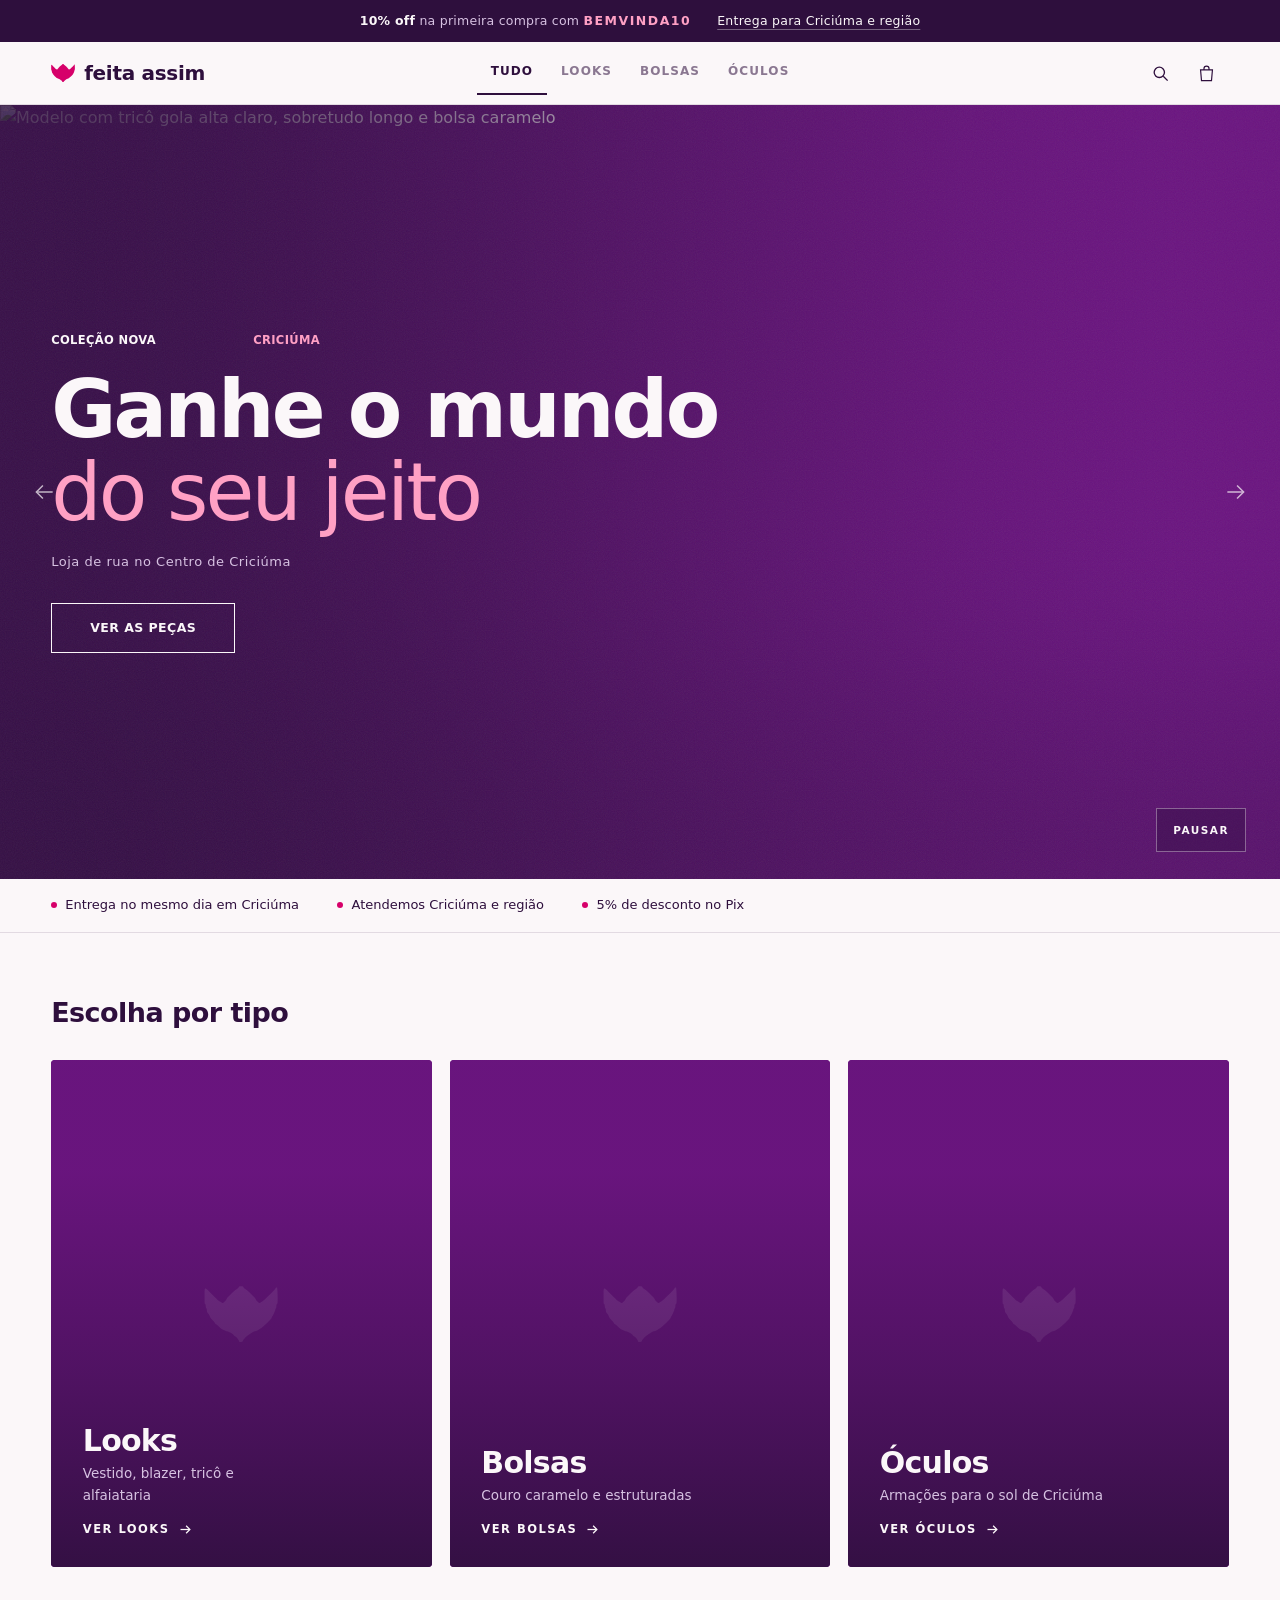
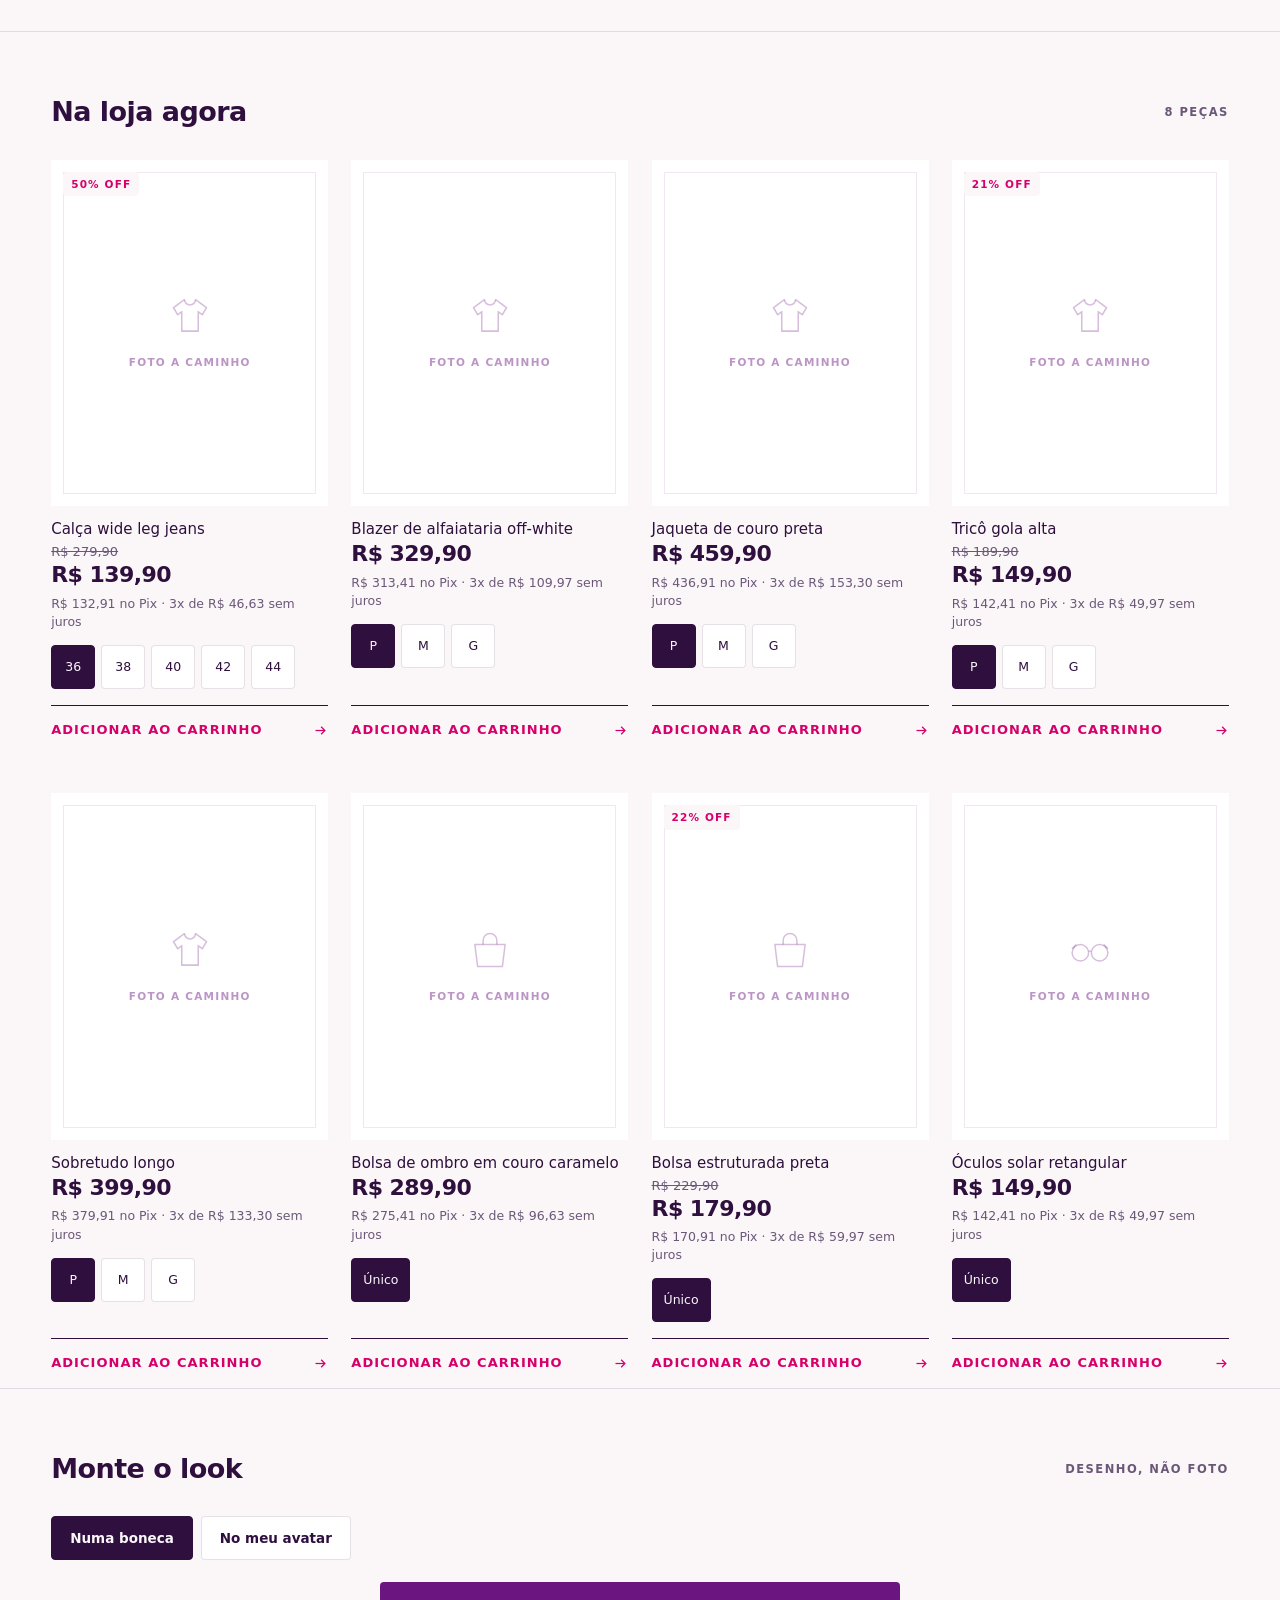
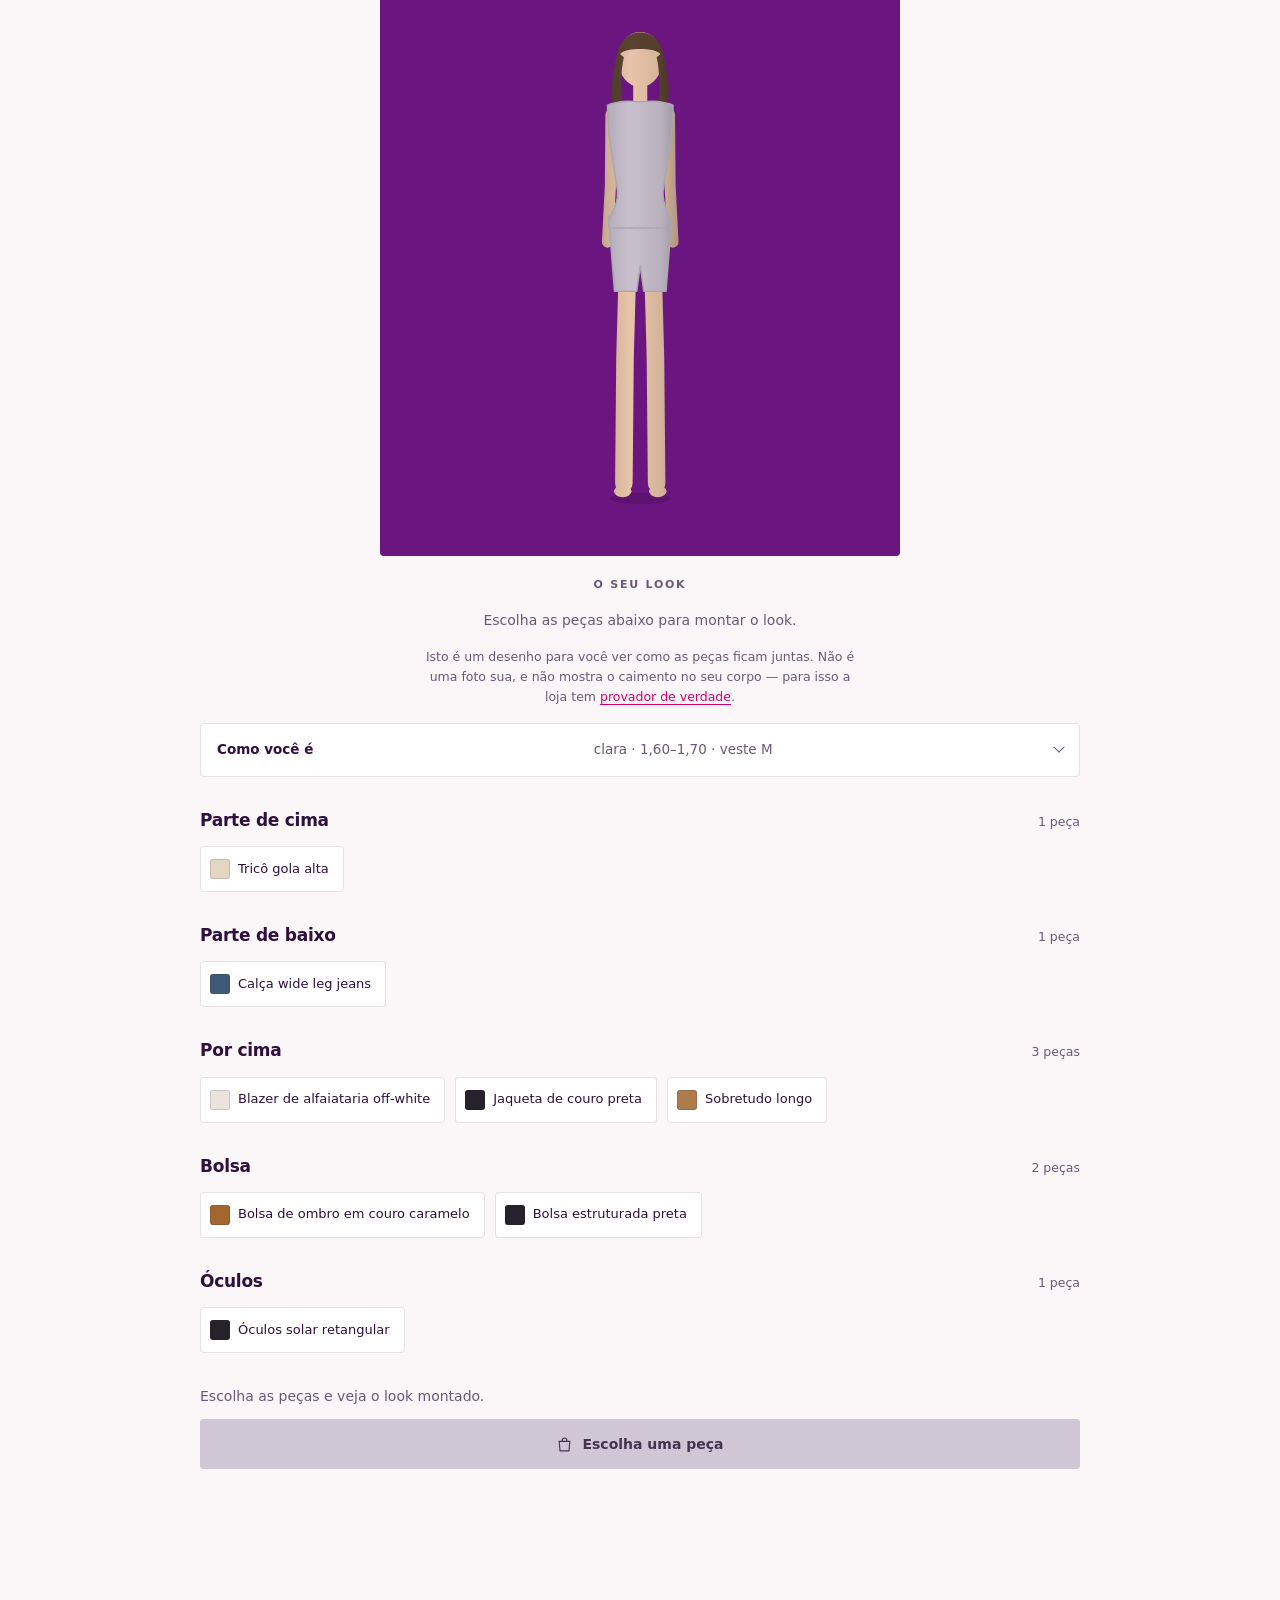
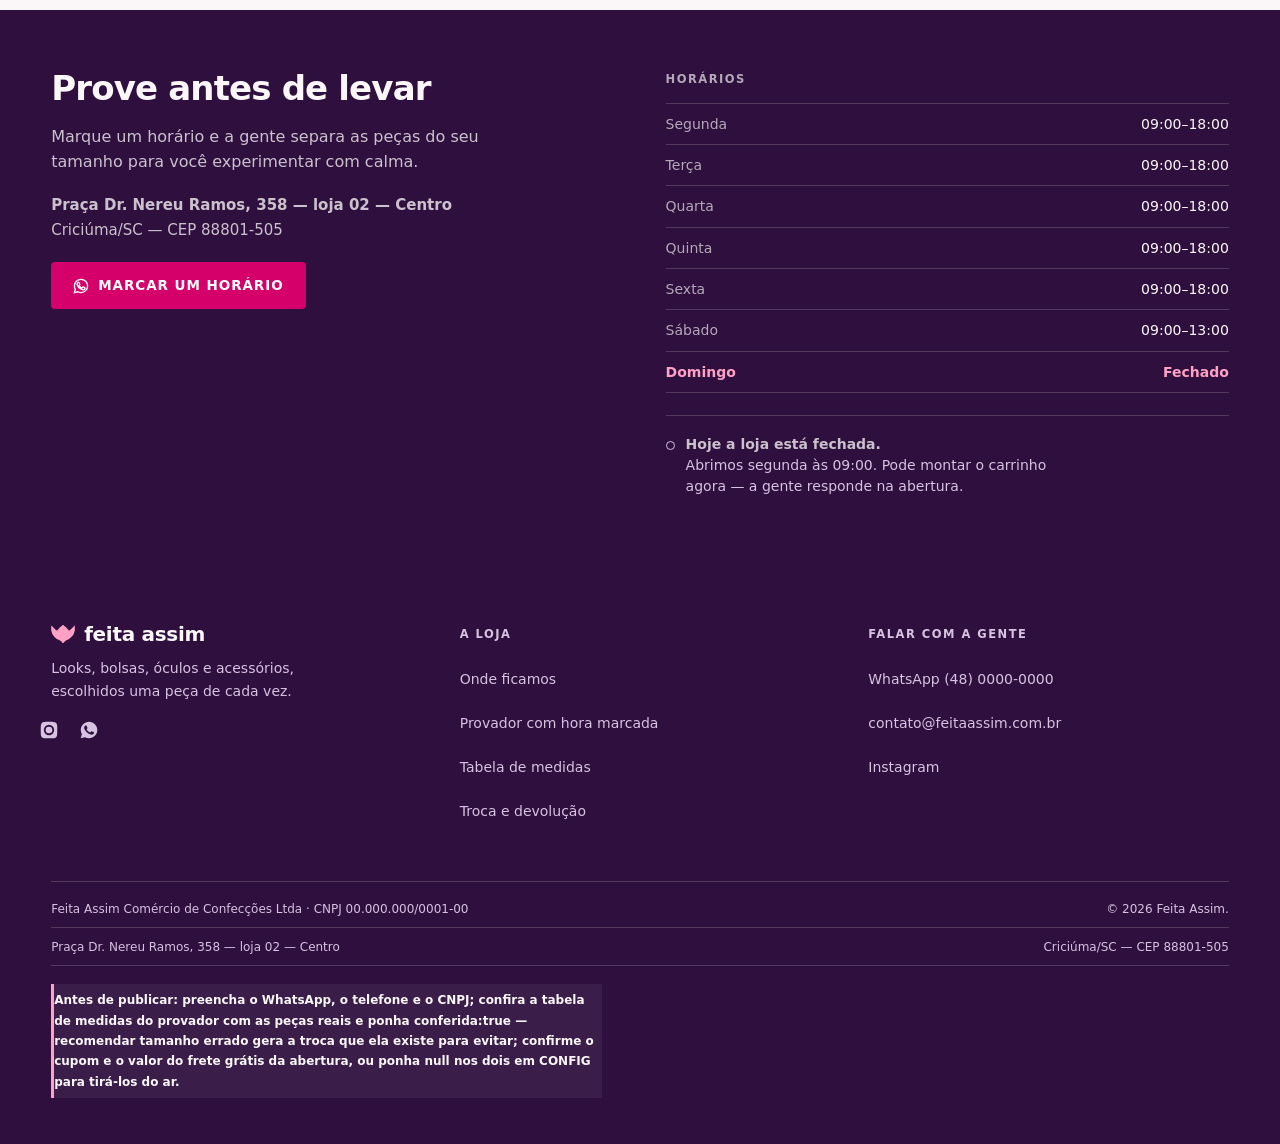
==== index.html @ 8f2f3429 "Avatar mais realista: a cabeça inteira recortada do fundo, e volume na figura Duas coisas estruturai" ====
<!DOCTYPE html>
<html lang="pt-BR">
<head>
<meta charset="utf-8">
<meta name="viewport" content="width=device-width, initial-scale=1">
<title>Feita Assim — loja de rua em Criciúma</title>
<meta name="description" content="Looks, bolsas, óculos e acessórios. Loja de rua em Criciúma, poucas peças de cada modelo. Você monta o carrinho, a gente responde no WhatsApp.">
<meta name="theme-color" content="#2E0F3D">

<!-- ═══ SEGURANÇA ═══
     Política de conteúdo. Ela diz ao navegador de onde ele PODE carregar
     coisa; tudo que não está listado é bloqueado, inclusive script injetado.
     Vale mesmo em página estática, e é a linha de defesa que sobra se algum
     dia alguém conseguir escrever no HTML.

     script-src precisa de 'unsafe-inline' porque o site inteiro é um arquivo
     só, com o JS dentro dele — é a troca aceita para a dona poder editar o
     CONFIG sem recalcular hash nenhum. Em troca, tudo o mais fecha:
       object-src 'none'   sem Flash, sem <embed>, sem plugin
       base-uri  'none'    ninguém reescreve a base dos links relativos
       frame-src 'none'    a página não embute terceiros
       form-action 'none'  nenhum formulário sai para fora (a busca é local)
     connect-src é 'self' — e só. O provador com IA mora em /api/ do PRÓPRIO
     site, então o navegador nunca precisa falar com outro domínio. Isso é
     melhor do que liberar um endereço de fora: some a categoria inteira de
     "para onde mais esta página consegue mandar dado".

     Falta uma coisa que <meta> não consegue: frame-ancestors, contra a loja
     ser embutida num iframe alheio. Essa vale como cabeçalho HTTP, e está no
     `vercel.json` — que a Vercel aplica, diferente do GitHub Pages.
     img-src aceita https: porque as fotos hoje moram fora; quando elas
     estiverem em fotos/, troque por 'self' e feche mais um dedo. -->
<meta http-equiv="Content-Security-Policy" content="
  default-src 'none';
  img-src 'self' https: data:;
  style-src 'self' 'unsafe-inline' https://fonts.googleapis.com;
  font-src https://fonts.gstatic.com;
  script-src 'unsafe-inline';
  media-src 'self' https:;
  connect-src 'self';
  object-src 'none';
  base-uri 'none';
  frame-src 'none';
  form-action 'none';
  upgrade-insecure-requests">
<!-- não vaza o caminho da página para quem recebe o clique -->
<meta name="referrer" content="strict-origin-when-cross-origin">
<link rel="preconnect" href="https://fonts.googleapis.com">
<link rel="preconnect" href="https://fonts.gstatic.com" crossorigin>
<link href="https://fonts.googleapis.com/css2?family=DM+Sans:ital,opsz,wght@0,9..40,300..800;1,9..40,300..700&display=swap" rel="stylesheet">
<style>
:root{
  /* Extraído do logo: ameixa de fundo, magenta da tulipa, branco do texto.
     Os tons de apoio saem daí, escurecidos o bastante para passar em AA. */
  --tinta:#2E0F3D;      /* ameixa quase preta — texto e fundos fechados */
  --ameixa:#6B1580;     /* roxo elétrico — superfícies (9.7:1 com o papel) */
  --rosa:#FF1D6E;       /* magenta vivo — só como fundo de hover */
  --rosa-forte:#D6006A; /* magenta saturado que ainda passa — botões e links (4.9:1) */
  --papel:#FBF7F9;      /* off-white mais claro, para a cor saltar */
  --cal:#FFFFFF;
  --cinza:#6B5878;
  --lilas:#D7C2E2;      /* texto secundário sobre roxo — 6.2:1 */
  --rosa-claro:#FFA0C4; /* magenta claro sobre roxo — 5.4:1 */
  --fio:#2E0F3D1f;
  --fio-claro:#FBF7F92e;

  /* A marca é caixa baixa e arredondada. O display segue essa voz;
     a caixa alta fica só na camada de interface. */
  /* Uma família só, neutra e muito legível. Pagina de alta conversao usa
     tipo que sai da frente: quem tem de chamar atencao e a peca e o preco. */
  --display:'DM Sans',system-ui,sans-serif;
  --corpo:'DM Sans',system-ui,sans-serif;
  --r:4px;              /* curva mínima, ecoando a pétala */

  --t:170ms cubic-bezier(.2,.6,.2,1);
}


*,*::before,*::after{box-sizing:border-box;}
body{
  margin:0;background:var(--papel);color:var(--tinta);
  font-family:var(--corpo);font-size:16px;line-height:1.6;
  -webkit-font-smoothing:antialiased;
}
img{max-width:100%;display:block;}
a{color:inherit;text-decoration:none;}
button{font:inherit;cursor:pointer;border:0;background:none;color:inherit;}
:focus-visible{outline:2px solid var(--rosa-forte);outline-offset:3px;}
.sr{position:absolute;width:1px;height:1px;overflow:hidden;clip:rect(0 0 0 0);white-space:nowrap;}

.pular{
  position:absolute;left:16px;top:-100px;z-index:200;
  background:var(--tinta);color:var(--papel);padding:12px 18px;
  transition:top var(--t);
}
.pular:focus{top:16px;}

/* etiqueta: substitui o eyebrow em mono */
.etiqueta{
  font-size:11.5px;font-weight:600;letter-spacing:.13em;
  text-transform:uppercase;color:var(--cinza);
}

.pagina{display:block;}
.coluna{min-width:0;}
:root{--lado:clamp(20px,4vw,52px);}
.dentro{padding:0 var(--lado);}

/* ═══ TARJA DE AVISO ═══ — a linha fina no topo, com a oferta */
.tarja{background:var(--tinta);color:var(--papel);}
.tarja__in{
  display:flex;align-items:center;justify-content:center;gap:8px 26px;flex-wrap:wrap;
  padding-top:10px;padding-bottom:10px;font-size:12.5px;letter-spacing:.02em;
  color:var(--lilas);text-align:center;
}
.tarja__in b{color:var(--papel);font-weight:600;}
.tarja__codigo{font-weight:700;letter-spacing:.12em;color:var(--rosa-claro);}
/* área de toque de 44px sem tirar o sublinhado de junto do texto:
   border-bottom acompanharia a caixa, não a letra, e sairia da barra.
   text-decoration acompanha a linha de base. */
.tarja__cta{
  display:inline-flex;align-items:center;min-height:44px;margin:-11px 0;
  color:var(--papel);
  text-decoration:underline;text-decoration-color:#FBF7F95c;
  text-underline-offset:4px;text-decoration-thickness:1px;
  transition:text-decoration-color var(--t);
}
.tarja__cta:hover{text-decoration-color:var(--papel);}

/* ═══ CABEÇALHO ═══
   Claro e quieto: fio, marca, navegação em texto. O roxo deixa de ser
   fundo aqui e passa a ancorar só a tarja, a seção da loja e o rodapé. */
.cabeca{
  position:sticky;top:0;z-index:40;
  background:var(--papel);border-bottom:1px solid var(--fio);
}
.cabeca__topo{
  display:grid;grid-template-columns:1fr auto 1fr;align-items:center;gap:20px;
  height:62px;
}
.marca{display:flex;align-items:center;gap:9px;flex:none;}
/* só a marca do cabeçalho é link e precisa de alvo de toque; no rodapé é
   um span, e o min-height empurrava a coluna para baixo das outras duas */
a.marca{min-height:44px;}
.marca svg{width:24px;height:18.3px;fill:var(--rosa-forte);flex:none;}
.marca__txt{
  font-family:var(--display);font-weight:600;font-size:20px;
  letter-spacing:-.015em;line-height:1;text-transform:lowercase;
}
.marca__img{height:30px;width:auto;}

.cabeca__acoes{display:flex;align-items:center;justify-content:flex-end;gap:2px;}
.icone{
  width:44px;height:44px;display:grid;place-items:center;position:relative;
  color:var(--tinta);transition:opacity var(--t);
}
.icone:hover{opacity:.6;}
.icone svg{width:19px;height:19px;stroke:currentColor;fill:none;stroke-width:1.7;}
.icone--sacola svg{stroke-width:1.5;}
.icone__n{
  position:absolute;top:5px;right:4px;min-width:17px;height:17px;padding:0 4px;
  border-radius:999px;background:var(--rosa-forte);color:var(--cal);
  font-size:10.5px;font-weight:700;display:grid;place-items:center;line-height:1;
}
.icone__n[hidden]{display:none;}

/* navegação central, em texto */
.trilhos{display:flex;justify-content:center;gap:0;overflow-x:auto;scrollbar-width:none;}
.trilhos::-webkit-scrollbar{display:none;}
.trilho{
  flex:none;min-height:44px;padding:0 14px;
  font-size:12px;font-weight:600;letter-spacing:.09em;text-transform:uppercase;
  color:var(--tinta);opacity:.55;transition:opacity var(--t);
  border-bottom:2px solid transparent;
}
.trilho:hover{opacity:1;}
.trilho[aria-current="true"]{opacity:1;font-weight:700;border-color:var(--tinta);}

/* busca: escondida até o ícone abrir */
.busca{display:flex;align-items:center;gap:8px;padding-bottom:14px;}
.busca[hidden]{display:none;}
.busca input{
  flex:1;min-width:0;border:0;border-bottom:1px solid var(--fio);background:none;
  font-family:var(--corpo);font-size:16px;color:var(--tinta);padding:10px 0;
}
.busca input::placeholder{color:var(--cinza);}
.busca input:focus{outline:none;border-color:var(--tinta);}

/* ═══ ABERTURA ═══
   Carrossel de tela cheia. Os slides ficam empilhados no mesmo lugar e
   trocam por fusão — nada desliza, porque deslizar chamaria atenção para
   a mecânica em vez da roupa. O véu escurece da esquerda para a direita,
   que é onde o texto mora, e é leve o bastante para a cor da foto passar. */
.abertura{
  position:relative;background:var(--ameixa);color:var(--papel);
  min-height:clamp(520px,86vh,880px);overflow:hidden;
  /* dvh acompanha a barra de endereço do celular entrando e saindo; com vh
     puro a capa muda de altura no meio da rolagem. vh fica de reserva para
     quem não tem dvh. */
  min-height:clamp(520px,86dvh,880px);
}
.abertura__palco{position:absolute;inset:0;}

.slide{
  position:absolute;inset:0;display:flex;align-items:center;
  opacity:0;visibility:hidden;transition:opacity 900ms ease-in-out,visibility 900ms;
}
.slide.on{opacity:1;visibility:visible;}
.slide__foto{position:absolute;inset:0;}
.slide__foto img,.slide__video{
  width:100%;height:100%;object-fit:cover;object-position:78% 26%;
}
.slide__video{position:absolute;inset:0;opacity:0;transition:opacity .7s ease-out;}
.slide__video.pronto{opacity:1;}
/* o slide ativo aproxima devagar: dá vida sem pedir atenção */
.slide.on .slide__foto{animation:afasta 9s cubic-bezier(.16,.8,.28,1) both;}

/* O véu tinha quatro paradas. Num degradê que atravessa 1400px, cada
   parada é uma quina na curva de opacidade, e quina em área grande de roxo
   é exatamente o que o olho lê como faixa. Aqui a curva é uma smoothstep
   amostrada em 19 paradas: sem quina em lugar nenhum, e passo de opacidade
   pequeno demais para render degrau em tela de 8 bits. */
.abertura__veu{
  position:absolute;inset:0;pointer-events:none;
  background:
    linear-gradient(to right,
      #2E0F3Dd6 0%,   #2E0F3Dd5 5%,  #2E0F3Dd0 10%, #2E0F3Dc8 15%,
      #2E0F3Dbe 20%,  #2E0F3Db2 25%, #2E0F3Da5 30%, #2E0F3D96 35%,
      #2E0F3D86 40%,  #2E0F3D75 45%, #2E0F3D64 50%, #2E0F3D54 55%,
      #2E0F3D44 60%,  #2E0F3D35 65%, #2E0F3D27 70%, #2E0F3D1a 75%,
      #2E0F3D10 80%,  #2E0F3D08 85%, #2E0F3D02 90%, #2E0F3D00 95%,
      #2E0F3D00 100%),
    linear-gradient(to top,
      #2E0F3D4c 0%,   #2E0F3D4a 5.2%,  #2E0F3D43 10.4%, #2E0F3D38 15.6%,
      #2E0F3D2c 20.8%,#2E0F3D1f 26%,   #2E0F3D13 31.2%, #2E0F3D09 36.4%,
      #2E0F3D02 41.6%,#2E0F3D00 46.8%, #2E0F3D00 100%);
}
/* E por cima, um chuvisco: o que sobra de degrau depois da curva suave some
   quando o ruído embaralha o último bit. É o mesmo truque do dither. */
.abertura__veu::after{
  content:"";position:absolute;inset:0;pointer-events:none;opacity:.07;
  background-image:url("data:image/svg+xml,%3Csvg xmlns='http://www.w3.org/2000/svg' width='160' height='160'%3E%3Cfilter id='r'%3E%3CfeTurbulence type='fractalNoise' baseFrequency='.9' numOctaves='4' stitchTiles='stitch'/%3E%3C/filter%3E%3Crect width='160' height='160' filter='url(%23r)'/%3E%3C/svg%3E");
}
.slide__texto{position:relative;width:100%;z-index:1;}

/* etiqueta partida: um rótulo em cada ponta da mesma linha */
.slide__etiqueta{
  display:flex;align-items:baseline;gap:16px;margin:0 0 20px;
  /* os dois rótulos continuam nas pontas de uma linha, mas a linha encurtou:
     em 34vw eles ficavam longe um do outro e a etiqueta lia como duas coisas
     separadas em vez de um par. nowrap impede que qualquer um quebre no meio */
  width:min(100%,clamp(235px,21vw,290px));justify-content:space-between;
  font-size:11.5px;font-weight:600;letter-spacing:.03em;
  text-transform:uppercase;color:var(--papel);
}
.slide__etiqueta span{white-space:nowrap;}
.slide__etiqueta span:last-child{color:var(--rosa-claro);}

.slide h1,.slide__h{
  margin:0;font-family:var(--display);font-weight:700;
  font-size:clamp(40px,6.2vw,80px);line-height:1.04;letter-spacing:-.035em;
  text-transform:none;
}
/* cada linha é uma janela: o <i> sobe de trás dela na entrada */
.slide h1 span{display:block;overflow:hidden;padding-bottom:.1em;margin-bottom:-.1em;}
.slide h1 i{display:block;font-style:normal;}
.slide h1 span:nth-child(2) i{font-weight:300;color:var(--rosa-claro);}

/* caixa baixa e entreletras curtas: em caixa alta espaçada a legenda
   competia com o título e as letras pareciam soltas umas das outras */
.slide__sub{
  margin:18px 0 0;font-size:13px;font-weight:500;letter-spacing:.04em;
  text-transform:none;color:var(--lilas);
}

/* botão vazado, como o da referência */
.slide__cta{
  display:inline-flex;align-items:center;justify-content:center;
  margin-top:30px;min-height:50px;padding:0 38px;
  border:1px solid var(--papel);color:var(--papel);background:none;
  font-family:var(--corpo);
  font-size:12.5px;font-weight:600;letter-spacing:.035em;text-transform:uppercase;
  transition:background var(--t),color var(--t);
}
.slide__cta:hover{background:var(--papel);color:var(--tinta);}

/* setas nas bordas, como na referência */
.seta{
  position:absolute;top:50%;transform:translateY(-50%);z-index:2;
  width:52px;height:52px;display:grid;place-items:center;
  color:var(--papel);opacity:.7;transition:opacity var(--t);
}
.seta:hover{opacity:1;}
.seta[hidden]{display:none;}
.seta svg{width:26px;height:26px;stroke:currentColor;fill:none;stroke-width:1.4;}
.seta--ant{left:clamp(4px,1.5vw,18px);}
.seta--ant svg{transform:rotate(180deg);}
.seta--prox{right:clamp(4px,1.5vw,18px);}

/* WCAG 2.2.2: conteúdo que gira sozinho precisa de um jeito de parar */
.pausa{
  position:absolute;right:clamp(14px,3vw,34px);bottom:clamp(16px,3vh,28px);z-index:2;
  min-height:44px;padding:0 16px;color:var(--papel);
  border:1px solid #FBF7F95c;background:#2E0F3D5c;
  font-size:10.5px;font-weight:600;letter-spacing:.14em;text-transform:uppercase;
  transition:background var(--t),border-color var(--t);
}
.pausa:hover{background:var(--tinta);border-color:var(--papel);}
.pausa[hidden]{display:none;}

/* ═══ ENTRADA ═══
   O slide ativo monta a sequência: etiqueta risca da esquerda, as duas
   linhas do título sobem de trás do corte, o resto segue. Tudo com
   fill-mode both, então o conteúdo termina visível mesmo se a animação
   não rodar; o bloco de prefers-reduced-motion zera duração e atraso. */
@keyframes sobe{from{opacity:0;transform:translateY(16px);}to{opacity:1;transform:none;}}
@keyframes afasta{from{transform:scale(1.1);}to{transform:scale(1);}}
@keyframes surge{from{opacity:0;}to{opacity:1;}}
@keyframes risca{from{opacity:0;clip-path:inset(0 100% 0 0);}
                 to{opacity:1;clip-path:inset(0 0 0 0);}}
@keyframes linha{from{transform:translateY(105%);}to{transform:none;}}

.slide.on .slide__etiqueta{animation:risca .8s cubic-bezier(.2,.7,.2,1) both .25s;}
.slide.on h1 i{animation:linha .85s cubic-bezier(.22,.75,.2,1) both;}
.slide.on h1 span:nth-child(1) i{animation-delay:.35s;}
.slide.on h1 span:nth-child(2) i{animation-delay:.47s;}
.slide.on .slide__sub{animation:sobe .6s cubic-bezier(.2,.7,.2,1) both .62s;}
.slide.on .slide__cta{animation:sobe .6s cubic-bezier(.2,.7,.2,1) both .74s;}

@media(max-width:980px){
  .abertura{min-height:80vh;}
  .seta{width:44px;height:44px;}
  .seta svg{width:22px;height:22px;}
}

/* ═══ CONFIANÇA ═══
   Logo abaixo da capa, porque é ali que a dúvida aparece. A pesquisa de
   conversão é consistente nisso: sinal de confiança enterrado no rodapé
   não trabalha. */
.confianca{
  display:flex;flex-wrap:wrap;gap:10px clamp(18px,3vw,40px);
  list-style:none;margin:0;padding-top:16px;padding-bottom:16px;
  border-bottom:1px solid var(--fio);
  font-size:13px;font-weight:500;color:var(--tinta);
}
.confianca li{display:flex;align-items:center;gap:8px;}
.confianca li::before{
  content:"";flex:none;width:6px;height:6px;border-radius:50%;
  background:var(--rosa-forte);
}

/* ═══ PEÇAS ═══ */
.pecas{padding-top:clamp(34px,5vw,58px);border-top:1px solid var(--fio);scroll-margin-top:150px;}
.pecas__cab{display:flex;align-items:center;justify-content:space-between;gap:18px;margin-bottom:26px;}
.pecas__cab a.etiqueta{display:inline-flex;align-items:center;min-height:44px;}
.pecas__cab h2{
  font-family:var(--display);font-weight:600;font-size:clamp(21px,2.4vw,27px);
  letter-spacing:-.02em;margin:0;
}
.grade{
  display:grid;grid-template-columns:repeat(4,1fr);
  gap:clamp(26px,3vw,44px) clamp(14px,1.8vw,26px);
}
/* coluna flex para que o "adicionar ao carrinho" fique na mesma linha em todos os
   cartões, mesmo quando o nome da peça ocupa duas linhas */
.peca{min-width:0;display:flex;flex-direction:column;}

.peca__foto{
  position:relative;aspect-ratio:4/5;overflow:hidden;background:var(--cal);
  margin-bottom:13px;
}
.peca__foto img{width:100%;height:100%;object-fit:cover;}

/* estado sem foto — desenhado de propósito, não é erro */
.semfoto{
  position:absolute;inset:0;display:flex;flex-direction:column;
  align-items:center;justify-content:center;gap:16px;padding:18px;text-align:center;
  background:var(--cal);
}
.semfoto::after{
  content:"";position:absolute;inset:12px;border:1px solid #6B15801a;
}
.semfoto svg{width:44px;height:44px;stroke:#6B158047;fill:none;stroke-width:1.1;}
.semfoto span{font-size:10.5px;font-weight:600;letter-spacing:.12em;text-transform:uppercase;color:#6B158073;}

/* selos discretos: texto sobre a foto, sem retângulo colorido gritando */
.marcas{position:absolute;top:12px;left:12px;display:flex;flex-direction:column;
  align-items:flex-start;gap:6px;}
.marca-peca{
  border-radius:var(--r);font-size:10.5px;font-weight:700;letter-spacing:.11em;text-transform:uppercase;
  padding:4px 8px;background:var(--papel);color:var(--tinta);
}
.marca-peca--off{color:var(--rosa-forte);}

.peca h3{
  font-size:15px;font-weight:500;line-height:1.35;margin:0 0 3px;
}
.peca__antes{display:block;font-size:13px;color:var(--cinza);text-decoration:line-through;}
.peca__preco{
  font-family:var(--display);font-weight:600;font-size:22px;
  letter-spacing:-.025em;line-height:1.1;}
.peca__pagamento{margin:5px 0 0;font-size:12.5px;color:var(--cinza);line-height:1.45;}
.peca__pagamento b{color:var(--tinta);font-weight:600;}

.tamanhos{display:flex;gap:6px;flex-wrap:wrap;margin:14px 0 16px;align-items:flex-start;}
.tamanho{
  border-radius:var(--r);min-width:44px;min-height:44px;padding:0 11px;
  border:1px solid var(--fio);background:var(--cal);
  font-size:12.5px;font-weight:500;display:grid;place-items:center;
  transition:border-color var(--t),background var(--t),color var(--t);
}
.tamanho:hover{border-color:var(--tinta);}
.tamanho[aria-pressed="true"]{background:var(--tinta);border-color:var(--tinta);color:var(--papel);}

.marcar{
  margin:auto 0 0;padding:14px 0;min-height:44px;width:100%;
  border-top:1px solid var(--tinta);
  font-size:13px;font-weight:700;letter-spacing:.08em;text-transform:uppercase;
  color:var(--rosa-forte);text-align:left;
  display:flex;align-items:center;justify-content:space-between;gap:10px;
  transition:color var(--t);
}
.marcar:hover{color:var(--tinta);}
.marcar svg{width:15px;height:15px;stroke:currentColor;fill:none;stroke-width:2;flex:none;}

.vazio-busca{
  grid-column:1/-1;padding:34px 0;font-size:15px;color:var(--cinza);max-width:46ch;
}
.vazio-busca a{color:var(--rosa-forte);font-weight:600;border-bottom:1px solid;}

/* ═══ A LOJA ═══ */
.loja{
  margin-top:clamp(48px,6vw,80px);
  background:var(--tinta);color:var(--papel);
  padding-top:clamp(38px,5vw,60px);padding-bottom:clamp(38px,5vw,60px);
}
.loja__grade{
  display:grid;grid-template-columns:1fr 1fr;align-items:start;
  gap:clamp(28px,4vw,56px);
}
.loja h2{
  font-family:var(--display);font-weight:600;font-size:clamp(24px,3vw,34px);
  letter-spacing:-.025em;margin:0 0 16px;line-height:1.1;max-width:18ch;}
.loja p{margin:0 0 18px;color:#FBF7F9c4;max-width:42ch;}
.loja__end{font-size:15px;line-height:1.7;margin:0 0 20px;}
.loja__end b{display:block;font-weight:700;}
.provador{
  border-radius:var(--r);display:inline-flex;align-items:center;gap:9px;
  background:var(--rosa-forte);color:var(--cal);
  padding:13px 22px;font-size:13.5px;font-weight:700;
  letter-spacing:.07em;text-transform:uppercase;
  transition:background var(--t);
}
.provador:hover{background:var(--rosa);}
.provador svg{width:16px;height:16px;stroke:currentColor;fill:none;stroke-width:2;}

.horarios{margin:0;padding:0;list-style:none;border-top:1px solid var(--fio-claro);}
.horarios li{
  display:flex;justify-content:space-between;gap:14px;
  padding:9px 0;border-bottom:1px solid var(--fio-claro);font-size:14px;
}
.horarios li.hoje{color:var(--rosa-claro);font-weight:700;}
.horarios span{color:#FBF7F9a8;}
.horarios li.hoje span{color:var(--rosa-claro);}

/* aviso de entrega, dentro da seção da loja */
.pulso{
  display:flex;gap:11px;align-items:flex-start;
  margin-top:22px;padding-top:18px;border-top:1px solid var(--fio-claro);
}
.pulso__marca{
  flex:none;width:9px;height:9px;border-radius:50%;
  background:var(--rosa-claro);margin-top:7px;
}
/* fora do horário a bolinha vira contorno vazado: a informação não fica
   presa só na cor */
.pulso__marca.dorme{background:transparent;border:1.5px solid var(--lilas);}
.pulso p{margin:0;font-size:14px;line-height:1.5;flex:1;min-width:0;}
.pulso b{font-weight:700;display:block;}
.pulso span{color:var(--lilas);}

/* ═══ VITRINES ═══
   Blocos grandes de categoria. É o módulo mais visual da página depois
   da capa, e cada um é um atalho de verdade: filtra a grade e sobe até
   ela, em vez de só decorar. */
.vitrines{
  padding-top:clamp(34px,5vw,58px);padding-bottom:clamp(40px,5vw,64px);
}
/* a grade mora num filho, e não no <section>, porque agora a seção abre
   com um cabeçalho visível — ele não pode virar mais uma célula */
.vitrines__grade{
  display:grid;grid-template-columns:repeat(3,1fr);gap:clamp(10px,1.4vw,20px);
}
.vitrine{
  position:relative;display:flex;align-items:flex-end;
  aspect-ratio:3/4;overflow:hidden;background:var(--ameixa);
  border-radius:var(--r);text-align:left;width:100%;
  color:var(--papel);
}
.vitrine img{
  position:absolute;inset:0;width:100%;height:100%;object-fit:cover;
  transition:transform 700ms cubic-bezier(.2,.7,.2,1);
}
.vitrine:hover img{transform:scale(1.05);}
.vitrine__veu{
  position:absolute;inset:0;
  background:linear-gradient(to top,#2E0F3De6 0%,#2E0F3D6b 40%,#2E0F3D0a 78%);
}
.vitrine__txt{position:relative;padding:clamp(18px,2vw,28px);width:100%;}
.vitrine__t{
  display:block;font-family:var(--display);font-weight:700;
  font-size:clamp(22px,2.4vw,30px);letter-spacing:-.025em;line-height:1.1;
}
.vitrine__l{
  display:block;margin-top:6px;font-size:13.5px;color:var(--lilas);
  max-width:26ch;
}
.vitrine__seta{
  display:inline-flex;align-items:center;gap:8px;margin-top:14px;
  font-size:11.5px;font-weight:600;letter-spacing:.13em;text-transform:uppercase;
  color:var(--papel);
}
.vitrine__seta svg{
  width:15px;height:15px;stroke:currentColor;fill:none;stroke-width:2;
  transition:transform var(--t);
}
.vitrine:hover .vitrine__seta svg{transform:translateX(4px);}

/* sem foto o bloco continua de pé: roxo chapado com a tulipa marcada d'água */
.vitrine__semfoto{
  position:absolute;inset:0;display:grid;place-items:center;
  background:var(--ameixa);
}
.vitrine__semfoto svg{width:74px;height:56.4px;fill:#FBF7F91f;}

@media(max-width:860px){
  .vitrines__grade{grid-template-columns:1fr;}
  .vitrine{aspect-ratio:16/9;}
}

/* ═══ PROVADOR ═══
   Um avatar desenhado, para ver as peças combinadas. É ilustração, nunca
   fotografia: o texto na tela diz isso, e o desenho é geométrico de
   propósito, para ninguém confundir com simulação de caimento. */
.prova{
  padding-top:clamp(34px,5vw,58px);padding-bottom:clamp(40px,5vw,64px);
  border-top:1px solid var(--fio);
}
.prova[hidden]{display:none;}
/* A figura no meio, grande, e as peças embaixo dela em prateleiras — a
   forma que loja de roupa usa quando o provador É a página, e não um
   painel de controle ao lado. O corpo manda; os controles servem.

   Uma coluna só, em todas as larguras: no desktop a figura fica centrada
   com respiro dos dois lados, o que a faz parecer o assunto. Duas colunas
   faziam dela metade de um formulário. */
.prova__grade{
  /* minmax(0,1fr), não 1fr. "1fr" é minmax(AUTO,1fr), e o mínimo automático
     é o min-content do item — a prateleira sangra para fora com margem
     negativa, e isso inflava a coluna para além da tela: no celular a seção
     inteira saía deslocada para a direita e cortada. É a armadilha clássica
     de grid com filho rolável. */
  display:grid;grid-template-columns:minmax(0,1fr);
  grid-template-areas:"palco" "titulo" "legenda" "nota" "lado";
  justify-items:center;gap:16px;
}
#prova-titulo{grid-area:titulo;margin-top:4px;}
#prova-legenda{grid-area:legenda;}
.prova__nota{max-width:56ch;text-align:center;}
.prova__lado{width:100%;min-width:0;max-width:min(100%,880px);}
/* com foto o palco precisa de altura própria, senão ele colapsa enquanto
   a cliente ainda não escolheu imagem nenhuma */
.prova--foto .prova__palco{
  min-height:clamp(380px,54vh,520px);align-content:center;padding:8px;
}
.prova--foto .boneca{
  width:auto;height:auto;max-width:100%;
  max-height:clamp(380px,54vh,520px);border-radius:2px;
}
.prova__palco{
  grid-area:palco;
  position:relative;display:grid;justify-items:center;
  padding:clamp(16px,2.5vw,26px);border-radius:var(--r);
  background:var(--ameixa);
  width:100%;max-width:min(100%,520px);
}
.prova__lado{grid-area:lado;}

/* alternar entre a boneca e a foto da cliente */
.prova__modos{display:flex;gap:8px;margin-bottom:clamp(16px,2.5vw,22px);flex-wrap:wrap;}
.modo{
  min-height:44px;padding:0 18px;
  border:1px solid var(--fio);border-radius:var(--r);background:var(--cal);
  font-family:var(--corpo);font-size:13.5px;font-weight:600;color:var(--tinta);
  transition:border-color var(--t),background var(--t),color var(--t);
}
.modo:hover{border-color:var(--tinta);}
.modo[aria-checked="true"]{background:var(--tinta);border-color:var(--tinta);color:var(--papel);}

/* o convite para escolher a foto, antes de haver foto */
.prova__soltar{
  position:absolute;inset:0;display:grid;align-content:center;justify-items:center;
  gap:12px;padding:clamp(16px,3vw,28px);text-align:center;color:var(--lilas);
}
.prova__soltar[hidden]{display:none;}
.prova__soltar p{margin:0;font-size:13px;line-height:1.55;max-width:34ch;}
.rostos__tit{font-size:16px!important;}
.rostos__tit b{font-family:var(--display);font-weight:700;}

/* as quatro janelas do rosto, como na referência */
.rostos{
  display:grid;grid-template-columns:repeat(2,1fr);
  gap:14px clamp(14px,4vw,26px);margin:6px 0 2px;justify-items:center;
}
/* uma janela só (caminho de graça) não divide o palco em duas colunas: ela
   ficaria encostada à esquerda, como se faltasse a segunda. E o rótulo
   "De frente" sob ela repetiria o que o título acabou de dizer — some da
   tela, fica no aria-label do campo, que é quem o leitor de tela lê. */
.rostos--um{grid-template-columns:1fr;}
.rostos--um .rosto b{display:none;}
.rostos--um .rosto__janela{width:clamp(96px,26vw,124px);}
/* o rótulo fica FORA do círculo, como na referência: dentro dele "Olhando
   para cima" não cabia e saía cortado */
.rosto{
  position:relative;display:grid;justify-items:center;gap:7px;
  cursor:pointer;text-align:center;
}
.rosto__janela{
  position:relative;display:grid;place-items:center;overflow:hidden;
  width:clamp(72px,19vw,92px);aspect-ratio:1;border-radius:50%;
  border:1px dashed #FBF7F95c;background:#FBF7F912;color:var(--lilas);
  transition:border-color var(--t),background var(--t);
}
.rosto:hover .rosto__janela{border-color:var(--papel);background:#FBF7F91f;}
.rosto:focus-within .rosto__janela{outline:2px solid var(--rosa-claro);outline-offset:3px;}
.rosto input{position:absolute;inset:0;width:100%;height:100%;opacity:0;cursor:pointer;}
.rosto__ico{width:22px;height:22px;stroke:currentColor;fill:none;stroke-width:1.6;}
.rosto__ico[hidden]{display:none;}
.rosto__img{position:absolute;inset:0;width:100%;height:100%;object-fit:cover;}
.rosto__img[hidden]{display:none;}
.rosto b{
  font-size:11px;font-weight:600;color:var(--lilas);line-height:1.3;
  max-width:13ch;
}
.rosto--cheio .rosto__janela{border-style:solid;border-color:var(--rosa-claro);}
.rosto--cheio b{color:var(--papel);}
.prova__soltar b{color:var(--papel);}
.prova__cofre{
  margin-top:4px!important;padding-top:12px;border-top:1px solid var(--fio-claro);
  font-size:12px!important;
}
.prova__arquivo{
  display:inline-flex;align-items:center;justify-content:center;
  min-height:46px;padding:0 22px;border-radius:var(--r);
  background:var(--papel);color:var(--tinta);
  font-size:13.5px;font-weight:600;cursor:pointer;
  transition:background var(--t);
}
/* display:inline-flex na classe vence o atributo hidden — mesmo tropeço
   que "Tom de pele" e a barra do celular já deram neste arquivo. Sem esta
   linha, "Comece pela foto de frente" continuava na tela no caminho de
   graça, onde não existe botão nenhum para apertar. */
.prova__arquivo[hidden]{display:none;}
.prova__arquivo:hover{background:var(--cal);}
/* o input fica invisível mas continua sendo ele quem recebe foco e teclado */
.prova__arquivo input{
  position:absolute;width:1px;height:1px;opacity:0;pointer-events:none;
}
.prova__arquivo:focus-within{outline:2px solid var(--rosa-claro);outline-offset:3px;}

/* ── provar com IA ── */
.ia{display:grid;gap:9px;padding-top:12px;border-top:1px solid var(--fio);}
.ia[hidden]{display:none;}
.ia__botao{
  display:inline-flex;align-items:center;justify-content:center;gap:9px;
  min-height:48px;padding:0 22px;width:100%;
  background:var(--rosa-forte);color:var(--cal);border-radius:var(--r);
  font-family:var(--corpo);font-size:14px;font-weight:600;
  transition:background var(--t);
}
.ia__botao:hover:not(:disabled){background:var(--tinta);}
.ia__botao:disabled{background:#CFC7D6;color:#453352;cursor:default;}

/* o consentimento: aparece uma vez, antes do primeiro envio */
.consent{
  position:fixed;inset:0;z-index:60;display:grid;place-items:center;
  padding:20px;background:#2E0F3Dcc;
}
.consent[hidden]{display:none;}
.consent__caixa{
  background:var(--cal);border-radius:var(--r);padding:clamp(20px,4vw,32px);
  max-width:52ch;max-height:88vh;overflow:auto;display:grid;gap:14px;
}
.consent__caixa h3{
  font-family:var(--display);font-weight:700;font-size:20px;margin:0;color:var(--tinta);
}
.consent__caixa p{margin:0;font-size:14px;line-height:1.65;color:var(--tinta);}
.consent__caixa ul{margin:0;padding-left:20px;display:grid;gap:7px;font-size:14px;line-height:1.6;color:var(--tinta);}
.consent__caixa b{font-weight:700;}
.consent__pes{display:flex;flex-wrap:wrap;gap:10px;margin-top:4px;}
.consent__sim{
  min-height:48px;padding:0 22px;background:var(--tinta);color:var(--papel);
  border-radius:var(--r);font-family:var(--corpo);font-size:14px;font-weight:600;
}
.consent__sim:hover{background:var(--rosa-forte);}
.consent__nao{
  min-height:48px;padding:0 18px;color:var(--cinza);
  font-family:var(--corpo);font-size:14px;
  text-decoration:underline;text-underline-offset:4px;
}
.consent__nao:hover{color:var(--tinta);}

/* ── tamanho recomendado ── */
/* Régua: rótulo curto à esquerda, controle ocupando o resto. O alvo tem os
   44px inteiros de altura mesmo com o trilho fino — a área de toque é o
   input, não o risco desenhado. */
.regua{display:grid;grid-template-columns:74px minmax(0,1fr);align-items:center;gap:12px;}
.regua>span{
  font-size:11.5px;font-weight:600;letter-spacing:.08em;
  text-transform:uppercase;color:var(--cinza);
}
.regua input{
  -webkit-appearance:none;appearance:none;
  width:100%;min-width:0;height:44px;background:none;cursor:pointer;
}
.regua input::-webkit-slider-runnable-track{height:3px;border-radius:2px;background:var(--fio);}
.regua input::-moz-range-track{height:3px;border-radius:2px;background:var(--fio);}
.regua input::-webkit-slider-thumb{
  -webkit-appearance:none;appearance:none;
  width:22px;height:22px;margin-top:-9.5px;border-radius:50%;
  background:var(--rosa-forte);border:2px solid var(--cal);
}
.regua input::-moz-range-thumb{
  width:22px;height:22px;border-radius:50%;
  background:var(--rosa-forte);border:2px solid var(--cal);
}
.regua input:focus-visible{outline:2px solid var(--rosa-forte);outline-offset:4px;border-radius:8px;}

.prova__abrir-medidas{
  justify-self:start;min-height:44px;padding:0 2px;color:var(--rosa-forte);
  font-family:var(--corpo);font-size:13px;
  text-decoration:underline;text-underline-offset:4px;
}
.prova__abrir-medidas:hover{color:var(--tinta);}
.medidas{display:grid;gap:10px;padding:14px 0 2px;border-top:1px solid var(--fio);}
.medidas[hidden]{display:none;}
.medidas__campos{display:flex;flex-wrap:wrap;gap:10px;min-width:0;}
.medida{
  display:inline-flex;align-items:center;gap:7px;
  min-height:44px;padding:0 12px;
  border:1px solid var(--fio);border-radius:var(--r);background:var(--cal);
  font-size:13px;color:var(--cinza);
}
.medida span{white-space:nowrap;}
.medida input{
  /* 44px também no campo: o label tem alvo grande, mas quem recebe o
     toque de quem mira o número é o input */
  width:52px;min-height:44px;border:0;background:none;
  font-family:var(--corpo);font-size:15px;color:var(--tinta);text-align:right;
}
.medida input:focus{outline:none;}
.medida:focus-within{border-color:var(--tinta);}
.medida i{font-style:normal;font-size:12px;color:var(--cinza);}

/* o tamanho recomendado, ao lado de cada peça escolhida */
.vaga__tam{
  display:inline-flex;align-items:center;gap:6px;margin-left:2px;
  font-size:12px;font-weight:600;color:var(--rosa-forte);white-space:nowrap;
}
.vaga__tam span{font-weight:500;color:var(--cinza);font-size:11.5px;}
.vaga__tam b{
  display:inline-grid;place-items:center;min-width:26px;min-height:22px;padding:0 6px;
  border-radius:var(--r);background:var(--rosa-forte);color:var(--cal);font-size:12px;
}
.prova__faixa{
  width:100%;max-width:280px;height:44px;background:none;cursor:pointer;
  accent-color:var(--tinta);
}
.prova__dica{
  margin:0;font-size:12.5px;line-height:1.6;color:var(--cinza);max-width:40ch;
}
.prova__dica b{color:var(--tinta);}
.prova__erro{
  margin:0;padding:10px 13px;border-left:3px solid var(--rosa-forte);
  background:#D6006A0f;color:var(--tinta);font-size:13px;line-height:1.55;
}
.prova__erro[hidden]{display:none;}
.boneca{
  /* a figura é quase três vezes mais alta que larga: medir pela largura
     faria dela um poste de mil pixels. Aqui manda a altura. */
  height:clamp(380px,58vh,540px);width:auto;max-width:100%;display:block;
  touch-action:pan-y;
  /* o desenho todo pisca de leve quando troca de peça; nada mais */
  transition:opacity var(--t);
}
.prova__nota{
  grid-area:nota;align-self:start;
  margin:0;font-size:12.5px;line-height:1.6;color:var(--cinza);
}
.prova__nota a{color:var(--rosa-forte);text-decoration:underline;text-underline-offset:3px;}

/* minmax(0,1fr) também aqui: coluna implícita de grid é `auto`, cujo mínimo
   é o min-content do filho. O painel "Como você é" tem campos que não
   encolhem, e sem esta linha ele empurrava 277px para fora da tela no
   celular — a mesma armadilha da grade de cima. */
.prova__lado{
  display:grid;grid-template-columns:minmax(0,1fr);
  gap:clamp(18px,2.5vw,26px);align-content:start;
}
.voce,.prova__campo,.prova__vagas,.prova__pe{min-width:0;}

/* a legenda do look, sob a figura — o "look de hoje" */
.prova__legenda{
  display:flex;flex-wrap:wrap;justify-content:center;align-items:center;
  gap:6px 10px;margin:0;text-align:center;
  font-size:14px;color:var(--tinta);line-height:1.5;
}
.prova__legenda .sep{color:var(--fio);}
.prova__legenda em{font-style:normal;color:var(--cinza);}
.prova__etiqueta{
  font-size:11px;font-weight:600;letter-spacing:.16em;text-transform:uppercase;
  color:var(--cinza);margin:0;text-align:center;
}

/* Os ajustes de corpo ficam recolhidos: a tela é a figura e as peças, não
   um formulário. O resumo na aba mostra o que está valendo, para ninguém
   precisar abrir só para conferir. */
.voce{border:1px solid var(--fio);border-radius:var(--r);background:var(--cal);}
.voce__abrir{
  display:flex;align-items:center;justify-content:space-between;gap:14px;
  min-height:52px;padding:0 16px;cursor:pointer;list-style:none;
  font-size:13.5px;font-weight:600;color:var(--tinta);
}
.voce__abrir::-webkit-details-marker{display:none;}
.voce__abrir b{font-weight:500;color:var(--cinza);text-align:right;min-width:0;}
.voce__abrir::after{
  content:"";flex:none;width:8px;height:8px;margin-left:2px;
  border-right:1.6px solid var(--cinza);border-bottom:1.6px solid var(--cinza);
  transform:rotate(45deg) translate(-2px,-2px);transition:transform var(--t);
}
.voce[open] .voce__abrir::after{transform:rotate(-135deg) translate(-2px,-2px);}
.voce__abrir:hover{background:#2E0F3D08;}
.voce .prova__voce{padding:4px 16px 18px;}

/* as prateleiras: uma faixa por categoria, rolando na horizontal */
.prateleiras{display:grid;gap:clamp(16px,2.4vw,24px);}
.prateleira__cab{
  display:flex;align-items:baseline;justify-content:space-between;gap:14px;
  margin-bottom:10px;
}
.prateleira__cab h3{
  margin:0;font-family:var(--display);font-weight:600;font-size:17px;
  letter-spacing:-.015em;color:var(--tinta);
}
.prateleira__n{font-size:12.5px;color:var(--cinza);}
.prateleira__trilho{
  display:flex;flex-wrap:nowrap;gap:10px;overflow-x:auto;scrollbar-width:none;
  scroll-snap-type:x proximity;
  margin:0 calc(var(--lado) * -1);padding:2px var(--lado) 6px;
}
.prateleira__trilho::-webkit-scrollbar{display:none;}
.prova__voce{display:grid;gap:16px;}
.prova__campo{display:grid;gap:9px;}
/* display:grid vence o atributo hidden — sem esta linha, "Tom de pele" e
   "Altura" continuavam na tela no modo foto, e o bloco da foto aparecia no
   modo boneca. Mesmo tropeço que a barra do celular já deu neste arquivo. */
.prova__campo[hidden],.prova__voce[hidden]{display:none;}
.prova__rot{
  font-size:11.5px;font-weight:600;letter-spacing:.09em;
  text-transform:uppercase;color:var(--cinza);
}
.prova__opcoes,.prova__tons{display:flex;flex-wrap:wrap;gap:8px;}

/* botão de opção: mesma linguagem do seletor de tamanho das peças */
.opcao{
  min-height:44px;min-width:44px;padding:0 15px;
  border:1px solid var(--fio);border-radius:var(--r);background:var(--cal);
  font-family:var(--corpo);font-size:13.5px;color:var(--tinta);
  transition:border-color var(--t),background var(--t),color var(--t);
}
.opcao:hover{border-color:var(--tinta);}
.opcao[aria-checked="true"]{background:var(--tinta);border-color:var(--tinta);color:var(--papel);}

/* tom de pele: a bolinha é o desenho, o alvo de toque é maior que ela */
.tom{
  width:44px;height:44px;display:grid;place-items:center;
  border:0;background:none;border-radius:50%;
}
.tom span{
  width:26px;height:26px;border-radius:50%;display:block;
  box-shadow:0 0 0 1px #2E0F3D26;transition:box-shadow var(--t);
}
.tom:hover span{box-shadow:0 0 0 2px var(--cinza);}
.tom[aria-checked="true"] span{box-shadow:0 0 0 2px var(--papel),0 0 0 4px var(--tinta);}

/* as prateleiras do look: cima, baixo, sobre, bolsa, óculos.
   .vaga, .vaga__rot e .vaga__itens moravam aqui e ficaram órfãs quando a
   lista virou prateleira. .vaga__itens ainda trazia flex-wrap:wrap e, por
   ser declarada depois, vencia o nowrap da prateleira — os botões
   empilhavam em vez de rolar. Removidas em vez de sobrescritas. */
/* ARMADILHA DO GRID, terceira aparição neste bloco: coluna implícita é
   `auto`, e o mínimo de `auto` é o min-content do filho. A prateleira sangra
   para fora com margem negativa, e sem minmax(0,·) ela esticava a coluna
   para 667px numa tela de 390. Todo grid daqui que contenha algo rolável ou
   sangrado leva minmax(0,1fr) e os filhos levam min-width:0. */
.prova__vagas{
  display:grid;grid-template-columns:minmax(0,1fr);
  gap:clamp(16px,2.4vw,24px);padding-top:4px;
}
.prateleira{min-width:0;}
.peca-op{
  display:inline-flex;align-items:center;gap:8px;flex:none;
  scroll-snap-align:start;white-space:nowrap;
  min-height:46px;padding:0 14px 0 9px;
  border:1px solid var(--fio);border-radius:var(--r);background:var(--cal);
  font-family:var(--corpo);font-size:13px;color:var(--tinta);text-align:left;
  transition:border-color var(--t),background var(--t);
}
.peca-op:hover{border-color:var(--tinta);}
.peca-op[aria-pressed="true"]{border-color:var(--tinta);background:#2E0F3D0a;font-weight:600;}
/* a amostra de cor: é ela que liga a peça ao que aparece no desenho */
.peca-op i{
  width:20px;height:20px;flex:none;border-radius:3px;
  box-shadow:inset 0 0 0 1px #2E0F3D26;
}

.prova__pe{display:grid;gap:12px;justify-items:start;}
.prova__conta{margin:0;font-size:14px;color:var(--cinza);line-height:1.6;}
.prova__conta b{color:var(--tinta);font-size:19px;font-weight:700;}
.prova__mandar{
  display:inline-flex;align-items:center;justify-content:center;gap:9px;
  min-height:50px;padding:0 26px;width:100%;
  background:var(--tinta);color:var(--papel);border-radius:var(--r);
  font-family:var(--corpo);font-size:14px;font-weight:600;
  transition:background var(--t);
}
.prova__mandar:hover:not(:disabled){background:var(--rosa-forte);}
/* Desativado ainda precisa ser LIDO: é ele que diz o que fazer para
   habilitar. O tinta a 24% deixava texto claro sobre fundo quase branco,
   1,67:1 — e o teste só acusou depois que passou a compor o alfa. */
.prova__mandar:disabled{background:#CFC7D6;color:#453352;cursor:default;}
.prova__mandar svg{width:17px;height:17px;stroke:currentColor;fill:none;stroke-width:1.6;}
.prova__limpar{
  min-height:44px;padding:0 4px;color:var(--cinza);
  font-family:var(--corpo);font-size:13px;
  text-decoration:underline;text-decoration-color:#6B587859;
  text-underline-offset:4px;transition:color var(--t);
}
.prova__limpar:hover{color:var(--tinta);}
.prova__limpar[hidden]{display:none;}

@media(max-width:900px){
  /* O template já é de uma coluna; o que muda aqui é só a figura grudar.
     ATENÇÃO ao mexer: área nomeada que não aparece no template cai no
     auto-placement, que é o FIM do grid. Foi o que aconteceu quando esta
     regra ficou com três áreas e o desktop passou a ter cinco — a figura
     desapareceu do topo e reapareceu por cima do botão de comprar. */
  .prova__grade{
    grid-template-columns:minmax(0,1fr);
    grid-template-areas:"palco" "titulo" "legenda" "nota" "lado";
  }
  /* a figura acompanha a rolagem: escolher uma peça e não ver o efeito
     é o mesmo que não ter provador. 104px é onde o cabeçalho termina. */
  .prova__palco{position:sticky;top:104px;z-index:2;padding:10px;}
  .boneca{height:clamp(240px,34vh,300px);}
}
@media(max-width:620px){
  .prova__palco{padding:9px;}
  .boneca{height:clamp(210px,33vh,260px);}
}

/* ═══ RODAPÉ ═══ */
/* rodapé escuro: fecha a página na cor da marca, como abriu */
.rodape{
  background:var(--tinta);color:var(--papel);
  padding-top:clamp(40px,5vw,64px);padding-bottom:34px;
}
.rodape .marca__txt{color:var(--papel);}
.rodape .marca svg{fill:var(--rosa-claro);}
/* três colunas iguais e alinhadas no topo. A primeira era 1.4fr e sobrava
   largura, o que fazia o texto e as duas listas parecerem soltos. */
.rodape__grade{
  display:grid;grid-template-columns:repeat(3,1fr);align-items:start;
  gap:clamp(28px,4vw,48px);
}
.rodape h3{
  display:flex;align-items:center;min-height:26px;margin:0 0 10px;
  font-size:11.5px;font-weight:600;letter-spacing:.13em;
  text-transform:uppercase;color:var(--lilas);
}
.rodape .marca{min-height:26px;margin-bottom:10px;}
.rodape ul{list-style:none;margin:0;padding:0;display:grid;}
/* o <li> vira a própria linha de 44px: antes o inline-flex do link somava
   à entrelinha do item e cada linha ficava com 61px, o que espalhava a lista */
.rodape li{display:flex;}
.rodape a{
  display:flex;align-items:center;min-height:44px;width:100%;
  font-size:14px;color:var(--lilas);transition:color var(--t);
}
.rodape a:hover{color:var(--papel);}
.rodape__sobre{font-size:14px;color:var(--lilas);margin:0;max-width:32ch;line-height:1.6;}
/* cada dado cadastral numa linha, separadas por fio: sem isso as três
   viravam um bloco cinza único e ninguém achava o CNPJ nem o endereço */
/* O bloco legal ia até 78ch e parava no terço esquerdo do rodapé: os fios
   morriam no meio da página e o pé parecia torto. Agora cada linha ocupa a
   largura inteira e o fio atravessa de ponta a ponta. */
.rodape__legal{
  display:grid;margin-top:clamp(32px,4vw,48px);padding-top:8px;
  border-top:1px solid var(--fio-claro);
  font-size:12px;color:var(--lilas);line-height:1.7;
}
/* cada linha é uma linha só, de ponta a ponta, e pode carregar um dado
   à esquerda e outro à direita — o copyright sozinho numa linha própria
   só somava altura sem dizer nada */
.rodape__legal > span{
  display:flex;align-items:center;justify-content:space-between;
  gap:clamp(16px,3vw,40px);min-height:38px;padding:6px 0;
  border-bottom:1px solid var(--fio-claro);
}
.rodape__legal > span:last-of-type{border-bottom:0;}
.rodape__legal i{font-style:normal;white-space:nowrap;text-align:right;}
/* o aviso de pendência não se mistura ao dado cadastral: ganha marca
   própria e fica claro que é recado para a loja, não para a cliente */
.rodape__pendente{
  grid-column:1/-1;display:block!important;min-height:0;
  margin-top:18px;padding:11px 15px;border-left:3px solid var(--rosa-claro);
  border-bottom:0!important;background:#FBF7F90f;color:var(--papel);font-weight:600;
  max-width:66ch;
}
.social{display:flex;gap:20px;margin-top:18px;margin-left:-12px;}
/* 44px de área de toque com o desenho seguindo em 20px */
.social a{display:grid;place-items:center;width:44px;height:44px;margin:-12px;
  color:var(--lilas);transition:color var(--t);}
.social a:hover{color:var(--rosa-claro);}
.social svg{width:20px;height:20px;fill:currentColor;}

/* ═══ O CARRINHO ═══
   Gaveta lateral em todos os tamanhos, aberta pelo ícone da sacola.
   O painel continua mostrando o texto exato que vai para o WhatsApp. */
.scrim{
  position:fixed;inset:0;background:#2E0F3D99;z-index:80;
  opacity:0;visibility:hidden;transition:opacity var(--t),visibility var(--t);
}
.scrim.on{opacity:1;visibility:visible;}
.carrinho{
  position:fixed;top:0;right:0;bottom:0;width:min(410px,100%);z-index:90;
  background:var(--papel);display:flex;flex-direction:column;
  transform:translateX(100%);visibility:hidden;
  transition:transform 300ms cubic-bezier(.2,.7,.2,1),visibility 300ms;
}
.carrinho.aberto{transform:none;visibility:visible;}
.carrinho__cab{
  display:flex;align-items:flex-start;justify-content:space-between;gap:16px;
  padding:20px 22px 16px;border-bottom:1px solid var(--fio);
}
.carrinho__cab h2{
  font-family:var(--display);font-weight:600;font-size:19px;letter-spacing:-.02em;
  margin:4px 0 0;
}
.carrinho__fechar{
  width:44px;height:44px;display:grid;place-items:center;margin:-8px -10px 0 0;flex:none;
}
.carrinho__fechar svg{width:19px;height:19px;stroke:currentColor;fill:none;stroke-width:2;}
.carrinho__corpo{flex:1;overflow-y:auto;padding:20px 22px;}

.bilhete{
  background:var(--cal);padding:22px 20px;
  font-size:14px;line-height:1.75;white-space:pre-wrap;
  box-shadow:0 1px 0 #2E0F3D14, 0 12px 24px -18px #2E0F3D5c;
}
.bilhete__linha{display:block;}
.bilhete__linha--nova{animation:sobe 260ms cubic-bezier(.2,.7,.2,1);}
.bilhete__item{display:flex;gap:9px;align-items:baseline;}
.bilhete__item span{flex:1;min-width:0;}
.bilhete__tirar{
  flex:none;font-size:11px;color:var(--cinza);margin-left:6px;
  border-bottom:1px solid transparent;transition:color var(--t),border-color var(--t);
}
.bilhete__tirar:hover{color:var(--rosa-forte);border-color:var(--rosa-forte);}
.bilhete__qtd{display:inline-flex;align-items:center;gap:2px;vertical-align:middle;margin-left:8px;}
/* só os botões de quantidade ganham caixa — o "tirar" mora aqui dentro
   e um seletor solto em `button` o transformaria numa caixinha */
.bilhete__qtd [data-acao="mais"],
.bilhete__qtd [data-acao="menos"]{
  width:22px;height:22px;display:grid;place-items:center;
  font-size:14px;line-height:1;color:var(--cinza);
  border:1px solid var(--fio);transition:border-color var(--t),color var(--t);
}
.bilhete__qtd [data-acao="mais"]:hover,
.bilhete__qtd [data-acao="menos"]:hover{border-color:var(--tinta);color:var(--tinta);}
.bilhete__total{font-weight:700;}

.carrinho__vazio{font-size:14.5px;color:var(--cinza);line-height:1.7;margin:0;}
.carrinho__vazio b{
  display:block;color:var(--tinta);font-family:var(--display);font-weight:600;
  font-size:17px;letter-spacing:-.02em;margin-bottom:8px;
}

.carrinho__pe{padding:18px 22px 22px;border-top:1px solid var(--fio);}
.mandar{
  border-radius:var(--r);width:100%;min-height:52px;background:var(--tinta);color:var(--papel);
  font-size:12.5px;font-weight:700;letter-spacing:.13em;text-transform:uppercase;
  display:flex;align-items:center;justify-content:center;gap:10px;
  transition:background var(--t);
}
.mandar:hover{background:var(--rosa-forte);}
.mandar svg{width:18px;height:18px;fill:currentColor;}
.carrinho__nota{margin:12px 0 0;font-size:12.5px;color:var(--cinza);line-height:1.6;}

@media(max-width:900px){
  .loja__grade,.rodape__grade{grid-template-columns:1fr;}
}
@media(max-width:620px){
  /* na tela estreita não cabem dois dados na mesma linha: eles empilham,
     e o da direita volta a alinhar à esquerda como todo o resto */
  .rodape__legal > span{flex-direction:column;align-items:flex-start;gap:2px;}
  .rodape__legal i{text-align:left;white-space:normal;}

  /* O véu da capa escurece da esquerda para a direita, o que serve para um
     quadro largo com o texto de um lado. No celular o texto fica EM CIMA da
     modelo, e um degradê lateral não protege nada: aqui ele passa a subir de
     baixo, que é onde o texto assenta. Mesma curva suave, outro eixo. */
  .abertura__veu{
    background:
      linear-gradient(to top,
        #2E0F3Def 0%,   #2E0F3Dee 8%,  #2E0F3Dea 16%, #2E0F3De2 24%,
        #2E0F3Dd6 32%,  #2E0F3Dc6 40%, #2E0F3Db2 48%, #2E0F3D9c 56%,
        #2E0F3D84 64%,  #2E0F3D6b 72%, #2E0F3D52 80%, #2E0F3D3a 88%,
        #2E0F3D26 94%,  #2E0F3D1c 100%),
      linear-gradient(to bottom,#2E0F3D6b 0%,#2E0F3D24 26%,#2E0F3D00 52%);
  }
  /* o texto desce para o terço de baixo, longe do rosto da foto. O respiro
     de baixo reserva a faixa dos controles: sem ele o "Ver as peças" caía
     exatamente em cima do botão de pausa. */
  .slide{align-items:flex-end;padding-bottom:74px;}
  /* as setas saíam por cima do título; no celular elas descem para a base,
     lado a lado com a pausa, e a foto fica livre */
  .seta{top:auto;bottom:8px;transform:none;width:46px;height:46px;}
  .seta--ant{left:auto;right:60px;}
  .seta--prox{right:10px;}
  .pausa{left:var(--lado);right:auto;bottom:9px;}
@media(max-width:620px){
  .grade{grid-template-columns:repeat(2,1fr);gap:26px 14px;}

  /* CELULAR — o cabeçalho vira duas linhas e continua grudado no topo.
     Grudar importa: sem isso, quem rolou até as peças não tem como voltar
     à sacola sem subir a página inteira, e é aí que a venda se perde.
     São 98px de 844 — 12% da tela, não o terço que a versão anterior
     temia. As duas linhas encolhem para caber nisso.

     Uma tentativa não deu certo e vale registrar: grudar só a linha de cima
     (.cabeca__topo) em vez do cabeçalho todo. Elemento sticky só gruda
     dentro do pai, e o pai aqui tem a altura do próprio cabeçalho — media
     -2930px depois de rolar 3000. */
  .cabeca__topo{
    grid-template-columns:1fr auto;
    grid-template-areas:"marca acoes" "trilhos trilhos";
    gap:0 12px;height:auto;
  }
  .cabeca__topo > .marca{grid-area:marca;min-height:54px;}
  .cabeca__acoes{grid-area:acoes;min-height:54px;}
  /* a marca não quebra em duas linhas */
  .marca__txt{white-space:nowrap;font-size:19px;}

  /* O trilho ia com justify-content:center dentro de um container que rola.
     Nessa combinação o começo da lista fica inalcançável: "TUDO" sumia e
     "LOOKS" aparecia cortado no meio. Agora ele começa na esquerda, sangra
     até as duas bordas e rola com encaixe. */
  .trilhos{
    grid-area:trilhos;justify-content:flex-start;
    margin:0 calc(var(--lado) * -1);padding:0 var(--lado);
    border-top:1px solid var(--fio);
    scroll-snap-type:x proximity;
    -webkit-overflow-scrolling:touch;
  }
  .trilho{scroll-snap-align:start;min-height:44px;padding:0 13px;}
  .trilho:first-child{padding-left:0;}

  .busca{width:100%;margin-left:0;padding-bottom:12px;}
  .busca input{width:100%;}
  /* no celular tudo encolhe para as peças não ficarem a duas telas */
  .abertura h1{font-size:clamp(38px,11vw,58px);}
  .peca__preco{font-size:21px;}
  .rodape__grade{gap:24px;}
}
@media(max-width:380px){
  .grade{grid-template-columns:1fr;}
  /* o seletor de tamanho NÃO encolhe aqui: 44px é piso de alvo de toque,
     e é justamente no telefone pequeno que o erro de toque acontece.
     Se não couberem na linha, eles quebram — e quebrar é o certo. */
}

@media(prefers-reduced-motion:reduce){
  /* zerar só a duração não basta: os atrasos continuam valendo e o
     elemento fica preso no estado inicial, invisível, esperando a vez */
  *,*::before,*::after{
    animation-duration:.01ms!important;animation-delay:0s!important;
    animation-iteration-count:1!important;
    transition-duration:.01ms!important;transition-delay:0s!important;
  }
  html{scroll-behavior:auto;}
}
</style>
</head>
<body>

<a class="pular" href="#pecas">Pular para as peças</a>

<svg width="0" height="0" style="position:absolute" aria-hidden="true">
  <symbol id="tulipa" viewBox="0 0 64 48.7"><path d="M30.5 48.2C30.5 47.1 28.2 44.1 26.9 43.4C26.2 43 25.8 42.7 25.6 42.3C25.3 41.8 24.9 41.4 24.1 41C23.7 40.8 23.3 40.6 23.1 40.5C21.5 39.7 20.7 39.3 20 39.2C19.4 39.2 18.6 38.8 17 38C16.8 37.9 16.2 37.6 15.6 37.3C14.7 36.8 14.5 36.6 13 35.2C11.8 34 11.2 33.6 10.8 33.3C10.1 33 9.7 32.6 9.4 31.9C9.2 31.5 8.7 30.9 7.7 29.9C6 28.1 5.8 27.9 5.5 27.3C5.4 27 5.2 26.5 5 26.2C4.8 25.8 4.6 25.4 4.5 25.1C4.4 24.8 4 24.3 3.6 23.8C2.7 22.7 2.6 22.6 2.5 21.2C2.4 20.1 2.4 20 2 19.2C1.6 18.4 1.6 18.3 1.5 17.2C1.4 16 1.3 15.7 0.8 15.4C0.5 15.3 0.5 15.3 0.5 8.7C0.5 0.1 0 0.2 7.5 7.7C12.6 12.7 12.6 12.7 13.5 13.2C14 13.4 14.5 13.7 14.7 13.9C15.6 14.7 16.1 14.9 16.8 14.4C17.4 14 19.1 12.1 19.3 11.6C19.5 11.4 19.6 11 19.8 10.7C20.2 9.8 26.4 3.8 27.5 3.2C28.8 2.5 30.2 1.2 30.4 0.4C30.5 0 33.6 0 33.7 0.4C33.9 1.2 35.3 2.5 36.6 3.2C37.7 3.8 43.9 9.8 44.4 10.7C44.5 11 44.7 11.4 44.8 11.6C45 12.1 46.7 14 47.4 14.4C48.1 14.9 48.5 14.7 49.5 13.9C49.6 13.7 50.2 13.4 50.7 13.2C51.9 12.5 60.9 3.7 61.6 2.4C62 1.5 62.3 1.3 63.1 1.2C63.7 1.1 64 15.1 63.4 15.4C62.8 15.7 62.7 16 62.6 17.2C62.6 18.3 62.5 18.4 62.2 19.2C61.9 19.7 61.7 20.2 61.6 20.7C61.5 21.4 61.2 22.1 60.4 23.8C60.3 23.9 60.1 24.4 59.9 24.8C59.7 25.1 59.4 25.7 59.3 26C58.8 26.8 58.7 26.9 58.5 27.6C58 28.6 50.9 35.6 49.7 36.2C49.2 36.5 48.5 36.9 48.1 37.2C47.2 38 45.1 39.1 44.1 39.2C43.1 39.4 41 40.5 40.1 41.3C39.7 41.6 39 42 38.5 42.3C36.7 43.2 33.7 46.5 33.6 47.7C33.6 48.2 30.5 48.7 30.5 48.2Z"/></symbol>
  <symbol id="zap" viewBox="0 0 24 24"><path d="M12.04 2C6.58 2 2.13 6.45 2.13 11.91c0 1.75.46 3.45 1.32 4.95L2 22l5.25-1.38a9.9 9.9 0 004.79 1.22h.01c5.46 0 9.91-4.45 9.91-9.91C21.96 6.45 17.5 2 12.04 2zm5.8 14.18c-.24.68-1.42 1.31-1.96 1.36-.5.05-1.14.07-1.83-.11-.42-.13-.97-.31-1.66-.61-2.93-1.26-4.84-4.2-4.99-4.4-.14-.2-1.19-1.58-1.19-3.02 0-1.43.75-2.14 1.02-2.43.27-.29.58-.36.78-.36l.56.01c.18.01.42-.07.66.5.24.59.83 2.02.9 2.17.07.15.12.32.02.51-.1.2-.15.32-.29.49l-.44.51c-.14.15-.29.3-.13.59.17.29.74 1.22 1.59 1.98 1.09.97 2.01 1.27 2.3 1.42.29.15.46.12.63-.07.17-.2.73-.85.92-1.14.2-.29.39-.24.66-.15.27.1 1.7.8 1.99.95.29.15.49.22.56.34.07.12.07.71-.17 1.39z"/></symbol>
  <symbol id="lupa" viewBox="0 0 24 24"><circle cx="10.5" cy="10.5" r="6.5"/><line x1="15.5" y1="15.5" x2="21" y2="21"/></symbol>
  <symbol id="sacola" viewBox="0 0 24 24"><path d="M4.5 7.5h15l-1.2 13.5H5.7z"/><path d="M8.8 7.5V6a3.2 3.2 0 016.4 0v1.5"/></symbol>
  <symbol id="seta" viewBox="0 0 24 24"><line x1="4" y1="12" x2="19" y2="12"/><polyline points="13,6 19,12 13,18"/></symbol>
  <symbol id="xis" viewBox="0 0 24 24"><line x1="6" y1="6" x2="18" y2="18"/><line x1="18" y1="6" x2="6" y2="18"/></symbol>
</svg>

<div class="pagina">
<div class="coluna">

  <div class="tarja" id="tarja"><div class="tarja__in dentro"></div></div>

  <header class="cabeca">
    <div class="dentro">
      <div class="cabeca__topo">
        <a class="marca" href="#" aria-label="Feita Assim, início">
          <svg aria-hidden="true"><use href="#tulipa"/></svg>
          <span class="marca__txt">feita assim</span>
        </a>
        <nav class="trilhos" id="trilhos" aria-label="Categorias"></nav>
        <div class="cabeca__acoes">
          <button class="icone" id="abrir-busca" aria-expanded="false" aria-controls="busca" aria-label="Buscar">
            <svg aria-hidden="true"><use href="#lupa"/></svg>
          </button>
          <button class="icone icone--sacola" id="abrir-carrinho-topo" aria-label="Abrir o carrinho">
            <svg aria-hidden="true"><use href="#sacola"/></svg>
            <span class="icone__n" id="topo-n" hidden>0</span>
          </button>
        </div>
      </div>
      <form class="busca" id="busca" role="search" hidden>
        <label class="sr" for="q">Buscar uma peça</label>
        <input id="q" type="search" placeholder="Buscar uma peça" autocomplete="off">
        <button type="submit" class="icone" aria-label="Buscar"><svg aria-hidden="true"><use href="#lupa"/></svg></button>
      </form>
    </div>
  </header>

  <main>
    <section class="abertura" id="abertura"
             aria-roledescription="carrossel" aria-label="Destaques da loja">
      <div class="abertura__palco" id="palco"></div>
      <div class="abertura__veu"></div>
      <button class="seta seta--ant" id="seta-ant" hidden aria-label="Destaque anterior">
        <svg aria-hidden="true"><use href="#seta"/></svg>
      </button>
      <button class="seta seta--prox" id="seta-prox" hidden aria-label="Próximo destaque">
        <svg aria-hidden="true"><use href="#seta"/></svg>
      </button>
      <button class="pausa" id="pausa" hidden aria-pressed="false"></button>
    </section>

    <ul class="confianca dentro" id="confianca"></ul>

    <section class="vitrines dentro" id="vitrines" aria-labelledby="tit-vitrines">
      <div class="pecas__cab">
        <h2 id="tit-vitrines">Escolha por tipo</h2>
      </div>
    </section>

    <section class="pecas dentro" id="pecas" tabindex="-1" aria-labelledby="tit-pecas">
      <div class="pecas__cab">
        <h2 id="tit-pecas">Na loja agora</h2>
        <span class="etiqueta" id="conta-pecas"></span>
      </div>
      <div class="grade" id="grade"></div>
    </section>

    <section class="prova dentro" id="prova" aria-labelledby="tit-prova" hidden>
      <div class="pecas__cab">
        <h2 id="tit-prova">Monte o look</h2>
        <span class="etiqueta" id="prova-selo">Desenho, não foto</span>
      </div>

      <div class="prova__modos" role="radiogroup" aria-label="Como você quer ver o look">
        <button class="modo" id="modo-boneca" type="button" role="radio" aria-checked="true">
          Numa boneca
        </button>
        <button class="modo" id="modo-foto" type="button" role="radio" aria-checked="false" tabindex="-1" hidden>
          No meu avatar
        </button>
      </div>

      <div class="prova__grade">
        <div class="prova__palco" id="prova-palco">
          <svg class="boneca" id="boneca" viewBox="44 12 132 446"
               role="img" aria-labelledby="boneca-desc"></svg>

          <!-- as fotos do rosto, antes de existir avatar -->
          <div class="prova__soltar" id="soltar" hidden>
            <p class="rostos__tit"><b id="rostos-tit">Mande uma foto do seu rosto</b></p>
            <p id="rostos-dica">De frente, com o rosto no meio do quadro e boa
              luz. O corpo é desenhado no seu manequim, e a peça é vestida nele.</p>
            <div class="rostos" id="rostos"></div>
            <button class="prova__arquivo" id="criar-avatar" type="button" disabled>
              <span id="criar-txt">Faltam as fotos</span>
            </button>
            <p class="prova__cofre" id="cofre"></p>
          </div>
        </div>

        <p class="prova__etiqueta" id="prova-titulo">O seu look</p>
        <p class="prova__legenda" id="prova-legenda"></p>

        <p class="prova__nota" id="nota-boneca">
          Isto é um desenho para você ver como as peças ficam juntas. Não é
          uma foto sua, e não mostra o caimento no seu corpo — para isso a
          loja tem <a href="#loja">provador de verdade</a>.
        </p>
        <p class="prova__nota" id="nota-foto" hidden>
          <span id="nota-livre">O rosto é o seu, da foto que você mandou. O
          corpo é desenhado no seu manequim e usa o tom da sua pele e do seu
          cabelo tirados da mesma foto. Serve para ver a cor e o modelo da peça
          em você; o caimento do tecido no seu corpo só o
          <a href="#loja">provador de verdade</a> mostra.</span>
          <span id="nota-ia" hidden>O avatar é montado por inteligência
          artificial a partir das fotos do seu rosto, e a peça é vestida nele de
          verdade. Ainda assim é uma aproximação: o caimento no seu corpo só o
          <a href="#loja">provador de verdade</a> mostra. As suas fotos
          <b>saem do aparelho</b> para isso acontecer, e a gente pergunta antes.</span>
        </p>

        <div class="prova__lado">
          <details class="voce" id="voce">
            <summary class="voce__abrir">
              <span>Como você é</span>
              <b id="voce-resumo"></b>
            </summary>
          <div class="prova__voce" role="group" aria-label="Como você é">
            <div class="prova__campo" id="campo-pele">
              <span class="prova__rot" id="rot-pele">Tom de pele</span>
              <div class="prova__tons" id="tons" role="radiogroup" aria-labelledby="rot-pele"></div>
            </div>
            <div class="prova__campo" id="campo-altura">
              <span class="prova__rot" id="rot-altura">Altura</span>
              <div class="prova__opcoes" id="alturas" role="radiogroup" aria-labelledby="rot-altura"></div>
            </div>
            <div class="prova__campo">
              <span class="prova__rot" id="rot-manequim">O tamanho que você veste hoje</span>
              <div class="prova__opcoes" id="manequins" role="radiogroup" aria-labelledby="rot-manequim"></div>
              <button class="prova__abrir-medidas" id="abrir-medidas" type="button"
                      aria-expanded="false" aria-controls="medidas">
                Prefiro informar minhas medidas
              </button>
              <div class="medidas" id="medidas" hidden>
                <p class="prova__dica">
                  Com a fita métrica por cima da roupa de baixo, sem apertar.
                  Preencha o que souber — cada medida sozinha já ajuda.
                </p>
                <div class="medidas__campos">
                  <label class="medida"><span>Busto</span>
                    <input type="number" id="m-busto" inputmode="numeric" min="60" max="160" step="1"><i>cm</i></label>
                  <label class="medida"><span>Cintura</span>
                    <input type="number" id="m-cintura" inputmode="numeric" min="50" max="150" step="1"><i>cm</i></label>
                  <label class="medida"><span>Quadril</span>
                    <input type="number" id="m-quadril" inputmode="numeric" min="60" max="170" step="1"><i>cm</i></label>
                </div>
                <p class="prova__dica" id="medidas-saida" role="status"></p>
              </div>
            </div>
            <div class="prova__campo" id="campo-foto" hidden>
              <p class="prova__dica" id="dica-foto">
                O rosto da foto é reaproveitado em todas as peças. Trocar a
                foto refaz o encaixe.
              </p>
              <p class="prova__erro" id="prova-erro" role="alert" hidden></p>

              <div class="prova__campo" id="ajuste-rosto" hidden
                   role="group" aria-labelledby="rot-encaixe">
                <span class="prova__rot" id="rot-encaixe">Encaixe do rosto</span>
                <label class="regua"><span>Tamanho</span>
                  <input type="range" id="rosto-zoom" min="70" max="140" step="2" value="100"
                         aria-valuetext="tamanho normal"></label>
                <label class="regua"><span>Altura</span>
                  <input type="range" id="rosto-y" min="-10" max="10" step="1" value="0"
                         aria-valuetext="no meio"></label>
                <button class="prova__abrir-medidas" id="rosto-auto" type="button">
                  Voltar ao encaixe automático
                </button>
              </div>

              <div class="ia" id="ia" hidden>
                <button class="ia__botao" id="ia-provar" type="button">
                  <svg aria-hidden="true" viewBox="0 0 24 24" width="17" height="17">
                    <path d="M12 3v3M12 18v3M3 12h3M18 12h3M5.6 5.6l2.1 2.1M16.3 16.3l2.1 2.1M18.4 5.6l-2.1 2.1M7.7 16.3l-2.1 2.1"
                          stroke="currentColor" stroke-width="1.8" stroke-linecap="round" fill="none"/>
                    <circle cx="12" cy="12" r="3.2" stroke="currentColor" stroke-width="1.8" fill="none"/>
                  </svg>
                  <span id="ia-txt">Provar de verdade com IA</span>
                </button>
                <p class="prova__dica" id="ia-estado" role="status"></p>
              </div>

              <button class="prova__abrir-medidas" id="voltar-ia" type="button" hidden>
                Tentar com inteligência artificial
              </button>

              <button class="prova__limpar" id="tirar-foto" type="button" hidden>Trocar as fotos</button>
            </div>
          </div>
          </details>

          <div class="prova__vagas" id="vagas"></div>

          <div class="prova__pe">
            <p class="prova__conta" id="prova-conta"></p>
            <button class="prova__mandar" id="prova-add" type="button" disabled>
              <svg aria-hidden="true"><use href="#sacola"/></svg>
              <span id="prova-add-txt">Escolha uma peça</span>
            </button>
            <button class="prova__limpar" id="prova-limpar" type="button" hidden>Limpar o look</button>
          </div>
        </div>
      </div>
    </section>

    <section class="loja" id="loja">
      <div class="dentro loja__grade">
        <div>
          <h2>Prove antes de levar</h2>
          <p>Marque um horário e a gente separa as peças do seu tamanho para você experimentar com calma.</p>
          <p class="loja__end" id="endereco"></p>
          <a class="provador" id="btn-provador" target="_blank" rel="noopener">
            <svg aria-hidden="true"><use href="#zap"/></svg> Marcar um horário
          </a>
        </div>
        <div>
          <p class="etiqueta" style="color:#FBF7F9a8;margin:0 0 14px">Horários</p>
          <ul class="horarios" id="horarios"></ul>
          <div class="pulso" id="pulso"></div>
        </div>
      </div>
    </section>


    <footer class="rodape dentro">
      <div class="rodape__grade">
        <div>
          <span class="marca">
            <svg aria-hidden="true"><use href="#tulipa"/></svg>
            <span class="marca__txt">feita assim</span>
          </span>
          <p class="rodape__sobre">Looks, bolsas, óculos e acessórios, escolhidos uma peça de cada vez.</p>
          <div class="social" id="social"></div>
        </div>
        <div>
          <h3>A loja</h3>
          <ul>
            <li><a href="#loja">Onde ficamos</a></li>
            <li><a href="#" data-zap="Oi! Queria marcar um horário no provador.">Provador com hora marcada</a></li>
            <li><a href="#" data-zap="Oi! Preciso da tabela de medidas.">Tabela de medidas</a></li>
            <li><a href="#" data-zap="Oi! Quero trocar uma peça.">Troca e devolução</a></li>
          </ul>
        </div>
        <div>
          <h3>Falar com a gente</h3>
          <ul id="contato"></ul>
        </div>
      </div>
      <p class="rodape__legal" id="legal"></p>
    </footer>
  </main>

</div><!-- /coluna -->

<div class="consent" id="consent" hidden role="dialog" aria-modal="true"
     aria-labelledby="consent-tit" aria-describedby="consent-txt">
  <div class="consent__caixa">
    <h3 id="consent-tit">As fotos do seu rosto vão sair do aparelho</h3>
    <div id="consent-txt">
      <p>Para montar o seu avatar, as <b>fotos do seu rosto</b> precisam ser
        enviadas para a empresa que roda o programa, que fica fora do Brasil.
        Não dá para fazer diferente: esse programa não roda no celular.</p>
      <ul>
        <li>Foto de rosto é <b>dado do seu corpo</b>. Pense antes, como você
          pensaria antes de mandar para um desconhecido.</li>
        <li>Vão <b>as fotos do rosto</b> e a foto da peça — mais nada. Sem
          nome, sem telefone, sem o seu pedido.</li>
        <li>A Feita Assim <b>não recebe nem guarda</b> as suas fotos.</li>
        <li id="consent-guarda"></li>
        <li>Você pode continuar no provador em <b>desenho</b>, que
          <b>não envia nada</b>.</li>
      </ul>
    </div>
    <div class="consent__pes">
      <button class="consent__sim" id="consent-sim" type="button">Entendi, pode enviar</button>
      <button class="consent__nao" id="consent-nao" type="button">Agora não</button>
    </div>
  </div>
</div>

<div class="scrim" id="scrim"></div>
<aside class="carrinho" id="carrinho" aria-labelledby="tit-carrinho">
  <div class="carrinho__cab">
    <div>
      <span class="etiqueta">O que vai ser enviado</span>
      <h2 id="tit-carrinho">O carrinho</h2>
    </div>
    <button class="carrinho__fechar" id="fechar-carrinho" aria-label="Fechar o carrinho">
      <svg aria-hidden="true"><use href="#xis"/></svg>
    </button>
  </div>
  <div class="carrinho__corpo" id="carrinho-corpo"></div>
  <div class="carrinho__pe" id="carrinho-pe" hidden>
    <button class="mandar" id="mandar">
      <svg aria-hidden="true"><use href="#zap"/></svg> Mandar no WhatsApp
    </button>
    <p class="carrinho__nota">A gente responde confirmando estoque, frete e pagamento. Nada é cobrado por aqui.</p>
  </div>
</aside>

</div><!-- /pagina -->


<script>
/* ══════════════════════════════════════════════════════════════
   ▼▼▼  ÚNICO BLOCO PARA EDITAR  ▼▼▼
   Tudo o que a loja precisa trocar está aqui dentro.
   Nada abaixo deste bloco precisa ser mexido.
   ══════════════════════════════════════════════════════════════ */
const CONFIG = {

  /* ── 1. CONTATO ─────────────────────────────────────────────
     PREENCHER ANTES DE PUBLICAR. Enquanto estiver assim, o site
     avisa no rodapé que os dados são provisórios.              */
  whatsapp:  "5548000000000",                          // só números, com 55
  telefone:  "(48) 0000-0000",
  email:     "contato@feitaassim.com.br",
  instagram: "https://www.instagram.com/lojafeitaassim/",

  /* ── 2. EMPRESA — PREENCHER ANTES DE PUBLICAR ────────────── */
  razao:    "Feita Assim Comércio de Confecções Ltda",
  cnpj:     "00.000.000/0001-00",
  rua:      "Praça Dr. Nereu Ramos, 358 — loja 02 — Centro",
  cidade:   "Criciúma/SC — CEP 88801-505",

  /* ── 3. LOGO — exporte o arquivo e deixe ao lado do HTML ─── */
  logo: null,                                          // ex: "logo-feita-assim.svg"

  /* ── 4. HORÁRIOS ──────────────────────────────────────────
     null = fechado. O site usa isto para dizer, de verdade, se
     ainda dá tempo de receber hoje.                            */
  horarios: {
    0: null,                                           // domingo
    1: {abre:"09:00", fecha:"18:00"},
    2: {abre:"09:00", fecha:"18:00"},
    3: {abre:"09:00", fecha:"18:00"},
    4: {abre:"09:00", fecha:"18:00"},
    5: {abre:"09:00", fecha:"18:00"},
    6: {abre:"09:00", fecha:"13:00"}                   // sábado
  },
  corteEntrega: "15:00",   // pedidos até esta hora saem no mesmo dia em Criciúma

  /* ── 5. REGRAS COMERCIAIS ────────────────────────────────── */
  pixDesconto:  5,     // % de desconto no Pix
  parcelas:     3,     // máximo de parcelas sem juros
  parcelaMinima:30,    // valor mínimo de cada parcela

  /* ── 5a. FOTO DA ABERTURA ─────────────────────────────────
     A imagem grande no alto da página. Ponha null e a faixa passa a
     ser só o texto, ocupando a largura toda.

     A que está aqui é PROVISÓRIA — uma imagem gerada, hospedada fora.
     Baixe o arquivo, salve como fotos/abertura.jpg e troque o valor
     abaixo por "fotos/abertura.jpg". O ideal mesmo é uma foto sua,
     de uma peça real da loja: é o que diferencia de qualquer catálogo. */
  abertura: {
    /* Slides da capa. Um só = capa parada, sem setas e sem giro.
       intervalo: milissegundos entre as trocas. 0 desliga o giro
       automático e deixa só as setas. */
    intervalo: 7000,
    slides: [
      {
        foto: "https://d8j0ntlcm91z4.cloudfront.net/user_3DDzmaNE9hB5TKtHS8rnmHrjGMP/hf_20260807_041632_f3182017-8624-4cbf-bd6c-be4b615a58c9.png",
        /* o laço anterior saiu da foto antiga, a das letras; com a foto nova
           ele não bate mais. Volta quando houver crédito para refazê-lo. */
        video: null,
        alt: "Modelo com tricô gola alta claro, sobretudo longo e bolsa caramelo",
        etiqueta: "Coleção nova", canto: "Criciúma",
        titulo: "Ganhe o mundo", sub: "do seu jeito",
        legenda: "Loja de rua no Centro de Criciúma",
        cta: "Ver as peças", href: "#pecas"
      },
      {
        foto: "https://d8j0ntlcm91z4.cloudfront.net/user_3DDzmaNE9hB5TKtHS8rnmHrjGMP/hf_20260805_225800_e69f1961-13c4-40e9-9fb2-69d50d7c6fad.png",
        video: null,
        alt: "Modelo com vestido acetinado em rosa vivo e bolsa de couro",
        etiqueta: "Bolsas e couro", canto: "Seleção",
        titulo: "Nada igual", sub: "na cidade",
        legenda: "Escolhidas uma a uma",
        cta: "Ver as peças", href: "#pecas"
      },
      {
        foto: "https://d8j0ntlcm91z4.cloudfront.net/user_3DDzmaNE9hB5TKtHS8rnmHrjGMP/hf_20260805_223109_b6a7511f-b91e-4b19-b1ac-9d7d8536b2a4.png",
        video: null,
        alt: "Modelo com blazer off-white sobre calça jeans wide leg",
        etiqueta: "Alfaiataria", canto: "Provador",
        titulo: "Prove antes", sub: "de levar",
        legenda: "Marque um horário e prove com calma",
        cta: "Ver as peças", href: "#pecas"
      }
    ]
  },

  /* ── 5b. OFERTA DA ABERTURA ───────────────────────────────
     O bloco em destaque no alto da página, como fazem as grandes
     lojas de roupa. CONFIRME OS VALORES ANTES DE PUBLICAR: é uma
     promessa comercial, e o site não checa se você pode cumprir.
     Para desligar qualquer um, ponha null.                       */
  freteGratis: null,                   // valor a partir do qual o frete é grátis; null desliga
  cupom: {
    codigo:   "BEMVINDA10",
    desconto: 10,                      // % de desconto
    regra:    "na primeira compra"
  },

  /* ── 6. CONFIANÇA — a faixa logo abaixo da capa.
     Só o que for verdade: ela existe para tirar dúvida, não para
     enfeitar. Frase curta, uma linha cada.                        */
  confianca: [
    "Entrega no mesmo dia em Criciúma",
    "Atendemos Criciúma e região",
    "5% de desconto no Pix"
  ],

  /* ── 6b. VITRINES ─────────────────────────────────────────
     Os blocos grandes entre as peças e a seção da loja. Clicar filtra
     a grade e sobe até ela. `cat` tem de casar com uma categoria da
     lista abaixo, senão o bloco não filtra nada.
     Lista vazia = a seção some.                                     */
  vitrines: [
    {cat:"Looks",  titulo:"Looks",  linha:"Vestido, blazer, tricô e alfaiataria", foto:"https://d8j0ntlcm91z4.cloudfront.net/user_3DDzmaNE9hB5TKtHS8rnmHrjGMP/hf_20260806_160157_538c8274-c702-4958-95cb-446130c2c24c.png"},
    {cat:"Bolsas", titulo:"Bolsas", linha:"Couro caramelo e estruturadas",        foto:"https://d8j0ntlcm91z4.cloudfront.net/user_3DDzmaNE9hB5TKtHS8rnmHrjGMP/hf_20260806_160405_8c68d8aa-c8ca-48f8-bd26-3ccf8312c4bc.png"},
    {cat:"Óculos", titulo:"Óculos", linha:"Armações para o sol de Criciúma",      foto:"https://d8j0ntlcm91z4.cloudfront.net/user_3DDzmaNE9hB5TKtHS8rnmHrjGMP/hf_20260806_160157_2674ddea-8734-40d1-a451-90d5e4df2180.png"}
  ],

  /* ── 7. CATEGORIAS — filtram as peças da grade ───────────── */
  categorias: ["Tudo","Looks","Bolsas","Óculos"],   // só categorias com peça; vazia vira beco sem saída

  /* ── 8. PEÇAS ─────────────────────────────────────────────
     EXEMPLOS PARA TESTE — troque pelas peças reais da loja.

     foto:    RESERVA, usada só se não houver arquivo local. As de
              hoje são PROVISÓRIAS, geradas por IA, para o layout
              ficar de pé. Salve a foto real como fotos/<referência>.jpg
              — ex: fotos/FA-1001.jpg — e ela vence esta sozinha.
              Depois de trocar todas, ponha null aqui.
     restam:  quantidade real em estoque. Escreva o número só
              se ele for verdadeiro. Com 3 ou menos, a peça
              ganha a marca "últimas". Deixe null se não
              controla estoque — nenhuma marca aparece.
     antes:   preço cheio, só se a peça realmente já custou isso.
              0 = não tem "de/por" e nenhuma marca de desconto.  */
  pecas: [
    {ref:"FA-1001", nome:"Calça wide leg jeans",          cat:"Looks",      antes:279.90, preco:139.90, tams:["36","38","40","42","44"], restam:null, foto:"https://d8j0ntlcm91z4.cloudfront.net/user_3DDzmaNE9hB5TKtHS8rnmHrjGMP/hf_20260804_223235_f25f524d-836d-4398-8d0e-b889de8308cd.png", tipo:"look",   molde:"calca-wide",  cor:"#3F5A78", modelagem:"normal"},
    {ref:"FA-1002", nome:"Blazer de alfaiataria off-white", cat:"Looks",    antes:0,      preco:329.90, tams:["P","M","G"],              restam:null, foto:"https://d8j0ntlcm91z4.cloudfront.net/user_3DDzmaNE9hB5TKtHS8rnmHrjGMP/hf_20260804_223149_c41cd411-9209-4f31-b192-2964580cb50c.png", tipo:"look",   molde:"blazer",      cor:"#EBE4DA", modelagem:"justa"},
    {ref:"FA-1003", nome:"Jaqueta de couro preta",         cat:"Looks",     antes:0,      preco:459.90, tams:["P","M","G"],              restam:null, foto:"https://d8j0ntlcm91z4.cloudfront.net/user_3DDzmaNE9hB5TKtHS8rnmHrjGMP/hf_20260804_223149_12c3a06b-82e4-41ce-b970-9b63e9bf321c.png", tipo:"look",   molde:"jaqueta",     cor:"#26222C", modelagem:"justa"},
    {ref:"FA-1004", nome:"Tricô gola alta",                cat:"Looks",     antes:189.90, preco:149.90, tams:["P","M","G"],              restam:null, foto:"https://d8j0ntlcm91z4.cloudfront.net/user_3DDzmaNE9hB5TKtHS8rnmHrjGMP/hf_20260804_223149_b79e3cba-fad1-4c38-bcd5-58e96c3227db.png", tipo:"look",   molde:"trico",       cor:"#E3D6C2", modelagem:"normal"},
    {ref:"FA-1005", nome:"Sobretudo longo",                cat:"Looks",     antes:0,      preco:399.90, tams:["P","M","G"],              restam:null, foto:"https://d8j0ntlcm91z4.cloudfront.net/user_3DDzmaNE9hB5TKtHS8rnmHrjGMP/hf_20260804_223149_c4e5d9f0-3b47-4acd-84b3-56354cd14ab8.png", tipo:"look",   molde:"sobretudo",   cor:"#AD7C4E", modelagem:"ampla"},
    {ref:"FA-3001", nome:"Bolsa de ombro em couro caramelo", cat:"Bolsas",  antes:0,      preco:289.90, tams:["Único"],                  restam:null, foto:"https://d8j0ntlcm91z4.cloudfront.net/user_3DDzmaNE9hB5TKtHS8rnmHrjGMP/hf_20260804_223149_a643090c-9bb5-4d0a-a3ff-ab391393551a.png", tipo:"bolsa",  molde:"bolsa-ombro", cor:"#A2662F"},
    {ref:"FA-3002", nome:"Bolsa estruturada preta",        cat:"Bolsas",    antes:229.90, preco:179.90, tams:["Único"],                  restam:null, foto:"https://d8j0ntlcm91z4.cloudfront.net/user_3DDzmaNE9hB5TKtHS8rnmHrjGMP/hf_20260804_223149_8cc38d69-d40d-4f6a-bd2c-89c26889d992.png", tipo:"bolsa",  molde:"bolsa-mao",   cor:"#26222C"},
    {ref:"FA-2001", nome:"Óculos solar retangular",        cat:"Óculos",    antes:0,      preco:149.90, tams:["Único"],                  restam:null, foto:"https://d8j0ntlcm91z4.cloudfront.net/user_3DDzmaNE9hB5TKtHS8rnmHrjGMP/hf_20260804_223149_aed46c2e-db49-4b9f-b949-39bdacc79df2.png", tipo:"oculos", molde:"oculos",      cor:"#26222C"}
  ],

  /* ── 7b. PROVADOR ─────────────────────────────────────────
     O provador que mostra o look montado, em dois modos.

     "Numa boneca" é o desenho: serve para ver a combinação das peças, não
     para simular caimento. "No meu avatar" põe o ROSTO DA CLIENTE, da foto
     que ela mandar, sobre esse mesmo corpo desenhado — e tira dessa foto o
     tom da pele e do cabelo, para a figura fechar como uma coisa só.

     Os dois são aproximação, e a tela diz isso, e deve continuar dizendo.

     O modo do avatar NÃO CUSTA NADA e não depende de nada: a foto é lida
     no aparelho da própria cliente, com aritmética sobre os pixels, e não
     é enviada para lugar nenhum. Funciona hoje, sem contratar serviço,
     sem chave e sem conta em lugar nenhum.

     Cada peça acima ganhou dois campos que só o provador usa:

       molde — qual desenho vestir. Os que existem hoje:
               trico, camisa          (ocupam a vaga "cima")
               calca-wide, calca-reta, saia   (vaga "baixo")
               vestido                (ocupa "cima" e "baixo" de uma vez)
               blazer, jaqueta, sobretudo     (vaga "sobre")
               bolsa-ombro, bolsa-mao (vaga "bolsa")
               oculos                 (vaga "oculos")
               Peça sem molde simplesmente não aparece no provador.

       cor   — a cor com que a peça é desenhada. Use a cor real do tecido;
               se errar, o desenho mente sobre o produto.

       recorte — CAMINHO DE UM PNG DA PEÇA COM FUNDO TRANSPARENTE. É o que
               mais aproxima o provador de uma foto de verdade: no lugar do
               desenho entra a fotografia, com trama, dobra e brilho do
               tecido real. Sem ele, a peça continua sendo desenho, e nada
               quebra. Como fotografar:
                 - a peça sozinha, esticada ou pendurada, de frente
                 - fundo liso e claro, luz difusa, sem sombra dura
                 - enquadre JUSTO na peça: a moldura do arquivo é o que
                   define a largura dela no corpo
                 - recorte o fundo e salve em PNG com transparência
               Exemplo: recorte: "fotos/FA-1005-recorte.png"

       modelagem — como a peça veste, e só isso muda o tamanho que o site
               recomenda: "justa" (sobe um tamanho), "normal" (mantém) ou
               "ampla" (mantém, e a cliente pode descer se quiser folga
               menor). Sem o campo, vale "normal".                       */
  provador: {
    /* ligar/desligar a seção inteira */
    ligado: true,
    /* tons de pele oferecidos. A cliente escolhe o dela — figura única
       numa loja brasileira exclui a maior parte de quem compra. */
    peles: [
      {nome:"Clara",   pele:"#E8C4A8", cabelo:"#5A4230"},
      {nome:"Morena",  pele:"#C99368", cabelo:"#3A2A20"},
      {nome:"Parda",   pele:"#A06B45", cabelo:"#2C1F18"},
      {nome:"Negra",   pele:"#71462C", cabelo:"#1E1614"},
      {nome:"Retinta", pele:"#4E2E1D", cabelo:"#150F0E"}
    ],
    /* altura muda o comprimento da perna, não o resto */
    alturas: [
      {nome:"Até 1,60", escala:0.94},
      {nome:"1,60–1,70", escala:1.00},
      {nome:"Acima de 1,70", escala:1.06}
    ],
    /* manequim: largura do corpo, e também o tamanho que vai para o
       carrinho quando a cliente manda o look inteiro */
    manequins: ["P","M","G","GG"],
    /* Peça numerada não tem P/M/G. Aqui está de que número é cada
       manequim — a mesma equivalência da tabela de medidas da loja.
       O provador usa o primeiro número que a peça realmente tem. */
    equivalencia: {P:["36","38"], M:["38","40"], G:["40","42"], GG:["42","44"]},

    /* ── PROVAR COM IA (opcional, e PAGO) ──────────────────────
       O provador acima já funciona sem isto. Este bloco é um degrau a
       mais: em vez do rosto encaixado no corpo desenhado, a peça é
       vestida por um modelo de inteligência artificial, e o resultado
       parece uma fotografia.

       O preço é literal: cada imagem gerada é cobrada pelo fornecedor.

       O TETO DO MÊS é o que transforma isso num número que você escolhe.
       Ele mora na Vercel, em TETO_MES, e conta IMAGENS — não reais, porque
       preço muda e código que finge saber o câmbio mente. A conta é sua:

           quanto você aceita gastar  ÷  preço da imagem  =  TETO_MES

       Com o preço que eu vi quando montei isto, US$ 0,075 por imagem:
           US$ 10/mês  → TETO_MES = 133
           US$ 15/mês  → TETO_MES = 200   (é o padrão, se você não puser nada)
           US$ 30/mês  → TETO_MES = 400
       Confira o preço no site da FASHN antes de fechar o número.

       Batido o teto, o provador com IA para até o mês virar — e o de graça
       assume, sem erro na tela. Ninguém fica sem provador.

       E o teto só é RÍGIDO de verdade com o Upstash configurado (o plano de
       graça dá conta). Sem ele, cada instância da função tem o seu contador
       e o teto vira estimativa. A trava que nunca falha continua sendo uma:
       compre crédito PRÉ-PAGO limitado na FASHN.

       E repare que os dois caminhos NÃO CONVIVEM na mesma tela: ligar este
       aqui TROCA o provador do rosto encaixado pelo da IA. O que era uma
       foto vira quatro, o encaixe local sai de cena e passa a valer o
       consentimento antes de cada envio. Desligar devolve tudo como está
       hoje, sem perder nada.

       Desligado enquanto `endpoint` estiver vazio, e o botão nem aparece.

       O intermediário é `api/provar.js`, e ele sobe junto com o site na
       Vercel. Não há comando para rodar nem segunda conta para criar: falta
       só pôr a chave da FASHN nas variáveis de ambiente do projeto, em
       Settings → Environment Variables → FASHN_KEY. O LEIA-ME da pasta
       `servidor/` tem o passo a passo e as variáveis opcionais.

       ATENÇÃO, E ISTO É O MAIS IMPORTANTE DESTE BLOCO: com a IA ligada, a
       foto da cliente PASSA A SAIR DO APARELHO. Ela vai para a empresa que
       roda o modelo, fora do Brasil. Não há como fazer diferente — o modelo
       roda em servidor. O site pede consentimento antes do primeiro envio e
       diz para onde vai; a loja é a controladora desses dados perante a
       LGPD. Confira na política do fornecedor por quanto tempo a imagem
       fica guardada, e escreva isso em `guarda`.                          */
    ia: {
      /* VAZIO = DESLIGADO, e é assim que ele vem. Só preencha DEPOIS de a
         chave estar na Vercel e o redeploy ter sido feito.

         O motivo de não vir preenchido: com o botão no ar e a função sem
         chave, a cliente consentiria em mandar a foto dela para fora e
         receberia um erro. Consentimento gasto à toa é pior do que botão
         nenhum.

         Quando for ligar, ponha exatamente: "/api/provar"
         Caminho do próprio site — nenhum domínio de fora, e por isso a CSP
         continua em connect-src 'self'. */
      /* LIGADO. Agora ligar é seguro, coisa que antes não era: se faltar a
         chave, se o teto do mês estourar ou se o fornecedor cair, o site
         não mostra erro — ele cai sozinho no provador de graça, o rosto
         dela sobre o corpo desenhado. E ele pergunta se a IA está de pé
         ANTES de pedir consentimento, então ninguém autoriza mandar o
         rosto para fora à toa.

         Para desligar, ponha "" de volta. Nada mais muda. */
      endpoint: "/api/provar",
      fornecedor: "FASHN",
      guarda: "Confirme com o fornecedor por quanto tempo a imagem fica guardada."
    },

    /* ── TABELA DE MEDIDAS ─────────────────────────────────────
       CONFIRA ESTES NÚMEROS COM AS PEÇAS DA LOJA ANTES DE PUBLICAR.
       Eles são a referência do mercado brasileiro, não as medidas das
       suas peças — e recomendar tamanho errado é pior do que não
       recomendar nada: gera troca, que é exatamente o que isto existe
       para evitar. Meça três peças de cada tamanho e ajuste.

       São medidas do CORPO, em centímetros, que cada tamanho veste —
       não as medidas da roupa esticada.

       Enquanto `conferida` for false, o rodapé avisa a loja e a
       recomendação sai com a ressalva na tela. Depois de conferir,
       troque para true e a ressalva some.                            */
    medidas: {
      conferida: false,
      tabela: {
        P:  {busto:[82,88],  cintura:[63,69], quadril:[90,96]},
        M:  {busto:[88,94],  cintura:[69,75], quadril:[96,102]},
        G:  {busto:[94,101], cintura:[75,82], quadril:[102,109]},
        GG: {busto:[101,109],cintura:[82,90], quadril:[109,117]}
      }
    }
  },

};
/* ══════════════════════════════════════════════════════════════
   ▲▲▲  FIM DO BLOCO PARA EDITAR  ▲▲▲
   ══════════════════════════════════════════════════════════════ */


const $ = s => document.querySelector(s);

/* ─── SEGURANÇA: as quatro funções que tudo passa por cima ──────
   A página monta HTML por concatenação de texto, e é aí que mora o risco.
   Nada vai para dentro de um atributo ou de um nó sem passar por uma
   destas. Elas são curtas de propósito: função de segurança que ninguém
   entende é função que alguém contorna. */

/* ' entra na lista junto com " — hoje todo atributo do arquivo usa aspas
   duplas, mas basta um dia alguém escrever com aspas simples para o escape
   incompleto virar buraco. */
const escapar = s => String(s).replace(/[&<>"']/g,
  c => ({"&":"&amp;","<":"&lt;",">":"&gt;",'"':"&quot;","'":"&#39;"}[c]));

/* Escapar não impede javascript: — "javascript:alert(1)" não tem nenhum
   caractere especial e passa limpo. Todo href e todo src passam por aqui:
   só sobrevive http, https, mailto, tel e caminho relativo. Qualquer outra
   coisa vira "#", que não faz nada. */
const urlSegura = u => {
  const t = String(u == null ? "" : u).trim();
  if(!t) return "#";
  if(/^(https?:|mailto:|tel:)/i.test(t)) return escapar(t);
  /* relativo: não pode começar por // (isso é protocolo herdado) nem
     conter : antes da primeira / (isso é esquema disfarçado) */
  if(!/^\/\//.test(t) && !/^[a-z0-9+.-]*:/i.test(t)) return escapar(t);
  return "#";
};

/* o número do WhatsApp entra numa URL: só dígito passa. Assim um espaço,
   um parêntese ou uma aspa digitada no CONFIG não quebram o link nem saem
   do atributo. */
const zapLink = m =>
  "https://wa.me/"+String(CONFIG.whatsapp||"").replace(/\D/g,"")+
  "?text="+encodeURIComponent(m);

/* preço vindo de fora pode não ser número; sem isto o toLocaleString
   estoura e leva o carrinho inteiro com ele */
const brl = n => (Number.isFinite(+n) ? +n : 0)
  .toLocaleString("pt-BR",{style:"currency",currency:"BRL"});

/* silhuetas para o lugar da foto que ainda não existe */
const SILHUETA = {
  look:  '<path d="M12 4 L8 7 4 10 l3 5 3-2 v14 h12 V13 l3 2 3-5 -4-3 -4-3"/><path d="M12 4 a4 4 0 008 0"/>',
  bolsa: '<path d="M5 12 h22 l-2 16 H7z"/><path d="M11 12 V9 a5 5 0 0110 0 v3"/>',
  oculos:'<circle cx="9" cy="18" r="6"/><circle cx="23" cy="18" r="6"/><path d="M15 17 a2.2 2.2 0 012 0"/><path d="M3 15 l3-3"/><path d="M29 15 l-3-3"/>',
  cinto: '<path d="M3 13 h26 v6 H3z"/><rect x="12" y="11" width="9" height="10" rx="1"/><line x1="16" y1="16" x2="21" y2="16"/>'
};
const DIAS = ["Domingo","Segunda","Terça","Quarta","Quinta","Sexta","Sábado"];
const emMinutos = hhmm => { const [h,m] = hhmm.split(":").map(Number); return h*60+m; };

/* ─── marca, contatos e links ─────────────────────────────── */
if(CONFIG.logo){
  document.querySelectorAll(".marca").forEach(m => {
    m.innerHTML = '<img class="marca__img" src="'+urlSegura(CONFIG.logo)+'" alt="Feita Assim">';
  });
}
$("#btn-provador").href = zapLink("Oi! Queria marcar um horário no provador.");

/* ─── A CAPA ──────────────────────────────────────────────────
   Carrossel: os slides ficam empilhados e trocam por fusão. O giro
   automático para em quatro situações — botão, ponteiro em cima, foco
   dentro da capa e aba escondida. Com movimento reduzido ele nem começa,
   e os vídeos dos slides não chegam a ser baixados. */
(function(){
  const a = CONFIG.abertura || {};
  const slides = (a.slides || []).filter(sl => sl && sl.foto);
  if(!slides.length){ $("#abertura").remove(); return; }

  const quieto = window.matchMedia("(prefers-reduced-motion: reduce)").matches;
  const palco  = $("#palco");

  palco.innerHTML = slides.map((sl,i) =>
    '<div class="slide'+(i===0?" on":"")+'" data-i="'+i+'" role="group"'+
      ' aria-roledescription="slide" aria-label="'+(i+1)+' de '+slides.length+'"'+
      (i===0?'':' aria-hidden="true" inert')+'>'+
      '<div class="slide__foto"></div>'+
      '<div class="slide__texto dentro">'+
        (sl.etiqueta || sl.canto
          ? '<p class="slide__etiqueta"><span>'+escapar(sl.etiqueta||"")+'</span>'+
            (sl.canto ? '<span>'+escapar(sl.canto)+'</span>' : "")+'</p>'
          : "")+
        '<h1><span><i>'+escapar(sl.titulo||"")+'</i></span>'+
          (sl.sub ? '<span><i>'+escapar(sl.sub)+'</i></span>' : "")+'</h1>'+
        (sl.legenda ? '<p class="slide__sub">'+escapar(sl.legenda)+'</p>' : "")+
        (sl.cta ? '<a class="slide__cta" href="'+urlSegura(sl.href||"#pecas")+'">'+
                  escapar(sl.cta)+'</a>' : "")+
      '</div>'+
    '</div>').join("");

  /* a foto de cada slide, e o vídeo só de quem tem e se houver permissão */
  palco.querySelectorAll(".slide").forEach((el,i) => {
    const sl = slides[i], caixa = el.querySelector(".slide__foto");
    const img = new Image();
    img.src = sl.foto; img.alt = sl.alt || "";
    img.width = 2048; img.height = 1152;   // proporção reservada, sem pulo
    if(i === 0) img.fetchPriority = "high"; else img.loading = "lazy";
    caixa.appendChild(img);

    if(!sl.video || quieto) return;
    const v = document.createElement("video");
    v.className = "slide__video";
    v.src = sl.video; v.poster = sl.foto;
    v.muted = true; v.loop = true; v.playsInline = true; v.autoplay = true;
    v.preload = i === 0 ? "auto" : "none";
    v.setAttribute("aria-hidden","true");
    v.addEventListener("canplay", () => v.classList.add("pronto"), {once:true});
    v.addEventListener("error", () => v.remove(), {once:true});
    caixa.appendChild(v);
    const t = v.play();
    if(t && t.catch) t.catch(() => v.remove());
  });

  if(slides.length < 2) return;   // capa parada: sem setas, sem giro

  let atual = 0, relogio = null, pausado = false;

  function mostrar(i){
    const els = palco.querySelectorAll(".slide");
    atual = (i + slides.length) % slides.length;
    els.forEach((el,j) => {
      const ativo = j === atual;
      el.classList.toggle("on", ativo);
      /* inert tira o slide escondido do Tab e da árvore de acessibilidade.
         Só aria-hidden não bastaria: o botão continuaria alcançável pelo
         teclado dentro de um bloco que o leitor de tela não anuncia. */
      el.inert = !ativo;
      if(ativo) el.removeAttribute("aria-hidden");
      else el.setAttribute("aria-hidden","true");
      const v = el.querySelector("video");
      if(v){ ativo ? v.play().catch(()=>{}) : v.pause(); }
    });
  }
  const anda = d => { mostrar(atual + d); reinicia(); };

  function reinicia(){
    clearInterval(relogio); relogio = null;
    if(quieto || pausado || !a.intervalo) return;
    relogio = setInterval(() => mostrar(atual + 1), a.intervalo);
  }

  $("#seta-ant").hidden = false;
  $("#seta-prox").hidden = false;
  $("#seta-ant").addEventListener("click", () => anda(-1));
  $("#seta-prox").addEventListener("click", () => anda(1));

  /* o botão de pausa só existe se houver giro automático para pausar */
  if(a.intervalo && !quieto){
    const bt = $("#pausa");
    bt.hidden = false;
    const rotula = () => {
      bt.textContent = pausado ? "Girar" : "Pausar";
      bt.setAttribute("aria-pressed", String(pausado));
      bt.setAttribute("aria-label", pausado
        ? "Voltar a girar os destaques" : "Pausar o giro dos destaques");
    };
    rotula();
    bt.addEventListener("click", () => { pausado = !pausado; rotula(); reinicia(); });

    /* segura enquanto o ponteiro ou o foco estiverem dentro da capa, e
       enquanto a aba estiver escondida — sem mexer no estado do botão */
    const segura = () => clearInterval(relogio);
    const solta  = () => { if(!pausado) reinicia(); };
    const capa = $("#abertura");
    capa.addEventListener("mouseenter", segura);
    capa.addEventListener("mouseleave", solta);
    capa.addEventListener("focusin", segura);
    capa.addEventListener("focusout", solta);
    document.addEventListener("visibilitychange",
      () => document.hidden ? segura() : solta());
  }

  reinicia();
})();

/* tarja do topo — só entra o que estiver configurado */
(function(){
  const c = CONFIG.cupom, partes = [];
  if(c && c.desconto){
    partes.push('<span><b>'+c.desconto+'% off</b> '+escapar(c.regra || "")+
      (c.codigo ? ' com <span class="tarja__codigo">'+escapar(c.codigo)+'</span>' : "")+'</span>');
  }
  if(CONFIG.freteGratis){
    partes.push('<span><b>Frete grátis</b> acima de '+brl(CONFIG.freteGratis)+'</span>');
  }
  partes.push('<a class="tarja__cta" href="#loja">Entrega para Criciúma e região</a>');
  $("#tarja").firstElementChild.innerHTML = partes.join("");
})();
$("#social").innerHTML =
  '<a href="'+urlSegura(CONFIG.instagram)+'" target="_blank" rel="noopener noreferrer" aria-label="Instagram"><svg viewBox="0 0 24 24"><path d="M12 2.2c3.2 0 3.6 0 4.9.1 1.2.1 1.8.2 2.2.4.6.2 1 .5 1.4.9.4.4.7.8.9 1.4.2.4.4 1 .4 2.2.1 1.3.1 1.7.1 4.9s0 3.6-.1 4.9c-.1 1.2-.2 1.8-.4 2.2-.2.6-.5 1-.9 1.4-.4.4-.8.7-1.4.9-.4.2-1 .4-2.2.4-1.3.1-1.7.1-4.9.1s-3.6 0-4.9-.1c-1.2-.1-1.8-.2-2.2-.4-.6-.2-1-.5-1.4-.9-.4-.4-.7-.8-.9-1.4-.2-.4-.4-1-.4-2.2-.1-1.3-.1-1.7-.1-4.9s0-3.6.1-4.9c.1-1.2.2-1.8.4-2.2.2-.6.5-1 .9-1.4.4-.4.8-.7 1.4-.9.4-.2 1-.4 2.2-.4 1.3-.1 1.7-.1 4.9-.1zm0 3.6a6.2 6.2 0 100 12.4 6.2 6.2 0 000-12.4zm0 10.2a4 4 0 110-8 4 4 0 010 8zm6.4-10.4a1.44 1.44 0 11-2.88 0 1.44 1.44 0 012.88 0z"/></svg></a>' +
  '<a href="'+zapLink("Oi! Vim pelo site.")+'" target="_blank" rel="noopener noreferrer" aria-label="WhatsApp"><svg><use href="#zap"/></svg></a>';
$("#contato").innerHTML = [
  '<li><a href="'+zapLink("Oi! Vim pelo site.")+'" target="_blank" rel="noopener noreferrer">WhatsApp '+escapar(CONFIG.telefone)+'</a></li>',
  '<li><a href="'+urlSegura("mailto:"+String(CONFIG.email||""))+'">'+escapar(CONFIG.email)+'</a></li>',
  '<li><a href="'+urlSegura(CONFIG.instagram)+'" target="_blank" rel="noopener noreferrer">Instagram</a></li>'
].join("");
$("#endereco").innerHTML = "<b>"+escapar(CONFIG.rua)+"</b>"+escapar(CONFIG.cidade);

document.querySelectorAll("[data-zap]").forEach(el => {
  el.href = zapLink(el.dataset.zap); el.target = "_blank"; el.rel = "noopener noreferrer";
});

/* rodapé legal — avisa se os dados ainda são provisórios */
(function(){
  const provisorio = CONFIG.cnpj.startsWith("00.000") || CONFIG.whatsapp.endsWith("000000");
  const oferta = CONFIG.freteGratis || (CONFIG.cupom && CONFIG.cupom.desconto);
  const avisos = [];
  if(provisorio) avisos.push("preencha o WhatsApp, o telefone e o CNPJ");
  if(((CONFIG.provador||{}).medidas||{}).conferida !== true)
    avisos.push("confira a tabela de medidas do provador com as peças reais e "+
                "ponha conferida:true — recomendar tamanho errado gera a troca "+
                "que ela existe para evitar");
  if(oferta) avisos.push("confirme o cupom e o valor do frete grátis da abertura, "+
                         "ou ponha null nos dois em CONFIG para tirá-los do ar");
  $("#legal").innerHTML =
    "<span>"+escapar(CONFIG.razao)+" · CNPJ "+escapar(CONFIG.cnpj)+
      "<i>© "+new Date().getFullYear()+" Feita Assim.</i></span>"+
    "<span>"+escapar(CONFIG.rua)+"<i>"+escapar(CONFIG.cidade)+"</i></span>"+
    (avisos.length
      ? '<span class="rodape__pendente">Antes de publicar: '+avisos.join("; ")+'.</span>'
      : "");
})();

/* ─── horários e o pulso da entrega ───────────────────────── */
(function(){
  const hoje = new Date().getDay();
  $("#horarios").innerHTML = [1,2,3,4,5,6,0].map(d => {
    const h = CONFIG.horarios[d];
    return '<li class="'+(d===hoje?"hoje":"")+'"><span>'+DIAS[d]+'</span>'+
           (h ? h.abre+"–"+h.fecha : "Fechado")+'</li>';
  }).join("");
})();

function pulso(){
  const agora = new Date();
  const min = agora.getHours()*60 + agora.getMinutes();
  const h = CONFIG.horarios[agora.getDay()];
  const corte = emMinutos(CONFIG.corteEntrega);
  let texto, dormindo = false;

  if(!h){
    let d = agora.getDay(), volta = null;
    for(let i=1;i<=7;i++){ const p = CONFIG.horarios[(d+i)%7]; if(p){ volta = {dia:(d+i)%7, hora:p.abre}; break; } }
    dormindo = true;
    texto = "<b>Hoje a loja está fechada.</b> <span>Abrimos "+
            (volta ? DIAS[volta.dia].toLowerCase()+" às "+volta.hora : "em breve")+
            ". Pode montar o carrinho agora — a gente responde na abertura.</span>";
  } else if(min < emMinutos(h.abre)){
    texto = "<b>Abrimos hoje às "+h.abre+".</b> <span>Monte o carrinho agora e ele fica pronto para enviar.</span>";
    dormindo = true;
  } else if(min >= emMinutos(h.fecha)){
    dormindo = true;
    texto = "<b>Fechamos por hoje.</b> <span>Amanhã respondemos a partir das "+
            (CONFIG.horarios[(agora.getDay()+1)%7]?.abre || h.abre)+".</span>";
  } else if(min < corte){
    const falta = corte - min;
    const hh = Math.floor(falta/60), mm = falta%60;
    texto = "<b>Pedido até as "+CONFIG.corteEntrega+" chega hoje em Criciúma.</b> <span>Faltam "+
            (hh ? hh+"h" : "")+(hh&&mm ? " " : "")+(mm ? mm+"min" : "")+".</span>";
  } else {
    texto = "<b>A entrega de hoje já saiu.</b> <span>Pedido feito agora sai amanhã em Criciúma. Estamos abertos até "+h.fecha+".</span>";
  }
  $("#pulso").innerHTML = '<span class="pulso__marca'+(dormindo?" dorme":"")+'"></span><p>'+texto+"</p>";
}
pulso();
setInterval(pulso, 60000);

/* ─── as peças ────────────────────────────────────────────── */
function parcelar(v){
  let n = CONFIG.parcelas;
  while(n > 1 && v/n < CONFIG.parcelaMinima) n--;
  return n > 1 ? n+"x de "+brl(v/n)+" sem juros" : "à vista no cartão";
}

function desenharPeca(p){
  const off = p.antes > p.preco ? Math.round((1 - p.preco/p.antes)*100) : 0;
  const pix = p.preco * (1 - CONFIG.pixDesconto/100);
  const ultimas = typeof p.restam === "number" && p.restam > 0 && p.restam <= 3;

  /* Ordem de busca: primeiro o arquivo local fotos/<referência>.jpg, depois
     o que estiver em `foto` (hoje, provisórias geradas), depois o lugar vazio
     desenhado. Assim basta salvar a foto real com o nome da peça: ela vence
     sozinha, sem nada a editar aqui. */
  const foto = '<img src="fotos/'+escapar(p.ref)+'.jpg" alt="'+escapar(p.nome)+
    '" loading="lazy" width="800" height="1000" data-tipo="'+escapar(p.tipo)+'"'+
    (p.foto ? ' data-reserva="'+urlSegura(p.foto)+'"' : '')+'>';

  return '<article class="peca" data-ref="'+escapar(p.ref)+'">'+
    '<div class="peca__foto">'+foto+
      '<div class="marcas">'+
        (off ? '<span class="marca-peca marca-peca--off">'+off+'% off</span>' : "")+
        (ultimas ? '<span class="marca-peca">Últimas '+p.restam+'</span>' : "")+
      '</div>'+
    '</div>'+
    '<h3>'+escapar(p.nome)+'</h3>'+
    '<p style="margin:0">'+
      (off ? '<span class="peca__antes">'+brl(p.antes)+'</span>' : "")+
      '<span class="peca__preco">'+brl(p.preco)+'</span>'+
    '</p>'+
    '<p class="peca__pagamento">'+brl(pix)+' no Pix · '+parcelar(p.preco)+'</p>'+
    '<div class="tamanhos" role="group" aria-label="Tamanho — '+escapar(p.nome)+'">'+
      p.tams.map((t,j) =>
        '<button class="tamanho" type="button" aria-pressed="'+(j===0)+'" data-tam="'+escapar(t)+'">'+escapar(t)+'</button>'
      ).join("")+
    '</div>'+
    '<button class="marcar" type="button">Adicionar ao carrinho <svg aria-hidden="true"><use href="#seta"/></svg></button>'+
  '</article>';
}

let filtro = "Tudo", termo = "";

/* Rolar até as peças. scrollIntoView({behavior:"smooth"}) ignora
   prefers-reduced-motion, então a preferência é lida aqui na mão: quem
   pediu menos movimento recebe um salto seco, não uma viagem. */
function irParaPecas(){
  const quieto = window.matchMedia("(prefers-reduced-motion: reduce)").matches;
  document.getElementById("pecas").scrollIntoView({
    behavior: quieto ? "auto" : "smooth", block: "start"
  });
}

function mostrarPecas(){
  const lista = CONFIG.pecas.filter(p =>
    (filtro === "Tudo" || p.cat === filtro) &&
    (!termo || p.nome.toLowerCase().includes(termo) || p.ref.toLowerCase().includes(termo))
  );

  if(!lista.length){
    $("#grade").innerHTML =
      '<p class="vazio-busca">Não achamos nada com esse nome nas peças que estão no site. '+
      'A loja tem mais coisa do que cabe aqui — <a href="'+
      zapLink('Oi! Procurei por "'+termo+'" no site e não achei. Vocês têm?')+
      '" target="_blank" rel="noopener noreferrer">pergunte no WhatsApp</a>.</p>';
    $("#conta-pecas").textContent = "";
    return;
  }

  $("#grade").innerHTML = lista.map(desenharPeca).join("");
  $("#conta-pecas").textContent = lista.length + (lista.length > 1 ? " peças" : " peça");

  /* sem arquivo local, tenta a reserva; sem reserva, o lugar vazio desenhado.
     Nunca o ícone de imagem quebrada. */
  $("#grade").querySelectorAll(".peca__foto img").forEach(img => {
    img.addEventListener("error", () => {
      if(img.dataset.reserva){
        const r = img.dataset.reserva;
        delete img.dataset.reserva;
        img.src = r;
        return;
      }
      img.outerHTML = '<div class="semfoto"><svg viewBox="0 0 32 32" aria-hidden="true">'+
        (SILHUETA[img.dataset.tipo] || SILHUETA.look)+'</svg><span>Foto a caminho</span></div>';
    });
  });

  $("#grade").querySelectorAll(".peca").forEach(el => {
    const p = CONFIG.pecas.find(x => x.ref === el.dataset.ref);
    el.querySelectorAll(".tamanho").forEach(b => b.addEventListener("click", () => {
      el.querySelectorAll(".tamanho").forEach(o => o.setAttribute("aria-pressed","false"));
      b.setAttribute("aria-pressed","true");
    }));
    el.querySelector(".marcar").addEventListener("click", () => {
      const tam = el.querySelector('.tamanho[aria-pressed="true"]').dataset.tam;
      por(p, tam);
    });
  });
}

/* categorias */
$("#trilhos").innerHTML = CONFIG.categorias.map((c,i) =>
  '<button class="trilho" type="button" aria-current="'+(i===0)+'">'+escapar(c)+'</button>'
).join("");
$("#trilhos").addEventListener("click", e => {
  const b = e.target.closest(".trilho"); if(!b) return;
  $("#trilhos").querySelectorAll(".trilho").forEach(o => o.setAttribute("aria-current","false"));
  b.setAttribute("aria-current","true");
  filtro = b.textContent; mostrarPecas();
  irParaPecas();
});

/* busca */
$("#abrir-busca").addEventListener("click", () => {
  const f = $("#busca"), abrindo = f.hidden;
  f.hidden = !abrindo;
  $("#abrir-busca").setAttribute("aria-expanded", abrindo);
  if(abrindo) $("#q").focus();
});
$("#busca").addEventListener("submit", e => {
  e.preventDefault(); termo = $("#q").value.trim().toLowerCase(); mostrarPecas();
  irParaPecas();
});
$("#q").addEventListener("input", () => { if(!$("#q").value.trim()){ termo = ""; mostrarPecas(); } });

/* faixa de confiança */
$("#confianca").innerHTML = (CONFIG.confianca || [])
  .map(f => "<li>"+escapar(f)+"</li>").join("");
if(!(CONFIG.confianca || []).length) $("#confianca").remove();

/* ─── vitrines ────────────────────────────────────────────────
   Cada bloco é um botão, não um link: ele não vai para outra página,
   ele filtra a grade aqui mesmo. Por isso reaproveita o mesmo caminho
   do menu de categorias, inclusive a rolagem até as peças. */
(function(){
  const lista = (CONFIG.vitrines || []).filter(v => v && v.cat);
  if(!lista.length){ $("#vitrines").remove(); return; }

  $("#vitrines").insertAdjacentHTML("beforeend",
    '<div class="vitrines__grade">'+lista.map(v =>
    '<button class="vitrine" type="button" data-cat="'+escapar(v.cat)+'">'+
      (v.foto
        ? '<img src="'+urlSegura(v.foto)+'" alt="" loading="lazy" width="900" height="1200">'
        : '<span class="vitrine__semfoto"><svg viewBox="0 0 64 48.7" aria-hidden="true">'+
          '<use href="#tulipa"/></svg></span>')+
      '<span class="vitrine__veu"></span>'+
      '<span class="vitrine__txt">'+
        '<span class="vitrine__t">'+escapar(v.titulo || v.cat)+'</span>'+
        (v.linha ? '<span class="vitrine__l">'+escapar(v.linha)+'</span>' : "")+
        '<span class="vitrine__seta">Ver '+escapar((v.titulo||v.cat).toLowerCase())+
          ' <svg aria-hidden="true"><use href="#seta"/></svg></span>'+
      '</span>'+
    '</button>').join("")+'</div>');

  /* foto que não carrega volta para o bloco roxo, nunca imagem quebrada */
  $("#vitrines").querySelectorAll(".vitrine img").forEach(img => {
    img.addEventListener("error", () => {
      img.outerHTML = '<span class="vitrine__semfoto">'+
        '<svg viewBox="0 0 64 48.7" aria-hidden="true"><use href="#tulipa"/></svg></span>';
    }, {once:true});
  });

  $("#vitrines").addEventListener("click", e => {
    const bt = e.target.closest(".vitrine"); if(!bt) return;
    const cat = bt.dataset.cat;
    /* marca a categoria no menu do topo, para os dois não se contradizerem */
    $("#trilhos").querySelectorAll(".trilho").forEach(t =>
      t.setAttribute("aria-current", String(t.textContent === cat)));
    filtro = cat; termo = ""; $("#q").value = "";
    mostrarPecas();
    irParaPecas();
  });
})();

/* ─── O CARRINHO ────────────────────────────────────────────── */
/* SEGURANÇA — o carrinho volta do localStorage, que é editável por quem
   estiver no navegador. Nada do que estava guardado é levado a sério:

   - preço e nome NÃO são lidos do que foi salvo, são buscados de novo em
     CONFIG.pecas pela referência. É o ponto mais importante do arquivo:
     o total do carrinho vira a mensagem que a loja recebe, e preço vindo
     de fora significaria pedido chegando com valor escolhido pela cliente;
   - referência que não existe mais no catálogo é descartada, e com ela a
     peça que a loja tirou do site;
   - tamanho tem que estar entre os tamanhos daquela peça;
   - quantidade é inteiro de 1 a 20, e o carrinho para em 40 linhas — sem
     isso, um número enorme guardado ali travava a página ao desenhar. */
const LIMITE_LINHAS = 40, LIMITE_QTD = 20;

function sanear(bruto){
  if(!Array.isArray(bruto)) return [];
  const limpo = [];
  for(const i of bruto.slice(0, LIMITE_LINHAS)){
    if(!i || typeof i !== "object") continue;
    const p = CONFIG.pecas.find(x => x.ref === i.ref);
    if(!p) continue;
    const tams = Array.isArray(p.tams) ? p.tams : [];
    const tam = tams.includes(i.tam) ? i.tam : null;
    if(!tam) continue;
    const qtd = Math.min(LIMITE_QTD, Math.max(1, Math.floor(Number(i.qtd) || 1)));
    const chave = p.ref + "|" + tam;
    const antes = limpo.find(x => x.chave === chave);
    if(antes){ antes.qtd = Math.min(LIMITE_QTD, antes.qtd + qtd); continue; }
    limpo.push({chave, ref:p.ref, nome:p.nome, tam, preco:p.preco, qtd});
  }
  return limpo;
}

let carrinho = [];
try{ carrinho = sanear(JSON.parse(localStorage.getItem("feita-assim-carrinho") || "[]")); }
catch(e){ carrinho = []; }
let recemPosto = null;

function guardar(){
  try{ localStorage.setItem("feita-assim-carrinho", JSON.stringify(carrinho)); }catch(e){}
}

function por(p, tam){
  const chave = p.ref + "|" + tam;
  const achou = carrinho.find(i => i.chave === chave);
  if(achou) achou.qtd = Math.min(LIMITE_QTD, achou.qtd + 1);
  else if(carrinho.length >= LIMITE_LINHAS) return;
  else carrinho.push({chave, ref:p.ref, nome:p.nome, tam, preco:p.preco, qtd:1});
  recemPosto = chave;
  escrever();
  abrirCarrinho();
}

function totais(){
  const total = carrinho.reduce((s,i) => s + i.preco*i.qtd, 0);
  const qtd   = carrinho.reduce((s,i) => s + i.qtd, 0);
  return {total, qtd, pix: total * (1 - CONFIG.pixDesconto/100)};
}

/* o texto exato que vai para o WhatsApp — a tela mostra isto, sem maquiagem */
function textoDoCarrinho(){
  const {total, pix} = totais();
  const linhas = carrinho.map(i =>
    "• " + i.qtd + "x " + i.nome + " — tam " + i.tam + " — " + brl(i.preco*i.qtd)
  ).join("\n");
  return "Oi! Vim pelo site e montei meu pedido:\n\n" + linhas +
         "\n\nTotal " + brl(total) + "\nNo Pix (" + CONFIG.pixDesconto + "%): " + brl(pix) +
         "\n\nConsegue confirmar estoque e frete?";
}

function escrever(){
  const {total, qtd, pix} = totais();
  const corpo = $("#carrinho-corpo");

  /* Carrinho vazio não tem o que mostrar: a coluna sai da direita e a página
     volta a ocupar a tela inteira. Ela só existe com pedido sendo montado. */
  $("#topo-n").textContent = qtd;
  $("#topo-n").hidden = qtd === 0;

  if(!carrinho.length){
    corpo.innerHTML =
      '<p class="carrinho__vazio"><b>Carrinho vazio</b>'+
      'As peças que você escolher aparecem aqui, já escritas do jeito que vão '+
      'ser enviadas. Você lê antes de mandar, e muda o que quiser.</p>';
    $("#carrinho-pe").hidden = true;
    guardar();
    return;
  }

  corpo.innerHTML =
    '<div class="bilhete">'+
      '<span class="bilhete__linha">Oi! Vim pelo site e montei meu pedido:</span>'+
      '<span class="bilhete__linha">&nbsp;</span>'+
      carrinho.map(i =>
        '<span class="bilhete__linha bilhete__item'+(i.chave===recemPosto?" bilhete__linha--nova":"")+'" data-chave="'+escapar(i.chave)+'">'+
          '<span>• '+escapar(i.qtd > 1 ? i.qtd+"x " : "")+escapar(i.nome)+' — tam '+escapar(i.tam)+' — '+brl(i.preco*i.qtd)+
            '<span class="bilhete__qtd">'+
              '<button type="button" data-acao="menos" aria-label="Tirar uma unidade de '+escapar(i.nome)+'">−</button>'+
              '<button type="button" data-acao="mais" aria-label="Somar uma unidade de '+escapar(i.nome)+'">+</button>'+
              '<button type="button" class="bilhete__tirar" data-acao="tirar" aria-label="Tirar '+escapar(i.nome)+' do carrinho">tirar</button>'+
            '</span>'+
          '</span>'+
        '</span>').join("")+
      '<span class="bilhete__linha">&nbsp;</span>'+
      '<span class="bilhete__linha bilhete__total">Total '+brl(total)+'</span>'+
      '<span class="bilhete__linha">No Pix ('+CONFIG.pixDesconto+'%): '+brl(pix)+'</span>'+
      '<span class="bilhete__linha">'+parcelar(total)+'</span>'+
      '<span class="bilhete__linha">&nbsp;</span>'+
      '<span class="bilhete__linha">Consegue confirmar estoque e frete?</span>'+
    '</div>';

  corpo.querySelectorAll("[data-acao]").forEach(b => b.addEventListener("click", () => {
    const chave = b.closest(".bilhete__item").dataset.chave;
    const i = carrinho.findIndex(x => x.chave === chave);
    if(i < 0) return;
    const acao = b.dataset.acao;
    if(acao === "mais") carrinho[i].qtd = Math.min(LIMITE_QTD, carrinho[i].qtd + 1);
    else if(acao === "menos"){ carrinho[i].qtd--; if(carrinho[i].qtd < 1) carrinho.splice(i,1); }
    else carrinho.splice(i,1);
    recemPosto = null;
    escrever();
  }));

  $("#carrinho-pe").hidden = false;
  recemPosto = null;
  guardar();
}

$("#mandar").addEventListener("click", () => {
  if(!carrinho.length) return;
  window.open(zapLink(textoDoCarrinho()), "_blank", "noopener,noreferrer");
});

/* gaveta do carrinho abaixo de 1040px */
function abrirCarrinho(){
  $("#carrinho").classList.add("aberto");
  $("#scrim").classList.add("on");
  $("#carrinho").setAttribute("aria-hidden","false");
  $("#fechar-carrinho").focus();
}
function fecharCarrinho(){
  $("#carrinho").classList.remove("aberto");
  $("#scrim").classList.remove("on");
  $("#carrinho").setAttribute("aria-hidden","true");
  $("#abrir-carrinho-topo").focus();
}
$("#fechar-carrinho").addEventListener("click", fecharCarrinho);
$("#abrir-carrinho-topo").addEventListener("click", abrirCarrinho);
$("#scrim").addEventListener("click", fecharCarrinho);
document.addEventListener("keydown", e => {
  if(e.key === "Escape" && $("#carrinho").classList.contains("aberto")) fecharCarrinho();
});

mostrarPecas();
escrever();

/* ─── O PROVADOR ──────────────────────────────────────────────
   Um avatar desenhado em SVG, montado a cada troca. Três decisões que
   valem explicar, porque parecem detalhe e não são:

   1. É desenho, e a tela diz. Provador que promete caimento e entrega
      aproximação queima a confiança que a loja levou anos construindo.
      Aqui ele mostra a COMBINAÇÃO — cor, comprimento, proporção — e manda
      quem quer sentir o tecido para o provador de verdade.
   2. Tom de pele é escolha da cliente. Figura única, clara, numa loja
      brasileira, exclui a maior parte de quem compra.
   3. O desenho é geométrico de propósito. Se fosse quase-realista, o quase
      viraria promessa. Ilustração assumida não mente.                    */
(function(){
  const cfg = CONFIG.provador || {};
  const secao = $("#prova");
  if(!secao) return;

  /* peças que sabem se vestir; sem molde, a peça só existe na grade */
  const VAGAS = [
    {id:"cima",   rot:"Parte de cima", moldes:["trico","camisa","vestido"]},
    {id:"baixo",  rot:"Parte de baixo", moldes:["calca-wide","calca-reta","saia"]},
    {id:"sobre",  rot:"Por cima",      moldes:["blazer","jaqueta","sobretudo"]},
    {id:"bolsa",  rot:"Bolsa",         moldes:["bolsa-ombro","bolsa-mao"]},
    {id:"oculos", rot:"Óculos",        moldes:["oculos"]}
  ];
  const vestiveis = (CONFIG.pecas || []).filter(p => p && p.molde);
  if(!cfg.ligado || !vestiveis.length) return;   /* nada a vestir: some */
  secao.hidden = false;

  const daVaga = v => vestiveis.filter(p => v.moldes.includes(p.molde));
  const usadas = VAGAS.filter(v => daVaga(v).length);

  /* estado */
  let pele = 0, altura = 1, manequim = 1, look = {};
  /* modo foto */
  let modo = "boneca";
  /* as fotos do rosto e o avatar gerado a partir delas */
  const ANGULOS = [
    {id:"frente", rot:"De frente"},
    {id:"esq",    rot:"Lado esquerdo"},
    {id:"dir",    rot:"Lado direito"},
    {id:"cima",   rot:"Olhando para cima"}
  ];
  let rostos = {}, avatar = null, avatarVestido = null;
  /* O avatar de graça: o rosto dela, lido aqui mesmo, com dois ajustes. */
  let avatarLocal = null, rostoZoom = 1, rostoY = 0;
  const VIEWBOX_BONECA = "44 12 132 446";

  /* ── geometria ──────────────────────────────────────────────
     Um corpo só, com dois parâmetros: L estica a perna (altura) e W
     alarga o corpo (manequim). Todo molde lê estas medidas, então peça
     nova entra sem recalcular nada. */
  function medidas(){
    const L = (cfg.alturas && cfg.alturas[altura] ? cfg.alturas[altura].escala : 1);
    const W = [0.92,1,1.08,1.16][manequim] || 1;
    const OY = 96, CY = 168, QY = 202;
    return {
      L, W, OY, CY, QY,
      Ox: 27*W, Cx: 18.5*W, Qx: 26*W,
      JY: QY + 108*L,
      TY: QY + 216*L,
      cx: 110
    };
  }
  const n = v => Math.round(v*10)/10;

  /* Cada peça leva um contorno de si mesma, escurecido. Sem isso, tricô
     creme sobre pele clara — ou bolsa preta sobre jaqueta preta — viram uma
     mancha só, e o desenho deixa de informar exatamente onde mais importa. */
  /* Cor vinda do CONFIG entra em atributo de SVG montado por texto. Uma
     aspa dentro do valor sairia do atributo — é dado do dono, mas a regra
     desta página é que NADA entra em atributo sem passar por uma função de
     segurança, e cor era a última exceção. Só passa #RGB, #RRGGBB ou
     #RRGGBBAA; o resto vira um neutro que não quebra o desenho. */
  /* A foto da cliente é um data: URL produzido por esta própria página, no
   canvas — não vem do CONFIG, não vem da rede, não passa por lugar nenhum.
   Ainda assim ela entra num atributo, e a regra deste arquivo é que nada
   entra em atributo sem passar por uma função. urlSegura recusa data: de
   propósito, porque é o esquema por onde entraria um SVG com script vindo
   de fora; então aqui vai a peneira estreita, que só deixa passar
   exatamente o que o canvas escreve. Uma aspa não cabe nesse alfabeto. */
function fotoSegura(u){
  const t = String(u == null ? "" : u);
  return /^data:image\/(jpeg|png|webp);base64,[A-Za-z0-9+/]+={0,2}$/.test(t) ? t : "";
}

function corSegura(v, reserva){
    const t = String(v == null ? "" : v).trim();
    return /^#[0-9a-fA-F]{3}([0-9a-fA-F]{3})?([0-9a-fA-F]{2})?$/.test(t)
      ? t : (reserva || "#6B5878");
  }

  function escurecerCru(hex, k){
    const h = String(hex||"").replace("#","");
    if(h.length !== 6) return "#00000040";
    const v = i => Math.round(parseInt(h.slice(i,i+2),16) * k);
    return "rgb("+v(0)+","+v(2)+","+v(4)+")";
  }

  /* ── VOLUME ──────────────────────────────────────────────────
     O desenho era chapado: cada peça, uma cor só. Ao lado de uma cabeça
     fotografada isso vira papel recortado — a foto tem luz e o vetor não
     tem nenhuma, e o olho lê essa diferença antes de ler a roupa.

     A saída mais barata que existe: toda superfície passa a ser pintada
     com a MESMA rampa lateral, ancorada no corpo e não em cada forma
     (userSpaceOnUse). Sendo uma rampa só para a figura inteira, braço,
     tronco e casaco recebem a luz do mesmo lado — e a figura fecha como um
     volume, em vez de um mosaico de retalhos cada um com a sua luz.

     Os moldes não precisaram mudar: eles continuam recebendo "a cor" e
     escrevendo fill="..." como sempre. O que muda é que a cor virou uma
     referência de degradê, e escurecer() sabe voltar dela para o tom de
     verdade na hora de traçar o contorno. */
  let rampas = "", rampaN = 0;
  const corDaRampa = Object.create(null);   /* url(#vol3) -> #C9C1CE */
  const rampaDaCor = Object.create(null);   /* #C9C1CE -> url(#vol3) */

  function reiniciarRampas(){
    rampas = ""; rampaN = 0;
    for(const k in corDaRampa) delete corDaRampa[k];
    for(const k in rampaDaCor) delete rampaDaCor[k];
  }

  function pintar(cor, cx){
    const tom = String(cor);
    if(rampaDaCor[tom]) return rampaDaCor[tom];
    const id = "vol" + (++rampaN), url = "url(#" + id + ")";
    rampaDaCor[tom] = url; corDaRampa[url] = tom;
    const e = k => escurecerCru(tom, k);
    /* a luz vem de cima e um pouco da esquerda, como numa vitrine */
    rampas +=
      '<linearGradient id="'+id+'" gradientUnits="userSpaceOnUse" '+
        'x1="'+n(cx-44)+'" y1="0" x2="'+n(cx+44)+'" y2="0">'+
        '<stop offset="0" stop-color="'+e(.68)+'"/>'+
        '<stop offset="0.18" stop-color="'+e(.89)+'"/>'+
        '<stop offset="0.40" stop-color="'+tom+'"/>'+
        '<stop offset="0.70" stop-color="'+e(.92)+'"/>'+
        '<stop offset="1" stop-color="'+e(.64)+'"/>'+
      '</linearGradient>';
    return url;
  }

  /* o contorno sai da cor de verdade, mesmo quando o preenchimento virou
     degradê — sem isto o traço voltaria preto translúcido e a peça ficaria
     com borda suja */
  function escurecer(cor, k){
    return escurecerCru(corDaRampa[cor] || cor, k);
  }
  const CONTORNO = 'stroke-width="1.3" stroke-linejoin="round" ';

  /* O braço desce colado ao corpo: ombro, cotovelo na altura da cintura,
     pulso na altura do quadril. Manga e braço leem daqui, então nunca
     saem de registro um do outro. */
  function bracoEsq(m, ate){
    const {cx,OY,CY,QY,Ox,Cx,Qx} = m;
    return n(cx-Ox+2)+','+n(OY+7)+' '+n(cx-Cx-7)+','+n(CY-4)+' '+n(cx-Qx-2)+','+n(ate||(QY+10));
  }
  function bracoDir(m, ate){
    const {cx,OY,CY,QY,Ox,Cx,Qx} = m;
    return n(cx+Ox-2)+','+n(OY+7)+' '+n(cx+Cx+7)+','+n(CY-4)+' '+n(cx+Qx+2)+','+n(ate||(QY+10));
  }

  /* ── o corpo ── */
  /* Com foto, a pele e o cabelo do desenho saem da própria foto. É isso
     que faz o rosto de verdade e o corpo desenhado lerem como uma figura
     só: pescoço, braços e pernas continuam no tom dela. Sem foto, valem os
     tons que ela escolheu na paleta. */
  function tons(){
    if(modo === "foto" && avatarLocal)
      return {pele: corSegura(avatarLocal.pele, "#C99368"),
              cabelo: corSegura(avatarLocal.cabelo, "#3A2A20")};
    const bruto = (cfg.peles && cfg.peles[pele]) || {};
    return {pele: corSegura(bruto.pele, "#C99368"),
            cabelo: corSegura(bruto.cabelo, "#3A2A20")};
  }

  function corpo(m){
    const bruto = tons();
    const {cx,OY,CY,QY,Ox,Cx,Qx,JY,TY,W} = m;
    const t = {pele: pintar(bruto.pele, cx), cabelo: pintar(bruto.cabelo, cx)};
    const bracoW = n(9.5*W), pernaW = n(15*W);
    /* Com a cabeça recortada da foto, o cabelo desenhado não é ajuda: as
       mechas dele apareceriam ao lado do cabelo dela, e duas cabeleiras na
       mesma cabeça é pior do que nenhuma. A cabeça em elipse continua,
       porque ela é o forro atrás das bordas macias do recorte. */
    const semRecorte = !(modo === "foto" && avatarLocal && avatarLocal.recorte);
    return (
      /* pernas e braços são traços de ponta redonda: leem bem em 180px */
      '<g stroke="'+t.pele+'" fill="none" stroke-linecap="round" stroke-linejoin="round">'+
        '<polyline stroke-width="'+pernaW+'" points="'+
          n(cx-10)+','+n(QY)+' '+n(cx-13)+','+n(JY)+' '+n(cx-14)+','+n(TY)+'"/>'+
        '<polyline stroke-width="'+pernaW+'" points="'+
          n(cx+10)+','+n(QY)+' '+n(cx+13)+','+n(JY)+' '+n(cx+14)+','+n(TY)+'"/>'+
        '<polyline stroke-width="'+bracoW+'" points="'+bracoEsq(m)+'"/>'+
        '<polyline stroke-width="'+bracoW+'" points="'+bracoDir(m)+'"/>'+
      '</g>'+
      /* pés */
      '<g fill="'+t.pele+'">'+
        '<ellipse cx="'+n(cx-15)+'" cy="'+n(TY+7)+'" rx="7.5" ry="5"/>'+
        '<ellipse cx="'+n(cx+15)+'" cy="'+n(TY+7)+'" rx="7.5" ry="5"/>'+
        '<rect x="'+n(cx-6)+'" y="72" width="12" height="26" rx="5"/>'+
        '<path d="'+tronco(m,0)+'"/>'+
        /* a cabeça da boneca sai de cena quando a dela chega: as duas juntas
           deixavam um anel de pele em volta do cabelo */
        (semRecorte ? '<ellipse cx="'+cx+'" cy="56" rx="19" ry="23.5"/>' : '')+
      '</g>'+
      /* cabelo: mechas laterais descem até o ombro */
      (semRecorte
        ? '<g fill="'+t.cabelo+'">'+
            '<path d="M '+(cx-20.5)+',60 C '+(cx-21.5)+',24 '+(cx+21.5)+',24 '+(cx+20.5)+',60 '+
              'C '+(cx+20)+',50 '+(cx+14)+',47 '+cx+',47 '+
              'C '+(cx-14)+',47 '+(cx-20)+',50 '+(cx-20.5)+',60 Z"/>'+
            '<path d="M '+(cx-19)+',50 C '+(cx-26)+',74 '+(cx-25)+',90 '+(cx-22)+',104 '+
              'L '+(cx-14)+',101 C '+(cx-17)+',86 '+(cx-17)+',66 '+(cx-14)+',54 Z"/>'+
            '<path d="M '+(cx+19)+',50 C '+(cx+26)+',74 '+(cx+25)+',90 '+(cx+22)+',104 '+
              'L '+(cx+14)+',101 C '+(cx+17)+',86 '+(cx+17)+',66 '+(cx+14)+',54 Z"/>'+
          '</g>'
        : '')
    );
  }

  /* o tronco, com uma folga opcional: a roupa é o mesmo molde, um pouco
     maior, para vestir o corpo em vez de coincidir com ele */
  function tronco(m, folga, ate){
    const {cx,OY,CY,QY,Ox,Cx,Qx} = m;
    const f = folga || 0, fim = ate || QY;
    return 'M '+n(cx-Ox-f)+','+n(OY-f)+
      ' C '+n(cx-Ox-f)+','+n(OY+30)+' '+n(cx-Cx-3-f)+','+n(CY-24)+' '+n(cx-Cx-f)+','+n(CY)+
      ' C '+n(cx-Cx-f+1)+','+n(CY+16)+' '+n(cx-Qx-f)+','+n(fim-16)+' '+n(cx-Qx-f)+','+n(fim)+
      ' L '+n(cx+Qx+f)+','+n(fim)+
      ' C '+n(cx+Qx+f)+','+n(fim-16)+' '+n(cx+Cx+f-1)+','+n(CY+16)+' '+n(cx+Cx+f)+','+n(CY)+
      ' C '+n(cx+Cx+3+f)+','+n(CY-24)+' '+n(cx+Ox+f)+','+n(OY+30)+' '+n(cx+Ox+f)+','+n(OY-f)+
      ' C '+n(cx+15)+','+n(OY-5-f)+' '+n(cx+8)+','+n(OY-3-f)+' '+n(cx)+','+n(OY-3-f)+
      ' C '+n(cx-8)+','+n(OY-3-f)+' '+n(cx-15)+','+n(OY-5-f)+' '+n(cx-Ox-f)+','+n(OY-f)+' Z';
  }

  function manga(m, cor, larg, ate){
    const par = (c,w) =>
      '<g stroke="'+c+'" fill="none" stroke-linecap="round" stroke-linejoin="round" stroke-width="'+w+'">'+
        '<polyline points="'+bracoEsq(m, ate)+'"/>'+
        '<polyline points="'+bracoDir(m, ate)+'"/></g>';
    /* a passada escura por baixo, um pouco mais grossa, faz o contorno */
    return par(escurecer(cor,.8), n(larg+2.4)) + par(cor, larg);
  }

  /* ── os moldes ──────────────────────────────────────────────
     Cada um devolve SVG. Para acrescentar uma peça nova basta escrever
     mais um molde aqui e citar o nome dele no CONFIG. */
  const MOLDES = {
    trico: (m,c) => manga(m,c,n(12*m.W)) +
      '<path d="'+tronco(m,2.5,m.QY+4)+'" fill="'+c+'" stroke="'+escurecer(c,.8)+'" '+CONTORNO+'/>'+
      '<rect x="'+n(m.cx-9.5)+'" y="76" width="19" height="22" rx="6" fill="'+c+'" stroke="'+escurecer(c,.8)+'" '+CONTORNO+'/>'+
      '<rect x="'+n(m.cx-9.5)+'" y="76" width="19" height="5" rx="2.5" fill="#0000001c"/>',

    camisa: (m,c) => manga(m,c,n(12*m.W)) +
      '<path d="'+tronco(m,2.5,m.QY+4)+'" fill="'+c+'" stroke="'+escurecer(c,.8)+'" '+CONTORNO+'/>'+
      /* gola em V, aberta */
      '<path d="M '+n(m.cx-11)+','+n(m.OY-9)+' L '+m.cx+','+n(m.OY+22)+' L '+n(m.cx+11)+','+n(m.OY-9)+
        ' L '+n(m.cx+5)+','+n(m.OY-11)+' L '+m.cx+','+n(m.OY+8)+' L '+n(m.cx-5)+','+n(m.OY-11)+' Z" fill="#00000024"/>',

    "calca-wide": (m,c) => {
      const {cx,QY,Qx,TY} = m;
      return '<path fill="'+c+'" stroke="'+escurecer(c,.8)+'" '+CONTORNO+' d="M '+n(cx-Qx-2)+','+n(QY-8)+' L '+n(cx+Qx+2)+','+n(QY-8)+
        ' L '+n(cx+Qx+10)+','+n(TY+2)+' L '+n(cx+4)+','+n(TY+2)+' L '+n(cx+2)+','+n(QY+76)+
        ' L '+n(cx-2)+','+n(QY+76)+' L '+n(cx-4)+','+n(TY+2)+' L '+n(cx-Qx-10)+','+n(TY+2)+' Z"/>';
    },
    "calca-reta": (m,c) => {
      const {cx,QY,Qx,TY} = m;
      return '<path fill="'+c+'" stroke="'+escurecer(c,.8)+'" '+CONTORNO+' d="M '+n(cx-Qx-2)+','+n(QY-8)+' L '+n(cx+Qx+2)+','+n(QY-8)+
        ' L '+n(cx+Qx-3)+','+n(TY+2)+' L '+n(cx+5)+','+n(TY+2)+' L '+n(cx+2)+','+n(QY+76)+
        ' L '+n(cx-2)+','+n(QY+76)+' L '+n(cx-5)+','+n(TY+2)+' L '+n(cx-Qx+3)+','+n(TY+2)+' Z"/>';
    },
    saia: (m,c) => {
      const {cx,QY,Qx} = m;
      const fim = QY + 96*m.L;
      return '<path fill="'+c+'" stroke="'+escurecer(c,.8)+'" '+CONTORNO+' d="M '+n(cx-Qx-2)+','+n(QY-10)+' L '+n(cx+Qx+2)+','+n(QY-10)+
        ' L '+n(cx+Qx+14)+','+n(fim)+' Q '+cx+','+n(fim+9)+' '+n(cx-Qx-14)+','+n(fim)+' Z"/>';
    },

    vestido: (m,c) => {
      const {cx,QY,Qx} = m;
      const fim = QY + 120*m.L;
      return manga(m,c,n(11*m.W), m.OY+30) +
        '<path d="'+tronco(m,2.5,m.QY)+'" fill="'+c+'" stroke="'+escurecer(c,.8)+'" '+CONTORNO+'/>'+
        '<path fill="'+c+'" stroke="'+escurecer(c,.8)+'" '+CONTORNO+' d="M '+n(cx-Qx-2)+','+n(QY-14)+' L '+n(cx+Qx+2)+','+n(QY-14)+
        ' L '+n(cx+Qx+16)+','+n(fim)+' Q '+cx+','+n(fim+10)+' '+n(cx-Qx-16)+','+n(fim)+' Z"/>';
    },

    blazer:    (m,c) => casaco(m, c, m.QY+42),
    jaqueta:   (m,c) => casaco(m, c, m.QY+12),
    sobretudo: (m,c) => casaco(m, c, m.QY + 150*m.L),

    "bolsa-ombro": (m,c) => {
      const {cx,OY,CY,QY,Ox,Qx} = m;
      return '<path fill="none" stroke="'+c+'" stroke-width="4.5" stroke-linecap="round" d="'+
          'M '+n(cx+Ox-8)+','+n(OY+4)+' C '+n(cx+Ox+12)+','+n(OY+46)+' '+n(cx+Qx+16)+','+n(CY+26)+' '+n(cx+Qx+16)+','+n(QY+20)+'"/>'+
        '<rect x="'+n(cx+Qx+1)+'" y="'+n(QY+18)+'" width="31" height="26" rx="3" fill="'+c+'" stroke="'+escurecer(c,.72)+'" '+CONTORNO+'/>'+
        '<rect x="'+n(cx+Qx+1)+'" y="'+n(QY+18)+'" width="31" height="7" rx="3" fill="#00000026"/>';
    },
    "bolsa-mao": (m,c) => {
      const {cx,QY,Ox} = m;
      const x = n(cx+Ox+1);
      return '<path fill="none" stroke="'+c+'" stroke-width="3.5" d="'+
          'M '+n(x+6)+','+n(QY+12)+' Q '+n(x+15)+','+n(QY-2)+' '+n(x+24)+','+n(QY+12)+'"/>'+
        '<rect x="'+x+'" y="'+n(QY+11)+'" width="30" height="24" rx="2" fill="'+c+'" stroke="'+escurecer(c,.72)+'" '+CONTORNO+'/>';
    },

    oculos: (m,c) => {
      const cx = m.cx, y = linhaDosOlhos() - 5.5;
      return '<g fill="'+c+'">'+
        '<rect x="'+(cx-17)+'" y="'+n(y)+'" width="14" height="11.5" rx="2.5"/>'+
        '<rect x="'+(cx+3)+'" y="'+n(y)+'" width="14" height="11.5" rx="2.5"/>'+
        '<rect x="'+(cx-3)+'" y="'+n(y+3.5)+'" width="6" height="2.6" rx="1.3"/>'+
        '<rect x="'+(cx-20)+'" y="'+n(y+2)+'" width="4" height="2.6" rx="1.3"/>'+
        '<rect x="'+(cx+16)+'" y="'+n(y+2)+'" width="4" height="2.6" rx="1.3"/>'+
      '</g>';
    }
  };

  /* casaco aberto: dois painéis, o corpo aparece no meio */
  function casaco(m, c, ate){
    const {cx,OY,CY,Ox,Qx} = m;
    const painel = d =>
      'M '+n(cx + d*(Ox+3))+','+n(OY-3)+
      ' C '+n(cx + d*(Ox+10))+','+n(OY+34)+' '+n(cx + d*(Qx+12))+','+n(CY+12)+' '+n(cx + d*(Qx+13))+','+n(ate)+
      ' L '+n(cx + d*9)+','+n(ate)+
      ' C '+n(cx + d*10)+','+n(CY)+' '+n(cx + d*11)+','+n(OY+30)+' '+n(cx + d*8)+','+n(OY+1)+' Z';
    return manga(m, c, n(13*m.W)) +
      '<path d="'+painel(-1)+'" fill="'+c+'" stroke="'+escurecer(c,.8)+'" '+CONTORNO+'/>'+
      '<path d="'+painel(1)+'" fill="'+c+'" stroke="'+escurecer(c,.8)+'" '+CONTORNO+'/>'+
      /* lapela: uma dobra estreita na borda interna. A versão anterior era
         um triângulo do ombro ao peito e lia como capuz. */
      '<path fill="#00000016" d="M '+n(cx-14)+','+n(OY-1)+' L '+n(cx-8)+','+n(OY+30)+
        ' L '+n(cx-9)+','+n(OY+1)+' Z M '+n(cx+14)+','+n(OY-1)+' L '+n(cx+8)+','+n(OY+30)+
        ' L '+n(cx+9)+','+n(OY+1)+' Z"/>';
  }

  /* Base neutra para as vagas vazias. Sem ela, escolher só um casaco
     deixava o torso nu, e loja de roupa não vende casaco mostrando corpo
     nu. O cinza não é peça nenhuma do catálogo — é o manequim. */
  const BASE = "#C9C1CE";
  function base(m){
    const {cx,QY,Qx} = m;
    const BASE_P = pintar(BASE, cx);
    let g = "";
    if(!look.baixo && !(look.cima && look.cima.molde === "vestido"))
      g += '<path fill="'+BASE_P+'" stroke="'+escurecer(BASE,.86)+'" '+CONTORNO+
        ' d="M '+n(cx-Qx-1)+','+n(QY-12)+' L '+n(cx+Qx+1)+','+n(QY-12)+
        ' L '+n(cx+Qx-4)+','+n(QY+52)+' L '+n(cx+3)+','+n(QY+52)+
        ' L '+n(cx)+','+n(QY+30)+' L '+n(cx-3)+','+n(QY+52)+
        ' L '+n(cx-Qx+4)+','+n(QY+52)+' Z"/>';
    if(!look.cima)
      g += '<path d="'+tronco(m,1,m.QY-2)+'" fill="'+BASE_P+'" stroke="'+escurecer(BASE,.86)+'" '+CONTORNO+'/>';
    return g;
  }

  /* ── foto recortada da peça ──────────────────────────────────
     O desenho vetorial acerta a forma e erra o tecido: ele não tem trama,
     não tem dobra, não tem brilho. A peça fotografada tem tudo isso.

     Se a peça trouxer `recorte` — um PNG dela com fundo transparente —, o
     provador usa a fotografia no lugar do desenho, encaixada na mesma
     caixa que o molde ocuparia. É a mesma geometria; muda o que a
     preenche. Sem `recorte`, cai no vetor, e nada quebra.

     Esta é a diferença que mais aparece, e não custa código: custa a loja
     fotografar as peças em fundo liso e recortar. Trabalho de foto, que
     ela vai fazer de qualquer jeito para a grade de produtos. */
  const CAIXA = {
    trico:        m => [m.cx-m.Ox-4, m.OY-14, 2*(m.Ox+4), (m.QY+8)-(m.OY-14)],
    camisa:       m => [m.cx-m.Ox-4, m.OY-14, 2*(m.Ox+4), (m.QY+8)-(m.OY-14)],
    "calca-wide": m => [m.cx-m.Qx-12, m.QY-12, 2*(m.Qx+12), (m.TY+4)-(m.QY-12)],
    "calca-reta": m => [m.cx-m.Qx-6,  m.QY-12, 2*(m.Qx+6),  (m.TY+4)-(m.QY-12)],
    saia:         m => [m.cx-m.Qx-16, m.QY-12, 2*(m.Qx+16), 108*m.L],
    vestido:      m => [m.cx-m.Qx-18, m.OY-14, 2*(m.Qx+18), (m.QY+130*m.L)-(m.OY-14)],
    blazer:       m => [m.cx-m.Ox-14, m.OY-10, 2*(m.Ox+14), (m.QY+46)-(m.OY-10)],
    jaqueta:      m => [m.cx-m.Ox-14, m.OY-10, 2*(m.Ox+14), (m.QY+16)-(m.OY-10)],
    sobretudo:    m => [m.cx-m.Ox-15, m.OY-10, 2*(m.Ox+15), (m.QY+156*m.L)-(m.OY-10)],
    "bolsa-ombro":m => [m.cx+m.Qx-2,  m.QY+8,  44, 44],
    "bolsa-mao":  m => [m.cx+m.Ox-1,  m.QY+4,  38, 38],
    oculos:       m => [m.cx-20, linhaDosOlhos() - 9.5, 40, 19]
  };

  /* Acessório encaixa na caixa; roupa de corpo é ancorada pela ALTURA e
     centrada, com a largura saindo da proporção do arquivo. A primeira
     versão deixava o `meet` decidir, e o sobretudo encolhia para caber numa
     caixa estreita — virava colete. */
  const ACESSORIO = {"bolsa-ombro":1, "bolsa-mao":1, oculos:1};

  /* proporção de cada recorte, medida uma vez. null = ainda carregando
     (desenha o vetor enquanto isso), 0 = falhou (fica no vetor de vez). */
  const propRecorte = Object.create(null);
  function proporcao(url){
    if(url in propRecorte) return propRecorte[url];
    propRecorte[url] = null;
    const img = new Image();
    img.onload  = () => { propRecorte[url] = img.naturalHeight
      ? img.naturalWidth/img.naturalHeight : 0; atualizar(); };
    /* recorte que não carrega não deixa buraco: a peça volta a ser desenho */
    img.onerror = () => { propRecorte[url] = 0; atualizar(); };
    img.src = url;
    return null;
  }

  function pecaFotografada(m, p){
    const c = (CAIXA[p.molde] || CAIXA.trico)(m);
    if(ACESSORIO[p.molde])
      return '<image href="'+urlSegura(p.recorte)+'" x="'+n(c[0])+'" y="'+n(c[1])+'" '+
        'width="'+n(c[2])+'" height="'+n(c[3])+'" preserveAspectRatio="xMidYMid meet"/>';
    const prop = proporcao(p.recorte);
    if(!prop) return null;                      /* carregando ou falhou */
    const h = c[3];
    /* a proporção do arquivo manda na largura — recorte justo na peça sai
       certo. O teto existe só para uma foto muito mal enquadrada não virar
       tenda: acima dele a peça é estreitada, e a bainha continua no lugar. */
    const w = Math.min(h*prop, c[2]*1.35);
    const meio = c[0] + c[2]/2;
    return '<image href="'+urlSegura(p.recorte)+'" x="'+n(meio - w/2)+'" y="'+n(c[1])+'" '+
      'width="'+n(w)+'" height="'+n(h)+'" preserveAspectRatio="none"/>';
  }

  /* as peças, sem corpo por baixo: na foto o corpo é o dela */
  function roupa(m){
    let svg = "";
    /* ordem de vestir: de baixo para cima, como na vida */
    ["baixo","cima","sobre","bolsa","oculos"].forEach(vaga => {
      const p = look[vaga];
      if(!p) return;
      if(p.recorte){
        const img = pecaFotografada(m, p);
        if(img){ svg += img; return; }
        /* sem proporção ainda: segue no desenho até a imagem chegar */
      }
      const f = MOLDES[p.molde];
      if(f) svg += f(m, pintar(corSegura(p.cor), m.cx));
    });
    return svg;
  }

  /* ── O ROSTO NA FIGURA ───────────────────────────────────────
     O rosto entra numa oval com a borda se desmanchando. Corte duro vira
     adesivo — e adesivo foi exatamente o que a loja recusou na versão
     anterior. Por baixo continua a cabeça desenhada, já no tom da foto:
     onde a foto não alcança não fica buraco, fica pele.

     A sombra do queixo no pescoço é meio pixel de código e resolve o
     efeito de cabeça flutuando, que é o que mais denuncia colagem. */
  const ROSTO = {cx:110, cy:58, rx:15.4, ry:19.2};

  /* A conta do encaixe fica separada do desenho por um motivo prático: os
     dois controles de ajuste disparam um evento por quadro, e refazer o
     SVG inteiro a cada quadro significa reserializar a foto em base64
     junto — uns cem mil caracteres, sessenta vezes por segundo. Com a
     conta separada, arrastar o controle só mexe em seis atributos. */
  /* A cabeça da boneca é grande de propósito — é assim que desenho de moda
     funciona, e uma cabeça pequena num traço plano fica seca. Só que agora
     a cabeça é a DELA, fotografada, e cabeça de gente tem tamanho de gente:
     manter a proporção da boneca devolvia uma cabeçorra, e o desenho por
     baixo aparecia como auréola em volta do cabelo.

     Então a conta é outra: a cabeça dela é encaixada NA CAIXA DA CABEÇA DA
     BONECA — 37 de largura, queixo em 79 —, que é o espaço que o resto do
     desenho foi construído esperando. Encolher para proporção de gente de
     verdade foi a primeira tentativa e ficou pior: cabeça pequena num corpo
     de nove cabeças lê como erro, não como realismo. O que dá realismo é a
     fotografia dentro do contorno, não a métrica.

     A largura vem daqui, e o queixo é encaixado no alto do pescoço em vez
     de o rosto ser centrado numa oval. */
  const CABECA = {larg: 37, queixo: 82};

  /* Óculos moravam numa altura fixa, boa para a cabeça desenhada e só para
     ela: com o rosto de verdade encaixado, e ainda por cima ajustável, a
     armação flutuava acima dos olhos. Aqui sai a linha dos olhos de fato —
     uns 40% da caixa do rosto, contando do topo dela —, e os acessórios de
     cabeça passam a se pendurar nela. Sem foto, vale a altura de sempre. */
  const OLHOS_PADRAO = 54.5;

  function linhaDosOlhos(){
    const a = avatarLocal;
    if(modo !== "foto" || !a || !a.recorte || !a.cabeca) return OLHOS_PADRAO;
    const g = geoRosto();
    return g.y + (a.caixa.y + a.caixa.h*0.40) * g.e;
  }

  function geoRosto(){
    const a = avatarLocal;
    if(a.recorte && a.cabeca){
      const c = a.cabeca;
      const e = (CABECA.larg * rostoZoom) / c.w;
      const queixoY = CABECA.queixo + rostoY;
      return {
        recorte: true, e,
        x: ROSTO.cx - (c.x + c.w/2)*e,
        y: queixoY - c.queixo*e,
        w: a.w*e, h: a.h*e,
        /* onde a cabeça dela ficou, para o forro e a sombra do queixo */
        queixoY, alturaCabeca: c.h*e, largCabeca: c.w*e
      };
    }
    const cy = ROSTO.cy + rostoY, rx = ROSTO.rx, ry = ROSTO.ry;
    /* a caixa do rosto achada na foto é levada à largura da oval */
    const e = (2*rx*1.06*rostoZoom) / a.caixa.w;
    return {
      cy, rx, ry,
      x: ROSTO.cx - (a.caixa.x + a.caixa.w/2)*e,
      y: cy - (a.caixa.y + a.caixa.h*0.46)*e,
      w: a.w*e, h: a.h*e
    };
  }

  function rostoDaFoto(){
    const a = avatarLocal; if(!a) return "";
    const src = fotoSegura(a.url); if(!src) return "";
    const g = geoRosto();

    /* O recorte já vem com o próprio contorno na transparência do PNG:
       máscara oval por cima dele cortaria fora justamente o cabelo que ele
       existe para trazer. Aqui só entra uma sombra sob o queixo, que é meio
       pixel de código e resolve o efeito de cabeça flutuando. */
    if(a.recorte && g.recorte){
      /* Forro: a borda do recorte é macia de propósito, e macio sobre roxo
         deixa o cabelo esfumaçado. Uma mancha da cor do cabelo dela por
         trás, um pouco menor que a cabeça, devolve o peso sem aparecer. */
      const meioY = g.queixoY - g.alturaCabeca*0.48;
      return (
        '<ellipse cx="110" cy="'+n(meioY)+'" rx="'+n(g.largCabeca*0.44)+'" '+
          'ry="'+n(g.alturaCabeca*0.46)+'" fill="'+corSegura(a.cabelo, "#3A2A20")+'"/>'+
        '<ellipse id="rosto-sombra" cx="110" cy="'+n(g.queixoY + 3)+'" '+
          'rx="'+n(g.largCabeca*0.26)+'" ry="3.4" fill="#00000030"/>'+
        '<image id="rosto-foto" href="'+src+'" x="'+n(g.x)+'" y="'+n(g.y)+'" '+
          'width="'+n(g.w)+'" height="'+n(g.h)+'" preserveAspectRatio="none"/>'
      );
    }

    return (
      '<defs>'+
        '<radialGradient id="rosto-borda">'+
          '<stop offset="54%" stop-color="#ffffff"/>'+
          '<stop offset="79%" stop-color="#ffffff" stop-opacity="0.9"/>'+
          '<stop offset="100%" stop-color="#000000"/>'+
        '</radialGradient>'+
        '<mask id="rosto-oval" maskUnits="userSpaceOnUse" '+
          'x="'+n(ROSTO.cx-g.rx-8)+'" y="'+n(g.cy-g.ry-8)+'" '+
          'width="'+n(2*g.rx+16)+'" height="'+n(2*g.ry+16)+'">'+
          '<ellipse id="rosto-oval-forma" cx="'+n(ROSTO.cx)+'" cy="'+n(g.cy)+'" '+
            'rx="'+n(g.rx)+'" ry="'+n(g.ry)+'" fill="url(#rosto-borda)"/>'+
        '</mask>'+
      '</defs>'+
      '<image id="rosto-foto" href="'+src+'" x="'+n(g.x)+'" y="'+n(g.y)+'" '+
        'width="'+n(g.w)+'" height="'+n(g.h)+'" '+
        'preserveAspectRatio="none" mask="url(#rosto-oval)"/>'+
      '<ellipse id="rosto-sombra" cx="110" cy="'+n(g.cy+g.ry+1)+'" rx="8" ry="4.5" fill="#00000026"/>'
    );
  }

  /* Move o rosto sem refazer o SVG. Se por qualquer motivo as peças não
     estiverem lá, cai no desenho inteiro — nunca fica sem redesenhar. */
  function moverRosto(){
    const b = $("#boneca");
    const img = b && b.querySelector("#rosto-foto");
    if(!avatarLocal || !img) return desenhar();
    const g = geoRosto();
    img.setAttribute("x", n(g.x));  img.setAttribute("y", n(g.y));
    img.setAttribute("width", n(g.w)); img.setAttribute("height", n(g.h));
    /* no caminho da oval há mais três peças que acompanham o rosto */
    const oval = b.querySelector("#rosto-oval-forma");
    const mask = b.querySelector("#rosto-oval");
    const som = b.querySelector("#rosto-sombra");
    /* no recorte o forro e a sombra mudam de TAMANHO junto com a cabeça,
       não só de lugar — sai mais barato redesenhar do que remendar cinco
       atributos e errar um */
    if(g.recorte) return desenhar();
    if(oval) oval.setAttribute("cy", n(g.cy));
    if(mask) mask.setAttribute("y", n(g.cy - g.ry - 8));
    if(som) som.setAttribute("cy", n(g.cy + g.ry + 1));
  }

  /* ── desenhar ── */
  function desenhar(){
    const boneca = $("#boneca");
    if(modo === "foto"){
      /* com a IA ligada E o avatar pronto, quem manda é a imagem da IA */
      if(avatar && !caiuParaLocal){
        boneca.hidden = false; $("#soltar").hidden = true;
        const alvo = pecaParaIA();
        mostrarAvatar(avatarVestido && alvo ? alvo.p.nome : null);
        return;
      }
      /* O caminho de graça. Ele é o padrão quando a IA está desligada, e é
         a rede de proteção quando ela cai — teto do mês estourado, chave
         faltando, erro do fornecedor, ou ela recusando mandar o rosto.

         Com a IA de pé ele não aparece, e o motivo é de tela: as janelas
         das quatro fotos ficam POR CIMA do palco, e mostrar a figura ali
         esconderia os campos das outras três — a pessoa escolheria a
         primeira foto e perderia o caminho para as outras. */
      if(avatarLocal && (!iaLigada() || caiuParaLocal)){
        boneca.hidden = false; $("#soltar").hidden = true;
        boneca.setAttribute("viewBox", VIEWBOX_BONECA);
        boneca.innerHTML = montarFigura(rostoDaFoto());
        return;
      }
      /* sem foto, o SVG é esvaziado de verdade. Só escondê-lo deixaria a
         imagem anterior viva no DOM — e rosto de cliente não fica pendurado
         em lugar nenhum depois que ela mandou trocar. */
      boneca.hidden = true; $("#soltar").hidden = false;
      boneca.innerHTML = "";
      return;
    }
    boneca.hidden = false;
    $("#soltar").hidden = true;
    boneca.setAttribute("viewBox", VIEWBOX_BONECA);
    boneca.innerHTML = montarFigura("");
  }

  /* A ordem importa e é a da vida: a sombra no chão, o corpo, o rosto, a
     roupa de base e por fim as peças. As rampas de volume só existem
     DEPOIS de tudo pintado — pintar() vai registrando conforme cada cor
     aparece —, então o <defs> é montado no fim e colado na frente. */
  function montarFigura(rosto){
    reiniciarRampas();
    const m = medidas();
    const partes = corpo(m) + rosto + base(m) + roupa(m);
    /* Sem sombra no chão a figura flutua, e figura que flutua lê como
       adesivo por mais bem desenhada que esteja. Ela é larga e fraca de
       propósito: sombra dura viraria mancha. */
    const chao = '<ellipse cx="110" cy="'+n(m.TY+13)+'" rx="'+n(26*m.W)+'" ry="5" '+
      'fill="#00000022"/>';
    return '<title id="boneca-desc">'+escapar(descricao())+'</title>'+
      '<defs>'+rampas+'</defs>' + chao + partes;
  }

  function descricao(){
    const postas = ["cima","baixo","sobre","bolsa","oculos"]
      .map(v => look[v] && look[v].nome).filter(Boolean);
    if(modo === "foto"){
      if(avatar && !caiuParaLocal){
        const posta = pecaParaIA();
        return posta && avatarVestido
          ? "Seu avatar vestindo "+posta.p.nome+"."
          : "Seu avatar, sem nenhuma peça vestida ainda.";
      }
      if(!avatarLocal) return "Nenhuma foto escolhida ainda.";
      const eu = "O seu rosto, da foto que você escolheu, sobre um corpo "+
        "desenhado no manequim "+(cfg.manequins||[])[manequim];
      if(!postas.length) return eu + ", com roupa de base neutra, sem nenhuma peça escolhida ainda.";
      return eu + ", vestindo: " + postas.join(", ") + ".";
    }
    const quem = "Desenho de uma mulher, manequim "+(cfg.manequins||[])[manequim];
    if(!postas.length) return quem + ", com roupa de base neutra, sem nenhuma peça escolhida ainda.";
    const faltando = [!look.cima && "parte de cima", !look.baixo && "parte de baixo"].filter(Boolean);
    return quem + ", vestindo: " + postas.join(", ") + "." +
      (faltando.length ? " Sem "+faltando.join(" nem ")+" escolhida: aparece a base neutra." : "");
  }

  /* ── TAMANHO RECOMENDADO ────────────────────────────────────
     Dois caminhos, e nenhum deles inventa número.

     1. As medidas. Busto, cintura e quadril caem na tabela da loja. É o
        caminho preciso, e o que a tela pede quando a cliente quer certeza.
     2. O tamanho que ela já veste. Sem fita métrica, o dado mais confiável
        que existe é a experiência dela — e ele não precisa de nada.

     O que NÃO existe aqui: estimar circunferência a partir de altura e
     peso. Dá para fazer a conta, e ela erra o suficiente para gerar a
     troca que este recurso existe para evitar. Preferi pedir a medida.

     Sobre a modelagem: peça justa sobe um tamanho, peça ampla mantém. Nunca
     desço sozinho — roupa apertada volta, roupa folgada fica. */
  const ESCALA = ["P","M","G","GG"];

  /* qual medida do corpo manda em cada vaga */
  const MEDIDA_DA_VAGA = {cima:"busto", sobre:"busto", baixo:"quadril"};

  function medidasInformadas(){
    const ler = id => {
      const v = parseFloat(($("#"+id)||{}).value);
      return Number.isFinite(v) && v >= 40 && v <= 200 ? v : null;
    };
    return {busto: ler("m-busto"), cintura: ler("m-cintura"), quadril: ler("m-quadril")};
  }

  /* devolve o tamanho da tabela em que a medida cai, ou o mais próximo */
  function tamanhoPelaMedida(qual, valor){
    const tab = ((cfg.medidas || {}).tabela) || {};
    let melhor = null, menorDistancia = Infinity;
    for(const t of ESCALA){
      const faixa = tab[t] && tab[t][qual];
      if(!faixa) continue;
      if(valor >= faixa[0] && valor <= faixa[1]) return t;
      const d = valor < faixa[0] ? faixa[0]-valor : valor-faixa[1];
      if(d < menorDistancia){ menorDistancia = d; melhor = t; }
    }
    return melhor;
  }

  /* o tamanho que o site recomenda para UMA peça, e por quê */
  function recomendar(p, vaga){
    const med = medidasInformadas();
    const qual = MEDIDA_DA_VAGA[vaga];
    let base = null, porque = "";

    if(qual && med[qual] != null){
      base = tamanhoPelaMedida(qual, med[qual]);
      porque = "pelo seu "+qual+" de "+med[qual]+" cm";
    }else{
      base = (cfg.manequins || ESCALA)[manequim];
      porque = "a partir do "+base+" que você veste";
    }
    if(!base) return null;

    /* modelagem justa pede um tamanho a mais */
    let i = ESCALA.indexOf(base);
    const mod = p.modelagem || "normal";
    if(mod === "justa" && i >= 0 && i < ESCALA.length-1){
      i++; porque += ", e esta peça veste justa";
    }
    const tam = i >= 0 ? ESCALA[i] : base;
    return {tam, porque, mod};
  }

  /* qual tamanho vai para o carrinho. Peça numerada não tem P/M/G: a
     equivalência do CONFIG traduz, e o primeiro número que a peça
     realmente tem é o escolhido. */
  /* Traduz o tamanho recomendado para um que a peça realmente tem.
     A versão anterior caía no tamanho do MEIO quando não achava — e assim
     recomendava GG na etiqueta e mandava M para o carrinho. Agora procura
     o vizinho, subindo primeiro: roupa apertada volta, roupa folgada fica. */
  function traduzir(p, alvo){
    const tams = Array.isArray(p.tams) ? p.tams : [];
    if(!tams.length) return null;
    const numero = t => {
      const eq = (cfg.equivalencia || {})[t] || [];
      for(const x of eq) if(tams.includes(x)) return x;
      return null;
    };
    /* exato:true quando a peça tem mesmo o tamanho pedido — inclusive na
       numeração, que é o MESMO tamanho escrito de outro jeito. Sem esta
       distinção a calça 40 aparecia como "sem G", e 40 É o G dela. */
    if(tams.includes(alvo)) return {tam:alvo, exato:true};
    const n0 = numero(alvo); if(n0) return {tam:n0, exato:true};
    const i = ESCALA.indexOf(alvo);
    if(i >= 0){
      for(let j = i+1; j < ESCALA.length; j++){
        if(tams.includes(ESCALA[j])) return {tam:ESCALA[j], exato:false};
        const x = numero(ESCALA[j]); if(x) return {tam:x, exato:false};
      }
      for(let j = i-1; j >= 0; j--){
        if(tams.includes(ESCALA[j])) return {tam:ESCALA[j], exato:false};
        const x = numero(ESCALA[j]); if(x) return {tam:x, exato:false};
      }
    }
    return {tam: tams.length === 1 ? tams[0] : tams[tams.length-1], exato:false};
  }

  function tamanhoPara(p, vaga){
    const r = vaga ? recomendar(p, vaga) : null;
    const t = traduzir(p, (r && r.tam) || (cfg.manequins || [])[manequim]);
    return t && t.tam;
  }

  /* ── os controles ── */
  function botao(cls, rot, marcado, papel){
    return '<button class="'+cls+'" type="button" role="'+papel+'" '+
      (papel === "radio" ? 'aria-checked="'+marcado+'"' : 'aria-pressed="'+marcado+'"')+
      ' tabindex="'+(papel === "radio" ? (marcado === "true" ? "0" : "-1") : "0")+'">'+rot+'</button>';
  }

  function montarControles(){
    $("#tons").innerHTML = (cfg.peles || []).map((t,i) =>
      '<button class="tom" type="button" role="radio" aria-checked="'+(i===pele)+'" '+
        'tabindex="'+(i===pele?0:-1)+'" aria-label="'+escapar(t.nome)+'">'+
        '<span style="background:'+corSegura(t.pele,"#C99368")+'"></span></button>').join("");

    $("#alturas").innerHTML = (cfg.alturas || []).map((a,i) =>
      botao("opcao","",i===altura,"radio").replace("></button>",
        ' aria-label="Altura '+escapar(a.nome)+'">'+escapar(a.nome)+'</button>')).join("");

    $("#manequins").innerHTML = (cfg.manequins || []).map((t,i) =>
      botao("opcao","",i===manequim,"radio").replace("></button>",
        ' aria-label="Manequim '+escapar(t)+'">'+escapar(t)+'</button>')).join("");

    /* uma prateleira por categoria, rolando na horizontal. Em vez de uma
       lista que cresce para baixo e empurra o botão de comprar para fora da
       tela, cada faixa cabe numa linha e rola com o dedo. */
    $("#vagas").innerHTML = usadas.map(v => {
      const itens = daVaga(v);
      return '<section class="prateleira">'+
        '<div class="prateleira__cab">'+
          '<h3 id="prat-'+escapar(v.id)+'">'+escapar(v.rot)+'</h3>'+
          '<span class="prateleira__n">'+itens.length+
            (itens.length > 1 ? " peças" : " peça")+'</span>'+
        '</div>'+
        '<div class="prateleira__trilho" data-vaga="'+escapar(v.id)+'" '+
          'role="group" aria-labelledby="prat-'+escapar(v.id)+'">'+
          itens.map(p =>
            '<button class="peca-op" type="button" aria-pressed="false" '+
              'data-ref="'+escapar(p.ref)+'">'+
              '<i style="background:'+corSegura(p.cor)+'"></i>'+
              escapar(p.nome)+'</button>').join("")+
        '</div></section>';
    }).join("");
  }

  /* Mostra o tamanho recomendado ao lado da peça escolhida. Fica junto da
     peça, e não num resumo no fim: é ali que a dúvida aparece. */
  function pintarTamanhos(){
    const conferida = ((cfg.medidas || {}).conferida) === true;
    $("#vagas").querySelectorAll(".peca-op").forEach(b => {
      const vaga = b.closest("[data-vaga]").dataset.vaga;
      const posta = look[vaga];
      const velha = b.querySelector(".vaga__tam");
      if(velha) velha.remove();
      if(!posta || posta.ref !== b.dataset.ref) return;
      if(!MEDIDA_DA_VAGA[vaga]) return;          /* bolsa e óculos não têm tamanho */
      const r = recomendar(posta, vaga);
      if(!r) return;
      /* mostra o tamanho QUE VAI PARA O CARRINHO, não o ideal teórico: se
         a peça não tem o ideal, dizer o ideal seria mentir na etiqueta */
      const vai = traduzir(posta, r.tam);
      if(!vai || !vai.tam) return;
      const faltou = !vai.exato;
      const eti = document.createElement("span");
      eti.className = "vaga__tam";
      eti.innerHTML = '<b>'+escapar(vai.tam)+'</b>' +
        (faltou ? '<span>sem '+escapar(r.tam)+'</span>' : "");
      eti.title = (faltou
          ? "O ideal seria "+r.tam+" ("+r.porque+"), mas esta peça só tem até "+vai.tam
          : "Recomendado "+r.porque) +
        (conferida ? "" : ". A loja ainda não conferiu a tabela de medidas.");
      eti.setAttribute("aria-label", eti.title);
      b.appendChild(eti);
    });
  }

  function pintarControles(){
    [...$("#tons").children].forEach((b,i) => {
      b.setAttribute("aria-checked", String(i===pele)); b.tabIndex = i===pele ? 0 : -1; });
    [...$("#alturas").children].forEach((b,i) => {
      b.setAttribute("aria-checked", String(i===altura)); b.tabIndex = i===altura ? 0 : -1; });
    [...$("#manequins").children].forEach((b,i) => {
      b.setAttribute("aria-checked", String(i===manequim)); b.tabIndex = i===manequim ? 0 : -1; });
    $("#vagas").querySelectorAll(".peca-op").forEach(b => {
      const vaga = b.closest("[data-vaga]").dataset.vaga;
      b.setAttribute("aria-pressed", String(!!(look[vaga] && look[vaga].ref === b.dataset.ref)));
    });
  }

  /* A legenda sob a figura: as peças do look, em linha, como a etiqueta de
     um editorial. Quando não há nada, ela convida em vez de sumir — bloco
     que aparece e desaparece faz a página pular. */
  function pintarResumo(){
    const alvo = $("#voce-resumo"); if(!alvo) return;
    const partes = [];
    if(modo === "foto"){
      partes.push("sua foto");
      /* no avatar de graça o corpo é desenhado, então a altura volta a valer */
      const alt = noDesenho() && (cfg.alturas || [])[altura];
      if(alt && alt.nome) partes.push(alt.nome);
    }else{
      const pl = (cfg.peles || [])[pele];
      if(pl && pl.nome) partes.push(pl.nome.toLowerCase());
      const al = (cfg.alturas || [])[altura];
      if(al && al.nome) partes.push(al.nome);
    }
    const med = medidasInformadas();
    const ditas = Object.keys(med).filter(k => med[k] != null);
    partes.push(ditas.length
      ? ditas.map(k => k.slice(0,1).toUpperCase()+" "+med[k]).join(" · ")
      : "veste " + (cfg.manequins || [])[manequim]);
    alvo.textContent = partes.join(" · ");
  }

  function pintarLegenda(){
    const alvo = $("#prova-legenda"); if(!alvo) return;
    const postas = ["cima","baixo","sobre","bolsa","oculos"]
      .map(v => look[v]).filter(Boolean);
    if(!postas.length){
      alvo.innerHTML = '<em>Escolha as peças abaixo para montar o look.</em>';
      return;
    }
    alvo.innerHTML = postas
      .map(p => escapar(p.nome))
      .join('<span class="sep">·</span>');
  }

  function contar(){
    const postas = ["cima","baixo","sobre","bolsa","oculos"]
      .map(v => look[v]).filter(Boolean);
    const total = postas.reduce((soma,p) => soma + p.preco, 0);
    const pix = total * (1 - CONFIG.pixDesconto/100);
    const man = (cfg.manequins || [])[manequim];

    $("#prova-conta").innerHTML = postas.length
      ? '<b>'+brl(total)+'</b> — '+postas.length+(postas.length>1?" peças":" peça")+
        '<br>No Pix ('+CONFIG.pixDesconto+'%): '+brl(pix)
      : "Escolha as peças e veja o look montado.";

    const bt = $("#prova-add");
    bt.disabled = !postas.length;
    /* o botão diz os tamanhos que vão de fato: se as peças recomendam
       tamanhos diferentes — e recomendam, quando uma veste justa —, dizer
       um só seria mentira na hora do clique */
    const tams = [];
    ["cima","baixo","sobre"].forEach(vaga => {
      const p = look[vaga]; if(!p) return;
      const t = tamanhoPara(p, vaga);
      if(t && tams.indexOf(t) < 0) tams.push(t);
    });
    $("#prova-add-txt").textContent = postas.length
      ? "Adicionar "+postas.length+(postas.length>1?" peças":" peça")+
        (tams.length === 1 ? " no tamanho "+tams[0]
         : tams.length > 1
           /* "M, 38 e G" — vírgula até o penúltimo, "e" no último */
           ? " nos tamanhos "+tams.slice(0,-1).join(", ")+" e "+tams[tams.length-1]
           : "")
      : "Escolha uma peça";
    $("#prova-limpar").hidden = !postas.length;
  }

  function atualizar(){
    /* qualquer mexida nos controles descarta o resultado da IA: manter a
       imagem antiga na tela enquanto a escolha mudou seria mentir */
    iaVerUrl = null;
    desenhar(); pintarControles(); pintarTamanhos(); pintarLegenda();
    pintarResumo(); contar(); pintarIA(); pintarRostos();
    const bt = $("#tirar-foto");
    if(bt) bt.hidden = !(modo === "foto" && (avatar || (avatarLocal && noDesenho())));
    const aj = $("#ajuste-rosto");
    /* os ajustes só valem sobre a figura desenhada: no resultado da IA o
       rosto já está dentro da imagem, e mexer ali não moveria nada */
    if(aj) aj.hidden = !(modo === "foto" && avatarLocal && noDesenho());
    /* a altura só faz sentido enquanto o corpo for desenhado */
    const alt = $("#campo-altura");
    if(alt) alt.hidden = !noDesenho();
    /* Caminho de volta, e só quando existe volta: iaLigada() já é falso com
       o teto do mês batido ou sem chave, então este botão não aparece para
       prometer o que a loja não pode entregar. Ele existe para quem recusou
       o consentimento por engano, ou para quando o fornecedor tropeçou. */
    const vb = $("#voltar-ia");
    if(vb) vb.hidden = !(modo === "foto" && caiuParaLocal && iaLigada());
  }

  /* ── eventos ── */
  /* radiogroup de verdade: setas andam entre as opções, como o teclado espera */
  function setas(caixa, ler, escrever){
    caixa.addEventListener("keydown", e => {
      const passo = {ArrowRight:1,ArrowDown:1,ArrowLeft:-1,ArrowUp:-1}[e.key];
      if(!passo) return;
      e.preventDefault();
      const itens = [...caixa.children];
      /* anda a partir de QUEM ESTÁ COM O FOCO, não de quem está marcado.
         Num radiogroup os dois coincidem, mas depender disso quebra na
         primeira vez que algo devolve o foco para outro item. */
      const de = itens.indexOf(document.activeElement) >= 0
        ? itens.indexOf(document.activeElement) : ler();
      const novo = (de + passo + itens.length) % itens.length;
      escrever(novo); atualizar(); itens[novo].focus();
    });
  }
  $("#tons").addEventListener("click", e => {
    const b = e.target.closest(".tom"); if(!b) return;
    pele = [...$("#tons").children].indexOf(b); atualizar();
  });
  setas($("#tons"), () => pele, v => pele = v);

  $("#alturas").addEventListener("click", e => {
    const b = e.target.closest(".opcao"); if(!b) return;
    altura = [...$("#alturas").children].indexOf(b); atualizar();
  });
  setas($("#alturas"), () => altura, v => altura = v);

  $("#manequins").addEventListener("click", e => {
    const b = e.target.closest(".opcao"); if(!b) return;
    manequim = [...$("#manequins").children].indexOf(b); atualizar();
  });
  setas($("#manequins"), () => manequim, v => manequim = v);

  $("#vagas").addEventListener("click", e => {
    const b = e.target.closest(".peca-op"); if(!b) return;
    const vaga = b.closest("[data-vaga]").dataset.vaga;
    const p = vestiveis.find(x => x.ref === b.dataset.ref);
    if(!p) return;
    /* clicar na peça que já está vestida tira ela: um toque põe, o mesmo tira */
    if(look[vaga] && look[vaga].ref === p.ref) delete look[vaga];
    else {
      look[vaga] = p;
      /* vestido ocupa cima e baixo ao mesmo tempo */
      if(p.molde === "vestido") delete look.baixo;
      else if(vaga === "baixo" && look.cima && look.cima.molde === "vestido") delete look.cima;
    }
    atualizar();
    /* com avatar montado, escolher a peça já veste: pedir mais um toque
       depois de a pessoa ter montado o avatar é atrito sem motivo */
    if(modo === "foto" && avatar && !iaOcupado && pecaParaIA()) provarComIA();
  });

  $("#prova-limpar").addEventListener("click", () => {
    look = {}; avatarVestido = null; atualizar();
  });

  $("#prova-add").addEventListener("click", () => {
    const postas = ["cima","baixo","sobre","bolsa","oculos"]
      .map(v => look[v]).filter(Boolean);
    if(!postas.length) return;
    ["cima","baixo","sobre","bolsa","oculos"].forEach(vaga => {
      const p = look[vaga]; if(!p) return;
      const t = tamanhoPara(p, vaga); if(t) por(p, t);
    });
  });

  /* ── PROVAR COM IA ──────────────────────────────────────────
     O desenho mostra a combinação; a IA mostra a peça vestida. A diferença
     é que a IA roda em servidor, e por isso a foto sai do aparelho.

     Nada aqui acontece sem consentimento explícito, e ele é pedido uma vez
     por sessão — não fica guardado. Guardar consentimento num navegador que
     se empresta seria consentir pela próxima pessoa.

     O site nunca vê a chave da API: quem a guarda é o worker da pasta
     `servidor/`. Daqui só sai a foto e o endereço da peça. */
  const IA = (cfg.ia || {});
  let consentiu = false, iaOcupado = false, iaVerUrl = null;

  /* ── OS DOIS PROVADORES, E QUEM MANDA EM QUAL ───────────────
     O de graça — o rosto dela sobre o corpo desenhado — funciona sempre e
     não depende de nada. O da IA é melhor e custa dinheiro por imagem.

     A regra: a IA manda quando está de pé E dentro do teto do mês. Fora
     disso o site CAI para o de graça, sem erro na tela. É por isso que a
     análise do rosto roda mesmo com a IA ligada: a rede de proteção tem de
     estar pronta antes de precisar dela.

     E a saúde é perguntada ANTES de qualquer consentimento. Pedir para ela
     autorizar mandar o rosto para fora e depois responder "faltou a chave"
     seria gastar o consentimento à toa — que é pior do que não ter botão. */
  let iaSaude = null;          /* null = ainda não perguntei */
  let caiuParaLocal = false;   /* a IA saiu de cena nesta sessão */

  const iaConfigurada = () => !!(IA.endpoint && /^(https:\/\/|\/)/.test(IA.endpoint));
  const iaLigada = () => iaConfigurada() &&
    (iaSaude === null || (iaSaude.ligado && !iaSaude.pausado));

  /* O corpo vai ser desenhado? É isso que dá sentido à altura. Repare que
     a pergunta não é "já tem foto": se dependesse disso, a Altura sumiria
     do painel e voltaria no instante em que a foto entrasse, empurrando o
     resto para baixo. Controle que pisca é pior do que controle inútil. */
  const noDesenho = () => modo === "boneca" || !iaLigada() || caiuParaLocal;

  async function verificarIA(){
    if(!iaConfigurada() || iaSaude !== null) return;
    const antes = iaLigada();
    try{
      const r = await fetch(iaUrl());
      const d = await r.json();
      iaSaude = {ligado: d.ligado !== false, pausado: !!d.pausado};
    }catch(e){
      /* servidor fora do ar, CSP, rede caída: o de graça assume */
      iaSaude = {ligado: false, pausado: false};
    }
    if(iaLigada() !== antes){
      /* mudou de caminho: as janelas do rosto são quatro num e uma no
         outro. Remontar só é seguro enquanto nenhuma foi preenchida — e
         nesse ponto nenhuma foi, porque a pergunta sai antes da primeira. */
      remontarRostos();
      trocarModo(modo);
    }
    atualizar();
  }
  const iaUrl = id => {
    const base = IA.endpoint.replace(/\/$/, "");
    return id ? base + "?id=" + encodeURIComponent(id) : base;
  };

  /* Só uma peça por vez: o modelo veste uma coisa. Escolhe a de cima, e na
     falta dela a de baixo — que é a ordem em que a dúvida costuma vir. */
  function pecaParaIA(){
    for(const vaga of ["cima","sobre","baixo"]){
      const p = look[vaga];
      if(p && p.foto) return {p, vaga, categoria:
        vaga === "baixo" ? "bottoms" : (p.molde === "vestido" ? "one-pieces" : "tops")};
    }
    return null;
  }

  function iaEstado(txt){ const e = $("#ia-estado"); if(e) e.textContent = txt || ""; }

  /* Sai da IA e mostra o desenho com o rosto dela, sem cara de erro. Só
     funciona se a análise da foto tiver dado certo; se não deu, o erro
     antigo continua valendo, porque aí não há para onde cair. */
  function cairParaLocal(recado){
    if(!avatarLocal) return false;
    caiuParaLocal = true;
    erro("");
    iaEstado(recado || "");
    atualizar();
    return true;
  }

  function pintarIA(){
    const cx = $("#ia");
    if(!cx) return;
    const alvo = pecaParaIA();
    cx.hidden = !(iaLigada() && !caiuParaLocal && modo === "foto" && avatar);
    const bt = $("#ia-provar");
    bt.disabled = iaOcupado || !alvo;
    $("#ia-txt").textContent = iaOcupado ? "Vestindo…"
      : alvo ? "Vestir "+alvo.p.nome+" no meu avatar" : "Escolha uma peça de roupa";
    if(!iaOcupado && !alvo && avatar) iaEstado("A IA veste uma peça por vez.");
  }

  function pedirConsentimento(){
    return new Promise(resolve => {
      if(consentiu) return resolve(true);
      const cx = $("#consent");
      $("#consent-guarda").textContent = IA.guarda ||
        "Confirme com a loja por quanto tempo a imagem fica guardada.";
      cx.hidden = false;
      const antes = document.activeElement;
      $("#consent-sim").focus();
      const fim = valor => {
        cx.hidden = true;
        $("#consent-sim").removeEventListener("click", sim);
        $("#consent-nao").removeEventListener("click", nao);
        document.removeEventListener("keydown", tecla);
        if(antes && antes.focus) antes.focus();
        resolve(valor);
      };
      const sim = () => { consentiu = true; fim(true); };
      const nao = () => fim(false);
      const tecla = e => { if(e.key === "Escape") fim(false); };
      $("#consent-sim").addEventListener("click", sim);
      $("#consent-nao").addEventListener("click", nao);
      document.addEventListener("keydown", tecla);
    });
  }

  let criandoAvatar = false;

  async function criarAvatar(){
    if(!rostos.frente || criandoAvatar) return;
    if(!(await pedirConsentimento())){
      /* Recusar não pode custar o provador. Ela fica sem a foto de verdade
         e ganha o desenho com o rosto dela, que não sai do aparelho. */
      if(!cairParaLocal("Tudo bem — nada foi enviado. Aqui está o provador que "+
        "roda no seu aparelho: o seu rosto, no corpo desenhado."))
        iaEstado("Tudo bem — nada foi enviado.");
      return;
    }
    criandoAvatar = true; pintarRostos(); erro(""); iaEstado("Montando o seu avatar…");
    try{
      const lista = ANGULOS.map(a => rostos[a.id]).filter(Boolean);
      const r = await fetch(iaUrl(), {
        method: "POST", headers: {"Content-Type": "application/json"},
        body: JSON.stringify({acao: "avatar", rostos: lista})
      });
      const d = await r.json().catch(() => ({}));
      if(!r.ok){
        /* "cair" é o servidor dizendo: teto batido ou não configurado —
           não insista, mostre o outro provador */
        if(d.cair && cairParaLocal((d.mensagem || "")+" Enquanto isso, aqui está "+
          "o provador do seu aparelho: o seu rosto, no corpo desenhado.")) return;
        erro(d.mensagem || d.erro || "Não deu para montar o avatar agora.");
        return;
      }
      const pronto = await esperarIA(d.id, "avatar");
      if(!pronto) return;
      avatar = pronto; avatarVestido = null;
      iaEstado("Avatar pronto. Escolha as peças abaixo.");
      atualizar();
    }catch(e){
      if(!cairParaLocal("O provador com inteligência artificial não respondeu. "+
        "Este aqui roda no seu aparelho: o seu rosto, no corpo desenhado."))
        erro("Não consegui falar com o provador. Se você é da loja: confira se a "+
             "FASHN_KEY está nas variáveis de ambiente da Vercel.");
    }finally{
      criandoAvatar = false; pintarRostos();
    }
  }

  async function provarComIA(){
    const alvo = pecaParaIA();
    if(!alvo || iaOcupado || !avatar) return;

    iaOcupado = true; pintarIA(); erro(""); iaEstado("Vestindo a peça no seu avatar…");
    try{
      const r = await fetch(iaUrl(), {
        method: "POST",
        headers: {"Content-Type": "application/json"},
        /* veste sempre no avatar limpo, nunca no resultado anterior: cada
           passada de IA degrada um pouco a imagem, e empilhar três provas
           deixaria o rosto irreconhecível */
        body: JSON.stringify({foto: avatar, peca: alvo.p.foto, categoria: alvo.categoria})
      });
      const d = await r.json().catch(() => ({}));
      if(!r.ok){
        if(d.cair && cairParaLocal((d.mensagem || "")+" Enquanto isso, a peça "+
          "aparece no provador do seu aparelho.")) return;
        iaEstado(d.mensagem || d.erro || "Não deu para provar agora.");
        return;
      }

      const pronto = await esperarIA(d.id, "provar");
      if(!pronto) return;
      avatarVestido = pronto;
      mostrarAvatar(alvo.p.nome);
    }catch(e){
      /* fetch bloqueado pela CSP cai aqui, e é o engano mais provável de quem
         ligou a IA sem trocar connect-src */
      iaEstado("Não consegui falar com o provador. Se você é da loja: confira "+
               "se a FASHN_KEY está nas variáveis de ambiente da Vercel, e se "+
               "o endereço no CONFIG bate com o caminho da função.");
    }finally{
      iaOcupado = false; pintarIA();
    }
  }

  async function esperarIA(id, etapa){
    const ate = Date.now() + 120000;     /* 2 min e desiste */
    while(Date.now() < ate){
      await new Promise(r => setTimeout(r, 2500));
      let d;
      try{
        const r = await fetch(iaUrl(id));
        d = await r.json();
      }catch(e){ erro("A conexão caiu no meio."); return null; }
      if(d.erro){ erro(d.erro); return null; }
      if(d.estado === "completed" && d.imagem) return d.imagem;
      if(d.estado === "failed"){
        erro(etapa === "avatar"
          ? "Não deu para montar o avatar com essas fotos. Tente fotos mais "+
            "nítidas, com o rosto bem visível e boa luz."
          : "A IA não conseguiu vestir esta peça. Tente outra, ou monte o "+
            "avatar de novo com outras fotos.");
        return null;
      }
    }
    erro("Demorou demais. Tente de novo daqui a pouco.");
    return null;
  }

  /* Sem peça escolhida mostra o avatar; com peça, o avatar vestido. Nunca
     desenho por cima de foto — foi justamente isso que ficou parecendo
     adesivo, e a loja recusou com razão. */
  function mostrarAvatar(nome){
    const boneca = $("#boneca");
    const url = avatarVestido || avatar;
    if(!url) return;
    boneca.setAttribute("viewBox", "0 0 900 1200");
    boneca.innerHTML =
      '<title id="boneca-desc">'+escapar(nome
        ? "Seu avatar vestindo "+nome+"."
        : "Seu avatar, sem nenhuma peça escolhida ainda.")+'</title>'+
      '<image href="'+urlSegura(url)+'" x="0" y="0" width="900" height="1200" '+
        'preserveAspectRatio="xMidYMid meet"/>';
    if(nome) iaEstado("Pronto. Escolha outra peça para trocar.");
  }

  /* ── a foto ─────────────────────────────────────────────────
     Ela é lida no próprio aparelho e nunca sai dele. Três garantias, em
     ordem de importância:

     1. Não existe no arquivo nenhuma linha que envie a imagem para lugar
        nenhum. Ela vira um dado na memória da página e acaba aí.
     2. A CSP no <head> tem connect-src 'none' e form-action 'none': o
        navegador BLOQUEIA fetch, XHR, WebSocket e envio de formulário
        vindos desta página. Mesmo que um dia alguém escrevesse o código
        de envio por engano, ele não sairia.
     3. Ela não vai para o localStorage. Foto de corpo inteiro guardada no
        navegador de um telefone que se empresta é risco de verdade, e
        conveniência nenhuma paga isso. Fechou a página, sumiu.

     De quebra, a foto é redesenhada num canvas antes de ser usada. Isso
     descarta os metadados do arquivo original — inclusive a localização
     de onde ela foi tirada, que muita câmera de celular grava. */
  const erro = t => { const e = $("#prova-erro"); e.textContent = t || ""; e.hidden = !t; };

  /* ── AS FOTOS DO ROSTO ───────────────────────────────────────
     A referência que a loja mandou pede quatro ângulos, e o motivo é
     técnico: mais ângulos, mais traços do rosto o modelo consegue manter.
     Só a de frente é obrigatória — exigir as quatro faria muita gente
     desistir na terceira, e uma já produz avatar. */
  /* As janelas são montadas UMA vez e depois só repintadas. Remontar o
     HTML a cada foto recriava os <input>, e com isso: o foco se perdia no
     meio do preenchimento, e um campo escolhido antes deixava de existir
     enquanto a pessoa ainda mexia nele. */
  /* Sem IA, uma foto de frente é tudo o que este provador usa — e então
     pedir quatro seria pedir foto que ninguém vai ler. Com a IA ligada as
     outras três voltam, porque aí elas entram de verdade no modelo. */
  const angulosPedidos = () => iaLigada() ? ANGULOS : [ANGULOS[0]];

  /* A resposta da saúde pode trocar o caminho (quatro janelas viram uma, ou
     o contrário). Remontar é seguro só enquanto nenhuma foto foi escolhida:
     com foto na mão, recriar os <input> apagaria o que ela já preencheu. */
  function remontarRostos(){
    const cx = $("#rostos");
    if(!cx || Object.keys(rostos).length) return;
    delete cx.dataset.pronto;
    montarRostos();
    pintarRostos();
  }

  function montarRostos(){
    const cx = $("#rostos"); if(!cx || cx.dataset.pronto) return;
    cx.dataset.pronto = "1";
    const tit = $("#rostos-tit"), dica = $("#rostos-dica"), tirar = $("#tirar-foto");
    if(tit) tit.textContent = iaLigada()
      ? "Tire 4 fotos do seu rosto" : "Mande uma foto do seu rosto";
    if(dica) dica.textContent = iaLigada()
      ? "Para montar o seu avatar a gente precisa de você de frente, dos dois "+
        "lados e olhando para cima. Só a primeira é obrigatória."
      : "De frente, com o rosto no meio do quadro e boa luz. O corpo é "+
        "desenhado no seu manequim, e a peça é vestida nele.";
    if(tirar) tirar.textContent = iaLigada() ? "Trocar as fotos" : "Trocar a foto";
    const dicaF = $("#dica-foto");
    if(dicaF) dicaF.textContent = iaLigada()
      ? "O avatar é montado a partir das suas fotos e reaproveitado em todas "+
        "as peças. Trocar uma foto monta um avatar novo."
      : "O rosto da foto é reaproveitado em todas as peças. Trocar a foto "+
        "refaz o encaixe.";
    const pedidos = angulosPedidos();
    cx.classList.toggle("rostos--um", pedidos.length === 1);
    cx.innerHTML = pedidos.map(a =>
      '<label class="rosto" data-angulo="'+a.id+'">'+
        '<span class="rosto__janela">'+
          '<svg class="rosto__ico" aria-hidden="true" viewBox="0 0 24 24">'+
            '<path d="M4 8h3l1.5-2h7L17 8h3v11H4z" stroke-linejoin="round"/>'+
            '<circle cx="12" cy="13" r="3.4"/></svg>'+
          '<img class="rosto__img" alt="" hidden>'+
        '</span>'+
        '<b>'+escapar(a.rot)+'</b>'+
        '<input type="file" accept="image/jpeg,image/png,image/webp" '+
          'aria-label="'+escapar(a.rot)+'">'+
      '</label>').join("");
  }

  function pintarJanelas(){
    const cx = $("#rostos"); if(!cx) return;
    ANGULOS.forEach(a => {
      const jan = cx.querySelector('[data-angulo="'+a.id+'"]'); if(!jan) return;
      const tem = !!rostos[a.id];
      jan.classList.toggle("rosto--cheio", tem);
      const img = jan.querySelector(".rosto__img"), ico = jan.querySelector(".rosto__ico");
      if(tem) img.src = fotoSegura(rostos[a.id]); else img.removeAttribute("src");
      img.hidden = !tem; ico.hidden = tem;
      jan.querySelector("input").setAttribute("aria-label",
        a.rot + (tem ? ", já escolhida. Toque para trocar" : ""));
    });
  }

  function pintarRostos(){
    pintarJanelas();
    const quantos = ANGULOS.filter(a => rostos[a.id]).length;
    const bt = $("#criar-avatar");
    if(bt){
      /* O botão só existe no caminho com IA. No de graça o rosto aparece no
         instante em que a foto é escolhida, e um botão a mais só atrasaria
         o que já está pronto na tela. */
      bt.hidden = !iaLigada();
      bt.disabled = !rostos.frente || criandoAvatar;
      $("#criar-txt").textContent = criandoAvatar ? "Montando o seu avatar…"
        : !rostos.frente ? "Comece pela foto de frente"
        : "Montar com inteligência artificial (" + quantos + (quantos > 1 ? " fotos)" : " foto)");
    }
    const cofre = $("#cofre");
    if(cofre) cofre.innerHTML = iaLigada()
      ? 'A foto fica <b>no seu aparelho</b> para o provador em desenho. Só sai '+
        'se você pedir a prova com inteligência artificial — e a gente avisa antes.'
      : 'A sua foto <b>não sai do seu aparelho</b>. Ela é lida aqui mesmo, não '+
        'é enviada para a loja nem para lugar nenhum, e some quando você fecha a página.';
  }

  async function lerArquivo(file){
    erro("");
    if(!file) return null;
    if(!/^image\/(jpeg|png|webp)$/.test(file.type)){
      erro("Esse arquivo não é uma foto JPG, PNG ou WEBP. Foto de iPhone costuma "+
           "vir em HEIC: abra ela na galeria, use 'Duplicar' ou 'Exportar como JPEG' "+
           "e escolha o arquivo novo.");
      return null;
    }
    if(file.size > 30*1024*1024){ erro("Essa foto passa de 30 MB. Escolha uma menor."); return null; }

    let bmp = null;
    try{ bmp = await createImageBitmap(file, {imageOrientation:"from-image"}); }
    catch(e){
      /* navegador antigo ignora imageOrientation; tenta sem */
      try{ bmp = await createImageBitmap(file); }
      catch(e2){ erro("Não consegui abrir essa foto. Tente outra."); return null; }
    }
    /* 1400px no maior lado: acima disso é memória gasta à toa num celular */
    const k = Math.min(1, 1400/Math.max(bmp.width, bmp.height));
    const w = Math.max(1, Math.round(bmp.width*k)), h = Math.max(1, Math.round(bmp.height*k));
    const tela = document.createElement("canvas");
    tela.width = w; tela.height = h;
    tela.getContext("2d").drawImage(bmp, 0, 0, w, h);
    if(bmp.close) bmp.close();

    return tela.toDataURL("image/jpeg", 0.86);
  }

  /* ── O ROSTO, LIDO NO PRÓPRIO APARELHO ──────────────────────
     Provador com inteligência artificial cobra por imagem. Para uma loja
     que está começando isso vira conta de luz todo mês, então o caminho
     padrão aqui é outro: o rosto DELA, de verdade, sobre o corpo
     desenhado, com o tom da pele e do cabelo tirados da própria foto.

     Não fica igual a foto de estúdio, e a página diz isso com todas as
     letras. O que ele entrega é o que a dúvida da cliente pede: como a
     cor e o modelo da peça conversam com ela — e não com uma modelo
     qualquer que a loja nunca vai ter.

     Tudo acontece num <canvas> desta página. Nada é enviado, nada é
     guardado, não entra biblioteca nenhuma: é aritmética sobre os pixels,
     e custa exatamente zero, agora e daqui a mil clientes.

     Como o rosto é achado, sem modelo treinado nenhum:
       1. cada pixel passa por um teste de cor de pele em YCbCr — é o
          espaço em que tom de pele ocupa uma faixa estreita e estável,
          do muito claro ao muito escuro, porque separa a luz da cor;
       2. os pixels de pele viram regiões conectadas, e elas competem por
          tamanho, por estar perto do meio e — o que mais separa — por
          QUANTAS BORDAS DO QUADRO encostam: fundo encosta nas quatro,
          rosto em nenhuma. Acima de 55% do quadro nem compete;
       3. a mancha é medida linha a linha: ela engorda até as bochechas,
          afina no pescoço e dispara nos ombros. A linha das bochechas dá a
          largura do rosto, e dela sai o resto — altura de cabeça é
          proporção conhecida, não chute.

     Erra às vezes — foto de longe, contraluz, duas pessoas no quadro. Por
     isso existem os dois controles de ajuste, e por isso o erro na tela
     diz o que mudar na foto em vez de só reclamar. */
  const ANALISE = 176;          /* lado maior da imagem analisada */

  function carregarImagem(url){
    return new Promise(resolve => {
      const img = new Image();
      img.onload  = () => resolve(img);
      img.onerror = () => resolve(null);
      img.src = url;
    });
  }

  const hexCor = (r,g,b) => "#" + [r,g,b].map(v =>
    Math.max(0, Math.min(255, Math.round(v))).toString(16).padStart(2,"0")).join("");

  /* média aparada: joga fora a sombra e o brilho e fica com o miolo. A
     média cheia puxaria o tom para o reflexo da janela na testa. */
  function corTipica(lista, de, ate){
    if(!lista.length) return null;
    lista.sort((a,b) => (a[0]+a[1]+a[2]) - (b[0]+b[1]+b[2]));
    const i0 = Math.floor(lista.length*de);
    const i1 = Math.min(lista.length, Math.max(i0+1, Math.floor(lista.length*ate)));
    let r=0, g=0, b=0, q=0;
    for(let i=i0; i<i1; i++){ r+=lista[i][0]; g+=lista[i][1]; b+=lista[i][2]; q++; }
    return q ? [r/q, g/q, b/q] : null;
  }

  /* ── A CABEÇA, RECORTADA DO FUNDO ───────────────────────────
     A oval é honesta e entrega pouco. Ela mostra o rosto e joga fora o
     cabelo de verdade, o formato da cabeça, a orelha, o brinco — o que
     sobra é o rosto dela dentro de um penteado que não é dela. Nenhuma
     quantidade de sombreado conserta isso.

     Recortar a cabeça inteira devolve tudo, e de graça. O fundo de uma
     selfie costuma ser liso, e liso é justamente o que um crescimento de
     região sabe achar: começa nas quatro bordas do quadro — que são fundo
     em qualquer retrato — e vai comendo vizinho parecido até esbarrar na
     pessoa. O que não foi comido é ela.

     Fundo bagunçado faz o recorte sair roto, então há três testes de
     sanidade no fim; falhando qualquer um, a função devolve null e a oval
     assume. Recorte ruim é pior do que oval boa.

     O resultado sai como PNG com transparência, e não como máscara de SVG,
     porque máscara de SVG não sabe desenhar um contorno de cabelo. */
  const SEG = 400;        /* lado maior na hora de separar fundo e pessoa */
  const RECORTE = 460;    /* lado maior do recorte que vai para a tela */

  function recortarCabeca(img, W, H, rosto, tomPele){
    const ks = Math.min(1, SEG/Math.max(W,H));
    const sw = Math.max(16, Math.round(W*ks)), sh = Math.max(16, Math.round(H*ks));
    const tela = document.createElement("canvas");
    tela.width = sw; tela.height = sh;
    const ctx = tela.getContext("2d", {willReadFrequently:true});
    if(!ctx) return null;
    ctx.drawImage(img, 0, 0, sw, sh);
    let px;
    try{ px = ctx.getImageData(0, 0, sw, sh).data; }
    catch(e){ return null; }

    const M = sw*sh;
    const cor = p => [px[p*4], px[p*4+1], px[p*4+2]];
    const dist = (a,b) => {
      const d0 = a[0]-b[0], d1 = a[1]-b[1], d2 = a[2]-b[2];
      return d0*d0 + d1*d1 + d2*d2;
    };

    /* AS SEMENTES SAEM DO TOPO E DOS LADOS, NUNCA DE BAIXO. Numa foto de
       rosto a borda de baixo é o ombro da pessoa, não parede — colher ali
       ensinava ao algoritmo que pele é cor de fundo, e o crescimento comia
       a cara dela inteira. Foi exatamente o que aconteceu na primeira
       versão: 98% da foto virou "fundo". */
    const ate = Math.round(sh*0.62);
    const sementes = [];
    for(let x = 0; x < sw; x++) sementes.push(x);
    for(let y = 0; y < ate; y++){ sementes.push(y*sw); sementes.push(y*sw + sw-1); }

    /* Os representantes do fundo, colhidos nessas bordas — e nenhum deles
       pode ter a cor da pele dela. Cabelo encostando na borda ainda pode
       enganar; por isso existem os testes de sanidade lá embaixo. */
    const reps = [];
    for(const p of sementes){
      const q = cor(p);
      if(tomPele && dist(q, tomPele) < 46*46*3) continue;
      if(reps.some(r => dist(r, q) < 30*30*3)) continue;
      if(reps.length < 32) reps.push(q);
    }
    if(!reps.length) return null;

    /* Duas condições, e as duas são necessárias. A LOCAL deixa o fundo
       seguir uma parede com sombra ou degradê, que muda devagar. A GLOBAL
       impede a deriva de cadeia: sem ela, passo a passo de vinte em vinte,
       o crescimento atravessa o contorno da pessoa e come tudo. */
    const GLOB = 52*52*3, LOC = 20*20*3;
    const ancorado = p => { const q = cor(p); return reps.some(r => dist(r, q) < GLOB); };
    const parecidos = (a, b) => dist(cor(a), cor(b)) < LOC;

    const fundo = new Uint8Array(M), fila = new Int32Array(M);
    let lido = 0, posto = 0;
    const por = p => { if(!fundo[p]){ fundo[p] = 1; fila[posto++] = p; } };
    for(const p of sementes) if(ancorado(p)) por(p);
    const tenta = (p, v) => { if(!fundo[v] && parecidos(p, v) && ancorado(v)) por(v); };
    while(lido < posto){
      const p = fila[lido++], x = p % sw, y = (p - x)/sw;
      if(x > 0)    tenta(p, p-1);
      if(x < sw-1) tenta(p, p+1);
      if(y > 0)    tenta(p, p-sw);
      if(y < sh-1) tenta(p, p+sw);
    }

    /* 1. fundo de menos: a foto é bagunçada, e o recorte sairia roto.
       2. fundo de mais: o crescimento vazou e comeu a pessoa. */
    let quanto = 0;
    for(let i = 0; i < M; i++) quanto += fundo[i];
    if(quanto < M*0.22 || quanto > M*0.97) return null;

    /* 3. o rosto tem de ter sobrevivido inteiro */
    const emSeg = v => v * ks;
    const rx0 = Math.max(0, Math.round(emSeg(rosto.x)));
    const ry0 = Math.max(0, Math.round(emSeg(rosto.y)));
    const rx1 = Math.min(sw-1, Math.round(emSeg(rosto.x + rosto.w)));
    const ry1 = Math.min(sh-1, Math.round(emSeg(rosto.y + rosto.h)));
    let vivo = 0, todo = 0;
    for(let y = ry0; y <= ry1; y++) for(let x = rx0; x <= rx1; x++){
      todo++; if(!fundo[y*sw + x]) vivo++;
    }
    if(!todo || vivo < todo*0.75) return null;

    /* a janela da cabeça, em pixels da foto: sobra para cabelo em cima e
       dos lados, e para o pescoço embaixo */
    const L = rosto.w;
    let jx = rosto.x - L*0.45, jy = rosto.y - L*0.38;
    let jw = rosto.w + L*0.90, jh = rosto.h + L*0.38 + L*0.62;
    jx = Math.max(0, jx); jy = Math.max(0, jy);
    jw = Math.min(W - jx, jw); jh = Math.min(H - jy, jh);
    if(jw < 8 || jh < 8) return null;

    /* a máscara vira imagem e sobe de escala com a suavização do próprio
       navegador — é ela que dá a borda macia, de graça */
    const mTela = document.createElement("canvas");
    mTela.width = sw; mTela.height = sh;
    const mCtx = mTela.getContext("2d");
    const dados = mCtx.createImageData(sw, sh);
    for(let i = 0; i < M; i++){
      const v = fundo[i] ? 0 : 255;
      dados.data[i*4] = dados.data[i*4+1] = dados.data[i*4+2] = v;
      dados.data[i*4+3] = 255;
    }
    mCtx.putImageData(dados, 0, 0);

    const k2 = Math.min(1, RECORTE/Math.max(jw, jh));
    const ow = Math.max(8, Math.round(jw*k2)), oh = Math.max(8, Math.round(jh*k2));

    const saida = document.createElement("canvas");
    saida.width = ow; saida.height = oh;
    const sCtx = saida.getContext("2d", {willReadFrequently:true});
    sCtx.drawImage(img, jx, jy, jw, jh, 0, 0, ow, oh);

    const alfa = document.createElement("canvas");
    alfa.width = ow; alfa.height = oh;
    const aCtx = alfa.getContext("2d", {willReadFrequently:true});
    aCtx.imageSmoothingEnabled = true;
    aCtx.imageSmoothingQuality = "high";
    aCtx.drawImage(mTela, jx*ks, jy*ks, jw*ks, jh*ks, 0, 0, ow, oh);

    let fotoPx, alfaPx;
    try{
      fotoPx = sCtx.getImageData(0, 0, ow, oh);
      alfaPx = aCtx.getImageData(0, 0, ow, oh).data;
    }catch(e){ return null; }

    /* O pescoço não pode terminar em linha reta: embaixo ele se desmancha
       e entrega o corpo para o desenho, que continua de lá para baixo. */
    const desmancha = Math.max(2, Math.round(oh*0.16));
    for(let y = 0; y < oh; y++){
      const queda = y > oh - desmancha ? (oh - y)/desmancha : 1;
      for(let x = 0; x < ow; x++){
        const i = (y*ow + x)*4;
        fotoPx.data[i+3] = Math.round(alfaPx[i] * queda);
      }
    }
    sCtx.putImageData(fotoPx, 0, 0);

    /* A CABEÇA DELA, medida no que sobrou opaco — e só acima do queixo,
       porque abaixo dele entram pescoço e ombro, que não contam para o
       tamanho de uma cabeça. É esta medida que manda na colocação: supor a
       proporção entre janela e cabeça erra com franja, coque e cabelo
       curto, e o erro aparece como auréola em volta da figura. */
    const queixo = Math.min(oh-1,
      Math.max(1, Math.round((rosto.y - jy)*k2 + rosto.h*k2*0.92)));
    let hx0 = ow, hx1 = -1, hy0 = oh;
    for(let y = 0; y <= queixo; y++) for(let x = 0; x < ow; x++){
      if(fotoPx.data[(y*ow + x)*4 + 3] > 120){
        if(x < hx0) hx0 = x;
        if(x > hx1) hx1 = x;
        if(y < hy0) hy0 = y;
      }
    }
    if(hx1 < hx0 || hy0 >= queixo) return null;

    return {
      url: saida.toDataURL("image/png"), w: ow, h: oh,
      caixa: {x: (rosto.x - jx)*k2, y: (rosto.y - jy)*k2,
              w: rosto.w*k2, h: rosto.h*k2},
      cabeca: {x: hx0, y: hy0, w: hx1 - hx0 + 1, h: queixo - hy0 + 1, queixo}
    };
  }

  async function analisarRosto(url){
    const img = await carregarImagem(url);
    if(!img || !img.naturalWidth) return null;
    const W = img.naturalWidth, H = img.naturalHeight;
    const k = Math.min(1, ANALISE/Math.max(W,H));
    const w = Math.max(8, Math.round(W*k)), h = Math.max(8, Math.round(H*k));
    const tela = document.createElement("canvas");
    tela.width = w; tela.height = h;
    const ctx = tela.getContext("2d", {willReadFrequently:true});
    if(!ctx) return null;
    ctx.drawImage(img, 0, 0, w, h);
    let px;
    try{ px = ctx.getImageData(0, 0, w, h).data; }
    catch(e){ return null; }

    /* As duas metades do teste fazem trabalhos diferentes. A faixa de
       crominância (Cb/Cr) diz "isto tem cor de pele", e vale do muito
       claro ao muito escuro porque não olha para o brilho. As diferenças
       cruas entre R, G e B dizem "isto não é cinza": parede bege, papel
       e concreto passam folgado no primeiro teste — a primeira versão
       disto lia a parede inteira como rosto — e caem no segundo, porque
       cinza quente tem R e G quase iguais e pele nunca tem. */
    const N = w*h, ehPele = new Uint8Array(N);
    for(let i=0, j=0; i<N; i++, j+=4){
      const r = px[j], g = px[j+1], b = px[j+2];
      if(r - g < 10 || r - b < 14 || g <= b) continue;
      const y  = 0.299*r + 0.587*g + 0.114*b;
      if(y < 30) continue;
      const cb = 128 - 0.168736*r - 0.331264*g + 0.5*b;
      const cr = 128 + 0.5*r - 0.418688*g - 0.081312*b;
      if(cb >= 77 && cb <= 127 && cr >= 137 && cr <= 178) ehPele[i] = 1;
    }

    /* regiões conectadas com pilha própria. Recursão aqui estoura a pilha
       do navegador numa foto grande, e o travamento cai justo no celular
       mais fraco, que é onde a maioria vai usar. */
    const dono = new Int32Array(N).fill(-1);
    const pilha = new Int32Array(N);
    let melhor = null, id = 0;
    for(let semente = 0; semente < N; semente++){
      if(!ehPele[semente] || dono[semente] >= 0) continue;
      let topo = 0, quantos = 0, x0 = w, y0 = h, x1 = -1, y1 = -1;
      pilha[topo++] = semente; dono[semente] = id;
      while(topo){
        const p = pilha[--topo], x = p % w, y = (p - x)/w;
        quantos++;
        if(x < x0) x0 = x;
        if(x > x1) x1 = x;
        if(y < y0) y0 = y;
        if(y > y1) y1 = y;
        if(x > 0   && ehPele[p-1] && dono[p-1] < 0){ dono[p-1] = id; pilha[topo++] = p-1; }
        if(x < w-1 && ehPele[p+1] && dono[p+1] < 0){ dono[p+1] = id; pilha[topo++] = p+1; }
        if(y > 0   && ehPele[p-w] && dono[p-w] < 0){ dono[p-w] = id; pilha[topo++] = p-w; }
        if(y < h-1 && ehPele[p+w] && dono[p+w] < 0){ dono[p+w] = id; pilha[topo++] = p+w; }
      }
      id++;
      /* mancha que ocupa mais da metade do quadro é fundo, não rosto —
         madeira e parede quente passam no teste de cor, e passariam a
         mandar na figura se pudessem competir por tamanho */
      if(quantos > N*0.55) continue;
      const mx = (x0+x1)/2/w, my = (y0+y1)/2/h;
      const perto = 1 - Math.min(1, Math.hypot(mx-0.5, my-0.42)*1.7);
      /* e fundo encosta nas quatro bordas; rosto, em nenhuma ou numa */
      const bordas = (x0 === 0) + (x1 === w-1) + (y0 === 0) + (y1 === h-1);
      const nota = quantos * (0.4 + 0.6*perto) / (1 + 1.1*bordas);
      if(!melhor || nota > melhor.nota) melhor = {nota, quantos, id: id-1, x0, y0, x1, y1};
    }
    /* mancha pequena demais não é rosto: é uma mão, um reflexo, madeira */
    if(!melhor || melhor.quantos < N*0.008) return null;

    /* Pescoço, colo e ombros são pele também, e caem na mesma mancha do
       rosto. Sem tratar isso, a caixa sai com a largura dos OMBROS e o
       rosto aparece minúsculo no meio da oval — foi o segundo erro desta
       função, e o mais feio de olhar.

       O que resolve é medir a mancha linha a linha. Descendo do alto: a
       largura cresce até a linha das bochechas, encolhe até o pescoço e
       dispara nos ombros. A largura das bochechas é a medida do rosto, e
       é dela que sai todo o resto — altura de cabeça é proporção
       conhecida, não chute: do alto do cabelo ao queixo dá pouco mais que
       uma largura de rosto, em qualquer pessoa. */
    const esq = new Int32Array(h).fill(w), dir = new Int32Array(h).fill(-1);
    const conta = new Int32Array(h), vao = new Int32Array(h);
    for(let y = melhor.y0; y <= melhor.y1; y++){
      for(let x = 0; x < w; x++) if(dono[y*w+x] === melhor.id){
        if(x < esq[y]) esq[y] = x;
        if(x > dir[y]) dir[y] = x;
        conta[y]++;
      }
      vao[y] = dir[y] >= esq[y] ? dir[y] - esq[y] + 1 : 0;
    }
    /* O perfil que manda é a CONTAGEM de pixels por linha, não a distância
       entre a esquerda e a direita. Na altura do queixo os ombros já
       aparecem nos cantos, e a distância entre extremos continua larga
       enquanto o rosto já acabou — foi assim que o rosto claro saiu pequeno
       demais dentro da oval, com um halo de parede em volta. Contagem não
       cai nessa: canto vazio não conta. */
    let bochecha = 0, yBoch = melhor.y0, encolheu = false, vale = 1e9;
    for(let y = melhor.y0; y <= melhor.y1; y++){
      const L = conta[y];
      /* Depois do pescoço não se mede mais rosto nenhum. A primeira versão
         continuava medindo, e o ombro passava a bochecha por um por cento
         — o suficiente para a caixa toda se mudar para o tronco. */
      if(encolheu){
        if(L > vale*1.25) break;
        if(L < vale) vale = L;
        continue;
      }
      if(L > bochecha){ bochecha = L; yBoch = y; }
      else if(L < bochecha*0.72){ encolheu = true; vale = L; }
    }
    if(bochecha < 8) return null;
    /* a linha das bochechas é cheia, então vão e contagem batem; óculos ou
       barba abrem buracos nela, e aí o vão vale mais — com teto, para um
       buraco grande não trazer de volta a largura dos ombros */
    const largura = Math.min(vao[yBoch], bochecha*1.3);

    /* Cabelo castanho tem exatamente cor de pele, e nenhuma regra de pixel
       separa os dois — são a mesma matéria. Então a mancha às vezes é só o
       rosto (cabelo escuro, que o teste de cor descarta) e às vezes é a
       cabeça inteira. Dá para saber qual: rosto sozinho começa logo acima
       da linha das bochechas; cabeça inteira começa meia largura acima.
       Sem essa distinção o rosto castanho saía pequeno no meio da oval,
       com um halo de parede em volta. */
    const subida = (yBoch - melhor.y0) / largura;
    const comCabelo = subida > 0.38;
    const rostoL   = comCabelo ? largura*0.86 : largura;
    const rostoTopo = comCabelo ? melhor.y0 + largura*0.30 : melhor.y0;

    /* a caixa sai na proporção da própria oval, para a foto entrar sem
       sobra de um lado nem corte do outro */
    const cw = rostoL*1.18;
    const ch = rostoL*1.47;
    const cx0 = (esq[yBoch] + dir[yBoch])/2 - cw/2;
    const cy0 = rostoTopo - rostoL*0.30;

    /* tom da pele: só o miolo do rosto, e sem os extremos de luz */
    const bochechas = [];
    const bx0 = Math.max(0, Math.round(cx0 + cw*0.22)), bx1 = Math.min(w-1, Math.round(cx0 + cw*0.78));
    const by0 = Math.max(0, Math.round(cy0 + ch*0.32)), by1 = Math.min(h-1, Math.round(cy0 + ch*0.80));
    for(let y = by0; y <= by1; y++) for(let x = bx0; x <= bx1; x++){
      const p = y*w + x;
      if(dono[p] !== melhor.id) continue;
      bochechas.push([px[p*4], px[p*4+1], px[p*4+2]]);
    }
    const pele = corTipica(bochechas, 0.45, 0.78);
    if(!pele) return null;
    const luzPele = 0.299*pele[0] + 0.587*pele[1] + 0.114*pele[2];

    /* Cabelo: subindo a partir do primeiro pixel de pele de cada coluna do
       meio da testa, os pixels logo acima são a franja. Medir uma faixa
       fixa não serve — franja baixa e cabelo preso deixam a faixa cheia de
       parede, e a figura sairia com cabelo cor de parede.

       Mesmo assim sobra parede quando o cabelo é curto, então fica a
       trava: cabelo mais claro que a própria pele quase nunca é cabelo, é
       o fundo. Nesse caso vale um escurecido da pele dela, que erra o tom
       mas nunca destoa da figura. */
    const acima = [];
    const hx0 = Math.max(0, Math.round(cx0 + cw*0.28)), hx1 = Math.min(w-1, Math.round(cx0 + cw*0.72));
    if(comCabelo){
      /* o cabelo está DENTRO da mancha: o alto da cabeça é ele */
      const ate = Math.min(h-1, Math.round(melhor.y0 + largura*0.22));
      for(let y = Math.max(0, melhor.y0); y <= ate; y++)
        for(let x = hx0; x <= hx1; x++){
          const p = y*w + x;
          if(dono[p] === melhor.id) acima.push([px[p*4], px[p*4+1], px[p*4+2]]);
        }
    }else{
      for(let x = hx0; x <= hx1; x++){
        let topo = -1;
        for(let y = Math.max(0, melhor.y0); y <= Math.min(h-1, melhor.y0 + ch*0.35); y++)
          if(dono[y*w+x] === melhor.id){ topo = y; break; }
        if(topo < 0) continue;
        for(let y = topo-1; y >= 0 && y > topo-1 - largura*0.16; y--){
          const p = y*w + x;
          if(ehPele[p]) continue;
          acima.push([px[p*4], px[p*4+1], px[p*4+2]]);
        }
      }
    }
    let cabelo = acima.length > 20 ? corTipica(acima, 0.10, 0.45) : null;
    if(cabelo){
      const luz = 0.299*cabelo[0] + 0.587*cabelo[1] + 0.114*cabelo[2];
      const alto = Math.max(cabelo[0], cabelo[1], cabelo[2]);
      const baixo = Math.min(cabelo[0], cabelo[1], cabelo[2]);
      /* claro demais é parede; azul ou verde forte é parede pintada */
      if(luz > luzPele*0.92 || (alto - baixo > 58 && cabelo[2] > cabelo[0])) cabelo = null;
    }
    if(!cabelo) cabelo = pele.map(v => v*0.34);

    const cores = {
      pele:   hexCor(pele[0], pele[1], pele[2]),
      cabelo: hexCor(cabelo[0], cabelo[1], cabelo[2])
    };

    /* a caixa do rosto em pixels da FOTO, que é a moeda comum dos dois
       caminhos daqui para baixo */
    const naFoto = {x: cx0/k, y: cy0/k, w: cw/k, h: ch/k};

    /* Caminho bom: a cabeça inteira, recortada do fundo — cabelo dela,
       formato de cabeça dela. Só não sai quando o fundo é bagunçado. */
    const corte = recortarCabeca(img, W, H, naFoto, pele);
    if(corte) return {...corte, ...cores, recorte: true};

    /* Caminho de reserva: a oval no rosto, com o cabelo desenhado em volta.
       A cópia que vai para a tela é redesenhada em 640px. A original tem
       1400 e vira 100 KB de base64 dentro do SVG; a oval na tela não passa
       de uns 150 px, então o resto é peso puro no celular — e o SVG é
       reserializado a cada peça escolhida. */
    const kt = Math.min(1, 640/Math.max(W,H));
    const tw = Math.max(1, Math.round(W*kt)), th = Math.max(1, Math.round(H*kt));
    const menor = document.createElement("canvas");
    menor.width = tw; menor.height = th;
    menor.getContext("2d").drawImage(img, 0, 0, tw, th);

    return {
      url: menor.toDataURL("image/jpeg", 0.84), w: tw, h: th,
      caixa: {x: naFoto.x*kt, y: naFoto.y*kt, w: naFoto.w*kt, h: naFoto.h*kt},
      ...cores, recorte: false
    };
  }

  /* uma janela por ângulo: cada <input> sabe qual ângulo preenche */
  $("#rostos").addEventListener("change", async e => {
    const campo = e.target.closest("input[type=file]"); if(!campo) return;
    const angulo = campo.closest("[data-angulo]").dataset.angulo;
    const url = await lerArquivo(campo.files && campo.files[0]);
    campo.value = "";
    if(!url) return;
    rostos[angulo] = url;
    /* trocar uma foto invalida o avatar: mostrar o antigo com fotos novas
       na tela seria dizer que ele veio delas */
    avatar = null; avatarVestido = null;
    /* A de frente é a que vira rosto na figura, e ela vale na hora — a
       leitura é local e leva uns poucos milissegundos. As outras três só
       existem para o provador com IA, quando a loja liga. */
    /* A de frente vale nos dois caminhos: no de graça ela É o provador, e
       no da IA ela é a rede de proteção para quando a IA sair de cena. */
    if(angulo === "frente"){
      rostoZoom = 1; rostoY = 0;
      const zoom = $("#rosto-zoom"), sobe = $("#rosto-y");
      if(zoom){ zoom.value = 100; zoom.setAttribute("aria-valuetext", "tamanho normal"); }
      if(sobe){ sobe.value = 0; sobe.setAttribute("aria-valuetext", "no meio"); }
      avatarLocal = await analisarRosto(url);
      if(!avatarLocal) erro("Não achei um rosto nessa foto. Tente uma de "+
        "frente, com o rosto maior no meio do quadro e boa luz de frente.");
    }
    atualizar();
  });
  $("#criar-avatar").addEventListener("click", criarAvatar);
  $("#tirar-foto").addEventListener("click", () => {
    rostos = {}; avatar = null; avatarVestido = null;
    avatarLocal = null; rostoZoom = 1; rostoY = 0;
    /* trocar a foto começa de novo, inclusive tentando a IA outra vez */
    caiuParaLocal = false;
    remontarRostos();
    erro(""); iaEstado(""); atualizar();
    const um = $("#rostos input"); if(um) um.focus();
  });
  /* e ao sair da página, nada fica para trás */
  window.addEventListener("pagehide", () => {
    rostos = {}; avatar = null; avatarVestido = null; avatarLocal = null;
  });

  /* ── medidas ── */
  $("#abrir-medidas").addEventListener("click", () => {
    const cx = $("#medidas"), abrindo = cx.hidden;
    cx.hidden = !abrindo;
    $("#abrir-medidas").setAttribute("aria-expanded", String(abrindo));
    $("#abrir-medidas").textContent = abrindo
      ? "Voltar a escolher pelo tamanho que visto"
      : "Prefiro informar minhas medidas";
    if(abrindo) $("#m-busto").focus();
    atualizar();
  });

  function contarMedidas(){
    const med = medidasInformadas();
    const ditas = Object.keys(med).filter(k => med[k] != null);
    const conferida = ((cfg.medidas || {}).conferida) === true;
    const saida = $("#medidas-saida");
    if(!ditas.length){
      saida.textContent = "Enquanto não houver medida, vale o tamanho que você escolheu acima.";
      return;
    }
    const partes = ditas.map(k => k+" "+med[k]+" cm → "+(tamanhoPelaMedida(k, med[k]) || "?"));
    saida.textContent = partes.join(" · ") +
      (conferida ? "" : " · A loja ainda não conferiu esta tabela, então trate como palpite.");
  }
  ["m-busto","m-cintura","m-quadril"].forEach(id =>
    $("#"+id).addEventListener("input", () => { contarMedidas(); atualizar(); }));

  /* Os dois ajustes redesenham só a figura, não a tela inteira: arrastar um
     controle dispara um evento por quadro, e refazer vitrine, conta e
     tamanhos a cada quadro travaria o celular no meio do gesto. */
  const mexer = (id, aplicar) => {
    const c = $("#"+id); if(!c) return;
    c.addEventListener("input", e => { aplicar(+e.target.value); moverRosto(); });
  };
  /* Sozinho, o controle de arrastar é lido como "100" e "menos 3", que não
     dizem nada. O aria-valuetext troca isso por palavra. */
  const dizerZoom = v => v === 100 ? "tamanho normal" : v + " por cento";
  const dizerY = v => v === 0 ? "no meio"
    : Math.abs(v) + (v < 0 ? " para cima" : " para baixo");
  const falar = (id, texto) => { const c = $("#"+id); if(c) c.setAttribute("aria-valuetext", texto); };

  mexer("rosto-zoom", v => {
    const n = Number.isFinite(v) ? v : 100;
    rostoZoom = n/100; falar("rosto-zoom", dizerZoom(n));
  });
  mexer("rosto-y", v => {
    const n = Number.isFinite(v) ? v : 0;
    rostoY = n; falar("rosto-y", dizerY(n));
  });
  if($("#rosto-auto")) $("#rosto-auto").addEventListener("click", () => {
    rostoZoom = 1; rostoY = 0;
    $("#rosto-zoom").value = 100; $("#rosto-y").value = 0;
    falar("rosto-zoom", dizerZoom(100)); falar("rosto-y", dizerY(0));
    moverRosto();
  });

  if($("#voltar-ia")) $("#voltar-ia").addEventListener("click", () => {
    caiuParaLocal = false;
    erro(""); iaEstado(""); atualizar();
    criarAvatar();
  });

  if($("#ia-provar")) $("#ia-provar").addEventListener("click", provarComIA);

  /* ── trocar de modo ── */
  function trocarModo(novo){
    /* O modo do rosto existe sempre agora. Antes ele dependia da IA paga, e
       sem ela a página desenhava as peças por cima da foto de corpo inteiro
       — que é o que a loja recusou, com razão: ficava com cara de adesivo.
       O rosto real sobre o corpo desenhado não tem esse problema, porque
       peça e corpo estão no mesmo desenho, no mesmo lugar. */
    modo = novo;
    const naFoto = modo === "foto";
    $("#modo-foto").hidden = false;
    secao.classList.toggle("prova--foto", naFoto);
    $("#modo-boneca").setAttribute("aria-checked", String(!naFoto));
    $("#modo-foto").setAttribute("aria-checked", String(naFoto));
    $("#modo-boneca").tabIndex = naFoto ? -1 : 0;
    $("#modo-foto").tabIndex = naFoto ? 0 : -1;
    /* tom de pele sai da própria foto quando existe foto — a paleta só
       aparece na boneca. A altura continua valendo no avatar de graça,
       porque lá o corpo é desenhado; com a IA, não, porque lá o corpo vem
       pronto na imagem. */
    $("#campo-pele").hidden = naFoto;
    $("#campo-altura").hidden = naFoto && iaLigada();
    $("#campo-foto").hidden = !naFoto;
    $("#nota-boneca").hidden = naFoto;
    $("#nota-foto").hidden = !naFoto;
    $("#prova-selo").textContent = naFoto
      ? (iaLigada() ? "Sua foto" : "Seu rosto, no seu aparelho")
      : "Desenho, não foto";
    /* com a IA ligada, "não sai do aparelho" deixa de ser verdade em um
       caminho — e o texto tem de dizer isso, não a versão antiga */
    /* no modo foto os ajustes deixam de ser opcionais — é ali que se
       escolhe a foto e a largura —, então o painel abre sozinho */
    const voce = $("#voce"); if(voce) voce.open = naFoto;
    const notaIa = $("#nota-ia"); if(notaIa) notaIa.hidden = !iaLigada();
    const notaLivre = $("#nota-livre"); if(notaLivre) notaLivre.hidden = iaLigada();
    /* a primeira entrada no modo do avatar é o momento certo de perguntar
       se a IA está de pé: antes disso ninguém precisa da resposta, e
       depois disso já seria tarde */
    if(naFoto) verificarIA();
    erro("");
    atualizar();
  }
  $("#modo-boneca").addEventListener("click", () => trocarModo("boneca"));
  $("#modo-foto").addEventListener("click", () => trocarModo("foto"));
  $(".prova__modos").addEventListener("keydown", e => {
    if(!/^Arrow(Left|Right|Up|Down)$/.test(e.key)) return;
    e.preventDefault();
    const novo = modo === "boneca" ? "foto" : "boneca";
    trocarModo(novo);
    $(novo === "foto" ? "#modo-foto" : "#modo-boneca").focus();
  });

  montarControles();
  montarRostos();
  contarMedidas();
  trocarModo("boneca");   /* deixa os textos coerentes com a IA ligada ou não */
  atualizar();
})();

</script>
</body>
</html>
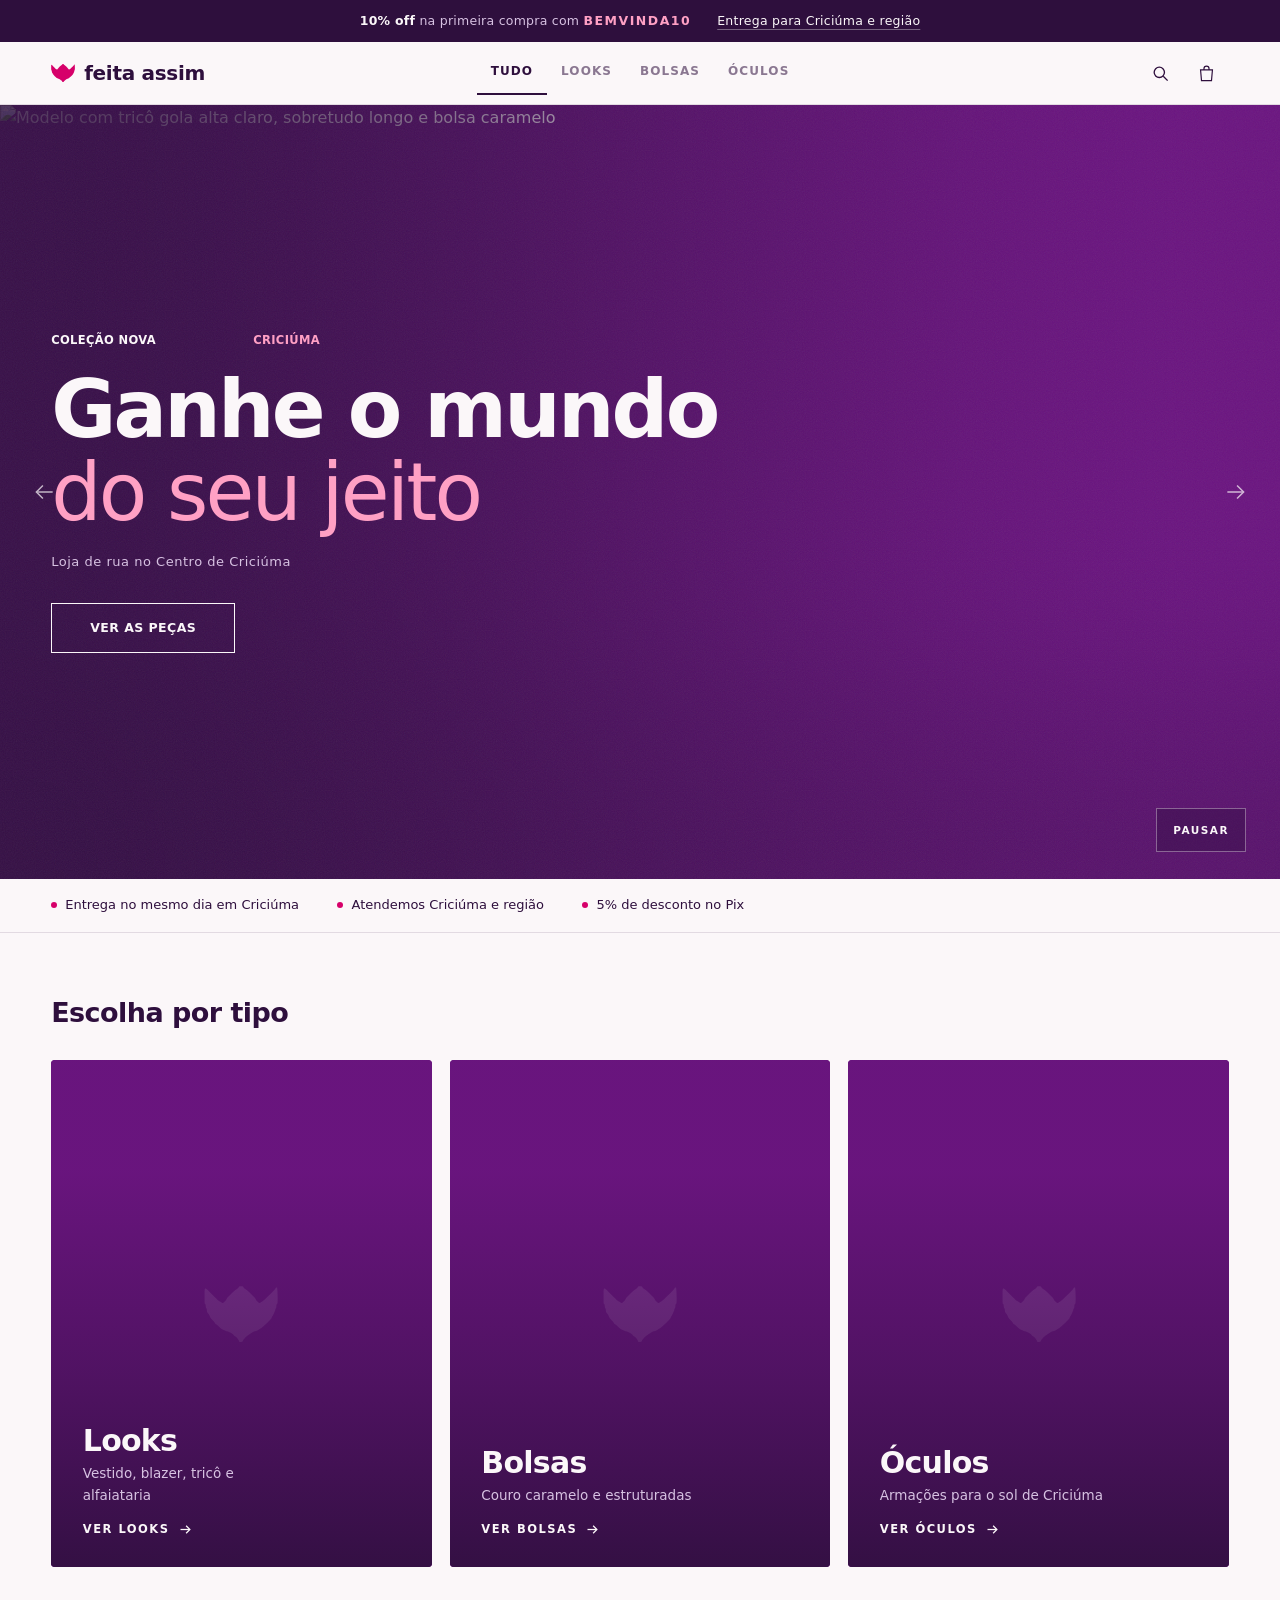
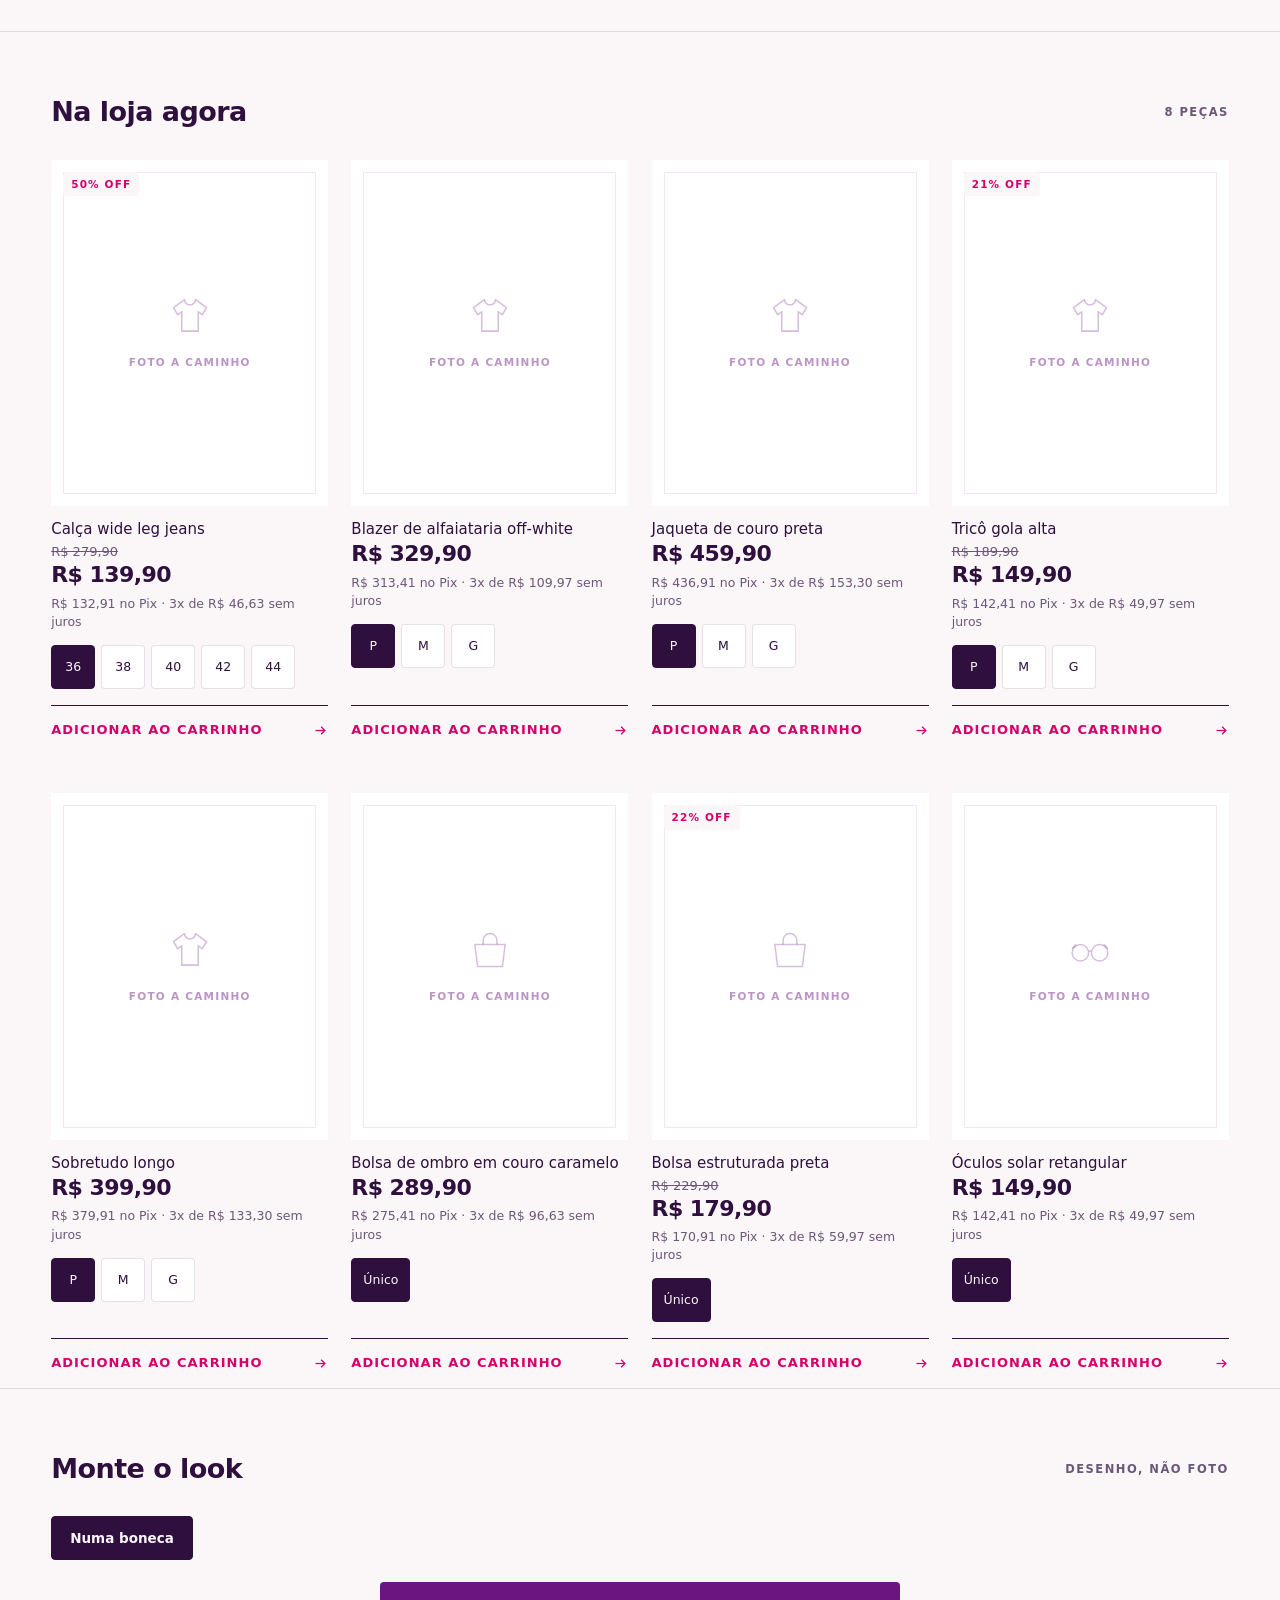
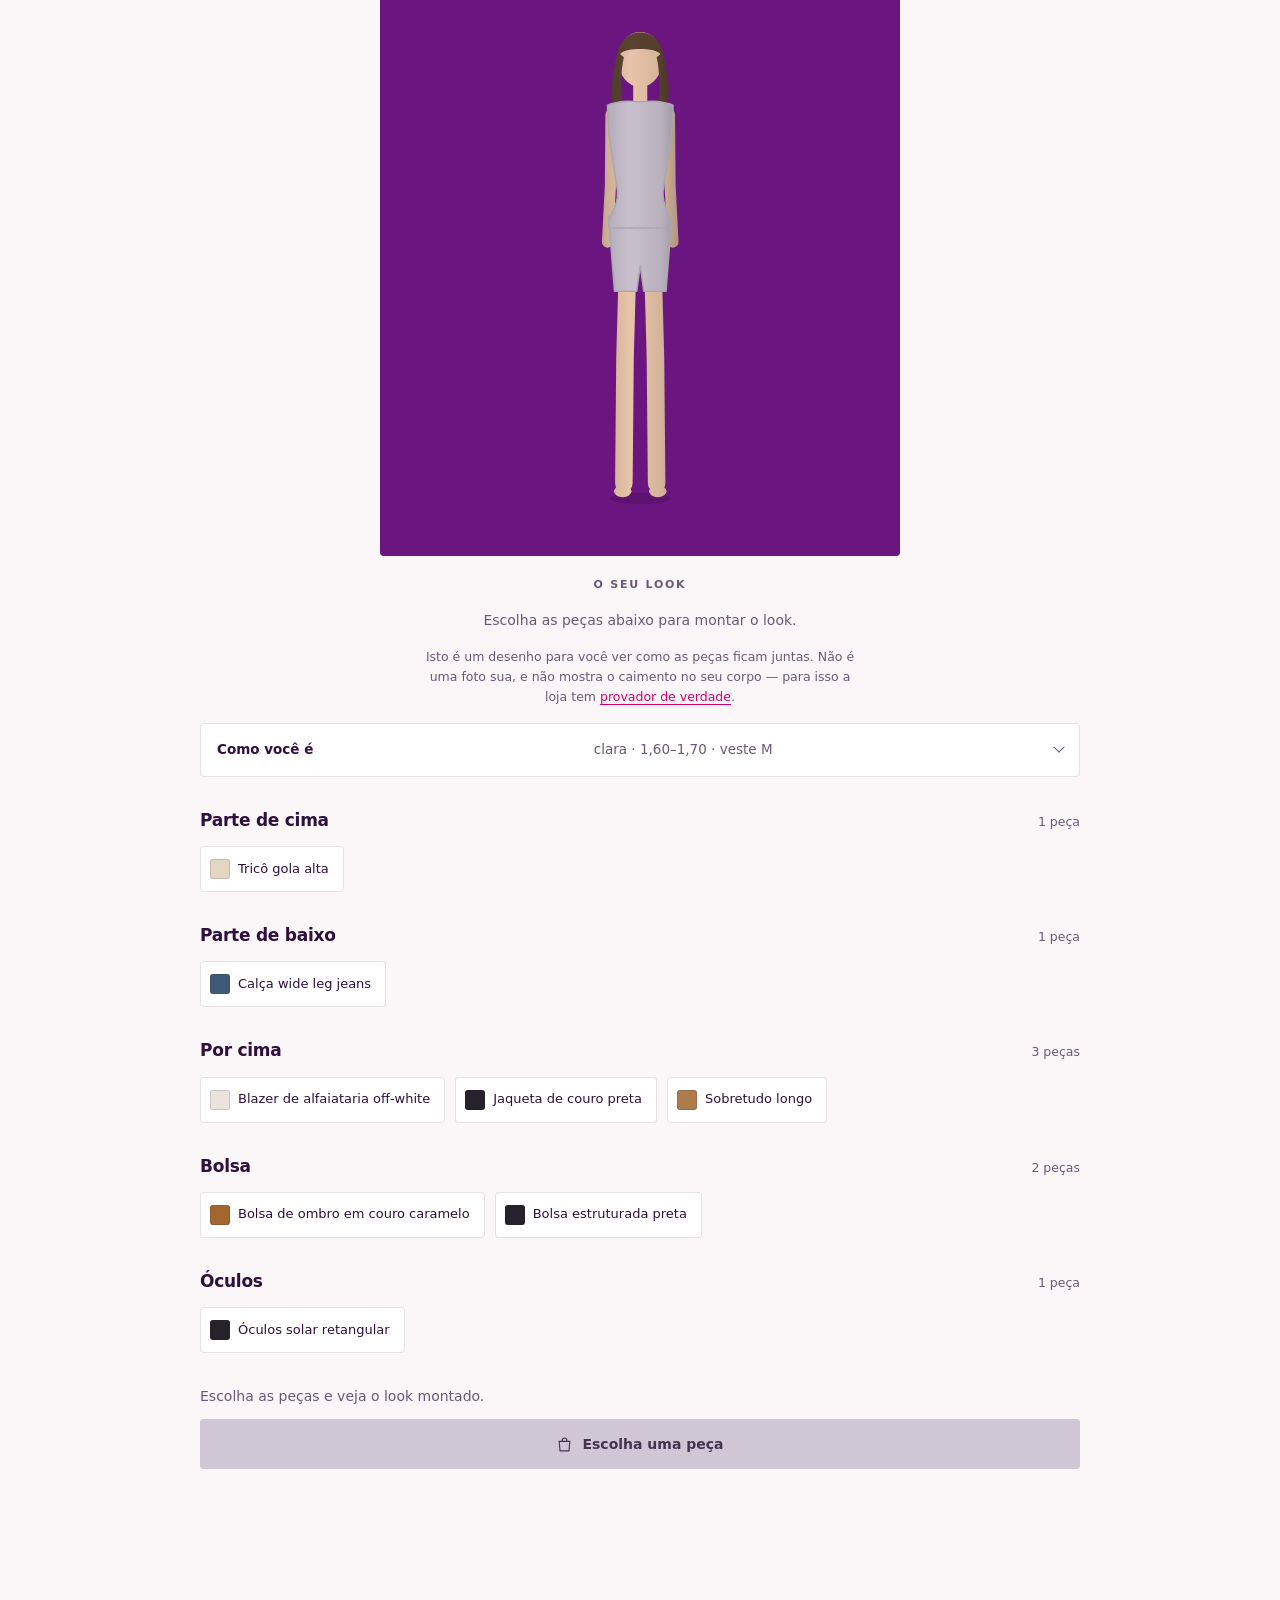
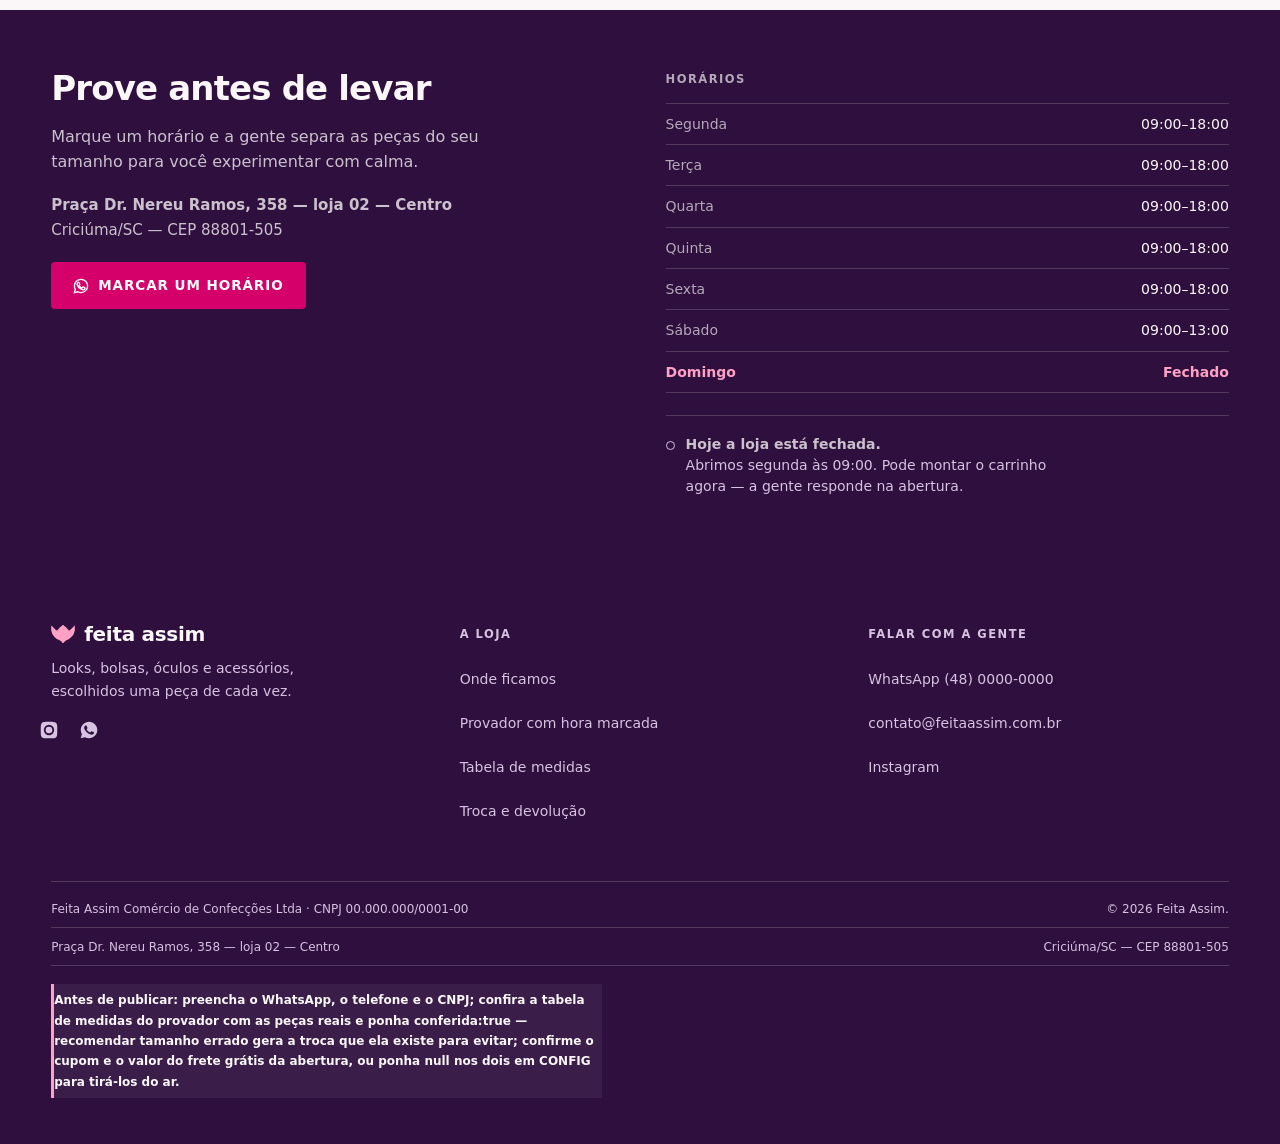
==== commit b11f88e7: "Tira a função do avatar da tela, sem apagar o código Pedido curto que merecia uma pergunta antes: ap" ====
--- a/index.html
+++ b/index.html
@@ -577,6 +577,27 @@
   width:auto;height:auto;max-width:100%;
   max-height:clamp(380px,54vh,520px);border-radius:2px;
 }
+/* a foto de verdade, sobreposta ao desenho — trocar não redesenha nada,
+   só troca o que está por cima */
+.prova__original{
+  position:absolute;inset:clamp(16px,2.5vw,26px);
+  width:calc(100% - clamp(32px,5vw,52px));height:calc(100% - clamp(32px,5vw,52px));
+  object-fit:contain;border-radius:2px;background:var(--ameixa);
+}
+.prova__original[hidden]{display:none;}
+.prova__comparar{
+  position:absolute;top:8px;right:8px;z-index:1;
+  min-height:44px;padding:0 16px;border-radius:99px;
+  background:#00000059;color:var(--papel);
+  font-family:var(--corpo);font-size:12.5px;font-weight:600;
+  border:1px solid #FBF7F93d;backdrop-filter:blur(3px);
+}
+.prova__comparar:hover{background:#00000080;}
+.prova__comparar:focus-visible{outline:2px solid var(--rosa-claro);outline-offset:2px;}
+.prova__comparar[hidden]{display:none;}
+@media(max-width:420px){
+  .prova__comparar{font-size:11.5px;padding:0 13px;}
+}
 .prova__palco{
   grid-area:palco;
   position:relative;display:grid;justify-items:center;
@@ -1282,7 +1303,9 @@
         <span class="etiqueta" id="prova-selo">Desenho, não foto</span>
       </div>
 
-      <div class="prova__modos" role="radiogroup" aria-label="Como você quer ver o look">
+      <!-- AVATAR_DESLIGADO no script: o seletor fica escondido de partida,
+           antes mesmo do JS rodar, para não piscar na tela. -->
+      <div class="prova__modos" role="radiogroup" aria-label="Como você quer ver o look" hidden>
         <button class="modo" id="modo-boneca" type="button" role="radio" aria-checked="true">
           Numa boneca
         </button>
@@ -1295,6 +1318,11 @@
         <div class="prova__palco" id="prova-palco">
           <svg class="boneca" id="boneca" viewBox="44 12 132 446"
                role="img" aria-labelledby="boneca-desc"></svg>
+
+          <!-- a foto de verdade, para comparar com o resultado -->
+          <img class="prova__original" id="foto-original" alt="Sua foto original, sem nenhuma edição." hidden>
+          <button class="prova__comparar" id="comparar-foto" type="button" hidden
+                  aria-pressed="false">Ver minha foto</button>
 
           <!-- as fotos do rosto, antes de existir avatar -->
           <div class="prova__soltar" id="soltar" hidden>
@@ -2479,6 +2507,18 @@
 
   /* estado */
   let pele = 0, altura = 1, manequim = 1, look = {};
+  /* ── AVATAR DESLIGADO ────────────────────────────────────────
+     A loja pediu para tirar a função do avatar da tela. O código inteiro
+     continua aqui — o recorte de cabeça, a análise de pele e cabelo, a
+     integração com a FASHN, tudo — só que inalcançável: nenhum caminho do
+     site chega mais em modo "foto". Trocar isto de volta é mudar UMA
+     linha, esta aqui, para false. Nada mais precisa mexer.
+
+     Apagar o código teria sido mais rápido de escrever, mas mais caro de
+     desfazer — e "tire a função" não é a mesma coisa que "apague o
+     trabalho". Se um dia a loja quiser de volta, ele está pronto. */
+  const AVATAR_DESLIGADO = true;
+
   /* modo foto */
   let modo = "boneca";
   /* as fotos do rosto e o avatar gerado a partir delas */
@@ -2491,6 +2531,11 @@
   let rostos = {}, avatar = null, avatarVestido = null;
   /* O avatar de graça: o rosto dela, lido aqui mesmo, com dois ajustes. */
   let avatarLocal = null, rostoZoom = 1, rostoY = 0;
+  /* Comparar não é um terceiro provador: é a MESMA foto que ela mandou,
+     mostrada sem edição nenhuma, por cima do resultado. A pergunta que
+     isso responde é "o que mudou de verdade?" — e só faz sentido existir
+     enquanto houver as duas coisas para comparar. */
+  let comparando = false;
   const VIEWBOX_BONECA = "44 12 132 446";
 
   /* ── geometria ──────────────────────────────────────────────
@@ -3367,6 +3412,18 @@
     $("#prova-limpar").hidden = !postas.length;
   }
 
+  function pintarComparar(){
+    const bt = $("#comparar-foto"), img = $("#foto-original");
+    if(!bt || !img) return;
+    const disponivel = modo === "foto" && !!rostos.frente && (!!avatar || !!avatarLocal);
+    if(!disponivel) comparando = false;
+    bt.hidden = !disponivel;
+    bt.setAttribute("aria-pressed", String(comparando));
+    bt.textContent = comparando ? "Ver o look" : "Ver minha foto";
+    img.hidden = !comparando;
+    if(comparando) img.src = fotoSegura(rostos.frente);
+  }
+
   function atualizar(){
     /* qualquer mexida nos controles descarta o resultado da IA: manter a
        imagem antiga na tela enquanto a escolha mudou seria mentir */
@@ -3388,6 +3445,7 @@
        o consentimento por engano, ou para quando o fornecedor tropeçou. */
     const vb = $("#voltar-ia");
     if(vb) vb.hidden = !(modo === "foto" && caiuParaLocal && iaLigada());
+    pintarComparar();
   }
 
   /* ── eventos ── */
@@ -4319,7 +4377,7 @@
     rostos[angulo] = url;
     /* trocar uma foto invalida o avatar: mostrar o antigo com fotos novas
        na tela seria dizer que ele veio delas */
-    avatar = null; avatarVestido = null;
+    avatar = null; avatarVestido = null; comparando = false;
     /* A de frente é a que vira rosto na figura, e ela vale na hora — a
        leitura é local e leva uns poucos milissegundos. As outras três só
        existem para o provador com IA, quando a loja liga. */
@@ -4336,10 +4394,14 @@
     }
     atualizar();
   });
+  $("#comparar-foto").addEventListener("click", () => {
+    comparando = !comparando;
+    pintarComparar();
+  });
   $("#criar-avatar").addEventListener("click", criarAvatar);
   $("#tirar-foto").addEventListener("click", () => {
     rostos = {}; avatar = null; avatarVestido = null;
-    avatarLocal = null; rostoZoom = 1; rostoY = 0;
+    avatarLocal = null; rostoZoom = 1; rostoY = 0; comparando = false;
     /* trocar a foto começa de novo, inclusive tentando a IA outra vez */
     caiuParaLocal = false;
     remontarRostos();
@@ -4348,7 +4410,7 @@
   });
   /* e ao sair da página, nada fica para trás */
   window.addEventListener("pagehide", () => {
-    rostos = {}; avatar = null; avatarVestido = null; avatarLocal = null;
+    rostos = {}; avatar = null; avatarVestido = null; avatarLocal = null; comparando = false;
   });
 
   /* ── medidas ── */
@@ -4423,9 +4485,15 @@
        — que é o que a loja recusou, com razão: ficava com cara de adesivo.
        O rosto real sobre o corpo desenhado não tem esse problema, porque
        peça e corpo estão no mesmo desenho, no mesmo lugar. */
+    if(AVATAR_DESLIGADO) novo = "boneca";
     modo = novo;
+    if(modo !== "foto") comparando = false;
     const naFoto = modo === "foto";
-    $("#modo-foto").hidden = false;
+    /* sem o modo foto, escolher entre duas opções não é escolha nenhuma —
+       o seletor inteiro some, não só o botão do avatar */
+    const seletor = $(".prova__modos");
+    if(seletor) seletor.hidden = AVATAR_DESLIGADO;
+    $("#modo-foto").hidden = AVATAR_DESLIGADO;
     secao.classList.toggle("prova--foto", naFoto);
     $("#modo-boneca").setAttribute("aria-checked", String(!naFoto));
     $("#modo-foto").setAttribute("aria-checked", String(naFoto));
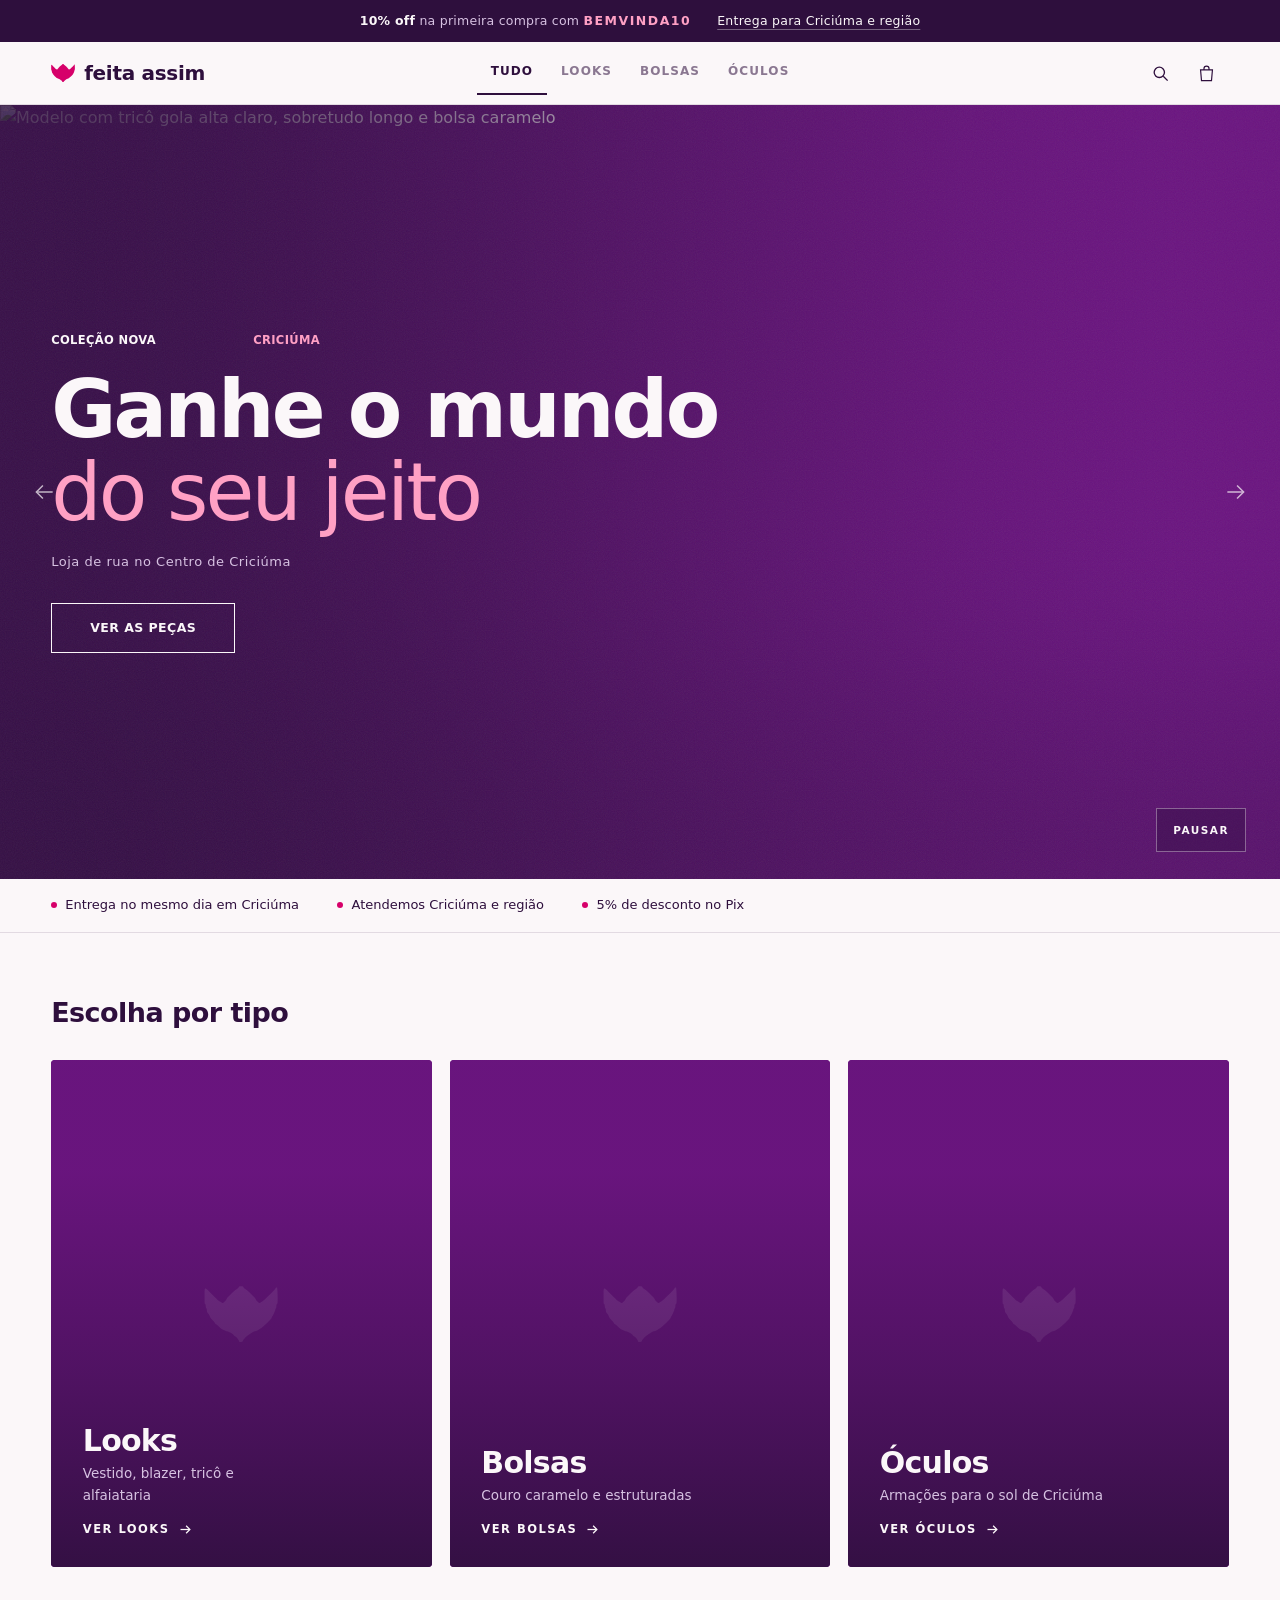
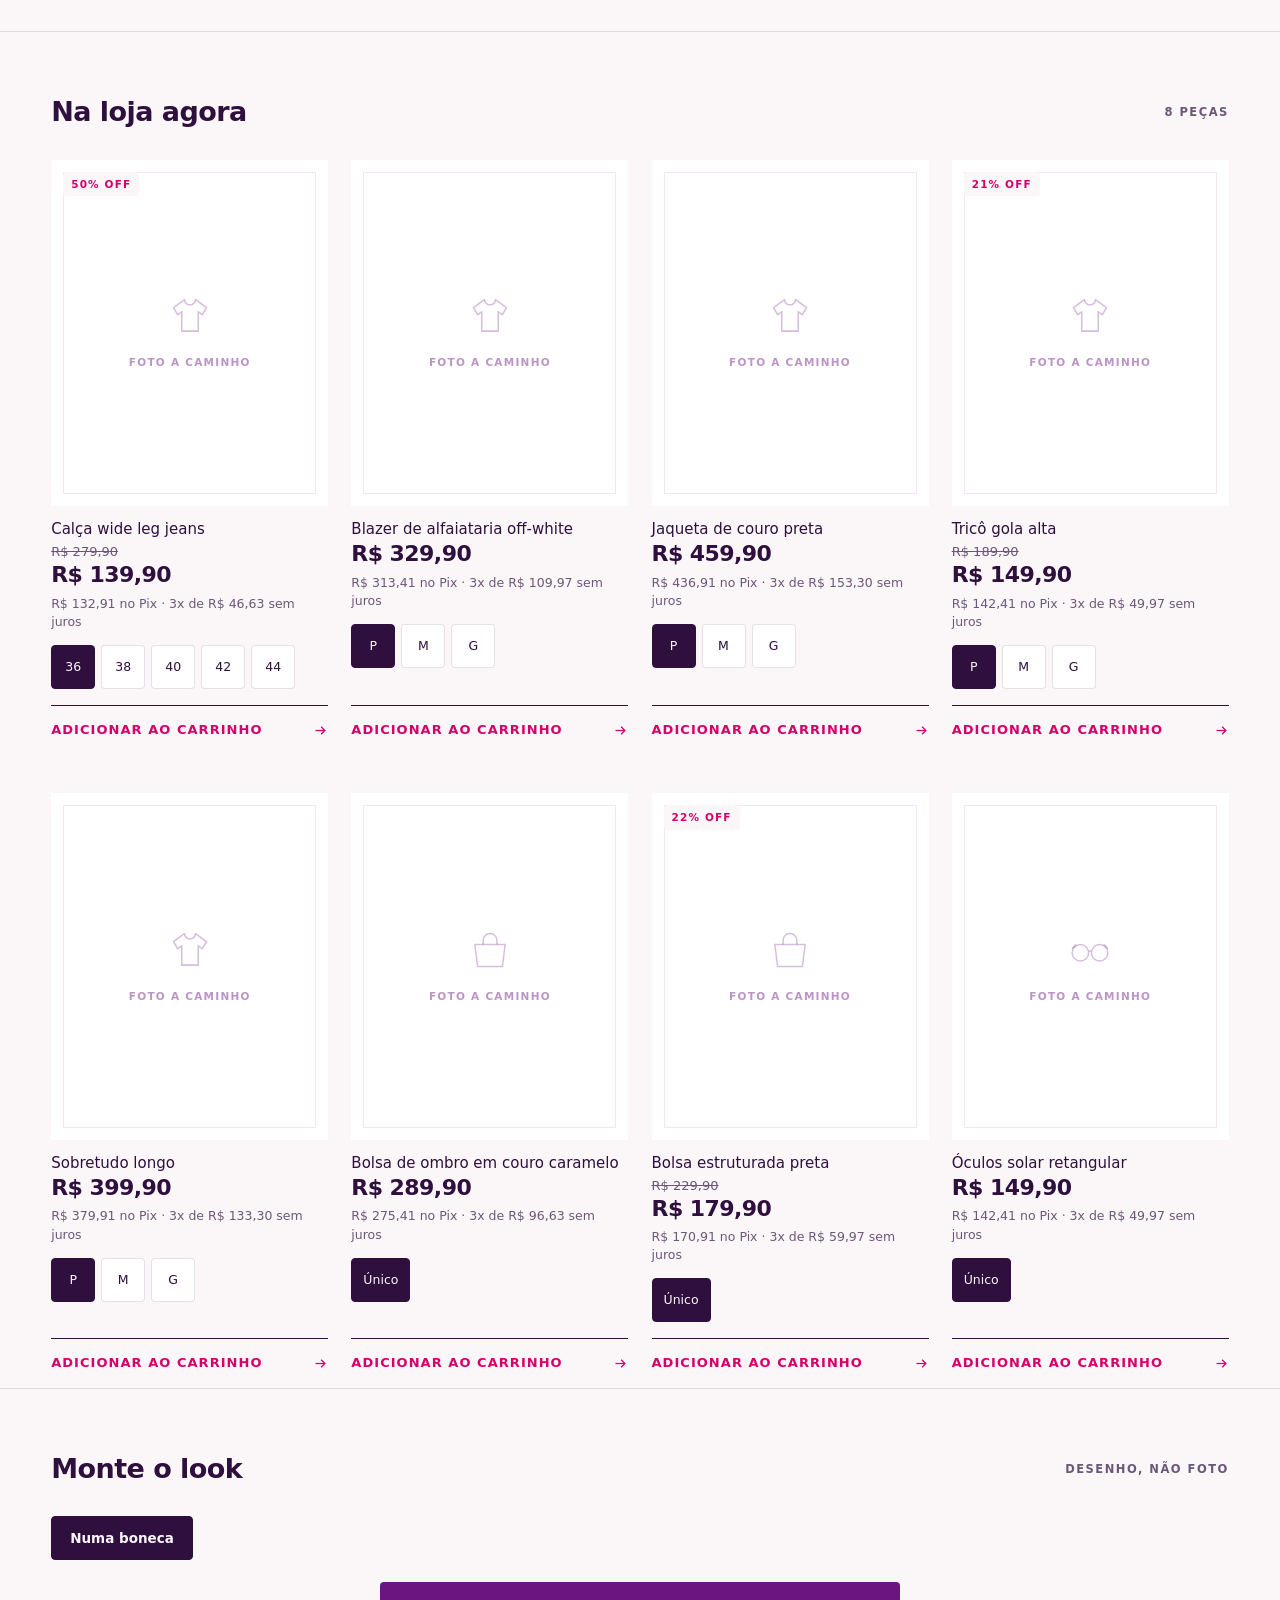
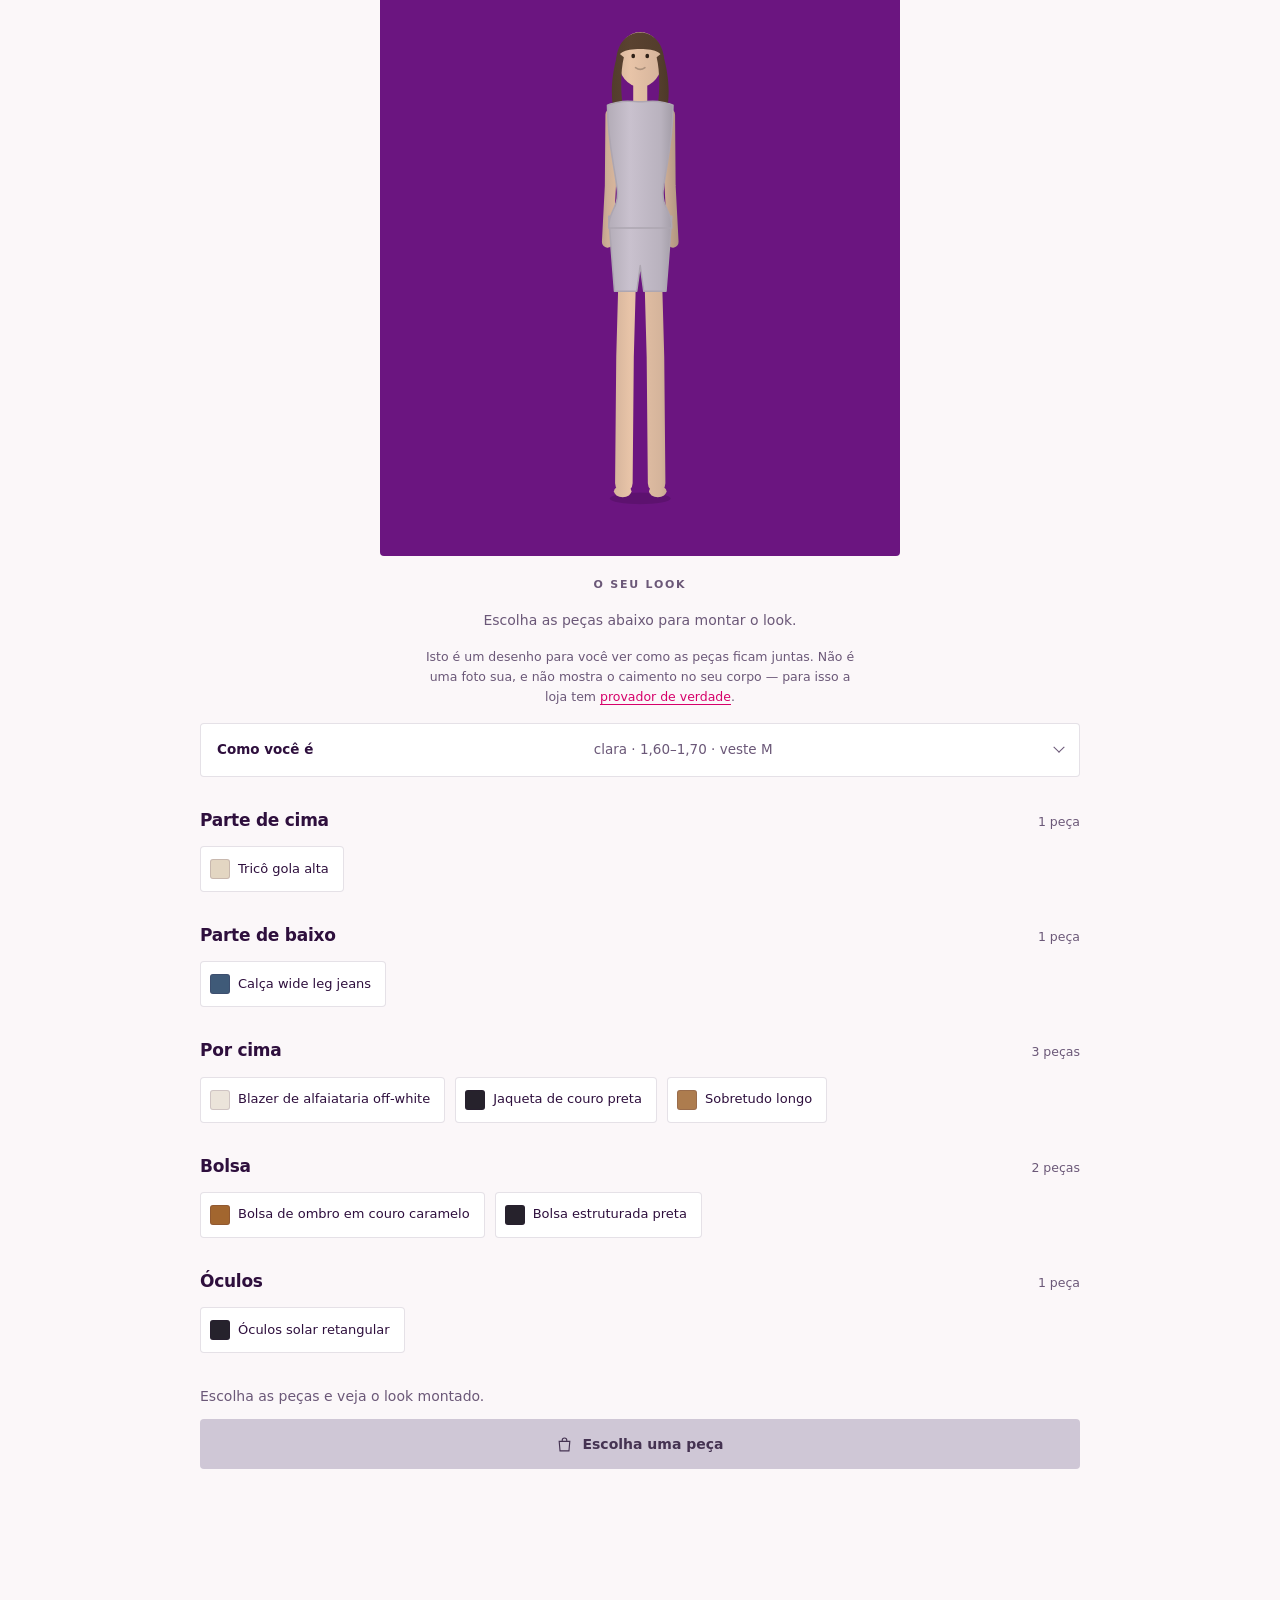
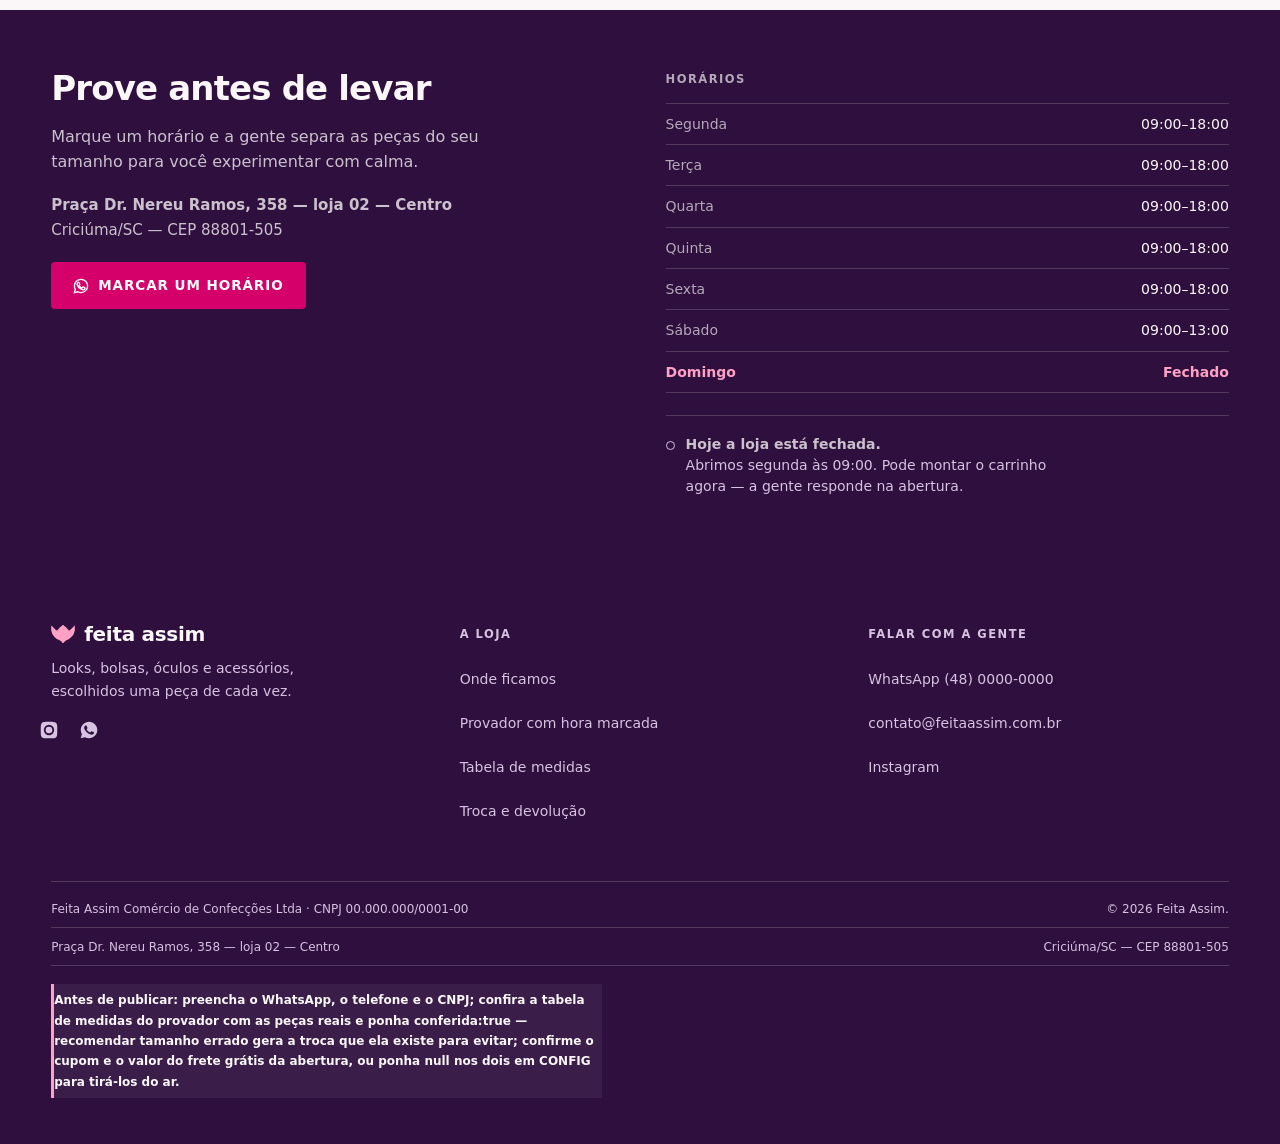
==== commit 47ae86e0: "Rosto, cor de cabelo independente, três penteados, e sugerir cores pela foto A boneca nunca teve ros" ====
--- a/index.html
+++ b/index.html
@@ -902,6 +902,21 @@
 .opcao:hover{border-color:var(--tinta);}
 .opcao[aria-checked="true"]{background:var(--tinta);border-color:var(--tinta);color:var(--papel);}
 
+/* "sugerir pela foto": mesma linguagem visual do link de medidas, porque é
+   a mesma categoria de ação — opcional, sem compromisso, texto sublinhado
+   em vez de botão cheio */
+.prova__sugerir{
+  position:relative;display:inline-flex;align-items:center;
+  min-height:44px;padding:0 2px;cursor:pointer;
+  color:var(--rosa-forte);font-family:var(--corpo);font-size:13px;
+  text-decoration:underline;text-underline-offset:4px;
+}
+.prova__sugerir:hover{color:var(--tinta);}
+.prova__sugerir:focus-within{outline:2px solid var(--rosa-claro);outline-offset:3px;border-radius:2px;}
+.prova__sugerir input{
+  position:absolute;inset:0;width:100%;height:100%;opacity:0;cursor:pointer;
+}
+
 /* tom de pele: a bolinha é o desenho, o alvo de toque é maior que ela */
 .tom{
   width:44px;height:44px;display:grid;place-items:center;
@@ -1365,9 +1380,24 @@
               <b id="voce-resumo"></b>
             </summary>
           <div class="prova__voce" role="group" aria-label="Como você é">
+            <div class="prova__campo" id="campo-sugerir">
+              <label class="prova__sugerir" id="sugerir-rotulo">
+                <input type="file" id="sugerir-arquivo" accept="image/jpeg,image/png,image/webp">
+                <span>Sugerir cores pela minha foto</span>
+              </label>
+              <p class="prova__dica" id="sugerir-status" role="status"></p>
+            </div>
             <div class="prova__campo" id="campo-pele">
               <span class="prova__rot" id="rot-pele">Tom de pele</span>
               <div class="prova__tons" id="tons" role="radiogroup" aria-labelledby="rot-pele"></div>
+            </div>
+            <div class="prova__campo" id="campo-cabelo">
+              <span class="prova__rot" id="rot-cabelo">Cor do cabelo</span>
+              <div class="prova__tons" id="cabelos" role="radiogroup" aria-labelledby="rot-cabelo"></div>
+            </div>
+            <div class="prova__campo" id="campo-penteado">
+              <span class="prova__rot" id="rot-penteado">Penteado</span>
+              <div class="prova__opcoes" id="penteados" role="radiogroup" aria-labelledby="rot-penteado"></div>
             </div>
             <div class="prova__campo" id="campo-altura">
               <span class="prova__rot" id="rot-altura">Altura</span>
@@ -1757,6 +1787,23 @@
       {nome:"Negra",   pele:"#71462C", cabelo:"#1E1614"},
       {nome:"Retinta", pele:"#4E2E1D", cabelo:"#150F0E"}
     ],
+    /* Cor do cabelo, separada do tom de pele. Antes cada tom de pele vinha
+       com UM cabelo fixo — clara sempre com o mesmo castanho, por exemplo
+       — e isso não é verdade para ninguém: a mesma pele veste cabelo preto,
+       loiro, grisalho. "cabelo: -1" (o padrão) mantém o par antigo, para
+       quem nunca mexeu aqui continuar vendo a mesma boneca de sempre. */
+    cabelos: [
+      {nome:"Preto",          cor:"#1E1614"},
+      {nome:"Castanho escuro",cor:"#3A2A20"},
+      {nome:"Castanho claro", cor:"#6B4A2E"},
+      {nome:"Loiro escuro",   cor:"#8C6239"},
+      {nome:"Loiro claro",    cor:"#C9A063"},
+      {nome:"Ruivo",          cor:"#8A4227"},
+      {nome:"Grisalho",       cor:"#9C9490"}
+    ],
+    /* penteados: mudam a silhueta do cabelo, não a cor. Os moldes ficam em
+       MOLDES_CABELO, na parte de baixo do arquivo. */
+    penteados: ["Solta", "Curta", "Presa"],
     /* altura muda o comprimento da perna, não o resto */
     alturas: [
       {nome:"Até 1,60", escala:0.94},
@@ -2507,6 +2554,9 @@
 
   /* estado */
   let pele = 0, altura = 1, manequim = 1, look = {};
+  /* -1 = usa o cabelo que vem junto do tom de pele (o par de sempre).
+     0 em diante = a cor escolhida em cfg.cabelos, independente da pele. */
+  let cabeloIdx = -1, penteado = 0;
   /* ── AVATAR DESLIGADO ────────────────────────────────────────
      A loja pediu para tirar a função do avatar da tela. O código inteiro
      continua aqui — o recorte de cabeça, a análise de pele e cabelo, a
@@ -2663,8 +2713,56 @@
       return {pele: corSegura(avatarLocal.pele, "#C99368"),
               cabelo: corSegura(avatarLocal.cabelo, "#3A2A20")};
     const bruto = (cfg.peles && cfg.peles[pele]) || {};
+    const escolhido = cabeloIdx >= 0 && cfg.cabelos && cfg.cabelos[cabeloIdx];
     return {pele: corSegura(bruto.pele, "#C99368"),
-            cabelo: corSegura(bruto.cabelo, "#3A2A20")};
+            cabelo: corSegura(escolhido ? escolhido.cor : bruto.cabelo, "#3A2A20")};
+  }
+
+  /* ── PENTEADOS ────────────────────────────────────────────────
+     Três silhuetas, sempre no mesmo forro (a franja/topo é igual nos três
+     — muda o que desce dela para baixo), porque é essa parte de cima que
+     encosta na testa e não pode abrir buraco entre o cabelo e a pele. */
+  const MOLDES_CABELO = [
+    /* 0 — Solta e lisa: mechas até o ombro, a de sempre */
+    cx => '<path d="M '+(cx-20.5)+',60 C '+(cx-21.5)+',24 '+(cx+21.5)+',24 '+(cx+20.5)+',60 '+
+            'C '+(cx+20)+',50 '+(cx+14)+',47 '+cx+',47 '+
+            'C '+(cx-14)+',47 '+(cx-20)+',50 '+(cx-20.5)+',60 Z"/>'+
+          '<path d="M '+(cx-19)+',50 C '+(cx-26)+',74 '+(cx-25)+',90 '+(cx-22)+',104 '+
+            'L '+(cx-14)+',101 C '+(cx-17)+',86 '+(cx-17)+',66 '+(cx-14)+',54 Z"/>'+
+          '<path d="M '+(cx+19)+',50 C '+(cx+26)+',74 '+(cx+25)+',90 '+(cx+22)+',104 '+
+            'L '+(cx+14)+',101 C '+(cx+17)+',86 '+(cx+17)+',66 '+(cx+14)+',54 Z"/>',
+    /* 1 — Curta: o mesmo topo, mechas param na altura do queixo */
+    cx => '<path d="M '+(cx-20.5)+',60 C '+(cx-21.5)+',24 '+(cx+21.5)+',24 '+(cx+20.5)+',60 '+
+            'C '+(cx+20)+',50 '+(cx+14)+',47 '+cx+',47 '+
+            'C '+(cx-14)+',47 '+(cx-20)+',50 '+(cx-20.5)+',60 Z"/>'+
+          '<path d="M '+(cx-19)+',50 C '+(cx-24)+',64 '+(cx-23)+',72 '+(cx-20)+',80 '+
+            'L '+(cx-12)+',77 C '+(cx-15)+',68 '+(cx-16)+',60 '+(cx-14)+',54 Z"/>'+
+          '<path d="M '+(cx+19)+',50 C '+(cx+24)+',64 '+(cx+23)+',72 '+(cx+20)+',80 '+
+            'L '+(cx+12)+',77 C '+(cx+15)+',68 '+(cx+16)+',60 '+(cx+14)+',54 Z"/>',
+    /* 2 — Presa: sem mecha solta nenhuma — o topo cobre o alto da cabeça
+       rente, e um coque pequeno fecha atrás, um pouco acima da elipse */
+    cx => '<path d="M '+(cx-20.5)+',58 C '+(cx-21.5)+',22 '+(cx+21.5)+',22 '+(cx+20.5)+',58 '+
+            'C '+(cx+18)+',46 '+(cx+11)+',42 '+cx+',42 '+
+            'C '+(cx-11)+',42 '+(cx-18)+',46 '+(cx-20.5)+',58 Z"/>'+
+          '<ellipse cx="'+cx+'" cy="27" rx="9" ry="7.5"/>',
+  ];
+
+  /* ── O ROSTO DESENHADO ───────────────────────────────────────
+     A boneca nunca teve olho nem boca — só a elipse da cabeça, do jeito
+     que ilustração de moda costuma reduzir o rosto para não competir com
+     a roupa. "Mais opções de rosto" pediu o oposto: uma cara ali, mesmo
+     que pequena. O traço fica no mínimo possível — dois olhos, uma boca —
+     porque exagerar aqui é o jeito mais rápido de a boneca parecer
+     brinquedo em vez de ilustração. */
+  function rostoDesenhado(cx, corPele){
+    const olho = "#2E2118";                    /* fixo: pele muda, o olho não */
+    const boca = escurecer(corPele, .74);       /* lábio como sombra da pele */
+    return '<g>'+
+        '<ellipse cx="'+(cx-6)+'" cy="53" rx="1.6" ry="2" fill="'+olho+'"/>'+
+        '<ellipse cx="'+(cx+6)+'" cy="53" rx="1.6" ry="2" fill="'+olho+'"/>'+
+        '<path d="M '+(cx-4)+',63 Q '+cx+',66 '+(cx+4)+',63" stroke="'+boca+'" '+
+          'stroke-width="1.4" stroke-linecap="round" fill="none"/>'+
+      '</g>';
   }
 
   function corpo(m){
@@ -2675,8 +2773,10 @@
     /* Com a cabeça recortada da foto, o cabelo desenhado não é ajuda: as
        mechas dele apareceriam ao lado do cabelo dela, e duas cabeleiras na
        mesma cabeça é pior do que nenhuma. A cabeça em elipse continua,
-       porque ela é o forro atrás das bordas macias do recorte. */
+       porque ela é o forro atrás das bordas macias do recorte. O rosto
+       desenhado sai pelo mesmo motivo: por cima da foto ele vira máscara. */
     const semRecorte = !(modo === "foto" && avatarLocal && avatarLocal.recorte);
+    const molde = MOLDES_CABELO[penteado] || MOLDES_CABELO[0];
     return (
       /* pernas e braços são traços de ponta redonda: leem bem em 180px */
       '<g stroke="'+t.pele+'" fill="none" stroke-linecap="round" stroke-linejoin="round">'+
@@ -2697,18 +2797,9 @@
            deixavam um anel de pele em volta do cabelo */
         (semRecorte ? '<ellipse cx="'+cx+'" cy="56" rx="19" ry="23.5"/>' : '')+
       '</g>'+
-      /* cabelo: mechas laterais descem até o ombro */
-      (semRecorte
-        ? '<g fill="'+t.cabelo+'">'+
-            '<path d="M '+(cx-20.5)+',60 C '+(cx-21.5)+',24 '+(cx+21.5)+',24 '+(cx+20.5)+',60 '+
-              'C '+(cx+20)+',50 '+(cx+14)+',47 '+cx+',47 '+
-              'C '+(cx-14)+',47 '+(cx-20)+',50 '+(cx-20.5)+',60 Z"/>'+
-            '<path d="M '+(cx-19)+',50 C '+(cx-26)+',74 '+(cx-25)+',90 '+(cx-22)+',104 '+
-              'L '+(cx-14)+',101 C '+(cx-17)+',86 '+(cx-17)+',66 '+(cx-14)+',54 Z"/>'+
-            '<path d="M '+(cx+19)+',50 C '+(cx+26)+',74 '+(cx+25)+',90 '+(cx+22)+',104 '+
-              'L '+(cx+14)+',101 C '+(cx+17)+',86 '+(cx+17)+',66 '+(cx+14)+',54 Z"/>'+
-          '</g>'
-        : '')
+      (semRecorte ? rostoDesenhado(cx, bruto.pele) : '')+
+      /* cabelo: o penteado escolhido, na cor escolhida */
+      (semRecorte ? '<g fill="'+t.cabelo+'">'+molde(cx)+'</g>' : '')
     );
   }
 
@@ -3266,6 +3357,25 @@
         'tabindex="'+(i===pele?0:-1)+'" aria-label="'+escapar(t.nome)+'">'+
         '<span style="background:'+corSegura(t.pele,"#C99368")+'"></span></button>').join("");
 
+    /* -1 (o par de sempre, ligado ao tom de pele) entra como a primeira
+       opção, sem bolinha de cor própria — ela muda de cara conforme o tom
+       de pele escolhido, e mostrar duas bolinhas idênticas ao lado uma da
+       outra (a "automática" e a igual dela) confundiria mais que ajudaria */
+    const corDoPar = ((cfg.peles || [])[pele] || {}).cabelo;
+    $("#cabelos").innerHTML =
+      '<button class="tom" type="button" role="radio" aria-checked="'+(cabeloIdx===-1)+'" '+
+        'tabindex="'+(cabeloIdx===-1?0:-1)+'" aria-label="Cabelo do tom de pele escolhido">'+
+        '<span style="background:'+corSegura(corDoPar,"#3A2A20")+';'+
+          'box-shadow:inset 0 0 0 2px var(--papel)"></span></button>'+
+      (cfg.cabelos || []).map((c,i) =>
+        '<button class="tom" type="button" role="radio" aria-checked="'+(cabeloIdx===i)+'" '+
+          'tabindex="'+(cabeloIdx===i?0:-1)+'" aria-label="'+escapar(c.nome)+'">'+
+          '<span style="background:'+corSegura(c.cor,"#3A2A20")+'"></span></button>').join("");
+
+    $("#penteados").innerHTML = (cfg.penteados || []).map((p,i) =>
+      botao("opcao","",i===penteado,"radio").replace("></button>",
+        ' aria-label="Penteado '+escapar(p)+'">'+escapar(p)+'</button>')).join("");
+
     $("#alturas").innerHTML = (cfg.alturas || []).map((a,i) =>
       botao("opcao","",i===altura,"radio").replace("></button>",
         ' aria-label="Altura '+escapar(a.nome)+'">'+escapar(a.nome)+'</button>')).join("");
@@ -3330,6 +3440,17 @@
   function pintarControles(){
     [...$("#tons").children].forEach((b,i) => {
       b.setAttribute("aria-checked", String(i===pele)); b.tabIndex = i===pele ? 0 : -1; });
+    /* a bolinha do "par de sempre" muda de cor com o tom de pele mesmo
+       depois de montada — repintar aqui evita remontar a lista inteira só
+       porque a pele mudou */
+    const parBotao = $("#cabelos").firstElementChild;
+    if(parBotao) parBotao.querySelector("span").style.background =
+      corSegura(((cfg.peles || [])[pele] || {}).cabelo, "#3A2A20");
+    [...$("#cabelos").children].forEach((b,i) => {
+      const marcado = i===0 ? cabeloIdx===-1 : cabeloIdx===i-1;
+      b.setAttribute("aria-checked", String(marcado)); b.tabIndex = marcado ? 0 : -1; });
+    [...$("#penteados").children].forEach((b,i) => {
+      b.setAttribute("aria-checked", String(i===penteado)); b.tabIndex = i===penteado ? 0 : -1; });
     [...$("#alturas").children].forEach((b,i) => {
       b.setAttribute("aria-checked", String(i===altura)); b.tabIndex = i===altura ? 0 : -1; });
     [...$("#manequins").children].forEach((b,i) => {
@@ -3354,6 +3475,13 @@
     }else{
       const pl = (cfg.peles || [])[pele];
       if(pl && pl.nome) partes.push(pl.nome.toLowerCase());
+      /* só nomeia o cabelo quando ele foi escolhido À PARTE — o par de
+         sempre já está implícito no tom de pele, dizer os dois juntos
+         seria repetir a mesma informação com palavras diferentes */
+      if(cabeloIdx >= 0){
+        const cb = (cfg.cabelos || [])[cabeloIdx];
+        if(cb && cb.nome) partes.push(cb.nome.toLowerCase());
+      }
       const al = (cfg.alturas || [])[altura];
       if(al && al.nome) partes.push(al.nome);
     }
@@ -3470,6 +3598,76 @@
     pele = [...$("#tons").children].indexOf(b); atualizar();
   });
   setas($("#tons"), () => pele, v => pele = v);
+
+  /* #cabelos tem um botão a mais que cfg.cabelos: o primeiro é "o par de
+     sempre" (cabeloIdx = -1). O resto anda um índice à frente do array. */
+  $("#cabelos").addEventListener("click", e => {
+    const b = e.target.closest(".tom"); if(!b) return;
+    const i = [...$("#cabelos").children].indexOf(b);
+    cabeloIdx = i === 0 ? -1 : i - 1;
+    atualizar();
+  });
+  setas($("#cabelos"), () => cabeloIdx + 1, v => cabeloIdx = v === 0 ? -1 : v - 1);
+
+  $("#penteados").addEventListener("click", e => {
+    const b = e.target.closest(".opcao"); if(!b) return;
+    penteado = [...$("#penteados").children].indexOf(b); atualizar();
+  });
+  setas($("#penteados"), () => penteado, v => penteado = v);
+
+  /* ── SUGERIR PELA FOTO ────────────────────────────────────────
+     Isto não é o avatar. A foto NUNCA aparece em lugar nenhum, a boneca
+     continua sendo 100% desenho — o que sai da foto são só duas cores, a
+     pele e o cabelo mais PARECIDOS entre os que já existem na loja, nunca
+     inventados. Quem acha essas cores é analisarRosto(), a mesma função
+     do avatar — ela ficou dormente atrás de AVATAR_DESLIGADO, não
+     apagada, e por isso continua de pé para ser reaproveitada aqui.
+
+     A foto é lida, analisada e esquecida dentro do mesmo clique: a
+     variável nem chega a existir fora desta função, e nada é guardado. */
+  function corMaisPerto(hexAlvo, lista){
+    const rgb = h => { const t = String(h||"").replace("#",""); return [0,2,4].map(i => parseInt(t.slice(i,i+2),16) || 0); };
+    const alvo = rgb(hexAlvo);
+    let melhorI = -1, melhorD = Infinity;
+    lista.forEach((hex,i) => {
+      const v = rgb(hex);
+      const d = (v[0]-alvo[0])**2 + (v[1]-alvo[1])**2 + (v[2]-alvo[2])**2;
+      if(d < melhorD){ melhorD = d; melhorI = i; }
+    });
+    return melhorI;
+  }
+  const sugerirStatus = txt => { const e = $("#sugerir-status"); if(e) e.textContent = txt || ""; };
+
+  $("#sugerir-arquivo").addEventListener("change", async e => {
+    const arq = e.target.files && e.target.files[0];
+    e.target.value = "";
+    if(!arq) return;
+    sugerirStatus("Lendo sua foto…");
+    const url = await lerArquivo(arq);
+    if(!url){
+      /* lerArquivo já escreveu o motivo em #prova-erro — só que #prova-erro
+         mora dentro de #campo-foto, escondido na boneca. O recado se muda
+         para cá, e o original é apagado para não ficar aceso à toa. */
+      sugerirStatus(($("#prova-erro")||{}).textContent || "Não consegui ler essa foto.");
+      erro("");
+      return;
+    }
+    sugerirStatus("Procurando o tom mais parecido…");
+    const cores = await analisarRosto(url);
+    if(!cores){
+      sugerirStatus("Não achei um rosto nessa foto. Tente uma de frente, com boa luz.");
+      return;
+    }
+    const idxPele = corMaisPerto(cores.pele, (cfg.peles||[]).map(t => t.pele));
+    const idxCabelo = corMaisPerto(cores.cabelo, (cfg.cabelos||[]).map(t => t.cor));
+    if(idxPele >= 0) pele = idxPele;
+    if(idxCabelo >= 0) cabeloIdx = idxCabelo;
+    const nomePele = ((cfg.peles||[])[idxPele]||{}).nome || "um tom";
+    const nomeCabelo = ((cfg.cabelos||[])[idxCabelo]||{}).nome || "uma cor";
+    sugerirStatus("Sugestão pronta: "+nomePele.toLowerCase()+", cabelo "+
+      nomeCabelo.toLowerCase()+". Ajuste como quiser nas opções abaixo.");
+    atualizar();
+  });
 
   $("#alturas").addEventListener("click", e => {
     const b = e.target.closest(".opcao"); if(!b) return;
@@ -4504,6 +4702,11 @@
        porque lá o corpo é desenhado; com a IA, não, porque lá o corpo vem
        pronto na imagem. */
     $("#campo-pele").hidden = naFoto;
+    /* cor do cabelo, penteado e a sugestão pela foto só fazem sentido
+       para a cabeça DESENHADA — a mesma regra do tom de pele */
+    $("#campo-cabelo").hidden = naFoto;
+    $("#campo-penteado").hidden = naFoto;
+    $("#campo-sugerir").hidden = naFoto;
     $("#campo-altura").hidden = naFoto && iaLigada();
     $("#campo-foto").hidden = !naFoto;
     $("#nota-boneca").hidden = naFoto;
@@ -4538,6 +4741,8 @@
   montarControles();
   montarRostos();
   contarMedidas();
+  sugerirStatus("A foto é lida só neste aparelho, para sugerir a cor mais "+
+    "parecida — e não fica guardada em lugar nenhum.");
   trocarModo("boneca");   /* deixa os textos coerentes com a IA ligada ou não */
   atualizar();
 })();
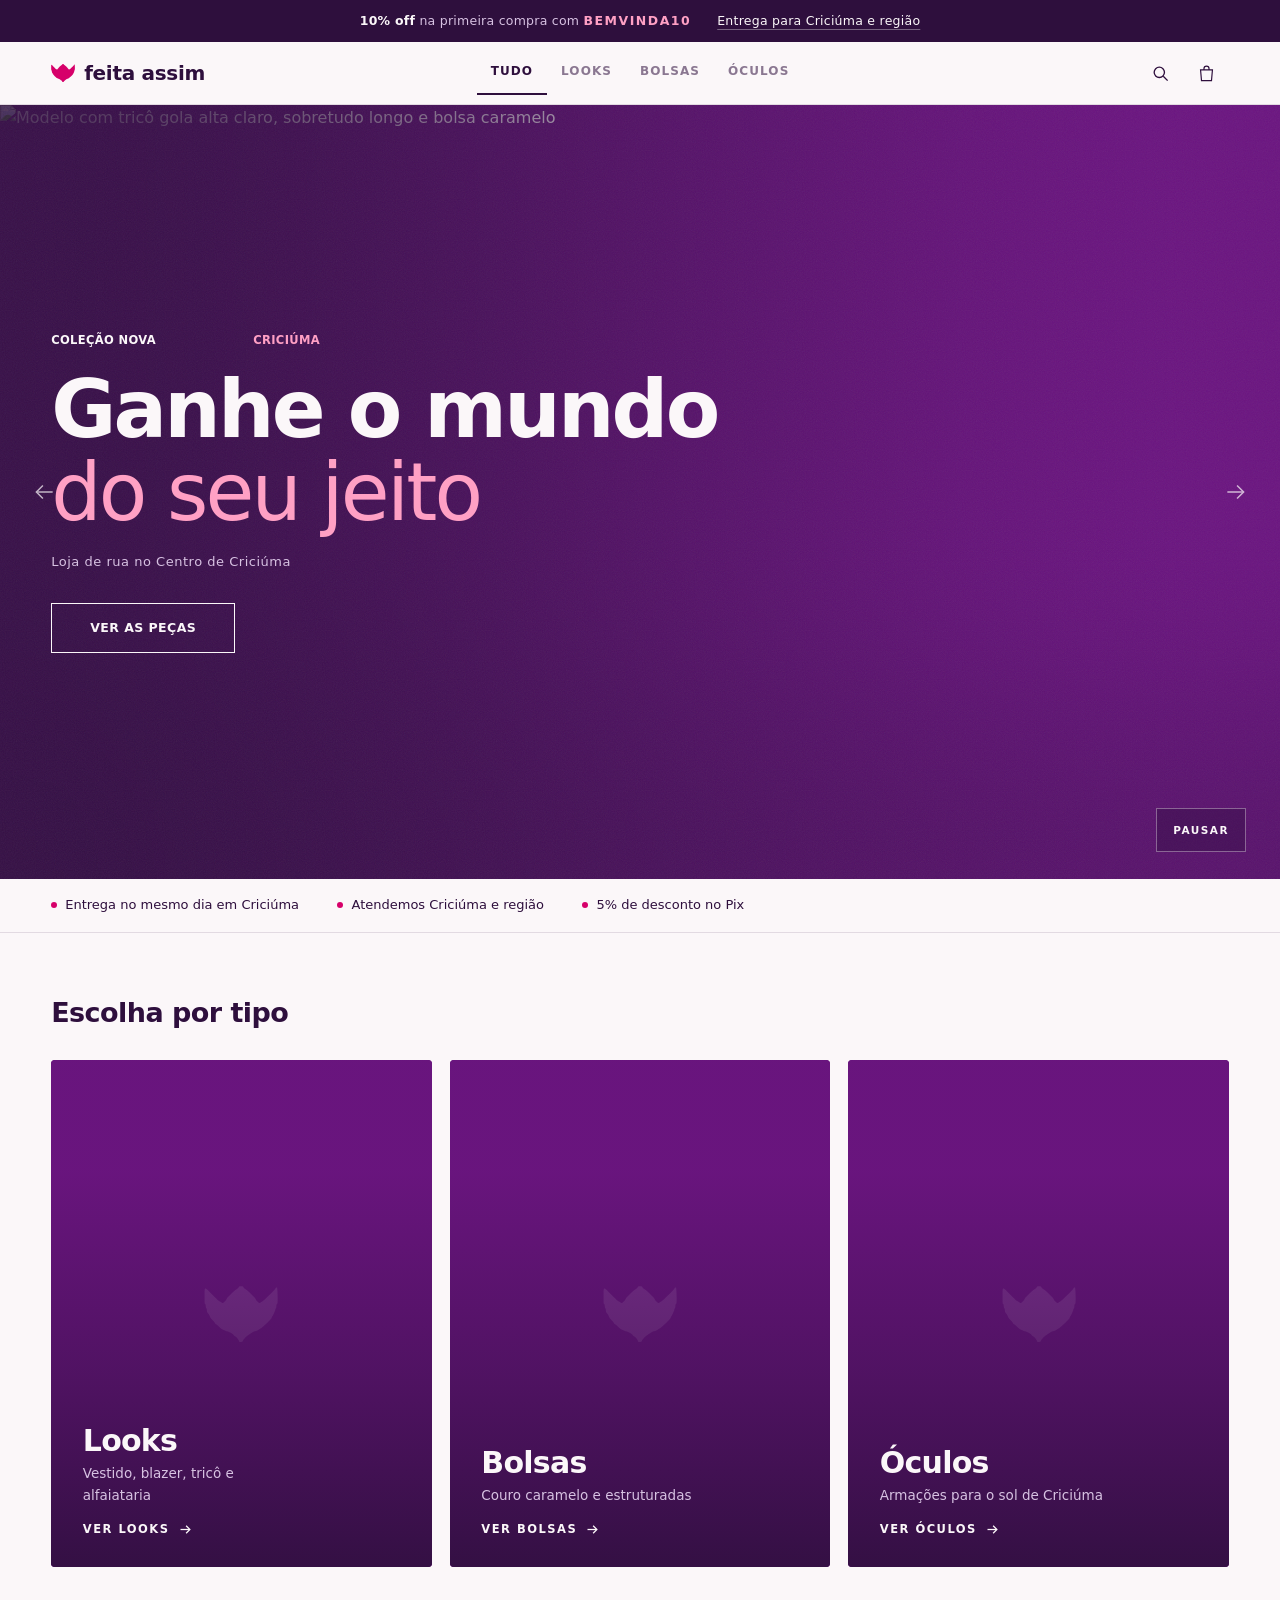
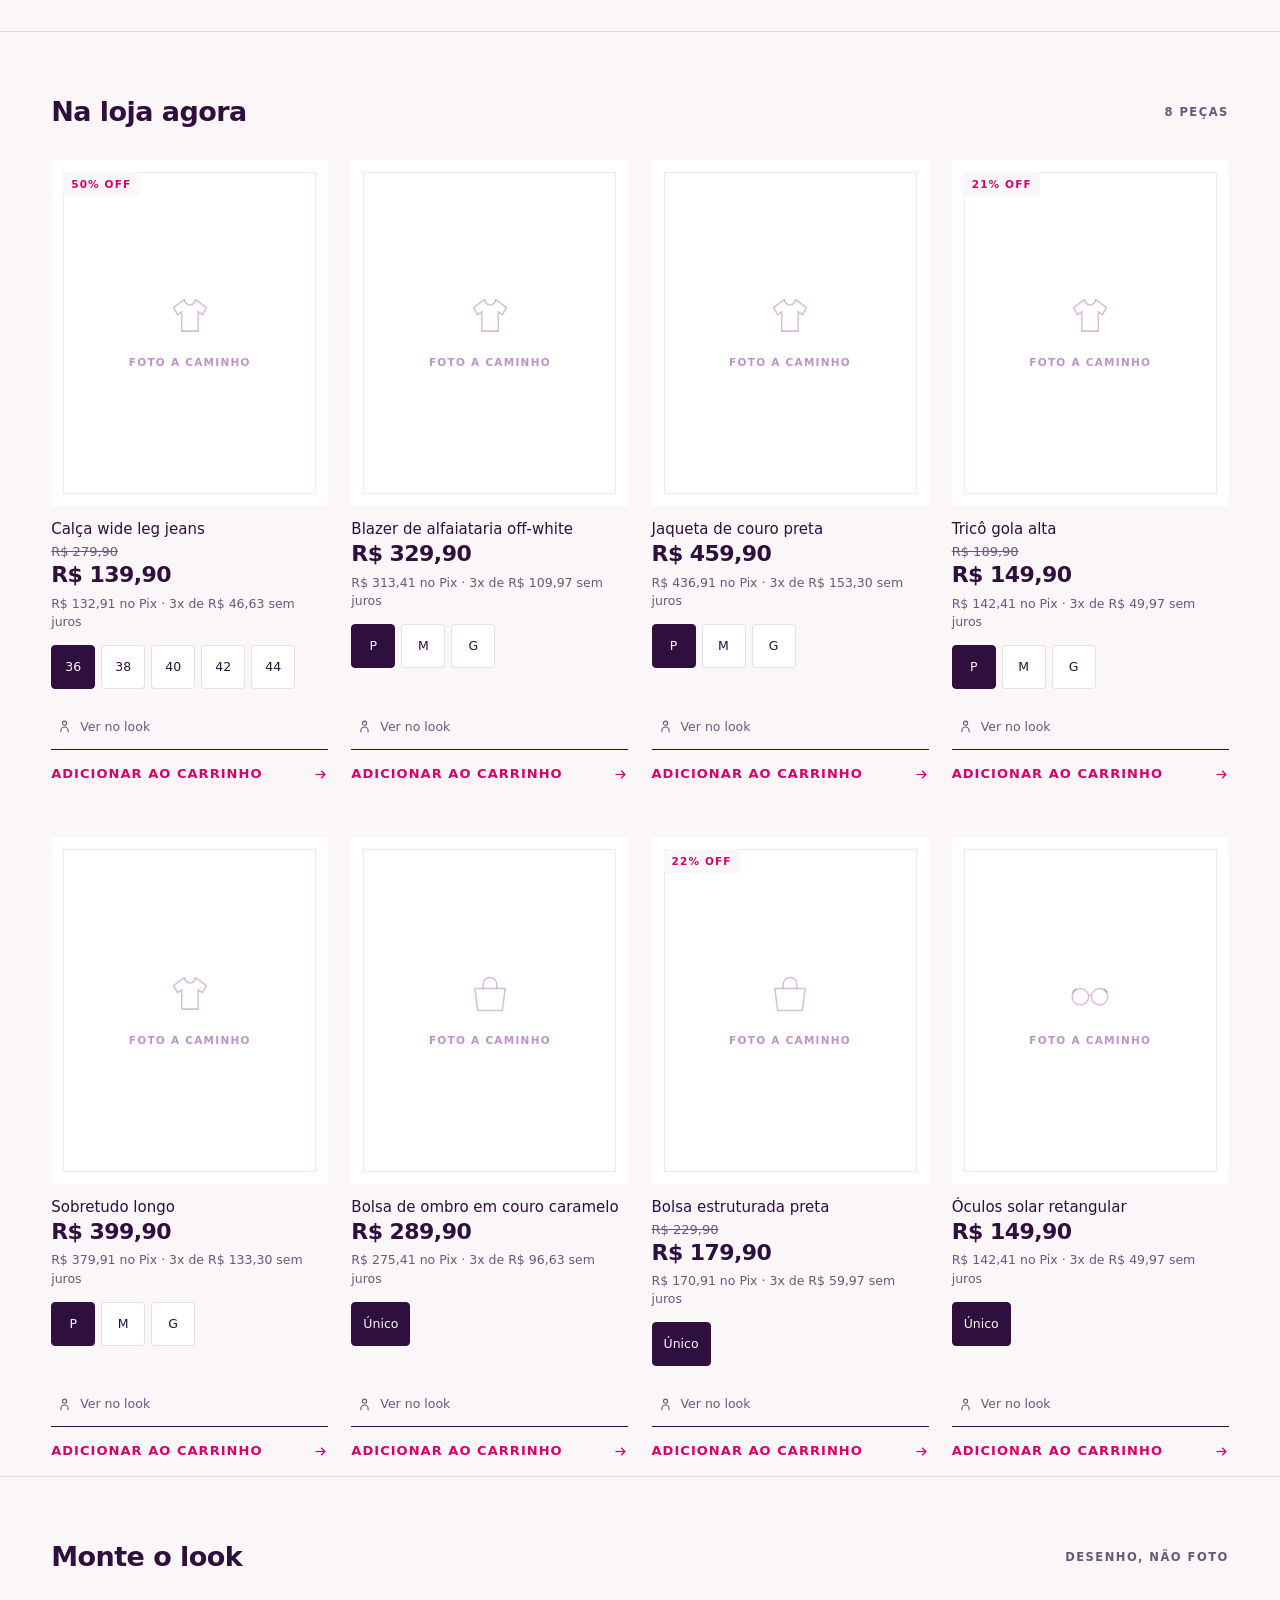
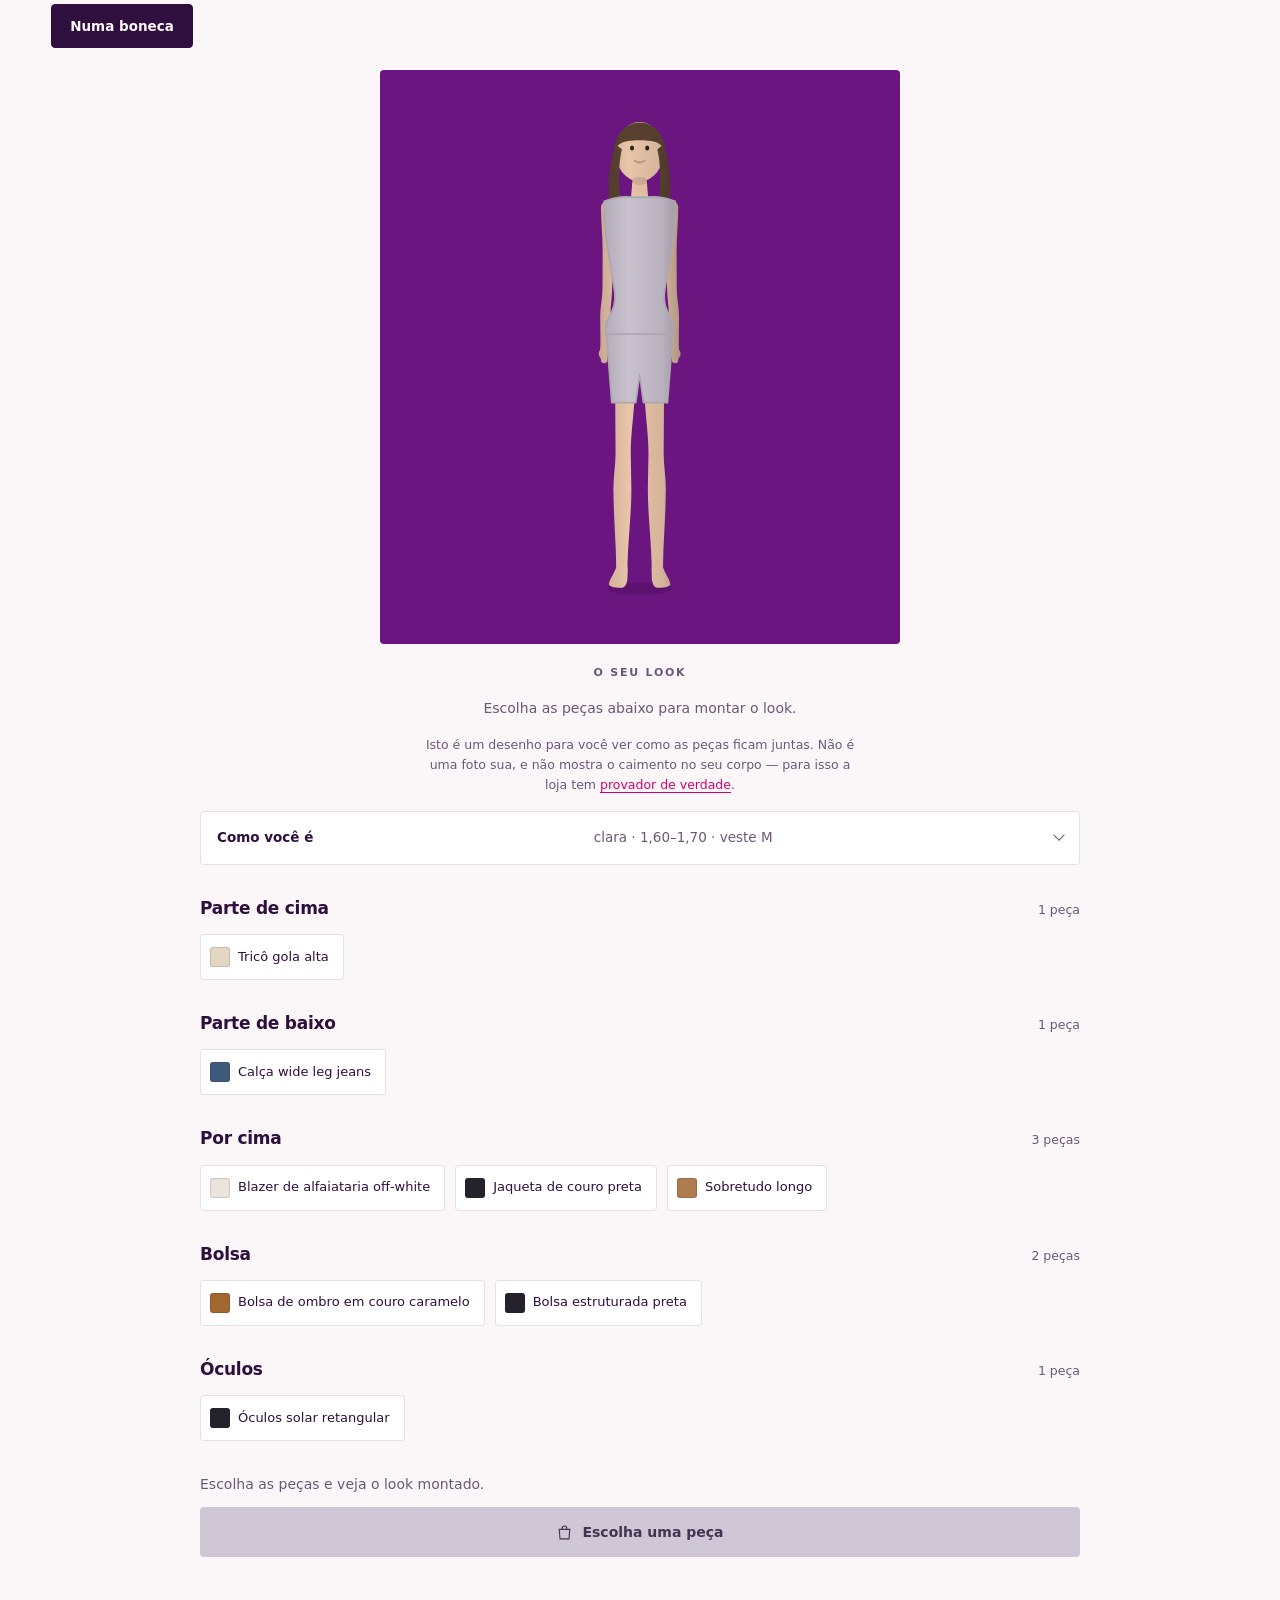
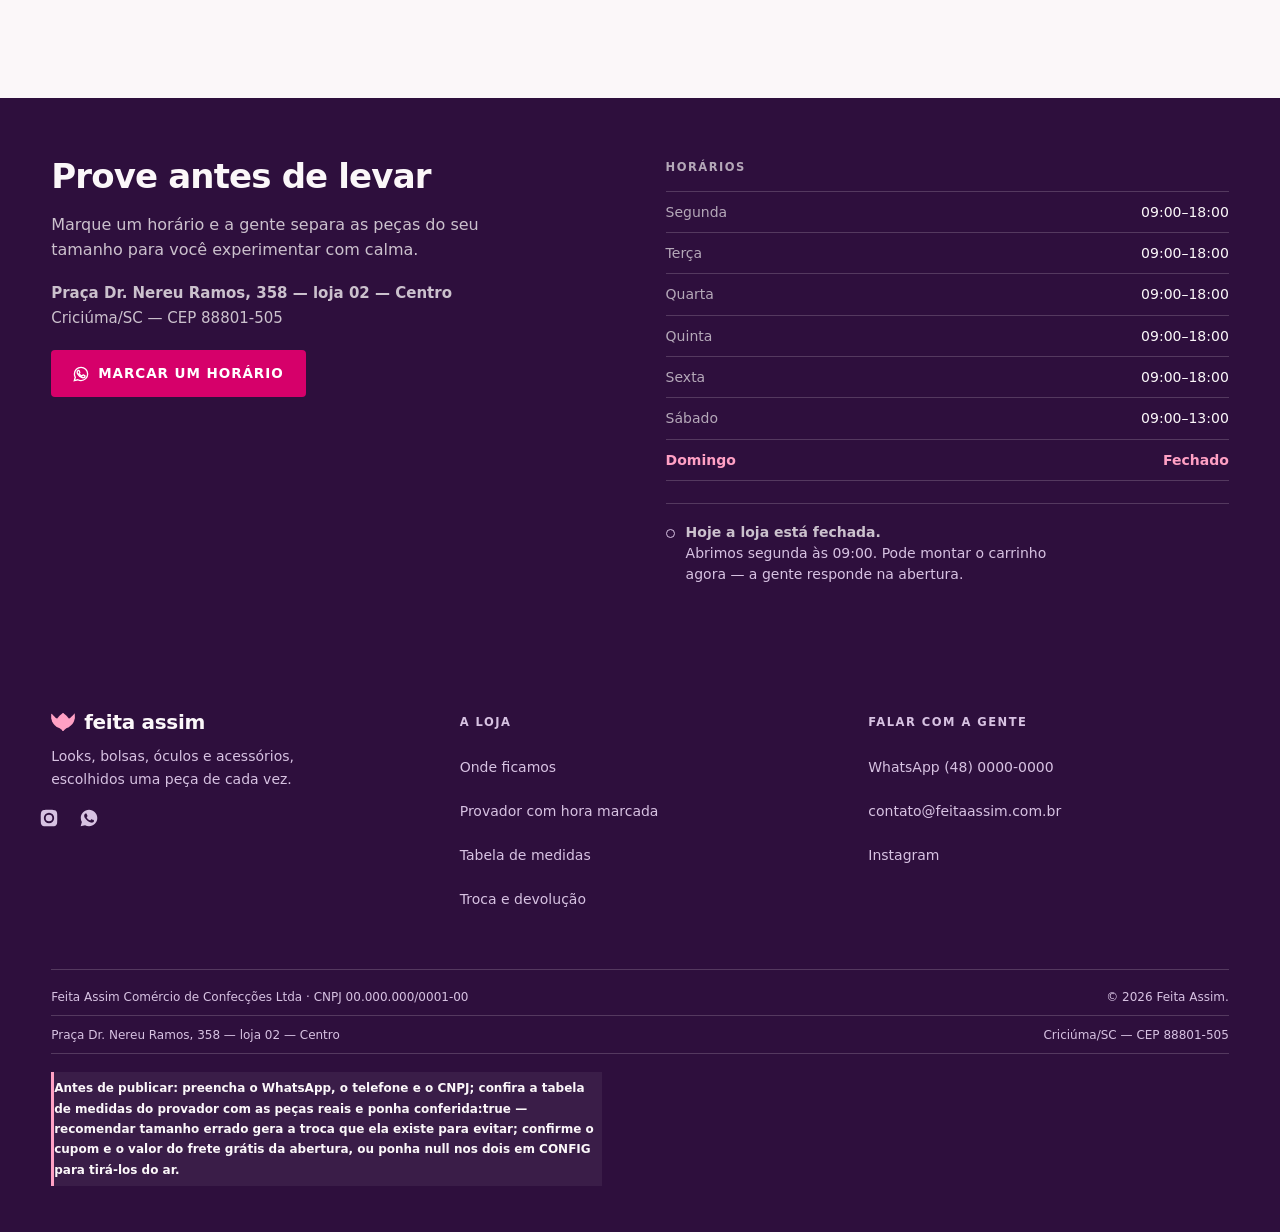
==== commit f9675b48: "A boneca vira gente, e a peça leva direto até ela O que fazia a figura não parecer gente era silhuet" ====
--- a/index.html
+++ b/index.html
@@ -423,6 +423,21 @@
 .marcar:hover{color:var(--tinta);}
 .marcar svg{width:15px;height:15px;stroke:currentColor;fill:none;stroke-width:2;flex:none;}
 
+/* Ação secundária do cartão: leva a peça para o provador. Um cartão só
+   pode ter UM botão principal, e aqui o principal é comprar — então esta
+   fica menor, cinza, sem o traço de cima que separa o de comprar.
+   O margin:auto muda de dono: quem empurra tudo para o fim do cartão passa
+   a ser ela, e o "adicionar" cola embaixo. */
+.peca__provar{
+  margin:auto 0 0;min-height:44px;width:100%;
+  display:flex;align-items:center;gap:8px;
+  font-size:12.5px;color:var(--cinza);text-align:left;
+  transition:color var(--t);
+}
+.peca__provar + .marcar{margin-top:0;}
+.peca__provar:hover{color:var(--tinta);}
+.peca__provar svg{width:15px;height:15px;stroke:currentColor;fill:none;stroke-width:1.8;flex:none;}
+
 .vazio-busca{
   grid-column:1/-1;padding:34px 0;font-size:15px;color:var(--cinza);max-width:46ch;
 }
@@ -1248,6 +1263,7 @@
   <symbol id="lupa" viewBox="0 0 24 24"><circle cx="10.5" cy="10.5" r="6.5"/><line x1="15.5" y1="15.5" x2="21" y2="21"/></symbol>
   <symbol id="sacola" viewBox="0 0 24 24"><path d="M4.5 7.5h15l-1.2 13.5H5.7z"/><path d="M8.8 7.5V6a3.2 3.2 0 016.4 0v1.5"/></symbol>
   <symbol id="seta" viewBox="0 0 24 24"><line x1="4" y1="12" x2="19" y2="12"/><polyline points="13,6 19,12 13,18"/></symbol>
+  <symbol id="manequim" viewBox="0 0 24 24"><circle cx="12" cy="6.6" r="3.3"/><path d="M6.2 21v-2.4a5.8 5.8 0 0111.6 0V21"/></symbol>
   <symbol id="xis" viewBox="0 0 24 24"><line x1="6" y1="6" x2="18" y2="18"/><line x1="18" y1="6" x2="6" y2="18"/></symbol>
 </svg>
 
@@ -1314,7 +1330,7 @@
 
     <section class="prova dentro" id="prova" aria-labelledby="tit-prova" hidden>
       <div class="pecas__cab">
-        <h2 id="tit-prova">Monte o look</h2>
+        <h2 id="tit-prova" tabindex="-1">Monte o look</h2>
         <span class="etiqueta" id="prova-selo">Desenho, não foto</span>
       </div>
 
@@ -1331,7 +1347,7 @@
 
       <div class="prova__grade">
         <div class="prova__palco" id="prova-palco">
-          <svg class="boneca" id="boneca" viewBox="44 12 132 446"
+          <svg class="boneca" id="boneca" viewBox="44 12 132 412"
                role="img" aria-labelledby="boneca-desc"></svg>
 
           <!-- a foto de verdade, para comparar com o resultado -->
@@ -2226,8 +2242,22 @@
         '<button class="tamanho" type="button" aria-pressed="'+(j===0)+'" data-tam="'+escapar(t)+'">'+escapar(t)+'</button>'
       ).join("")+
     '</div>'+
+    (vestivel(p)
+      ? '<button class="peca__provar" type="button" '+
+          'aria-label="Ver '+escapar(p.nome)+' no look">'+
+          '<svg aria-hidden="true"><use href="#manequim"/></svg>Ver no look</button>'
+      : "")+
     '<button class="marcar" type="button">Adicionar ao carrinho <svg aria-hidden="true"><use href="#seta"/></svg></button>'+
   '</article>';
+}
+
+/* Peça que sabe se vestir. É o MESMO teste que o provador faz para montar
+   as prateleiras — se divergissem, o botão prometeria uma peça que o
+   provador não sabe desenhar, e a pessoa chegaria lá numa boneca sem
+   nada. Provador desligado no CONFIG: botão nenhum. */
+function vestivel(p){
+  const cfg = CONFIG.provador || {};
+  return !!(cfg.ligado && p && p.molde);
 }
 
 let filtro = "Tudo", termo = "";
@@ -2285,6 +2315,13 @@
     el.querySelector(".marcar").addEventListener("click", () => {
       const tam = el.querySelector('.tamanho[aria-pressed="true"]').dataset.tam;
       por(p, tam);
+    });
+    /* O provador vive dentro do próprio fecho, e é bom que continue assim.
+       O recado vai por evento: se ele estiver desligado ninguém escuta —
+       e aí o botão nem chegou a ser desenhado. */
+    const irProvar = el.querySelector(".peca__provar");
+    if(irProvar) irProvar.addEventListener("click", () => {
+      document.dispatchEvent(new CustomEvent("feita:provar", {detail:{ref: p.ref}}));
     });
   });
 }
@@ -2586,12 +2623,20 @@
      isso responde é "o que mudou de verdade?" — e só faz sentido existir
      enquanto houver as duas coisas para comparar. */
   let comparando = false;
-  const VIEWBOX_BONECA = "44 12 132 446";
+  const VIEWBOX_BONECA = "44 12 132 412";
 
   /* ── geometria ──────────────────────────────────────────────
      Um corpo só, com dois parâmetros: L estica a perna (altura) e W
      alarga o corpo (manequim). Todo molde lê estas medidas, então peça
      nova entra sem recalcular nada. */
+  /* A perna encurtou. A figura tinha 8,6 cabeças de altura — proporção de
+     ILUSTRAÇÃO DE MODA, que é justamente onde ela deixava de parecer gente:
+     ombro-a-quadril já estava certo (2,2 cabeças), o que esticava era só a
+     perna. Com 186 em vez de 216 a figura fecha em 8 cabeças, que é uma
+     mulher alta de verdade em vez de um croqui.
+
+     Mexer aqui basta: as calças, a saia e o sobretudo saem todos de TY e
+     de QY, então encurtam junto sozinhos. */
   function medidas(){
     const L = (cfg.alturas && cfg.alturas[altura] ? cfg.alturas[altura].escala : 1);
     const W = [0.92,1,1.08,1.16][manequim] || 1;
@@ -2599,8 +2644,8 @@
     return {
       L, W, OY, CY, QY,
       Ox: 27*W, Cx: 18.5*W, Qx: 26*W,
-      JY: QY + 108*L,
-      TY: QY + 216*L,
+      JY: QY + 92*L,      /* joelho a meio caminho do quadril ao chão */
+      TY: QY + 186*L,
       cx: 110
     };
   }
@@ -2716,6 +2761,89 @@
     const escolhido = cabeloIdx >= 0 && cfg.cabelos && cfg.cabelos[cabeloIdx];
     return {pele: corSegura(bruto.pele, "#C99368"),
             cabelo: corSegura(escolhido ? escolhido.cor : bruto.cabelo, "#3A2A20")};
+  }
+
+  /* ── UM MEMBRO COM CINTURA ────────────────────────────────────
+     Braço e perna eram traço de largura única, de cima a baixo: cano, não
+     gente. O olho lê isso antes de ler qualquer outra coisa, e sombra
+     nenhuma conserta — o que denuncia é a SILHUETA, e é ela que muda aqui.
+
+     Cada membro virou um contorno fechado: desce por um lado, arredonda a
+     ponta, volta pelo outro. Os nós carregam a meia-largura em cada
+     altura, e é dela que sai a forma — coxa cheia no quadril, joelho
+     estreito, barriga da perna, tornozelo fino.
+
+     As alças das curvas ficam na vertical de propósito: membro é quase
+     vertical, e alça vertical mantém a transição macia sem inventar
+     barriga onde o corpo não tem. */
+  function suave(pts){
+    let d = "M "+n(pts[0][0])+","+n(pts[0][1]);
+    for(let i = 1; i < pts.length; i++){
+      const a = pts[i-1], b = pts[i], dy = (b[1]-a[1])/3;
+      d += " C "+n(a[0])+","+n(a[1]+dy)+" "+n(b[0])+","+n(b[1]-dy)+" "+n(b[0])+","+n(b[1]);
+    }
+    return d;
+  }
+
+  /* nós = [{x,y,w}] do alto para a ponta; AS DUAS pontas fecham em arco.
+     O alto também: fechado em linha reta, o braço ganhava um degrau no
+     ombro — a primeira versão tinha isso e o corte aparecia de longe.
+     Redondo em cima, ele lê como deltoide e some por baixo do tronco. */
+  function membro(nos){
+    const p = nos[0], f = nos[nos.length-1];
+    const volta = suave(nos.map(q => [q.x + q.w, q.y]).reverse()).replace(/^M[^C]*/, "");
+    return '<path d="'+suave(nos.map(q => [q.x - q.w, q.y]))+
+      " A "+n(f.w)+","+n(f.w)+" 0 0 0 "+n(f.x + f.w)+","+n(f.y)+
+      volta+
+      " A "+n(p.w)+","+n(p.w)+" 0 0 0 "+n(p.x - p.w)+","+n(p.y)+
+      ' Z"/>';
+  }
+
+  /* s = -1 esquerda, +1 direita. Larguras em meia-medida, já no manequim. */
+  function pernaDe(m, s){
+    const {cx,QY,JY,TY,W} = m;
+    return membro([
+      {x: cx + s*10,   y: QY - 6,                   w: 8.5*W},
+      {x: cx + s*11.6, y: QY + (JY-QY)*0.45,        w: 7.7*W},
+      {x: cx + s*13,   y: JY,                       w: 6.0*W},
+      {x: cx + s*13.6, y: JY + (TY-JY)*0.30,        w: 7.1*W},
+      {x: cx + s*14,   y: TY,                       w: 4.4*W}
+    ]);
+  }
+
+  function bracoDe(m, s, ate){
+    const {cx,OY,CY,Ox,Cx,Qx,QY,W} = m;
+    const fim = ate || (QY + 10);
+    const yO = OY + 7, yC = CY - 4;
+    return membro([
+      {x: cx + s*(Ox-2),  y: yO - 3,                w: 5.5*W},
+      {x: cx + s*(Ox-2.4),y: yO + (yC-yO)*0.5,      w: 4.6*W},
+      {x: cx + s*(Cx+7),  y: yC,                    w: 3.8*W},
+      {x: cx + s*(Cx+8.6),y: yC + (fim-yC)*0.45,    w: 4.0*W},
+      {x: cx + s*(Qx+2),  y: fim,                   w: 2.9*W}
+    ]);
+  }
+
+  /* A mão faltava inteira: o braço acabava numa ponta redonda, e braço sem
+     mão é o detalhe que mais grita "manequim". */
+  function maoDe(m, s, ate){
+    const {cx,Qx,QY,W} = m;
+    const y = (ate || (QY + 10)) - 1, x = cx + s*(Qx+2);
+    return membro([
+      {x, y,          w: 3.0*W},
+      {x: x + s*0.7, y: y + 4.4, w: 3.7*W},
+      {x, y: y + 9.4, w: 2.5*W}
+    ]);
+  }
+
+  function peDe(m, s){
+    const {cx,TY,W} = m;
+    const x = cx + s*14, y = TY, a = 4.4*W;
+    return '<path d="M '+n(x + s*a)+','+n(y-4)+
+      ' C '+n(x + s*7.2)+','+n(y+3.4)+' '+n(x + s*10)+','+n(y+6)+' '+n(x + s*10.2)+','+n(y+9.2)+
+      ' C '+n(x + s*10.2)+','+n(y+11.6)+' '+n(x + s*4.4)+','+n(y+12.3)+' '+n(x)+','+n(y+12.1)+
+      ' C '+n(x - s*2.9)+','+n(y+11.9)+' '+n(x - s*3.9)+','+n(y+8.6)+' '+n(x - s*a)+','+n(y+5)+
+      ' L '+n(x - s*a)+','+n(y-4)+' Z"/>';
   }
 
   /* ── PENTEADOS ────────────────────────────────────────────────
@@ -2769,7 +2897,6 @@
     const bruto = tons();
     const {cx,OY,CY,QY,Ox,Cx,Qx,JY,TY,W} = m;
     const t = {pele: pintar(bruto.pele, cx), cabelo: pintar(bruto.cabelo, cx)};
-    const bracoW = n(9.5*W), pernaW = n(15*W);
     /* Com a cabeça recortada da foto, o cabelo desenhado não é ajuda: as
        mechas dele apareceriam ao lado do cabelo dela, e duas cabeleiras na
        mesma cabeça é pior do que nenhuma. A cabeça em elipse continua,
@@ -2778,25 +2905,24 @@
     const semRecorte = !(modo === "foto" && avatarLocal && avatarLocal.recorte);
     const molde = MOLDES_CABELO[penteado] || MOLDES_CABELO[0];
     return (
-      /* pernas e braços são traços de ponta redonda: leem bem em 180px */
-      '<g stroke="'+t.pele+'" fill="none" stroke-linecap="round" stroke-linejoin="round">'+
-        '<polyline stroke-width="'+pernaW+'" points="'+
-          n(cx-10)+','+n(QY)+' '+n(cx-13)+','+n(JY)+' '+n(cx-14)+','+n(TY)+'"/>'+
-        '<polyline stroke-width="'+pernaW+'" points="'+
-          n(cx+10)+','+n(QY)+' '+n(cx+13)+','+n(JY)+' '+n(cx+14)+','+n(TY)+'"/>'+
-        '<polyline stroke-width="'+bracoW+'" points="'+bracoEsq(m)+'"/>'+
-        '<polyline stroke-width="'+bracoW+'" points="'+bracoDir(m)+'"/>'+
-      '</g>'+
-      /* pés */
+      /* Membros e pés primeiro, tronco e cabeça por cima: assim o ombro
+         cobre o alto do braço e o quadril cobre o alto da coxa, que é
+         como as partes se encaixam de verdade. */
       '<g fill="'+t.pele+'">'+
-        '<ellipse cx="'+n(cx-15)+'" cy="'+n(TY+7)+'" rx="7.5" ry="5"/>'+
-        '<ellipse cx="'+n(cx+15)+'" cy="'+n(TY+7)+'" rx="7.5" ry="5"/>'+
-        '<rect x="'+n(cx-6)+'" y="72" width="12" height="26" rx="5"/>'+
+        peDe(m,-1) + peDe(m,1) +
+        pernaDe(m,-1) + pernaDe(m,1) +
+        bracoDe(m,-1) + bracoDe(m,1) +
+        maoDe(m,-1) + maoDe(m,1) +
+        /* pescoço: mais estreito em cima, alargando para os ombros */
+        '<path d="M '+n(cx-5.4)+',70 C '+n(cx-5.6)+',82 '+n(cx-6.6)+',90 '+n(cx-7.6)+',99'+
+          ' L '+n(cx+7.6)+',99 C '+n(cx+6.6)+',90 '+n(cx+5.6)+',82 '+n(cx+5.4)+',70 Z"/>'+
         '<path d="'+tronco(m,0)+'"/>'+
         /* a cabeça da boneca sai de cena quando a dela chega: as duas juntas
            deixavam um anel de pele em volta do cabelo */
         (semRecorte ? '<ellipse cx="'+cx+'" cy="56" rx="19" ry="23.5"/>' : '')+
       '</g>'+
+      /* sombra do queixo no pescoço: sem ela a cabeça fica colada, chapada */
+      (semRecorte ? '<ellipse cx="'+cx+'" cy="79" rx="6.4" ry="3.2" fill="#0000001a"/>' : '')+
       (semRecorte ? rostoDesenhado(cx, bruto.pele) : '')+
       /* cabelo: o penteado escolhido, na cor escolhida */
       (semRecorte ? '<g fill="'+t.cabelo+'">'+molde(cx)+'</g>' : '')
@@ -2833,8 +2959,10 @@
   const MOLDES = {
     trico: (m,c) => manga(m,c,n(12*m.W)) +
       '<path d="'+tronco(m,2.5,m.QY+4)+'" fill="'+c+'" stroke="'+escurecer(c,.8)+'" '+CONTORNO+'/>'+
-      '<rect x="'+n(m.cx-9.5)+'" y="76" width="19" height="22" rx="6" fill="'+c+'" stroke="'+escurecer(c,.8)+'" '+CONTORNO+'/>'+
-      '<rect x="'+n(m.cx-9.5)+'" y="76" width="19" height="5" rx="2.5" fill="#0000001c"/>',
+      /* a gola encolheu junto com o pescoço novo: 19 de largura sobrava
+         dos dois lados e lia como colarinho de gesso */
+      '<rect x="'+n(m.cx-8.6)+'" y="77" width="17.2" height="21" rx="7" fill="'+c+'" stroke="'+escurecer(c,.8)+'" '+CONTORNO+'/>'+
+      '<rect x="'+n(m.cx-8.6)+'" y="77" width="17.2" height="5" rx="2.5" fill="#0000001c"/>',
 
     camisa: (m,c) => manga(m,c,n(12*m.W)) +
       '<path d="'+tronco(m,2.5,m.QY+4)+'" fill="'+c+'" stroke="'+escurecer(c,.8)+'" '+CONTORNO+'/>'+
@@ -3688,16 +3816,44 @@
     if(!p) return;
     /* clicar na peça que já está vestida tira ela: um toque põe, o mesmo tira */
     if(look[vaga] && look[vaga].ref === p.ref) delete look[vaga];
-    else {
-      look[vaga] = p;
-      /* vestido ocupa cima e baixo ao mesmo tempo */
-      if(p.molde === "vestido") delete look.baixo;
-      else if(vaga === "baixo" && look.cima && look.cima.molde === "vestido") delete look.cima;
-    }
+    else vestir(p, vaga);
     atualizar();
     /* com avatar montado, escolher a peça já veste: pedir mais um toque
        depois de a pessoa ter montado o avatar é atrito sem motivo */
     if(modo === "foto" && avatar && !iaOcupado && pecaParaIA()) provarComIA();
+  });
+
+  /* Vestir uma peça, com a regra do vestido junto. Os dois caminhos que
+     vestem — a prateleira daqui e o botão lá da vitrine — passam por
+     aqui, senão um dia discordariam sobre o que fazer com o vestido. */
+  function vestir(p, vaga){
+    look[vaga] = p;
+    /* vestido ocupa cima e baixo ao mesmo tempo */
+    if(p.molde === "vestido") delete look.baixo;
+    else if(vaga === "baixo" && look.cima && look.cima.molde === "vestido") delete look.cima;
+  }
+
+  /* ── VIR DA VITRINE DIRETO PARA O LOOK ────────────────────────
+     O botão "Ver no look" no cartão da peça manda um evento; aqui ele
+     vira a peça vestida e a rolagem até o provador.
+
+     A rolagem lê prefers-reduced-motion na mão porque
+     scrollIntoView({behavior:"smooth"}) ignora a preferência — quem pediu
+     menos movimento recebe um salto seco. E o FOCO vai junto: sem isso,
+     quem navega por teclado ou leitor de tela continuaria lá em cima na
+     vitrine, com a tela mostrando outra coisa. */
+  document.addEventListener("feita:provar", e => {
+    const ref = e.detail && e.detail.ref;
+    const p = vestiveis.find(x => x.ref === ref);
+    if(!p) return;
+    const vaga = (VAGAS.find(v => v.moldes.indexOf(p.molde) >= 0) || {}).id;
+    if(!vaga) return;
+    vestir(p, vaga);
+    atualizar();
+    const quieto = window.matchMedia("(prefers-reduced-motion: reduce)").matches;
+    secao.scrollIntoView({behavior: quieto ? "auto" : "smooth", block: "start"});
+    const tit = $("#tit-prova");
+    if(tit) tit.focus({preventScroll:true});
   });
 
   $("#prova-limpar").addEventListener("click", () => {
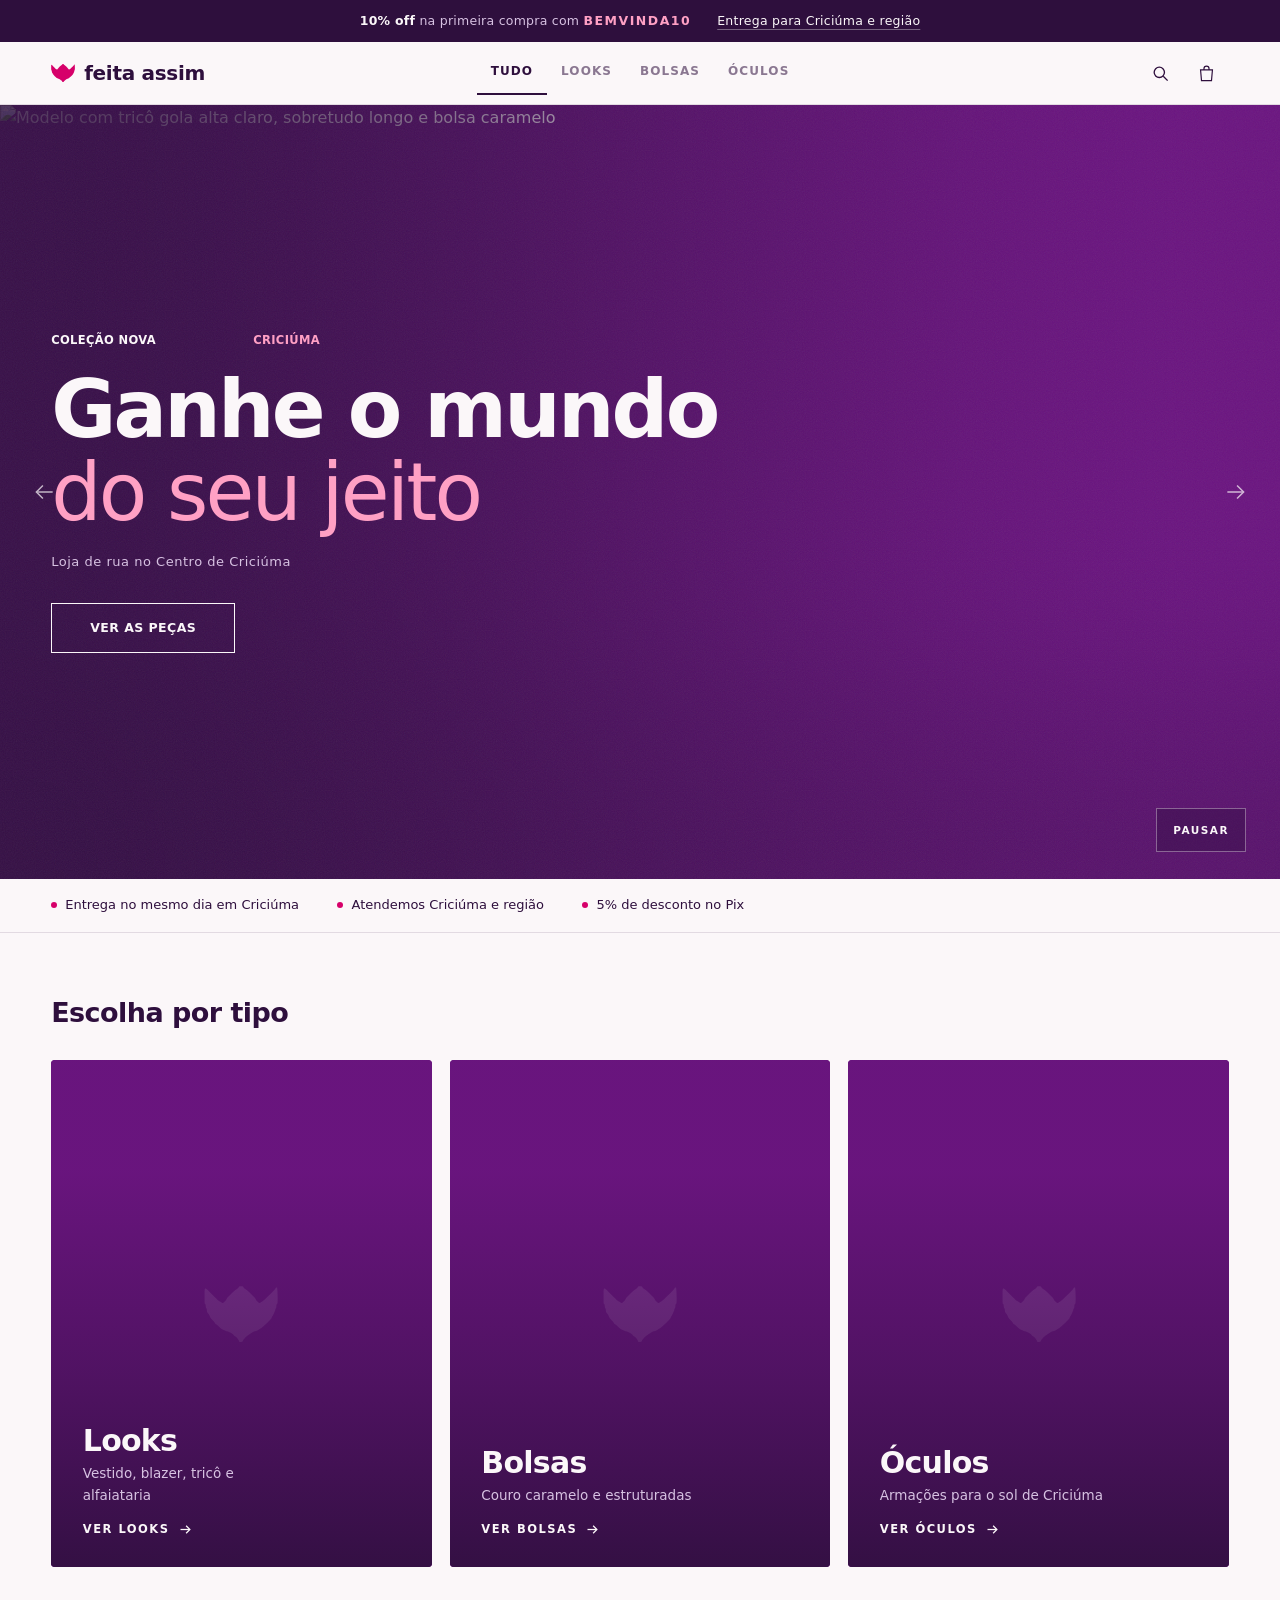
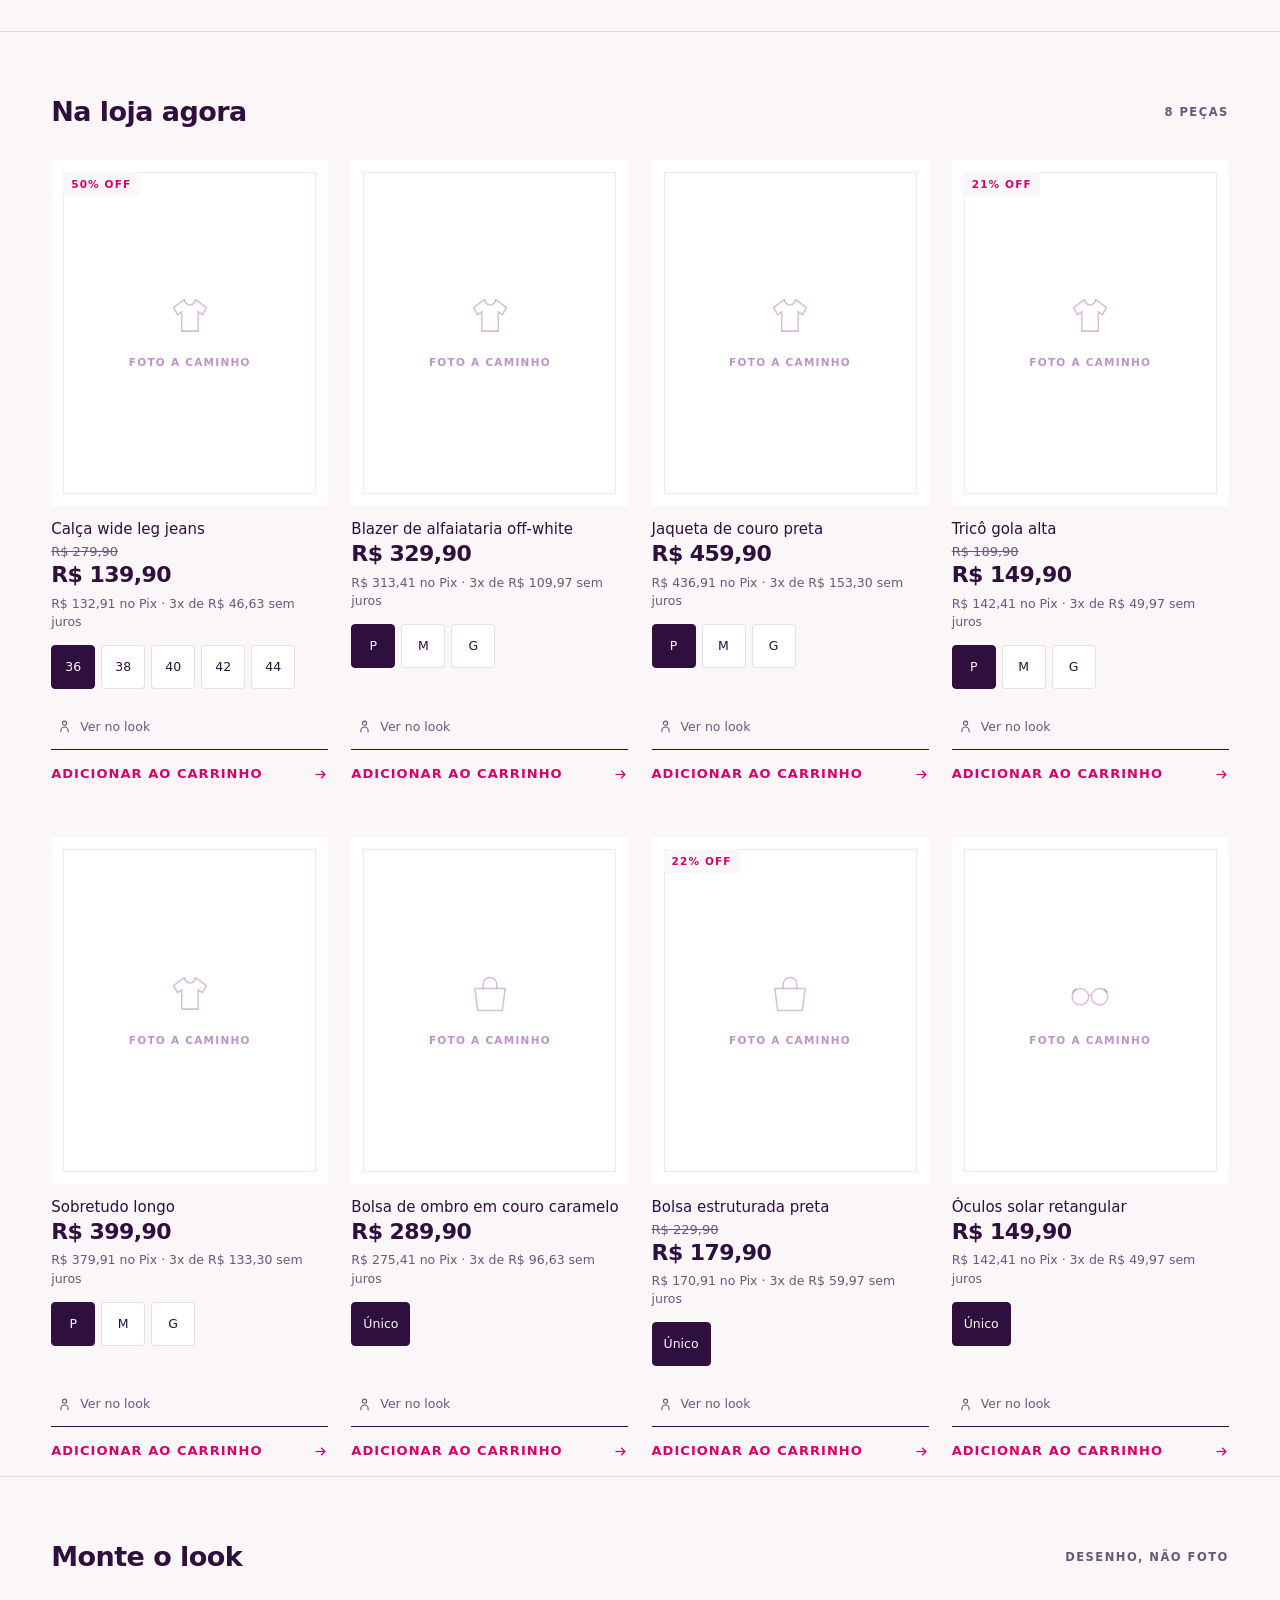
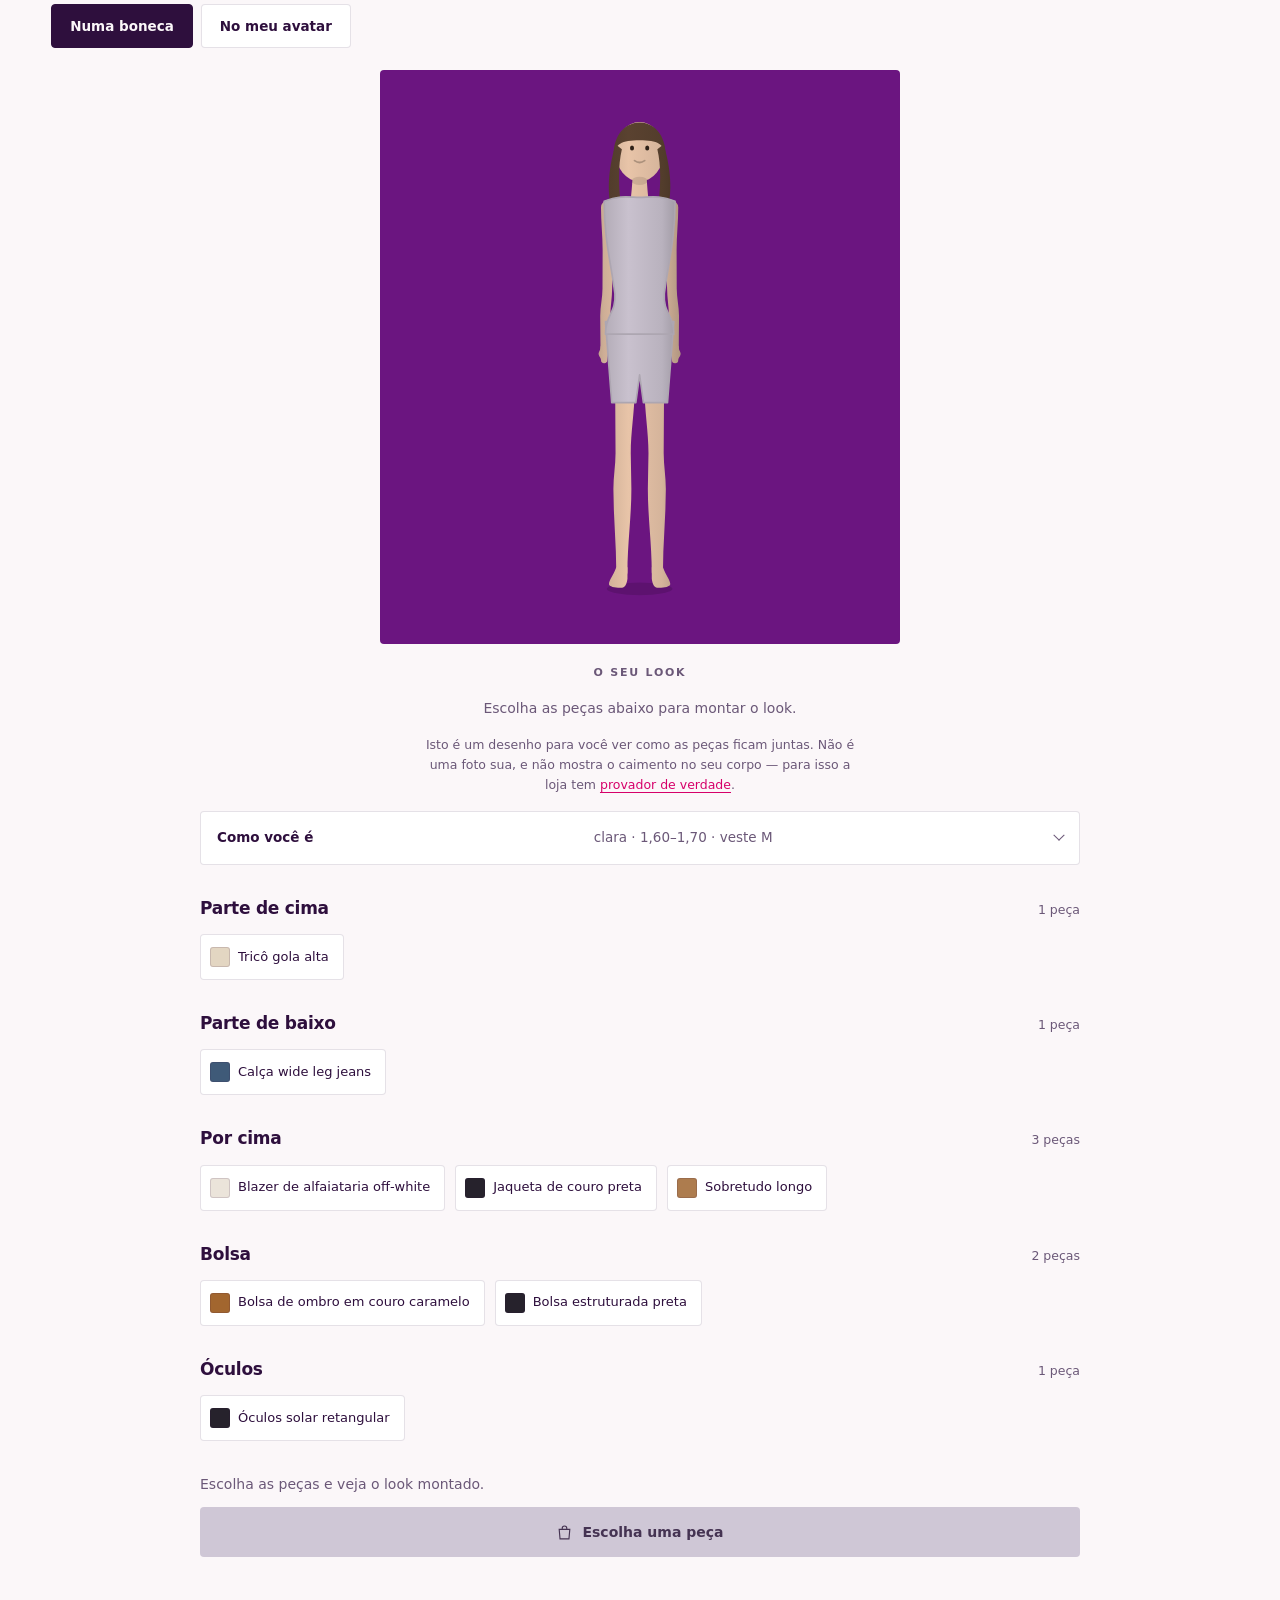
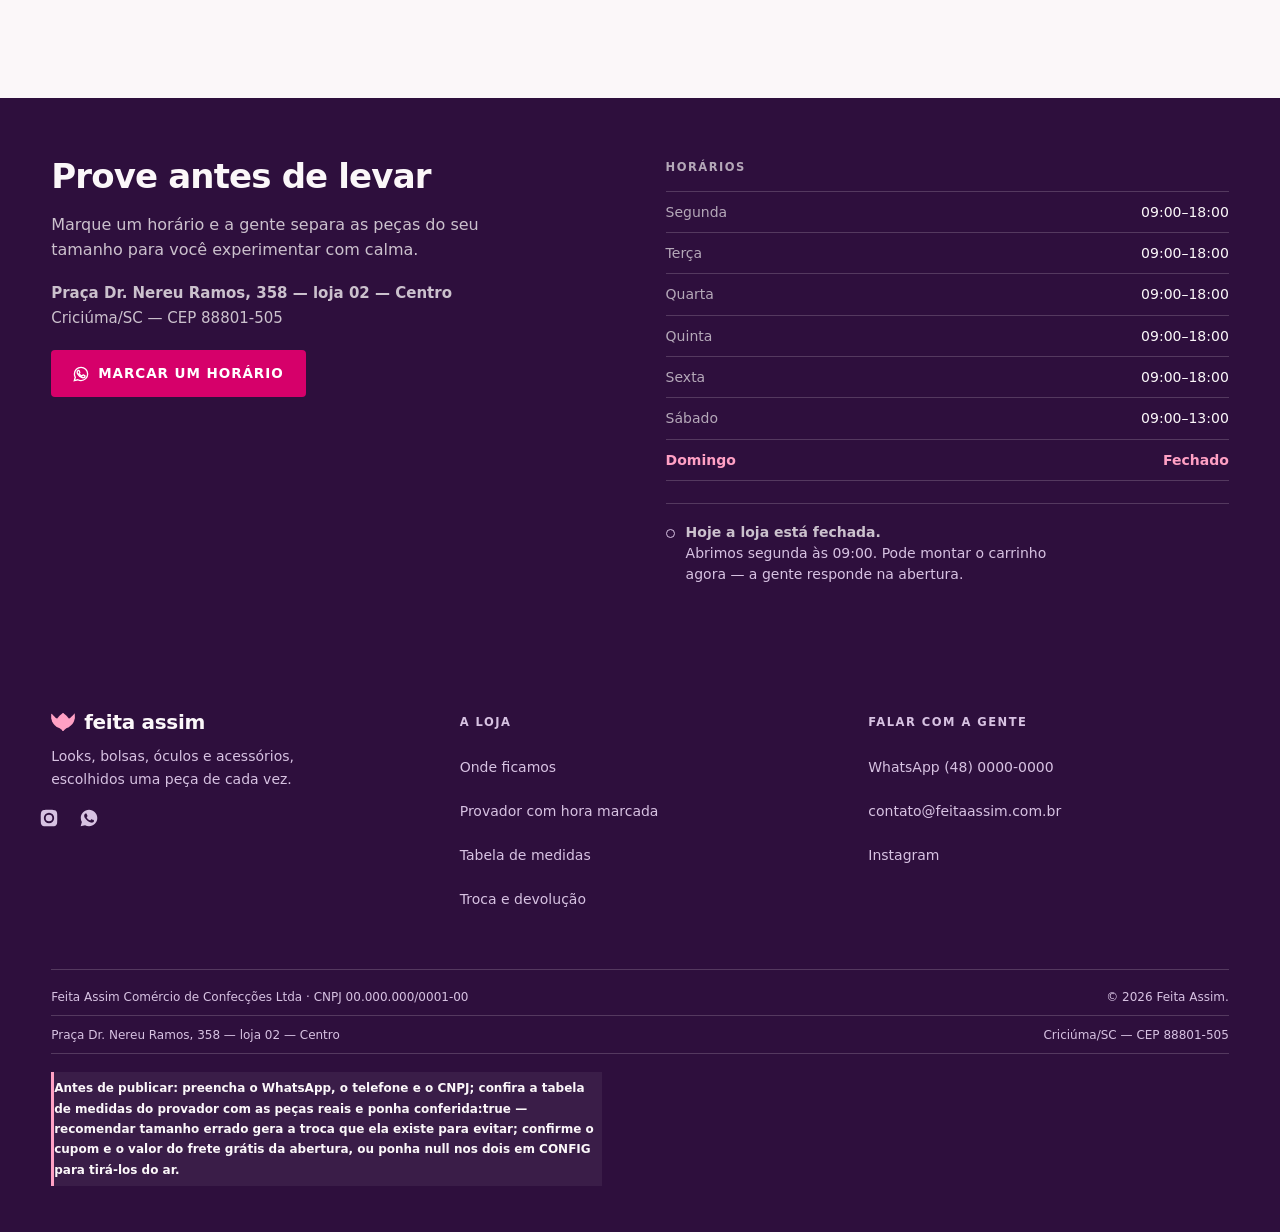
==== commit 3f6f77c2: "Liga o provador com IA: AVATAR_DESLIGADO volta a false Pedido explícito da loja, depois de configura" ====
--- a/index.html
+++ b/index.html
@@ -1840,6 +1840,25 @@
        vestida por um modelo de inteligência artificial, e o resultado
        parece uma fotografia.
 
+       TRÊS FORNECEDORES POSSÍVEIS, escolhidos sozinhos pela chave que
+       existir na Vercel — não tem nada para escolher aqui no CONFIG:
+         • GEMINI_KEY → chama a API do Google direto, sem intermediário.
+           Se você já paga o Google AI Pro (a assinatura de ~US$ 20/mês),
+           esta é a que aproveita isso: ela vem com US$ 10/mês em créditos
+           de nuvem usáveis direto aqui, o que pode zerar o custo do
+           provador até esse limite.
+         • OPENROUTER_KEY → chama o mesmo tipo de modelo de imagem do
+           Google (Gemini), só que através da OpenRouter.
+         • FASHN_KEY → o caminho original, um modelo feito especificamente
+           para vestir roupa em gente.
+       Se houver mais de uma chave, a ordem de prioridade é GEMINI_KEY,
+       depois OPENROUTER_KEY, depois FASHN_KEY. O comentário no topo de
+       `api/provar.js` explica a diferença de qualidade entre os três —
+       resumo: a FASHN tende a acertar mais na primeira tentativa porque só
+       faz isso; o Gemini (direto ou via OpenRouter) é o mesmo modelo por
+       baixo, mais barato — ou de graça até o crédito do Pro acabar — com
+       resultado que varia um pouco mais.
+
        O preço é literal: cada imagem gerada é cobrada pelo fornecedor.
 
        O TETO DO MÊS é o que transforma isso num número que você escolhe.
@@ -1848,11 +1867,16 @@
 
            quanto você aceita gastar  ÷  preço da imagem  =  TETO_MES
 
-       Com o preço que eu vi quando montei isto, US$ 0,075 por imagem:
-           US$ 10/mês  → TETO_MES = 133
-           US$ 15/mês  → TETO_MES = 200   (é o padrão, se você não puser nada)
-           US$ 30/mês  → TETO_MES = 400
-       Confira o preço no site da FASHN antes de fechar o número.
+       Preços que eu vi quando montei isto (CONFIRA no site do fornecedor
+       antes de fechar o número — isso muda sem aviso):
+           Gemini direto (Google AI Studio)        ≈ US$ 0,04 por imagem
+             (ou de graça, dentro do crédito mensal do Google AI Pro)
+           OpenRouter (Gemini, modelo de imagem)   ≈ US$ 0,04 a US$ 0,07 por imagem
+           FASHN (modelo específico de try-on)     ≈ US$ 0,075 por imagem
+       Com US$ 0,06 por imagem, por exemplo:
+           US$ 10/mês  → TETO_MES = 166
+           US$ 15/mês  → TETO_MES = 250   (é o padrão, se você não puser nada)
+           US$ 30/mês  → TETO_MES = 500
 
        Batido o teto, o provador com IA para até o mês virar — e o de graça
        assume, sem erro na tela. Ninguém fica sem provador.
@@ -1860,21 +1884,23 @@
        E o teto só é RÍGIDO de verdade com o Upstash configurado (o plano de
        graça dá conta). Sem ele, cada instância da função tem o seu contador
        e o teto vira estimativa. A trava que nunca falha continua sendo uma:
-       compre crédito PRÉ-PAGO limitado na FASHN.
-
-       E repare que os dois caminhos NÃO CONVIVEM na mesma tela: ligar este
-       aqui TROCA o provador do rosto encaixado pelo da IA. O que era uma
-       foto vira quatro, o encaixe local sai de cena e passa a valer o
-       consentimento antes de cada envio. Desligar devolve tudo como está
-       hoje, sem perder nada.
+       compre crédito PRÉ-PAGO limitado — no Google AI Studio, na
+       OpenRouter ou na FASHN, qualquer uma das três.
+
+       E repare que os dois caminhos (IA e o desenho de graça) NÃO CONVIVEM
+       na mesma tela: ligar este aqui TROCA o provador do rosto encaixado
+       pelo da IA. O que era uma foto vira quatro, o encaixe local sai de
+       cena e passa a valer o consentimento antes de cada envio. Desligar
+       devolve tudo como está hoje, sem perder nada.
 
        Desligado enquanto `endpoint` estiver vazio, e o botão nem aparece.
 
        O intermediário é `api/provar.js`, e ele sobe junto com o site na
        Vercel. Não há comando para rodar nem segunda conta para criar: falta
-       só pôr a chave da FASHN nas variáveis de ambiente do projeto, em
-       Settings → Environment Variables → FASHN_KEY. O LEIA-ME da pasta
-       `servidor/` tem o passo a passo e as variáveis opcionais.
+       só pôr UMA das três chaves nas variáveis de ambiente do projeto, em
+       Settings → Environment Variables → GEMINI_KEY, OPENROUTER_KEY ou
+       FASHN_KEY. O LEIA-ME da pasta `servidor/` tem o passo a passo e as
+       variáveis opcionais.
 
        ATENÇÃO, E ISTO É O MAIS IMPORTANTE DESTE BLOCO: com a IA ligada, a
        foto da cliente PASSA A SAIR DO APARELHO. Ela vai para a empresa que
@@ -1904,7 +1930,9 @@
 
          Para desligar, ponha "" de volta. Nada mais muda. */
       endpoint: "/api/provar",
-      fornecedor: "FASHN",
+      /* só documentação — nada no site lê este campo. Ele muda sozinho
+         conforme a chave que estiver na Vercel: ver o topo de provar.js */
+      fornecedor: "Gemini direto, OpenRouter ou FASHN — decide a chave na Vercel",
       guarda: "Confirme com o fornecedor por quanto tempo a imagem fica guardada."
     },
 
@@ -2604,7 +2632,7 @@
      Apagar o código teria sido mais rápido de escrever, mas mais caro de
      desfazer — e "tire a função" não é a mesma coisa que "apague o
      trabalho". Se um dia a loja quiser de volta, ele está pronto. */
-  const AVATAR_DESLIGADO = true;
+  const AVATAR_DESLIGADO = false;
 
   /* modo foto */
   let modo = "boneca";
@@ -4024,7 +4052,7 @@
         erro(d.mensagem || d.erro || "Não deu para montar o avatar agora.");
         return;
       }
-      const pronto = await esperarIA(d.id, "avatar");
+      const pronto = await resultadoIA(d, "avatar");
       if(!pronto) return;
       avatar = pronto; avatarVestido = null;
       iaEstado("Avatar pronto. Escolha as peças abaixo.");
@@ -4033,7 +4061,8 @@
       if(!cairParaLocal("O provador com inteligência artificial não respondeu. "+
         "Este aqui roda no seu aparelho: o seu rosto, no corpo desenhado."))
         erro("Não consegui falar com o provador. Se você é da loja: confira se a "+
-             "FASHN_KEY está nas variáveis de ambiente da Vercel.");
+             "GEMINI_KEY, a OPENROUTER_KEY ou a FASHN_KEY está nas variáveis de "+
+             "ambiente da Vercel.");
     }finally{
       criandoAvatar = false; pintarRostos();
     }
@@ -4051,7 +4080,8 @@
         /* veste sempre no avatar limpo, nunca no resultado anterior: cada
            passada de IA degrada um pouco a imagem, e empilhar três provas
            deixaria o rosto irreconhecível */
-        body: JSON.stringify({foto: avatar, peca: alvo.p.foto, categoria: alvo.categoria})
+        body: JSON.stringify({foto: avatar, peca: alvo.p.foto, categoria: alvo.categoria,
+          nomePeca: alvo.p.nome})
       });
       const d = await r.json().catch(() => ({}));
       if(!r.ok){
@@ -4061,7 +4091,7 @@
         return;
       }
 
-      const pronto = await esperarIA(d.id, "provar");
+      const pronto = await resultadoIA(d, "provar");
       if(!pronto) return;
       avatarVestido = pronto;
       mostrarAvatar(alvo.p.nome);
@@ -4069,11 +4099,17 @@
       /* fetch bloqueado pela CSP cai aqui, e é o engano mais provável de quem
          ligou a IA sem trocar connect-src */
       iaEstado("Não consegui falar com o provador. Se você é da loja: confira "+
-               "se a FASHN_KEY está nas variáveis de ambiente da Vercel, e se "+
-               "o endereço no CONFIG bate com o caminho da função.");
+               "se a GEMINI_KEY, a OPENROUTER_KEY ou a FASHN_KEY está nas "+
+               "variáveis de ambiente da Vercel, e se o endereço no CONFIG bate "+
+               "com o caminho da função.");
     }finally{
       iaOcupado = false; pintarIA();
     }
+  }
+
+  async function resultadoIA(d, etapa){
+    if(d.estado === "completed" && d.imagem) return d.imagem;
+    return esperarIA(d.id, etapa);
   }
 
   async function esperarIA(id, etapa){
@@ -4103,6 +4139,14 @@
   /* Sem peça escolhida mostra o avatar; com peça, o avatar vestido. Nunca
      desenho por cima de foto — foi justamente isso que ficou parecendo
      adesivo, e a loja recusou com razão. */
+  /* O resultado da IA vem de dois jeitos, conforme o motor do servidor: a
+     FASHN devolve uma URL hospedada (https://...), a OpenRouter devolve os
+     bytes na própria resposta (data:image/...;base64,...). urlSegura()
+     recusa data: de propósito — é o esquema por onde entraria SVG com
+     script vindo de fora —, então uma imagem gerada precisa da peneira
+     certa para cada formato, tentando a de foto primeiro. */
+  const imagemGerada = v => fotoSegura(v) || urlSegura(v);
+
   function mostrarAvatar(nome){
     const boneca = $("#boneca");
     const url = avatarVestido || avatar;
@@ -4112,7 +4156,7 @@
       '<title id="boneca-desc">'+escapar(nome
         ? "Seu avatar vestindo "+nome+"."
         : "Seu avatar, sem nenhuma peça escolhida ainda.")+'</title>'+
-      '<image href="'+urlSegura(url)+'" x="0" y="0" width="900" height="1200" '+
+      '<image href="'+imagemGerada(url)+'" x="0" y="0" width="900" height="1200" '+
         'preserveAspectRatio="xMidYMid meet"/>';
     if(nome) iaEstado("Pronto. Escolha outra peça para trocar.");
   }
